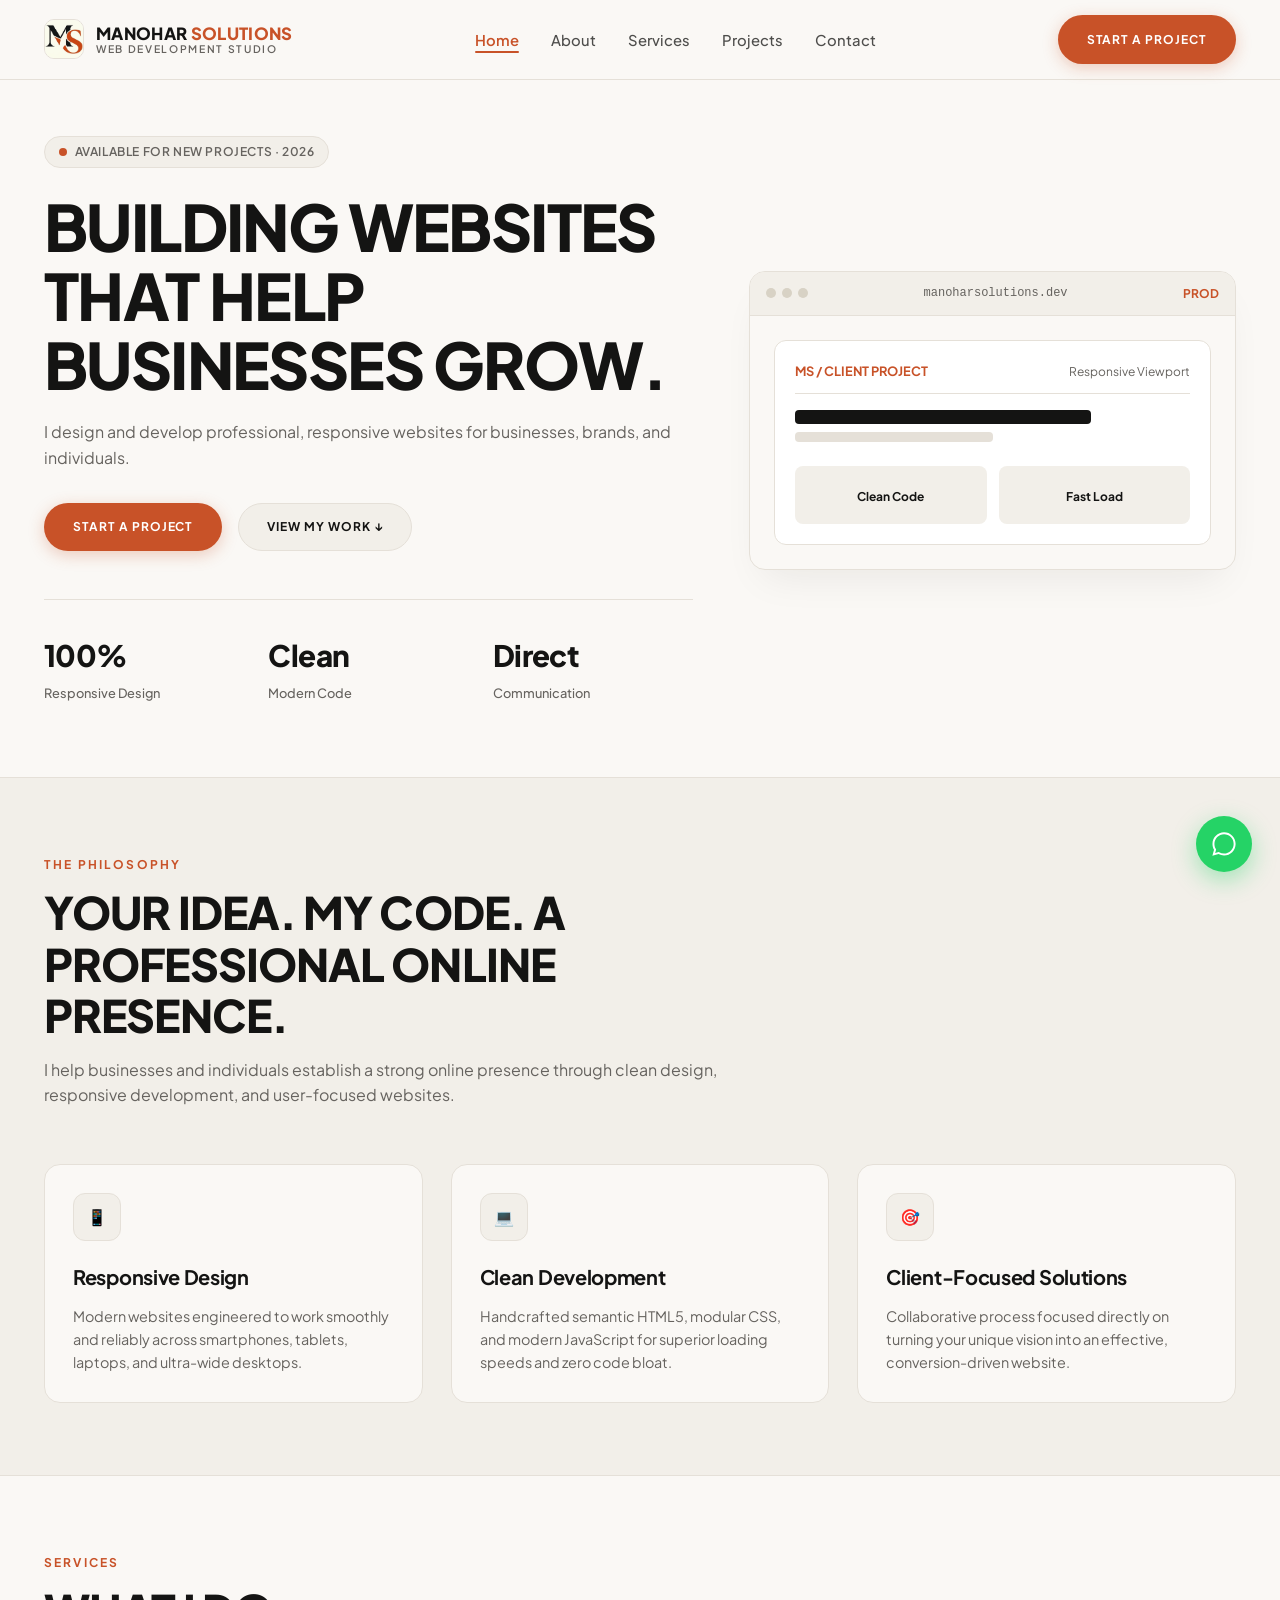
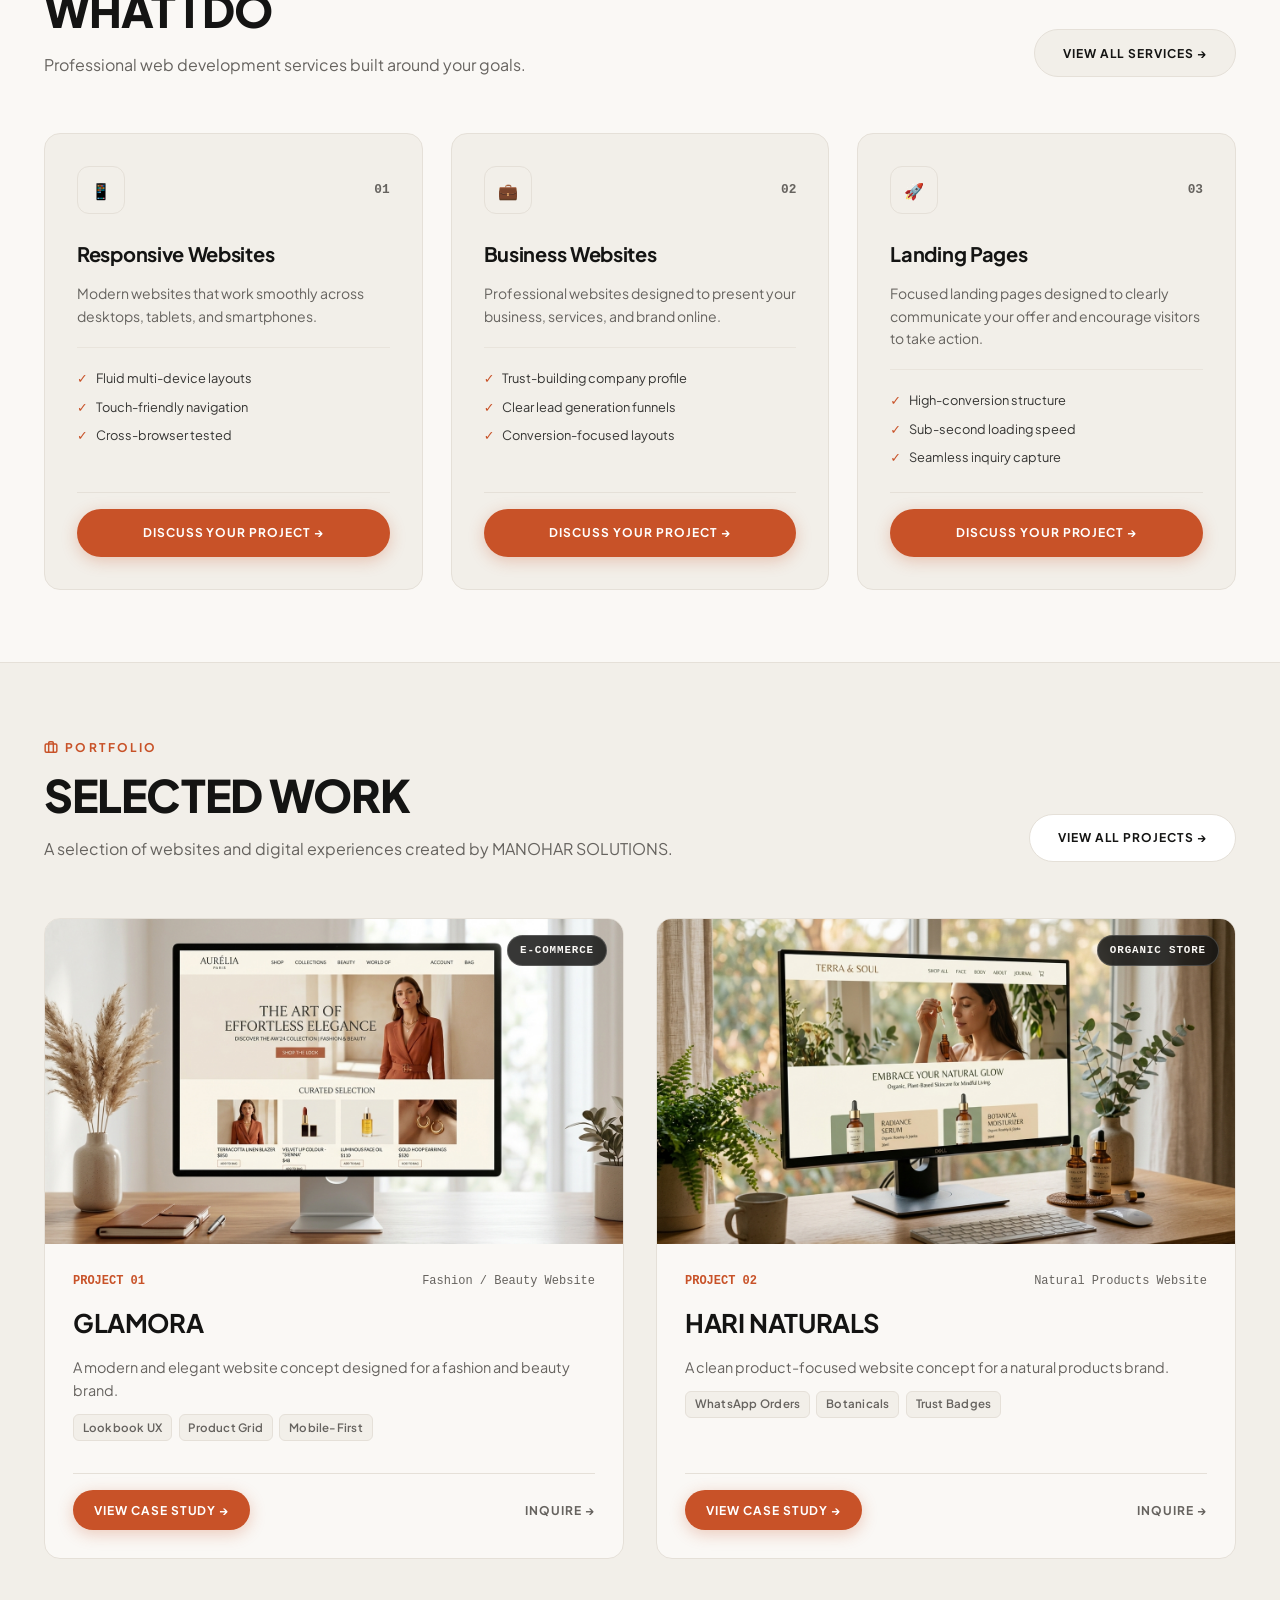
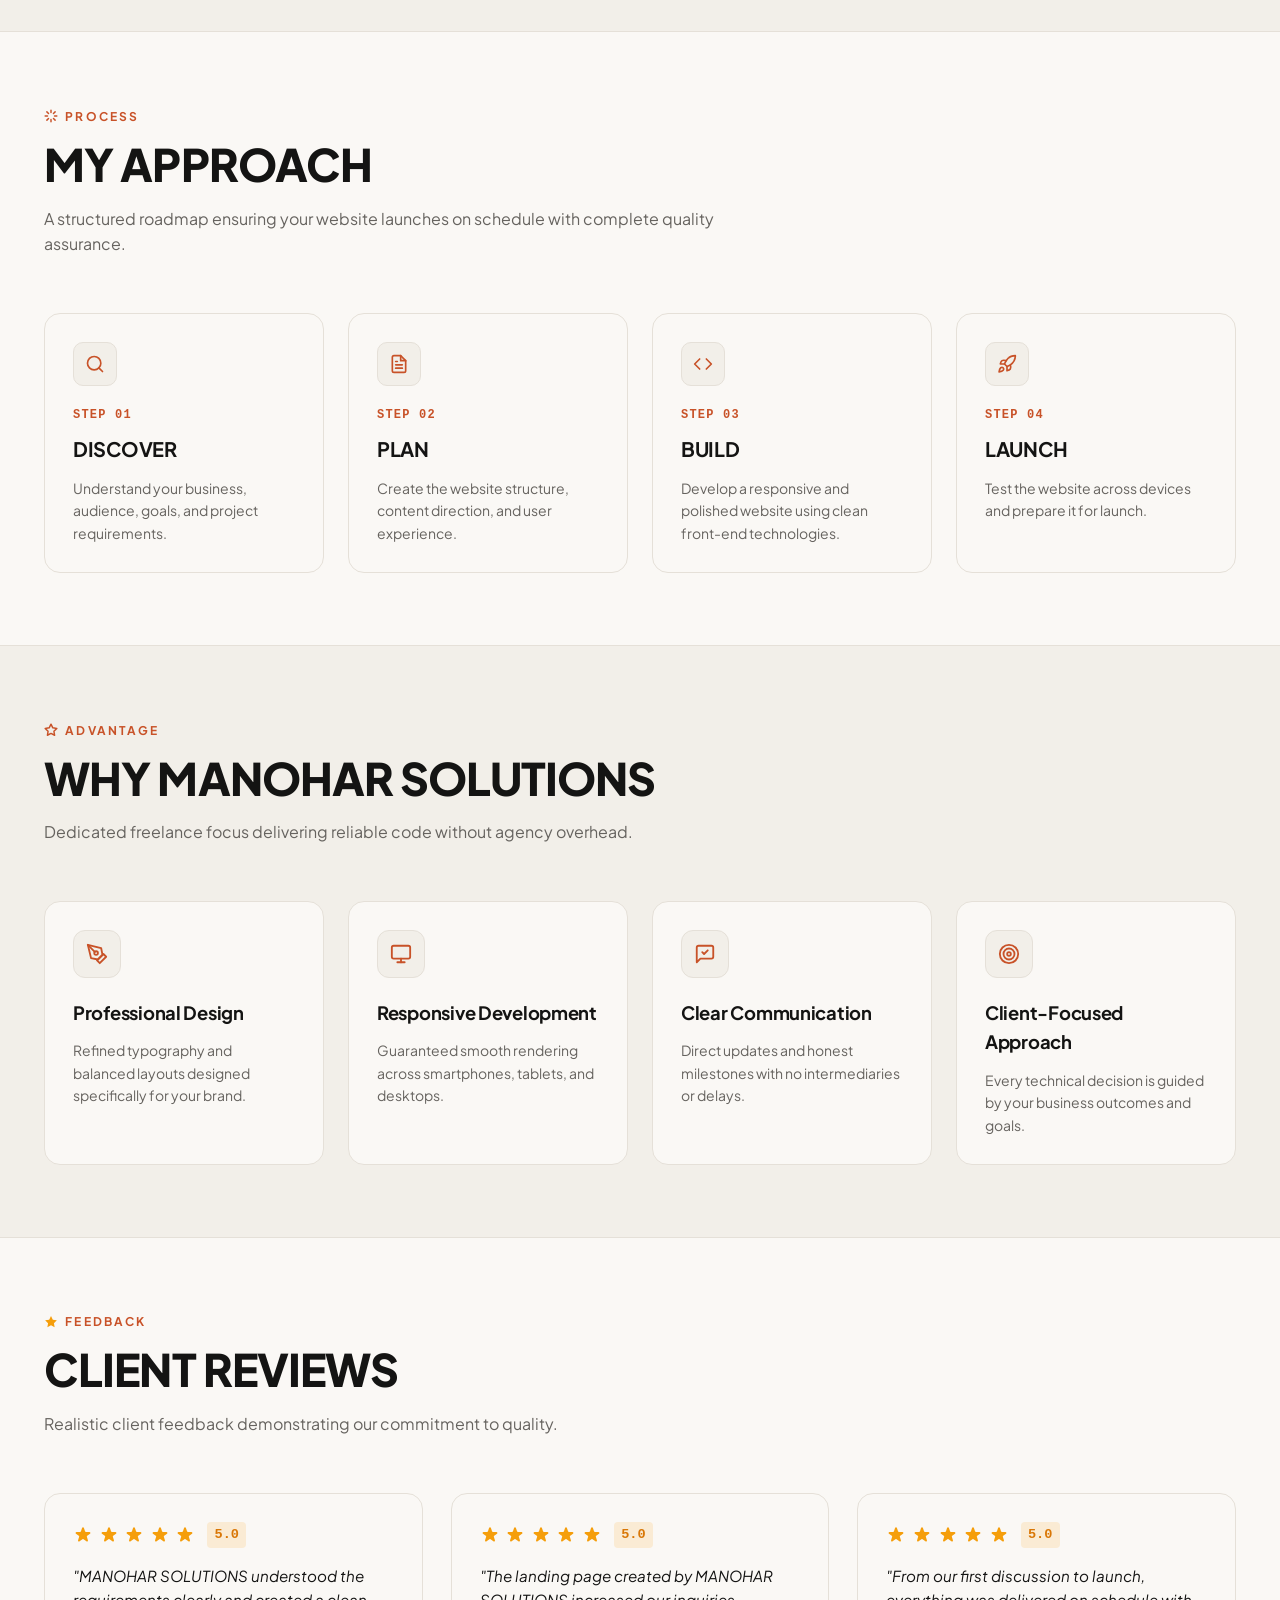
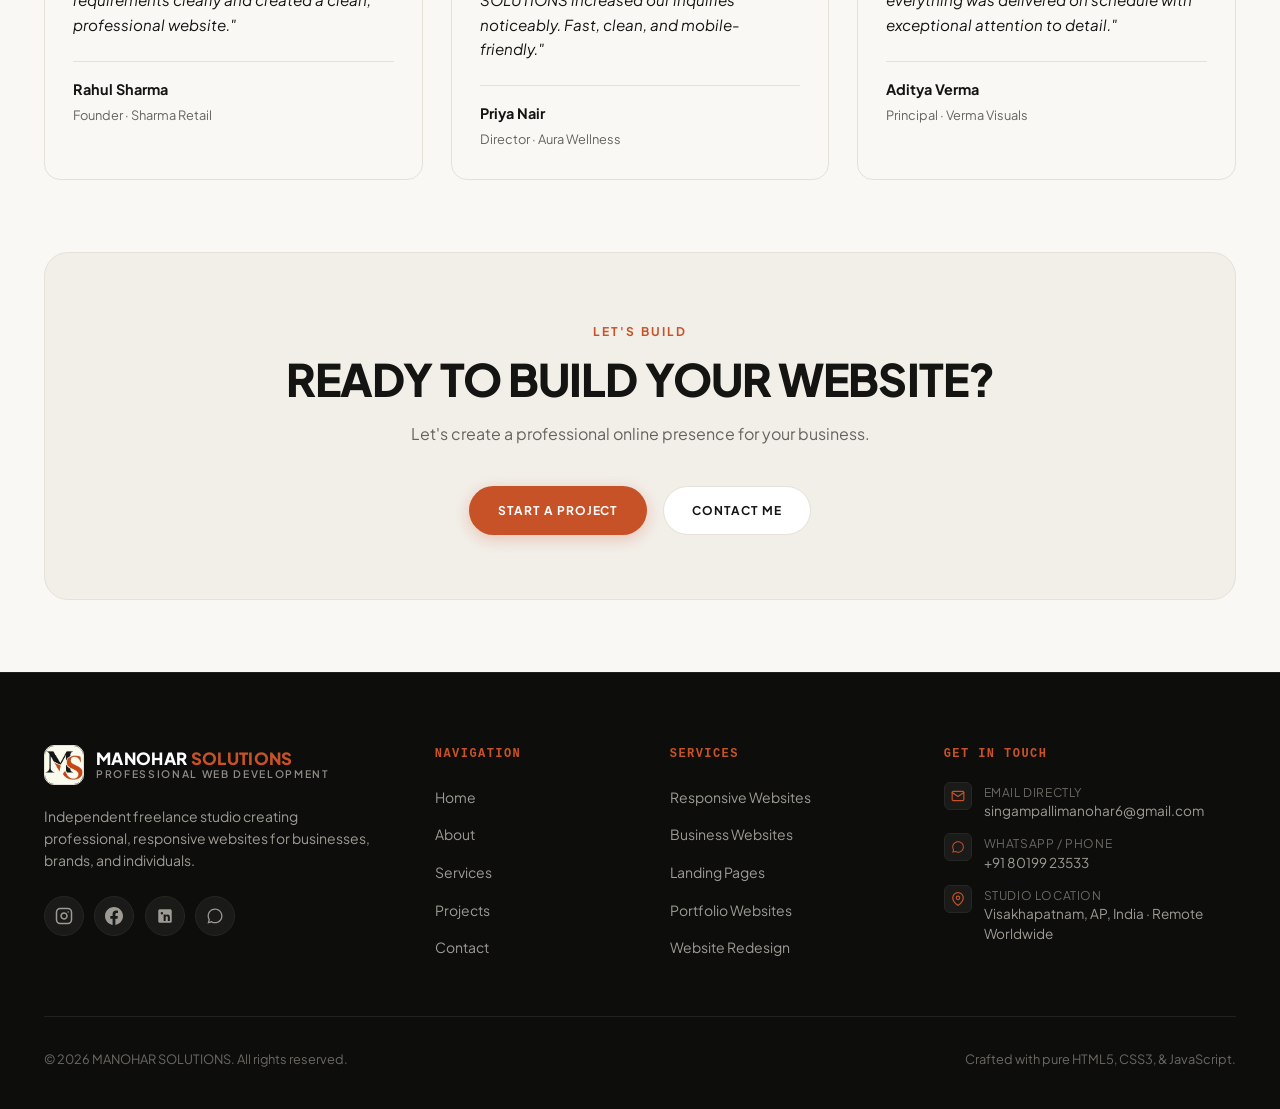
==== index.html @ b34df705 "Add files via upload" ====
<!doctype html>
<html lang="en">
  <head>
    <meta charset="UTF-8" />
    <meta name="viewport" content="width=device-width, initial-scale=1.0" />
    <title>MANOHAR SOLUTIONS | Professional Web Development</title>
    <meta name="description" content="MANOHAR SOLUTIONS creates professional, responsive websites, business websites, landing pages, and portfolio websites." />
    <meta name="keywords" content="freelance web developer, website design, responsive web development, business websites, landing pages, HTML CSS JavaScript" />
    <meta name="author" content="MANOHAR SOLUTIONS" />

    <!-- Google Fonts -->
    <link rel="preconnect" href="https://fonts.googleapis.com" />
    <link rel="preconnect" href="https://fonts.gstatic.com" crossorigin />
    <link href="https://fonts.googleapis.com/css2?family=Plus+Jakarta+Sans:wght@400;500;600;700;800&display=swap" rel="stylesheet" />

    <!-- Custom Pure CSS -->
    <link rel="stylesheet" href="css/style.css" />
  </head>
  <body>
    <!-- Sticky Navigation -->
    <header class="site-header">
      <div class="container nav-container">
        <a href="index.html" class="brand-link" aria-label="MANOHAR SOLUTIONS">
          <div class="brand-monogram">
              <img src="assets/images/logo.png" alt="MS Logo" style="width: 100%; height: 100%; object-fit: cover;">
          </div>
          <div class="brand-text">
            <span class="brand-name">MANOHAR <span>SOLUTIONS</span></span>
            <span class="brand-sub">Web Development Studio</span>
          </div>
        </a>

        <nav>
          <ul class="nav-links">
            <li class="nav-item active"><a href="index.html">Home</a></li>
            <li class="nav-item"><a href="about.html">About</a></li>
            <li class="nav-item"><a href="services.html">Services</a></li>
            <li class="nav-item"><a href="projects.html">Projects</a></li>
            <li class="nav-item"><a href="contact.html">Contact</a></li>
          </ul>
        </nav>

        <div class="nav-cta">
          <a href="contact.html" class="btn btn-primary">START A PROJECT</a>
        </div>

        <button type="button" class="hamburger-btn" aria-label="Open Navigation">
          <svg width="22" height="22" viewBox="0 0 24 24" fill="none" stroke="currentColor" stroke-width="2.2" stroke-linecap="round" stroke-linejoin="round">
            <line x1="3" y1="6" x2="21" y2="6"></line>
            <line x1="3" y1="12" x2="21" y2="12"></line>
            <line x1="3" y1="18" x2="21" y2="18"></line>
          </svg>
        </button>
      </div>
    </header>

    <!-- Mobile Drawer -->
    <div class="mobile-nav-drawer">
      <div class="mobile-nav-content">
        <div class="mobile-nav-header">
          <span class="brand-name">MANOHAR <span>SOLUTIONS</span></span>
          <button type="button" class="close-drawer-btn" aria-label="Close Navigation" style="background:none; border:none; display:flex; align-items:center; justify-content:center; cursor:pointer; color:var(--text-charcoal); padding:0.25rem;">
            <svg width="22" height="22" viewBox="0 0 24 24" fill="none" stroke="currentColor" stroke-width="2.2" stroke-linecap="round" stroke-linejoin="round">
              <line x1="18" y1="6" x2="6" y2="18"></line>
              <line x1="6" y1="6" x2="18" y2="18"></line>
            </svg>
          </button>
        </div>
        <ul class="mobile-nav-links">
          <li class="active"><a href="index.html">Home <span>→</span></a></li>
          <li><a href="about.html">About <span>→</span></a></li>
          <li><a href="services.html">Services <span>→</span></a></li>
          <li><a href="projects.html">Projects <span>→</span></a></li>
          <li><a href="contact.html">Contact <span>→</span></a></li>
        </ul>
        <div style="margin-top:auto;">
          <a href="contact.html" class="btn btn-primary" style="width:100%;">START A PROJECT</a>
        </div>
      </div>
    </div>

    <main>
      <!-- Hero Section -->
      <section class="hero-section">
        <div class="container hero-grid">
          <div>
            <div class="badge-status">
              <span class="badge-pulse"></span>
              <span>Available for new projects · 2026</span>
            </div>
            <h1 class="headline-xl">BUILDING WEBSITES THAT HELP BUSINESSES GROW.</h1>
            <p class="subheadline" style="margin-bottom: 2rem;">
              I design and develop professional, responsive websites for businesses, brands, and individuals.
            </p>
            <div class="hero-actions">
              <a href="contact.html" class="btn btn-primary">START A PROJECT</a>
              <a href="projects.html" class="btn btn-secondary">VIEW MY WORK ↓</a>
            </div>
            <div class="hero-stats">
              <div class="stat-item">
                <span class="stat-num">100%</span>
                <span class="stat-label">Responsive Design</span>
              </div>
              <div class="stat-item">
                <span class="stat-num">Clean</span>
                <span class="stat-label">Modern Code</span>
              </div>
              <div class="stat-item">
                <span class="stat-num">Direct</span>
                <span class="stat-label">Communication</span>
              </div>
            </div>
          </div>

          <!-- Hero Browser Mockup -->
          <div>
            <div class="browser-mockup">
              <div class="browser-header">
                <div class="browser-dots">
                  <span class="browser-dot"></span>
                  <span class="browser-dot"></span>
                  <span class="browser-dot"></span>
                </div>
                <span class="browser-url">manoharsolutions.dev</span>
                <span style="font-size:0.75rem; color:var(--accent-terracotta); font-weight:700;">PROD</span>
              </div>
              <div class="browser-body">
                <div class="mockup-inner">
                  <div style="display:flex; justify-content:space-between; align-items:center; border-bottom:1px solid var(--border-stone); padding-bottom:0.75rem; margin-bottom:1rem;">
                    <strong style="font-size:0.8rem; color:#C85228;">MS / CLIENT PROJECT</strong>
                    <span style="font-size:0.75rem; color:var(--text-muted);">Responsive Viewport</span>
                  </div>
                  <div style="height:14px; background:#141413; border-radius:4px; width:75%; margin-bottom:0.5rem;"></div>
                  <div style="height:10px; background:#E5E0D8; border-radius:4px; width:50%; margin-bottom:1.5rem;"></div>
                  <div style="display:grid; grid-template-columns:1fr 1fr; gap:0.75rem;">
                    <div style="background:var(--bg-stone); border-radius:8px; padding:1rem; text-align:center;">
                      <span style="font-size:0.75rem; font-weight:700; color:var(--text-charcoal);">Clean Code</span>
                    </div>
                    <div style="background:var(--bg-stone); border-radius:8px; padding:1rem; text-align:center;">
                      <span style="font-size:0.75rem; font-weight:700; color:var(--text-charcoal);">Fast Load</span>
                    </div>
                  </div>
                </div>
              </div>
            </div>
          </div>
        </div>
      </section>

      <!-- Trust / Intro Section -->
      <section class="section section-stone">
        <div class="container">
          <div class="section-header" style="max-width: 760px;">
            <span class="eyebrow">THE PHILOSOPHY</span>
            <h2 class="headline-lg">YOUR IDEA. MY CODE. A PROFESSIONAL ONLINE PRESENCE.</h2>
            <p class="subheadline">
              I help businesses and individuals establish a strong online presence through clean design, responsive development, and user-focused websites.
            </p>
          </div>

          <div class="grid-3">
            <div class="feature-card">
              <div class="card-icon">📱</div>
              <h3 class="headline-md" style="font-size: 1.25rem;">Responsive Design</h3>
              <p style="color: var(--text-muted); font-size: 0.9rem;">
                Modern websites engineered to work smoothly and reliably across smartphones, tablets, laptops, and ultra-wide desktops.
              </p>
            </div>

            <div class="feature-card">
              <div class="card-icon">💻</div>
              <h3 class="headline-md" style="font-size: 1.25rem;">Clean Development</h3>
              <p style="color: var(--text-muted); font-size: 0.9rem;">
                Handcrafted semantic HTML5, modular CSS, and modern JavaScript for superior loading speeds and zero code bloat.
              </p>
            </div>

            <div class="feature-card">
              <div class="card-icon">🎯</div>
              <h3 class="headline-md" style="font-size: 1.25rem;">Client-Focused Solutions</h3>
              <p style="color: var(--text-muted); font-size: 0.9rem;">
                Collaborative process focused directly on turning your unique vision into an effective, conversion-driven website.
              </p>
            </div>
          </div>
        </div>
      </section>

      <!-- Services Preview Section -->
      <section class="section">
        <div class="container">
          <div class="section-header-row">
            <div>
              <span class="eyebrow">SERVICES</span>
              <h2 class="headline-lg">WHAT I DO</h2>
              <p class="subheadline">Professional web development services built around your goals.</p>
            </div>
            <a href="services.html" class="btn btn-secondary">VIEW ALL SERVICES →</a>
          </div>

          <div class="grid-3">
            <!-- 1. Responsive Websites -->
            <div class="service-card">
              <div>
                <div class="service-card-top">
                  <span class="card-icon" style="margin-bottom:0;">📱</span>
                  <span class="service-num">01</span>
                </div>
                <h3 class="headline-md" style="font-size:1.25rem;">Responsive Websites</h3>
                <p style="color:var(--text-muted); font-size:0.875rem;">Modern websites that work smoothly across desktops, tablets, and smartphones.</p>
                <ul class="service-features">
                  <li><span class="check-mark">✓</span> Fluid multi-device layouts</li>
                  <li><span class="check-mark">✓</span> Touch-friendly navigation</li>
                  <li><span class="check-mark">✓</span> Cross-browser tested</li>
                </ul>
              </div>
              <div style="margin-top:1.5rem; padding-top:1rem; border-top:1px solid var(--border-stone);">
                <a href="contact.html" class="btn btn-primary" style="width:100%;">DISCUSS YOUR PROJECT →</a>
              </div>
            </div>

            <!-- 2. Business Websites -->
            <div class="service-card">
              <div>
                <div class="service-card-top">
                  <span class="card-icon" style="margin-bottom:0;">💼</span>
                  <span class="service-num">02</span>
                </div>
                <h3 class="headline-md" style="font-size:1.25rem;">Business Websites</h3>
                <p style="color:var(--text-muted); font-size:0.875rem;">Professional websites designed to present your business, services, and brand online.</p>
                <ul class="service-features">
                  <li><span class="check-mark">✓</span> Trust-building company profile</li>
                  <li><span class="check-mark">✓</span> Clear lead generation funnels</li>
                  <li><span class="check-mark">✓</span> Conversion-focused layouts</li>
                </ul>
              </div>
              <div style="margin-top:1.5rem; padding-top:1rem; border-top:1px solid var(--border-stone);">
                <a href="contact.html" class="btn btn-primary" style="width:100%;">DISCUSS YOUR PROJECT →</a>
              </div>
            </div>

            <!-- 3. Landing Pages -->
            <div class="service-card">
              <div>
                <div class="service-card-top">
                  <span class="card-icon" style="margin-bottom:0;">🚀</span>
                  <span class="service-num">03</span>
                </div>
                <h3 class="headline-md" style="font-size:1.25rem;">Landing Pages</h3>
                <p style="color:var(--text-muted); font-size:0.875rem;">Focused landing pages designed to clearly communicate your offer and encourage visitors to take action.</p>
                <ul class="service-features">
                  <li><span class="check-mark">✓</span> High-conversion structure</li>
                  <li><span class="check-mark">✓</span> Sub-second loading speed</li>
                  <li><span class="check-mark">✓</span> Seamless inquiry capture</li>
                </ul>
              </div>
              <div style="margin-top:1.5rem; padding-top:1rem; border-top:1px solid var(--border-stone);">
                <a href="contact.html" class="btn btn-primary" style="width:100%;">DISCUSS YOUR PROJECT →</a>
              </div>
            </div>
          </div>
        </div>
      </section>

      <!-- Selected Work Section -->
      <section class="section section-stone">
        <div class="container">
          <div class="section-header-row">
            <div>
              <span class="eyebrow">
                <svg width="14" height="14" viewBox="0 0 24 24" fill="none" stroke="currentColor" stroke-width="2.5" stroke-linecap="round" stroke-linejoin="round"><rect x="2" y="7" width="20" height="14" rx="2" ry="2"></rect><path d="M16 21V5a2 2 0 0 0-2-2h-4a2 2 0 0 0-2 2v16"></path></svg>
                PORTFOLIO
              </span>
              <h2 class="headline-lg">SELECTED WORK</h2>
              <p class="subheadline">A selection of websites and digital experiences created by MANOHAR SOLUTIONS.</p>
            </div>
            <a href="projects.html" class="btn btn-white">VIEW ALL PROJECTS →</a>
          </div>

          <div class="grid-2">
            <!-- Project 01: GLAMORA -->
            <div class="project-card">
              <a href="casestudy.html?project=glamora" class="project-img-wrap" aria-label="View Glamora Case Study">
                <img src="assets/images/glamora_fashion_showcase_1790489146985.jpg" alt="GLAMORA Fashion Website"  />
                <span class="tag-badge">E-COMMERCE</span>
              </a>
              <div class="project-meta">
                <div>
                  <div class="project-meta-top">
                    <span class="p-num">PROJECT 01</span>
                    <span>Fashion / Beauty Website</span>
                  </div>
                  <h3 class="headline-md">
                    <a href="casestudy.html?project=glamora">GLAMORA</a>
                  </h3>
                  <p style="color:var(--text-muted); font-size:0.9rem; line-height:1.6;">A modern and elegant website concept designed for a fashion and beauty brand.</p>
                  <div class="project-tags">
                    <span class="project-tag">Lookbook UX</span>
                    <span class="project-tag">Product Grid</span>
                    <span class="project-tag">Mobile-First</span>
                  </div>
                </div>
                <div class="project-meta-bottom">
                  <a href="casestudy.html?project=glamora" class="btn btn-primary" style="padding: 0.6rem 1.25rem;">VIEW CASE STUDY →</a>
                  <a href="contact.html?project=glamora" class="btn-link" style="color:var(--text-muted); font-size:0.75rem;">INQUIRE →</a>
                </div>
              </div>
            </div>

            <!-- Project 02: HARI NATURALS -->
            <div class="project-card">
              <a href="casestudy.html?project=hari-naturals" class="project-img-wrap" aria-label="View Hari Naturals Case Study">
                <img src="assets/images/hari_naturals_showcase_1790489158642.jpg" alt="HARI NATURALS Product Website"  />
                <span class="tag-badge">ORGANIC STORE</span>
              </a>
              <div class="project-meta">
                <div>
                  <div class="project-meta-top">
                    <span class="p-num">PROJECT 02</span>
                    <span>Natural Products Website</span>
                  </div>
                  <h3 class="headline-md">
                    <a href="casestudy.html?project=hari-naturals">HARI NATURALS</a>
                  </h3>
                  <p style="color:var(--text-muted); font-size:0.9rem; line-height:1.6;">A clean product-focused website concept for a natural products brand.</p>
                  <div class="project-tags">
                    <span class="project-tag">WhatsApp Orders</span>
                    <span class="project-tag">Botanicals</span>
                    <span class="project-tag">Trust Badges</span>
                  </div>
                </div>
                <div class="project-meta-bottom">
                  <a href="casestudy.html?project=hari-naturals" class="btn btn-primary" style="padding: 0.6rem 1.25rem;">VIEW CASE STUDY →</a>
                  <a href="contact.html?project=hari-naturals" class="btn-link" style="color:var(--text-muted); font-size:0.75rem;">INQUIRE →</a>
                </div>
              </div>
            </div>
          </div>
        </div>
      </section>

      <!-- My Approach Section -->
      <section class="section">
        <div class="container">
          <div class="section-header">
            <span class="eyebrow">
              <svg width="14" height="14" viewBox="0 0 24 24" fill="none" stroke="currentColor" stroke-width="2.5" stroke-linecap="round" stroke-linejoin="round"><path d="M12 2v4M12 18v4M4.93 4.93l2.83 2.83M16.24 16.24l2.83 2.83M2 12h4M18 12h4M4.93 19.07l2.83-2.83M16.24 7.76l2.83-2.83"/></svg>
              PROCESS
            </span>
            <h2 class="headline-lg">MY APPROACH</h2>
            <p class="subheadline">A structured roadmap ensuring your website launches on schedule with complete quality assurance.</p>
          </div>

          <div class="grid-4">
            <div class="process-step">
              <div class="process-icon">
                <svg viewBox="0 0 24 24" fill="none" stroke="currentColor" stroke-width="2" stroke-linecap="round" stroke-linejoin="round">
                  <circle cx="11" cy="11" r="8"></circle>
                  <line x1="21" y1="21" x2="16.65" y2="16.65"></line>
                </svg>
              </div>
              <span class="step-badge">STEP 01</span>
              <h3 class="headline-md" style="font-size:1.25rem;">DISCOVER</h3>
              <p style="color:var(--text-muted); font-size:0.875rem;">Understand your business, audience, goals, and project requirements.</p>
            </div>

            <div class="process-step">
              <div class="process-icon">
                <svg viewBox="0 0 24 24" fill="none" stroke="currentColor" stroke-width="2" stroke-linecap="round" stroke-linejoin="round">
                  <path d="M14 2H6a2 2 0 0 0-2 2v16a2 2 0 0 0 2 2h12a2 2 0 0 0 2-2V8z"></path>
                  <polyline points="14 2 14 8 20 8"></polyline>
                  <line x1="16" y1="13" x2="8" y2="13"></line>
                  <line x1="16" y1="17" x2="8" y2="17"></line>
                  <polyline points="10 9 9 9 8 9"></polyline>
                </svg>
              </div>
              <span class="step-badge">STEP 02</span>
              <h3 class="headline-md" style="font-size:1.25rem;">PLAN</h3>
              <p style="color:var(--text-muted); font-size:0.875rem;">Create the website structure, content direction, and user experience.</p>
            </div>

            <div class="process-step">
              <div class="process-icon">
                <svg viewBox="0 0 24 24" fill="none" stroke="currentColor" stroke-width="2" stroke-linecap="round" stroke-linejoin="round">
                  <polyline points="16 18 22 12 16 6"></polyline>
                  <polyline points="8 6 2 12 8 18"></polyline>
                </svg>
              </div>
              <span class="step-badge">STEP 03</span>
              <h3 class="headline-md" style="font-size:1.25rem;">BUILD</h3>
              <p style="color:var(--text-muted); font-size:0.875rem;">Develop a responsive and polished website using clean front-end technologies.</p>
            </div>

            <div class="process-step">
              <div class="process-icon">
                <svg viewBox="0 0 24 24" fill="none" stroke="currentColor" stroke-width="2" stroke-linecap="round" stroke-linejoin="round">
                  <path d="M4.5 16.5c-1.5 1.26-2 5-2 5s3.74-.5 5-2c.71-.84.7-2.13-.09-2.91a2.18 2.18 0 0 0-2.91-.09z"></path>
                  <path d="M12 15l-3-3a22 22 0 0 1 2-3.95A12.88 12.88 0 0 1 22 2c0 2.72-.78 7.5-6 11a22.35 22.35 0 0 1-4 2z"></path>
                  <path d="M9 12H4s.55-3.03 2-4c1.62-1.08 5 0 5 0"></path>
                  <path d="M12 15v5s3.03-.55 4-2c1.08-1.62 0-5 0-5"></path>
                </svg>
              </div>
              <span class="step-badge">STEP 04</span>
              <h3 class="headline-md" style="font-size:1.25rem;">LAUNCH</h3>
              <p style="color:var(--text-muted); font-size:0.875rem;">Test the website across devices and prepare it for launch.</p>
            </div>
          </div>
        </div>
      </section>

      <!-- Why MANOHAR SOLUTIONS -->
      <section class="section section-stone">
        <div class="container">
          <div class="section-header">
            <span class="eyebrow">
              <svg width="14" height="14" viewBox="0 0 24 24" fill="none" stroke="currentColor" stroke-width="2.5" stroke-linecap="round" stroke-linejoin="round"><polygon points="12 2 15.09 8.26 22 9.27 17 14.14 18.18 21.02 12 17.77 5.82 21.02 7 14.14 2 9.27 8.91 8.26 12 2"></polygon></svg>
              ADVANTAGE
            </span>
            <h2 class="headline-lg">WHY MANOHAR SOLUTIONS</h2>
            <p class="subheadline">Dedicated freelance focus delivering reliable code without agency overhead.</p>
          </div>

          <div class="grid-4">
            <div class="feature-card">
              <div class="card-icon">
                <svg viewBox="0 0 24 24" width="22" height="22" fill="none" stroke="currentColor" stroke-width="2" stroke-linecap="round" stroke-linejoin="round">
                  <path d="M12 19l7-7 3 3-7 7-3-3z"></path>
                  <path d="M18 13l-1.5-7.5L2 2l3.5 14.5L13 18l5-5z"></path>
                  <path d="M2 2l7.586 7.586"></path>
                  <circle cx="11" cy="11" r="2"></circle>
                </svg>
              </div>
              <h3 class="headline-md" style="font-size:1.15rem;">Professional Design</h3>
              <p style="color:var(--text-muted); font-size:0.875rem;">Refined typography and balanced layouts designed specifically for your brand.</p>
            </div>
            <div class="feature-card">
              <div class="card-icon">
                <svg viewBox="0 0 24 24" width="22" height="22" fill="none" stroke="currentColor" stroke-width="2" stroke-linecap="round" stroke-linejoin="round">
                  <rect x="2" y="3" width="20" height="14" rx="2" ry="2"></rect>
                  <line x1="8" y1="21" x2="16" y2="21"></line>
                  <line x1="12" y1="17" x2="12" y2="21"></line>
                </svg>
              </div>
              <h3 class="headline-md" style="font-size:1.15rem;">Responsive Development</h3>
              <p style="color:var(--text-muted); font-size:0.875rem;">Guaranteed smooth rendering across smartphones, tablets, and desktops.</p>
            </div>
            <div class="feature-card">
              <div class="card-icon">
                <svg viewBox="0 0 24 24" width="22" height="22" fill="none" stroke="currentColor" stroke-width="2" stroke-linecap="round" stroke-linejoin="round">
                  <path d="M21 15a2 2 0 0 1-2 2H7l-4 4V5a2 2 0 0 1 2-2h14a2 2 0 0 1 2 2z"></path>
                  <polyline points="9 10 11 12 15 8"></polyline>
                </svg>
              </div>
              <h3 class="headline-md" style="font-size:1.15rem;">Clear Communication</h3>
              <p style="color:var(--text-muted); font-size:0.875rem;">Direct updates and honest milestones with no intermediaries or delays.</p>
            </div>
            <div class="feature-card">
              <div class="card-icon">
                <svg viewBox="0 0 24 24" width="22" height="22" fill="none" stroke="currentColor" stroke-width="2" stroke-linecap="round" stroke-linejoin="round">
                  <circle cx="12" cy="12" r="10"></circle>
                  <circle cx="12" cy="12" r="6"></circle>
                  <circle cx="12" cy="12" r="2"></circle>
                </svg>
              </div>
              <h3 class="headline-md" style="font-size:1.15rem;">Client-Focused Approach</h3>
              <p style="color:var(--text-muted); font-size:0.875rem;">Every technical decision is guided by your business outcomes and goals.</p>
            </div>
          </div>
        </div>
      </section>

      <!-- Client Reviews Section -->
      <section class="section">
        <div class="container">
          <div class="section-header">
            <span class="eyebrow">
              <svg width="14" height="14" viewBox="0 0 20 20" fill="#F59E0B"><polygon points="10 1.5 12.59 6.75 18.38 7.59 14.19 11.67 15.18 17.43 10 14.71 4.82 17.43 5.81 11.67 1.62 7.59 7.41 6.75 10 1.5"></polygon></svg>
              FEEDBACK
            </span>
            <h2 class="headline-lg">CLIENT REVIEWS</h2>
            <p class="subheadline">Realistic client feedback demonstrating our commitment to quality.</p>
          </div>

          <div class="grid-3">
            <div class="feature-card">
              <div class="review-stars" aria-label="5 out of 5 stars">
                <svg width="20" height="20" viewBox="0 0 20 20" fill="#F59E0B"><path d="M9.049 2.927c.3-.921 1.603-.921 1.902 0l1.07 3.292a1 1 0 00.95.69h3.462c.969 0 1.371 1.24.588 1.81l-2.8 2.034a1 1 0 00-.364 1.118l1.07 3.292c.3.921-.755 1.688-1.54 1.118l-2.8-2.034a1 1 0 00-1.175 0l-2.8 2.034c-.784.57-1.838-.197-1.539-1.118l1.07-3.292a1 1 0 00-.364-1.118L2.98 8.72c-.783-.57-.38-1.81.588-1.81h3.461a1 1 0 00.951-.69l1.07-3.292z"/></svg>
                <svg width="20" height="20" viewBox="0 0 20 20" fill="#F59E0B"><path d="M9.049 2.927c.3-.921 1.603-.921 1.902 0l1.07 3.292a1 1 0 00.95.69h3.462c.969 0 1.371 1.24.588 1.81l-2.8 2.034a1 1 0 00-.364 1.118l1.07 3.292c.3.921-.755 1.688-1.54 1.118l-2.8-2.034a1 1 0 00-1.175 0l-2.8 2.034c-.784.57-1.838-.197-1.539-1.118l1.07-3.292a1 1 0 00-.364-1.118L2.98 8.72c-.783-.57-.38-1.81.588-1.81h3.461a1 1 0 00.951-.69l1.07-3.292z"/></svg>
                <svg width="20" height="20" viewBox="0 0 20 20" fill="#F59E0B"><path d="M9.049 2.927c.3-.921 1.603-.921 1.902 0l1.07 3.292a1 1 0 00.95.69h3.462c.969 0 1.371 1.24.588 1.81l-2.8 2.034a1 1 0 00-.364 1.118l1.07 3.292c.3.921-.755 1.688-1.54 1.118l-2.8-2.034a1 1 0 00-1.175 0l-2.8 2.034c-.784.57-1.838-.197-1.539-1.118l1.07-3.292a1 1 0 00-.364-1.118L2.98 8.72c-.783-.57-.38-1.81.588-1.81h3.461a1 1 0 00.951-.69l1.07-3.292z"/></svg>
                <svg width="20" height="20" viewBox="0 0 20 20" fill="#F59E0B"><path d="M9.049 2.927c.3-.921 1.603-.921 1.902 0l1.07 3.292a1 1 0 00.95.69h3.462c.969 0 1.371 1.24.588 1.81l-2.8 2.034a1 1 0 00-.364 1.118l1.07 3.292c.3.921-.755 1.688-1.54 1.118l-2.8-2.034a1 1 0 00-1.175 0l-2.8 2.034c-.784.57-1.838-.197-1.539-1.118l1.07-3.292a1 1 0 00-.364-1.118L2.98 8.72c-.783-.57-.38-1.81.588-1.81h3.461a1 1 0 00.951-.69l1.07-3.292z"/></svg>
                <svg width="20" height="20" viewBox="0 0 20 20" fill="#F59E0B"><path d="M9.049 2.927c.3-.921 1.603-.921 1.902 0l1.07 3.292a1 1 0 00.95.69h3.462c.969 0 1.371 1.24.588 1.81l-2.8 2.034a1 1 0 00-.364 1.118l1.07 3.292c.3.921-.755 1.688-1.54 1.118l-2.8-2.034a1 1 0 00-1.175 0l-2.8 2.034c-.784.57-1.838-.197-1.539-1.118l1.07-3.292a1 1 0 00-.364-1.118L2.98 8.72c-.783-.57-.38-1.81.588-1.81h3.461a1 1 0 00.951-.69l1.07-3.292z"/></svg>
                <span class="review-rating-score">5.0</span>
              </div>
              <p style="font-style:italic; color:var(--text-charcoal); margin-bottom:1.5rem; font-size:0.95rem;">
                "MANOHAR SOLUTIONS understood the requirements clearly and created a clean, professional website."
              </p>
              <div style="border-top:1px solid var(--border-stone); padding-top:1rem;">
                <strong style="display:block; font-size:0.9rem;">Rahul Sharma</strong>
                <span style="font-size:0.8rem; color:var(--text-muted);">Founder · Sharma Retail</span>
              </div>
            </div>

            <div class="feature-card">
              <div class="review-stars" aria-label="5 out of 5 stars">
                <svg width="20" height="20" viewBox="0 0 20 20" fill="#F59E0B"><path d="M9.049 2.927c.3-.921 1.603-.921 1.902 0l1.07 3.292a1 1 0 00.95.69h3.462c.969 0 1.371 1.24.588 1.81l-2.8 2.034a1 1 0 00-.364 1.118l1.07 3.292c.3.921-.755 1.688-1.54 1.118l-2.8-2.034a1 1 0 00-1.175 0l-2.8 2.034c-.784.57-1.838-.197-1.539-1.118l1.07-3.292a1 1 0 00-.364-1.118L2.98 8.72c-.783-.57-.38-1.81.588-1.81h3.461a1 1 0 00.951-.69l1.07-3.292z"/></svg>
                <svg width="20" height="20" viewBox="0 0 20 20" fill="#F59E0B"><path d="M9.049 2.927c.3-.921 1.603-.921 1.902 0l1.07 3.292a1 1 0 00.95.69h3.462c.969 0 1.371 1.24.588 1.81l-2.8 2.034a1 1 0 00-.364 1.118l1.07 3.292c.3.921-.755 1.688-1.54 1.118l-2.8-2.034a1 1 0 00-1.175 0l-2.8 2.034c-.784.57-1.838-.197-1.539-1.118l1.07-3.292a1 1 0 00-.364-1.118L2.98 8.72c-.783-.57-.38-1.81.588-1.81h3.461a1 1 0 00.951-.69l1.07-3.292z"/></svg>
                <svg width="20" height="20" viewBox="0 0 20 20" fill="#F59E0B"><path d="M9.049 2.927c.3-.921 1.603-.921 1.902 0l1.07 3.292a1 1 0 00.95.69h3.462c.969 0 1.371 1.24.588 1.81l-2.8 2.034a1 1 0 00-.364 1.118l1.07 3.292c.3.921-.755 1.688-1.54 1.118l-2.8-2.034a1 1 0 00-1.175 0l-2.8 2.034c-.784.57-1.838-.197-1.539-1.118l1.07-3.292a1 1 0 00-.364-1.118L2.98 8.72c-.783-.57-.38-1.81.588-1.81h3.461a1 1 0 00.951-.69l1.07-3.292z"/></svg>
                <svg width="20" height="20" viewBox="0 0 20 20" fill="#F59E0B"><path d="M9.049 2.927c.3-.921 1.603-.921 1.902 0l1.07 3.292a1 1 0 00.95.69h3.462c.969 0 1.371 1.24.588 1.81l-2.8 2.034a1 1 0 00-.364 1.118l1.07 3.292c.3.921-.755 1.688-1.54 1.118l-2.8-2.034a1 1 0 00-1.175 0l-2.8 2.034c-.784.57-1.838-.197-1.539-1.118l1.07-3.292a1 1 0 00-.364-1.118L2.98 8.72c-.783-.57-.38-1.81.588-1.81h3.461a1 1 0 00.951-.69l1.07-3.292z"/></svg>
                <svg width="20" height="20" viewBox="0 0 20 20" fill="#F59E0B"><path d="M9.049 2.927c.3-.921 1.603-.921 1.902 0l1.07 3.292a1 1 0 00.95.69h3.462c.969 0 1.371 1.24.588 1.81l-2.8 2.034a1 1 0 00-.364 1.118l1.07 3.292c.3.921-.755 1.688-1.54 1.118l-2.8-2.034a1 1 0 00-1.175 0l-2.8 2.034c-.784.57-1.838-.197-1.539-1.118l1.07-3.292a1 1 0 00-.364-1.118L2.98 8.72c-.783-.57-.38-1.81.588-1.81h3.461a1 1 0 00.951-.69l1.07-3.292z"/></svg>
                <span class="review-rating-score">5.0</span>
              </div>
              <p style="font-style:italic; color:var(--text-charcoal); margin-bottom:1.5rem; font-size:0.95rem;">
                "The landing page created by MANOHAR SOLUTIONS increased our inquiries noticeably. Fast, clean, and mobile-friendly."
              </p>
              <div style="border-top:1px solid var(--border-stone); padding-top:1rem;">
                <strong style="display:block; font-size:0.9rem;">Priya Nair</strong>
                <span style="font-size:0.8rem; color:var(--text-muted);">Director · Aura Wellness</span>
              </div>
            </div>

            <div class="feature-card">
              <div class="review-stars" aria-label="5 out of 5 stars">
                <svg width="20" height="20" viewBox="0 0 20 20" fill="#F59E0B"><path d="M9.049 2.927c.3-.921 1.603-.921 1.902 0l1.07 3.292a1 1 0 00.95.69h3.462c.969 0 1.371 1.24.588 1.81l-2.8 2.034a1 1 0 00-.364 1.118l1.07 3.292c.3.921-.755 1.688-1.54 1.118l-2.8-2.034a1 1 0 00-1.175 0l-2.8 2.034c-.784.57-1.838-.197-1.539-1.118l1.07-3.292a1 1 0 00-.364-1.118L2.98 8.72c-.783-.57-.38-1.81.588-1.81h3.461a1 1 0 00.951-.69l1.07-3.292z"/></svg>
                <svg width="20" height="20" viewBox="0 0 20 20" fill="#F59E0B"><path d="M9.049 2.927c.3-.921 1.603-.921 1.902 0l1.07 3.292a1 1 0 00.95.69h3.462c.969 0 1.371 1.24.588 1.81l-2.8 2.034a1 1 0 00-.364 1.118l1.07 3.292c.3.921-.755 1.688-1.54 1.118l-2.8-2.034a1 1 0 00-1.175 0l-2.8 2.034c-.784.57-1.838-.197-1.539-1.118l1.07-3.292a1 1 0 00-.364-1.118L2.98 8.72c-.783-.57-.38-1.81.588-1.81h3.461a1 1 0 00.951-.69l1.07-3.292z"/></svg>
                <svg width="20" height="20" viewBox="0 0 20 20" fill="#F59E0B"><path d="M9.049 2.927c.3-.921 1.603-.921 1.902 0l1.07 3.292a1 1 0 00.95.69h3.462c.969 0 1.371 1.24.588 1.81l-2.8 2.034a1 1 0 00-.364 1.118l1.07 3.292c.3.921-.755 1.688-1.54 1.118l-2.8-2.034a1 1 0 00-1.175 0l-2.8 2.034c-.784.57-1.838-.197-1.539-1.118l1.07-3.292a1 1 0 00-.364-1.118L2.98 8.72c-.783-.57-.38-1.81.588-1.81h3.461a1 1 0 00.951-.69l1.07-3.292z"/></svg>
                <svg width="20" height="20" viewBox="0 0 20 20" fill="#F59E0B"><path d="M9.049 2.927c.3-.921 1.603-.921 1.902 0l1.07 3.292a1 1 0 00.95.69h3.462c.969 0 1.371 1.24.588 1.81l-2.8 2.034a1 1 0 00-.364 1.118l1.07 3.292c.3.921-.755 1.688-1.54 1.118l-2.8-2.034a1 1 0 00-1.175 0l-2.8 2.034c-.784.57-1.838-.197-1.539-1.118l1.07-3.292a1 1 0 00-.364-1.118L2.98 8.72c-.783-.57-.38-1.81.588-1.81h3.461a1 1 0 00.951-.69l1.07-3.292z"/></svg>
                <svg width="20" height="20" viewBox="0 0 20 20" fill="#F59E0B"><path d="M9.049 2.927c.3-.921 1.603-.921 1.902 0l1.07 3.292a1 1 0 00.95.69h3.462c.969 0 1.371 1.24.588 1.81l-2.8 2.034a1 1 0 00-.364 1.118l1.07 3.292c.3.921-.755 1.688-1.54 1.118l-2.8-2.034a1 1 0 00-1.175 0l-2.8 2.034c-.784.57-1.838-.197-1.539-1.118l1.07-3.292a1 1 0 00-.364-1.118L2.98 8.72c-.783-.57-.38-1.81.588-1.81h3.461a1 1 0 00.951-.69l1.07-3.292z"/></svg>
                <span class="review-rating-score">5.0</span>
              </div>
              <p style="font-style:italic; color:var(--text-charcoal); margin-bottom:1.5rem; font-size:0.95rem;">
                "From our first discussion to launch, everything was delivered on schedule with exceptional attention to detail."
              </p>
              <div style="border-top:1px solid var(--border-stone); padding-top:1rem;">
                <strong style="display:block; font-size:0.9rem;">Aditya Verma</strong>
                <span style="font-size:0.8rem; color:var(--text-muted);">Principal · Verma Visuals</span>
              </div>
            </div>
          </div>
        </div>
      </section>

      <!-- Final CTA -->
      <section class="section" style="padding-top: 0;">
        <div class="container">
          <div class="cta-banner">
            <span class="eyebrow">LET'S BUILD</span>
            <h2 class="headline-lg" style="margin-bottom: 1rem;">READY TO BUILD YOUR WEBSITE?</h2>
            <p class="subheadline" style="margin: 0 auto 2.5rem; max-width: 540px;">
              Let's create a professional online presence for your business.
            </p>
            <div style="display: flex; justify-content: center; gap: 1rem; flex-wrap: wrap;">
              <a href="contact.html" class="btn btn-primary">START A PROJECT</a>
              <a href="contact.html" class="btn btn-white">CONTACT ME</a>
            </div>
          </div>
        </div>
      </section>
    </main>

    <!-- Global Black Footer -->
    <footer class="site-footer">
      <div class="container">
        <div class="footer-grid">
          <!-- Col 1: Brand & Social Icons -->
          <div class="footer-col">
            <div class="brand-link" style="margin-bottom: 1.25rem;">
              <div class="brand-monogram" style="background:#1F1F1D;">
              <img src="assets/images/logo.png" alt="MS Logo" style="width: 100%; height: 100%; object-fit: cover;">
              </div>
              <div class="brand-text">
                <span class="brand-name" style="color:#FFF;">MANOHAR <span>SOLUTIONS</span></span>
                <span class="brand-sub" style="color:#8E8A83;">Professional Web Development</span>
              </div>
            </div>
            <p style="color:#9E9B94; font-size:0.875rem; max-width:340px; line-height:1.6; margin-bottom: 1.25rem;">
              Independent freelance studio creating professional, responsive websites for businesses, brands, and individuals.
            </p>
            <div class="footer-socials">
              <a href="https://www.instagram.com/manohar_solutions/" target="_blank" rel="noopener noreferrer" class="social-circle" aria-label="Instagram">
                <svg viewBox="0 0 24 24" fill="none" stroke="currentColor" stroke-width="2" stroke-linecap="round" stroke-linejoin="round">
                  <rect x="2" y="2" width="20" height="20" rx="5" ry="5"></rect>
                  <path d="M16 11.37A4 4 0 1 1 12.63 8 4 4 0 0 1 16 11.37z"></path>
                  <line x1="17.5" y1="6.5" x2="17.51" y2="6.5"></line>
                </svg>
              </a>
              <a href="https://www.facebook.com/manoharsolutions" target="_blank" rel="noopener noreferrer" class="social-circle" aria-label="Facebook">
                <svg viewBox="0 0 24 24" fill="currentColor">
                  <path d="M24 12.073c0-6.627-5.373-12-12-12s-12 5.373-12 12c0 5.99 4.388 10.954 10.125 11.854v-8.385H7.078v-3.47h3.047V9.43c0-3.007 1.792-4.669 4.533-4.669 1.312 0 2.686.235 2.686.235v2.953H15.83c-1.491 0-1.956.925-1.956 1.874v2.25h3.328l-.532 3.47h-2.796v8.385C19.612 23.027 24 18.062 24 12.073z"/>
                </svg>
              </a>
              <a href="https://linkedin.com" target="_blank" rel="noopener noreferrer" class="social-circle" aria-label="LinkedIn">
                <svg viewBox="0 0 24 24" fill="currentColor">
                  <path d="M19 3a2 2 0 0 1 2 2v14a2 2 0 0 1-2 2H5a2 2 0 0 1-2-2V5a2 2 0 0 1 2-2h14m-.5 15.5v-5.3a3.26 3.26 0 0 0-3.26-3.26c-.85 0-1.84.52-2.28 1.3v-1.11h-2.79v8.37h2.79v-4.93c0-.77.62-1.4 1.39-1.4a1.4 1.4 0 0 1 1.4 1.4v4.93h2.75M6.46 10.9h2.79v8.37H6.46v-8.37M7.86 6.72a1.62 1.62 0 1 0 0 3.24 1.62 1.62 0 0 0 0-3.24z"/>
                </svg>
              </a>
              <a href="https://wa.me/918019923533" target="_blank" rel="noopener noreferrer" class="social-circle" aria-label="WhatsApp">
                <svg viewBox="0 0 24 24" fill="currentColor">
                  <path d="M12.04 2C6.58 2 2.13 6.45 2.13 11.91C2.13 13.66 2.59 15.36 3.45 16.86L2.05 22L7.3 20.62C8.75 21.41 10.38 21.83 12.04 21.83C17.5 21.83 21.95 17.38 21.95 11.92C21.95 9.27 20.92 6.78 19.05 4.91C17.18 3.03 14.69 2 12.04 2M12.05 3.67C14.25 3.67 16.31 4.53 17.87 6.09C19.42 7.65 20.28 9.72 20.28 11.92C20.28 16.46 16.58 20.15 12.04 20.15C10.56 20.15 9.11 19.76 7.85 19L7.55 18.83L4.43 19.65L5.26 16.61L5.06 16.29C4.24 14.99 3.8 13.47 3.8 11.91C3.81 7.37 7.5 3.67 12.05 3.67Z"/>
                </svg>
              </a>
            </div>
          </div>

          <!-- Col 2: Navigation Links -->
          <div class="footer-col">
            <h4>NAVIGATION</h4>
            <ul class="footer-links">
              <li><a href="index.html">Home</a></li>
              <li><a href="about.html">About</a></li>
              <li><a href="services.html">Services</a></li>
              <li><a href="projects.html">Projects</a></li>
              <li><a href="contact.html">Contact</a></li>
            </ul>
          </div>

          <!-- Col 3: Services -->
          <div class="footer-col">
            <h4>SERVICES</h4>
            <ul class="footer-links">
              <li><a href="services.html">Responsive Websites</a></li>
              <li><a href="services.html">Business Websites</a></li>
              <li><a href="services.html">Landing Pages</a></li>
              <li><a href="services.html">Portfolio Websites</a></li>
              <li><a href="services.html">Website Redesign</a></li>
            </ul>
          </div>

          <!-- Col 4: Contact Details with Icons -->
          <div class="footer-col">
            <h4>GET IN TOUCH</h4>
            <ul class="footer-contact-list">
              <li class="footer-contact-item">
                <span class="footer-contact-icon">
                  <svg viewBox="0 0 24 24" fill="none" stroke="currentColor" stroke-width="2" stroke-linecap="round" stroke-linejoin="round">
                    <path d="M4 4h16c1.1 0 2 .9 2 2v12c0 1.1-.9 2-2 2H4c-1.1 0-2-.9-2-2V6c0-1.1.9-2 2-2z"></path>
                    <polyline points="22,6 12,13 2,6"></polyline>
                  </svg>
                </span>
                <div>
                  <span style="font-size:0.75rem; color:#6C6963; text-transform:uppercase; letter-spacing:0.05em; display:block;">Email Directly</span>
                  <a href="mailto:singampallimanohar6@gmail.com">singampallimanohar6@gmail.com</a>
                </div>
              </li>
              <li class="footer-contact-item">
                <span class="footer-contact-icon">
                  <svg viewBox="0 0 24 24" fill="currentColor">
                    <path d="M12.04 2C6.58 2 2.13 6.45 2.13 11.91C2.13 13.66 2.59 15.36 3.45 16.86L2.05 22L7.3 20.62C8.75 21.41 10.38 21.83 12.04 21.83C17.5 21.83 21.95 17.38 21.95 11.92C21.95 9.27 20.92 6.78 19.05 4.91C17.18 3.03 14.69 2 12.04 2M12.05 3.67C14.25 3.67 16.31 4.53 17.87 6.09C19.42 7.65 20.28 9.72 20.28 11.92C20.28 16.46 16.58 20.15 12.04 20.15C10.56 20.15 9.11 19.76 7.85 19L7.55 18.83L4.43 19.65L5.26 16.61L5.06 16.29C4.24 14.99 3.8 13.47 3.8 11.91C3.81 7.37 7.5 3.67 12.05 3.67Z"/>
                  </svg>
                </span>
                <div>
                  <span style="font-size:0.75rem; color:#6C6963; text-transform:uppercase; letter-spacing:0.05em; display:block;">WhatsApp / Phone</span>
                  <a href="https://wa.me/918019923533" target="_blank" rel="noopener noreferrer">+91 80199 23533</a>
                </div>
              </li>
              <li class="footer-contact-item">
                <span class="footer-contact-icon">
                  <svg viewBox="0 0 24 24" fill="none" stroke="currentColor" stroke-width="2" stroke-linecap="round" stroke-linejoin="round">
                    <path d="M21 10c0 7-9 13-9 13s-9-6-9-13a9 9 0 0 1 18 0z"></path>
                    <circle cx="12" cy="10" r="3"></circle>
                  </svg>
                </span>
                <div>
                  <span style="font-size:0.75rem; color:#6C6963; text-transform:uppercase; letter-spacing:0.05em; display:block;">Studio Location</span>
                  <span>Visakhapatnam, AP, India · Remote Worldwide</span>
                </div>
              </li>
            </ul>
          </div>
        </div>

        <div class="footer-bottom">
          <span>© 2026 MANOHAR SOLUTIONS. All rights reserved.</span>
          <span>Crafted with pure HTML5, CSS3, & JavaScript.</span>
        </div>
      </div>
    </footer>

    <!-- Floating WhatsApp CTA Button -->
    <a href="https://wa.me/918019923533?text=Hello%20MANOHAR%20STUDIO%2C%20I%20would%20like%20to%20discuss%20a%20website%20project." class="whatsapp-floating" target="_blank" rel="noopener noreferrer" aria-label="Chat on WhatsApp">
      <svg viewBox="0 0 24 24" width="28" height="28" fill="currentColor">
        <path d="M12.04 2C6.58 2 2.13 6.45 2.13 11.91C2.13 13.66 2.59 15.36 3.45 16.86L2.05 22L7.3 20.62C8.75 21.41 10.38 21.83 12.04 21.83C17.5 21.83 21.95 17.38 21.95 11.92C21.95 9.27 20.92 6.78 19.05 4.91C17.18 3.03 14.69 2 12.04 2M12.05 3.67C14.25 3.67 16.31 4.53 17.87 6.09C19.42 7.65 20.28 9.72 20.28 11.92C20.28 16.46 16.58 20.15 12.04 20.15C10.56 20.15 9.11 19.76 7.85 19L7.55 18.83L4.43 19.65L5.26 16.61L5.06 16.29C4.24 14.99 3.8 13.47 3.8 11.91C3.81 7.37 7.5 3.67 12.05 3.67Z"/>
      </svg>
    </a>

    <!-- Core Script -->
    <script  src="js/script.js"></script>
  </body>
</html>
---- css/style.css ----
/* ==========================================================================
   MANOHAR SOLUTIONS / MANOHAR STUDIO
   Pure Modern Vanilla CSS Design System
   Palette: Warm Ivory, Charcoal, Soft Stone, Terracotta, Pure Black
   ========================================================================== */

:root {
  --bg-ivory: #FAF8F5;
  --bg-stone: #F2EFE9;
  --bg-stone-subtle: #FAF6EF;
  --border-stone: #E5E0D8;
  --border-stone-hover: #C85228;
  --text-charcoal: #141413;
  --text-muted: #66635F;
  --accent-terracotta: #C85228;
  --accent-terracotta-hover: #B0421C;
  --accent-terracotta-soft: rgba(200, 82, 40, 0.08);
  --bg-footer: #0D0D0C;
  --whatsapp-green: #25D366;
  --whatsapp-green-hover: #20BA5A;
  --font-sans: 'Plus Jakarta Sans', system-ui, -apple-system, BlinkMacSystemFont, 'Segoe UI', Roboto, sans-serif;
  --transition: all 0.25s cubic-bezier(0.16, 1, 0.3, 1);
}

*, *::before, *::after {
  box-sizing: border-box;
  margin: 0;
  padding: 0;
}

html {
  scroll-behavior: smooth;
  font-family: var(--font-sans);
  background-color: var(--bg-ivory);
  color: var(--text-charcoal);
  -webkit-font-smoothing: antialiased;
  text-rendering: optimizeLegibility;
}

body {
  min-height: 100vh;
  display: flex;
  flex-direction: column;
  overflow-x: hidden;
  line-height: 1.6;
}

main {
  flex: 1;
}

::selection {
  background-color: var(--accent-terracotta);
  color: #FFFFFF;
}

a {
  color: inherit;
  text-decoration: none;
}

button, input, select, textarea {
  font-family: inherit;
}

/* Custom Scrollbar */
::-webkit-scrollbar {
  width: 8px;
}
::-webkit-scrollbar-track {
  background: var(--bg-ivory);
}
::-webkit-scrollbar-thumb {
  background: #D8D2C5;
  border-radius: 4px;
}
::-webkit-scrollbar-thumb:hover {
  background: var(--accent-terracotta);
}

@keyframes spin {
  to { transform: rotate(360deg); }
}

/* Container */
.container {
  width: 100%;
  max-width: 1240px;
  margin: 0 auto;
  padding: 0 1.5rem;
}

.container-narrow {
  width: 100%;
  max-width: 980px;
  margin: 0 auto;
  padding: 0 1.5rem;
}

/* Typography Helpers */
.eyebrow {
  display: inline-flex;
  align-items: center;
  gap: 0.45rem;
  font-size: 0.75rem;
  font-weight: 700;
  text-transform: uppercase;
  letter-spacing: 0.18em;
  color: var(--accent-terracotta);
  margin-bottom: 0.75rem;
}

.eyebrow svg {
  width: 14px;
  height: 14px;
  flex-shrink: 0;
}

.headline-xl {
  font-size: clamp(2.25rem, 5vw, 4.25rem);
  font-weight: 800;
  line-height: 1.08;
  letter-spacing: -0.025em;
  color: var(--text-charcoal);
  margin-bottom: 1.25rem;
}

.headline-lg {
  font-size: clamp(1.85rem, 3.5vw, 3rem);
  font-weight: 800;
  line-height: 1.15;
  letter-spacing: -0.02em;
  color: var(--text-charcoal);
  margin-bottom: 1rem;
}

.headline-md {
  font-size: clamp(1.35rem, 2vw, 1.85rem);
  font-weight: 700;
  letter-spacing: -0.015em;
  color: var(--text-charcoal);
  margin-bottom: 0.75rem;
}

.subheadline {
  font-size: clamp(1rem, 1.25vw, 1.25rem);
  color: var(--text-muted);
  line-height: 1.6;
  max-width: 680px;
}

/* Buttons */
.btn {
  display: inline-flex;
  align-items: center;
  justify-content: center;
  gap: 0.5rem;
  padding: 0.85rem 1.75rem;
  border-radius: 9999px;
  font-size: 0.75rem;
  font-weight: 700;
  text-transform: uppercase;
  letter-spacing: 0.08em;
  cursor: pointer;
  transition: var(--transition);
  border: 1px solid transparent;
  white-space: nowrap;
}

.btn:active {
  transform: scale(0.98);
}

.btn-primary {
  background-color: var(--accent-terracotta);
  color: #FFFFFF;
  box-shadow: 0 4px 16px rgba(200, 82, 40, 0.28);
}

.btn-primary:hover {
  background-color: var(--accent-terracotta-hover);
  box-shadow: 0 6px 20px rgba(200, 82, 40, 0.35);
}

.btn-secondary {
  background-color: var(--bg-stone);
  color: var(--text-charcoal);
  border-color: var(--border-stone);
}

.btn-secondary:hover {
  background-color: #E8E2D8;
}

.btn-white {
  background-color: #FFFFFF;
  color: var(--text-charcoal);
  border-color: var(--border-stone);
}

.btn-white:hover {
  background-color: var(--bg-stone);
}

.btn-whatsapp {
  background-color: var(--whatsapp-green);
  color: #FFFFFF;
}

.btn-whatsapp:hover {
  background-color: var(--whatsapp-green-hover);
}

/* Badges */
.badge-status {
  display: inline-flex;
  align-items: center;
  gap: 0.5rem;
  padding: 0.35rem 0.85rem;
  background-color: var(--bg-stone);
  border: 1px solid var(--border-stone);
  border-radius: 9999px;
  font-size: 0.75rem;
  font-weight: 600;
  text-transform: uppercase;
  letter-spacing: 0.05em;
  color: var(--text-muted);
  margin-bottom: 1.5rem;
}

.badge-pulse {
  width: 8px;
  height: 8px;
  border-radius: 50%;
  background-color: var(--accent-terracotta);
  animation: pulseDot 2s infinite ease-in-out;
}

@keyframes pulseDot {
  0% { transform: scale(0.95); box-shadow: 0 0 0 0 rgba(200, 82, 40, 0.7); }
  70% { transform: scale(1); box-shadow: 0 0 0 6px rgba(200, 82, 40, 0); }
  100% { transform: scale(0.95); box-shadow: 0 0 0 0 rgba(200, 82, 40, 0); }
}

/* ==========================================================================
   NAVIGATION
   ========================================================================== */
.site-header {
  position: sticky;
  top: 0;
  left: 0;
  right: 0;
  z-index: 100;
  background-color: rgba(250, 248, 245, 0.96);
  backdrop-filter: blur(14px);
  -webkit-backdrop-filter: blur(14px);
  border-bottom: 1px solid var(--border-stone);
  padding: 0.95rem 0;
  transition: var(--transition);
}

.site-header.scrolled {
  padding: 0.7rem 0;
  box-shadow: 0 4px 20px -4px rgba(20, 20, 19, 0.06);
}

.nav-container {
  display: flex;
  align-items: center;
  justify-content: space-between;
}

.brand-link {
  display: flex;
  align-items: center;
  gap: 0.75rem;
}

.brand-monogram {
  width: 40px;
  height: 40px;
  background-color: var(--bg-stone);
  border-radius: 10px;
  display: flex;
  align-items: center;
  justify-content: center;
  overflow: hidden;
  border: 1px solid var(--border-stone);
}

.brand-text {
  display: flex;
  flex-direction: column;
  line-height: 1.15;
}

.brand-name {
  font-size: 1.05rem;
  font-weight: 800;
  letter-spacing: 0.02em;
  color: var(--text-charcoal);
}

.brand-name span {
  color: var(--accent-terracotta);
}

.brand-sub {
  font-size: 0.65rem;
  font-weight: 600;
  letter-spacing: 0.16em;
  text-transform: uppercase;
  color: var(--text-muted);
}

.nav-links {
  display: flex;
  align-items: center;
  gap: 2rem;
  list-style: none;
}

.nav-item a {
  font-size: 0.925rem;
  font-weight: 500;
  color: rgba(20, 20, 19, 0.75);
  transition: var(--transition);
  position: relative;
  padding: 0.25rem 0;
}

.nav-item a:hover, .nav-item.active a {
  color: var(--accent-terracotta);
  font-weight: 600;
}

.nav-item.active a::after {
  content: '';
  position: absolute;
  bottom: 0;
  left: 0;
  width: 100%;
  height: 2px;
  background-color: var(--accent-terracotta);
  border-radius: 2px;
}

.hamburger-btn {
  display: none;
  background: var(--bg-stone);
  border: 1px solid var(--border-stone);
  padding: 0.5rem;
  border-radius: 8px;
  cursor: pointer;
  color: var(--text-charcoal);
  align-items: center;
  justify-content: center;
  transition: var(--transition);
}

.hamburger-btn:hover {
  background-color: #E8E2D8;
  border-color: var(--accent-terracotta);
  color: var(--accent-terracotta);
}

.hamburger-btn svg {
  display: block;
  width: 22px;
  height: 22px;
}

/* Mobile Drawer */
.mobile-nav-drawer {
  display: none;
  position: fixed;
  inset: 0;
  z-index: 120;
  background-color: rgba(20, 20, 19, 0.5);
  backdrop-filter: blur(6px);
  -webkit-backdrop-filter: blur(6px);
}

.mobile-nav-drawer.open {
  display: block;
}

.mobile-nav-content {
  position: absolute;
  top: 0;
  right: 0;
  bottom: 0;
  width: 100%;
  max-width: 320px;
  background-color: var(--bg-ivory);
  border-left: 1px solid var(--border-stone);
  padding: 1.5rem;
  display: flex;
  flex-direction: column;
  box-shadow: -10px 0 30px rgba(0, 0, 0, 0.12);
  transform: translateX(100%);
  transition: transform 0.28s cubic-bezier(0.16, 1, 0.3, 1);
}

.mobile-nav-drawer.open .mobile-nav-content {
  transform: translateX(0);
}

.mobile-nav-header {
  display: flex;
  justify-content: space-between;
  align-items: center;
  padding-bottom: 1.25rem;
  border-bottom: 1px solid var(--border-stone);
}

.mobile-nav-links {
  list-style: none;
  padding: 1.5rem 0;
  display: flex;
  flex-direction: column;
  gap: 0.75rem;
}

.mobile-nav-links a {
  display: flex;
  justify-content: space-between;
  align-items: center;
  padding: 0.85rem 1rem;
  border-radius: 10px;
  font-size: 1rem;
  font-weight: 600;
  color: var(--text-charcoal);
  transition: var(--transition);
}

.mobile-nav-links a:hover, .mobile-nav-links .active a {
  background-color: var(--bg-stone);
  color: var(--accent-terracotta);
}

/* Page Hero for Subpages */
.page-hero {
  padding: 3.5rem 0 2rem;
}

/* Sections */
.section {
  padding: 4.5rem 0;
}

.section-stone {
  background-color: var(--bg-stone);
  border-top: 1px solid var(--border-stone);
  border-bottom: 1px solid var(--border-stone);
}

.section-header {
  margin-bottom: 3.5rem;
}

.section-header-row {
  display: flex;
  justify-content: space-between;
  align-items: flex-end;
  gap: 1.5rem;
  flex-wrap: wrap;
  margin-bottom: 3.5rem;
}

/* ==========================================================================
   HERO SECTION
   ========================================================================== */
.hero-section {
  padding-top: 3.5rem;
  padding-bottom: 4.5rem;
  position: relative;
}

.hero-grid {
  display: grid;
  grid-template-columns: 1.2fr 0.9fr;
  gap: 3.5rem;
  align-items: center;
}

.hero-actions {
  display: flex;
  flex-wrap: wrap;
  gap: 1rem;
  margin-bottom: 3rem;
}

.hero-stats {
  display: grid;
  grid-template-columns: repeat(3, 1fr);
  gap: 1.5rem;
  padding-top: 2rem;
  border-top: 1px solid var(--border-stone);
}

.stat-item .stat-num {
  display: block;
  font-size: 1.85rem;
  font-weight: 800;
  color: var(--text-charcoal);
  letter-spacing: -0.02em;
}

.stat-item .stat-label {
  font-size: 0.8rem;
  font-weight: 500;
  color: var(--text-muted);
}

/* Code Preview Frame in Hero */
.browser-mockup {
  background-color: var(--bg-ivory);
  border: 1px solid var(--border-stone);
  border-radius: 16px;
  overflow: hidden;
  box-shadow: 0 20px 40px -15px rgba(20, 20, 19, 0.08);
}

.browser-header {
  background-color: var(--bg-stone);
  border-bottom: 1px solid var(--border-stone);
  padding: 0.75rem 1rem;
  display: flex;
  align-items: center;
  justify-content: space-between;
}

.browser-dots {
  display: flex;
  gap: 6px;
}

.browser-dot {
  width: 10px;
  height: 10px;
  border-radius: 50%;
  background-color: #D8D2C5;
}

.browser-url {
  font-family: monospace;
  font-size: 0.75rem;
  color: var(--text-muted);
}

.browser-body {
  padding: 1.5rem;
}

.mockup-inner {
  background-color: #FFFFFF;
  border: 1px solid var(--border-stone);
  border-radius: 12px;
  padding: 1.25rem;
}

/* ==========================================================================
   CARDS & GRIDS
   ========================================================================== */
.grid-3 {
  display: grid;
  grid-template-columns: repeat(3, 1fr);
  gap: 1.75rem;
}

.grid-2 {
  display: grid;
  grid-template-columns: repeat(2, 1fr);
  gap: 2rem;
}

.grid-4 {
  display: grid;
  grid-template-columns: repeat(4, 1fr);
  gap: 1.5rem;
}

/* Trust / Feature Cards */
.feature-card {
  background-color: var(--bg-ivory);
  border: 1px solid var(--border-stone);
  border-radius: 16px;
  padding: 1.75rem;
  transition: var(--transition);
}

.feature-card:hover {
  border-color: var(--border-stone-hover);
  transform: translateY(-2px);
}

.card-icon {
  width: 48px;
  height: 48px;
  border-radius: 12px;
  background-color: var(--bg-stone);
  border: 1px solid var(--border-stone);
  display: flex;
  align-items: center;
  justify-content: center;
  color: var(--accent-terracotta);
  margin-bottom: 1.25rem;
}

/* Service Card */
.service-card {
  background-color: var(--bg-stone);
  border: 1px solid var(--border-stone);
  border-radius: 16px;
  padding: 2rem;
  display: flex;
  flex-direction: column;
  justify-content: space-between;
  transition: var(--transition);
}

.service-card:hover {
  background-color: #FFFFFF;
  border-color: var(--accent-terracotta);
  box-shadow: 0 12px 32px -8px rgba(20, 20, 19, 0.08);
  transform: translateY(-4px);
}

.service-card-top {
  display: flex;
  justify-content: space-between;
  align-items: center;
  margin-bottom: 1.5rem;
}

.service-num {
  font-family: monospace;
  font-size: 0.8rem;
  font-weight: 700;
  color: var(--text-muted);
}

.service-features {
  list-style: none;
  padding-top: 1.25rem;
  margin-top: 1.25rem;
  border-top: 1px solid rgba(229, 224, 216, 0.7);
  display: flex;
  flex-direction: column;
  gap: 0.5rem;
}

.service-features li {
  font-size: 0.8rem;
  display: flex;
  align-items: center;
  gap: 0.5rem;
  color: rgba(20, 20, 19, 0.85);
}

.check-mark {
  color: var(--accent-terracotta);
  font-weight: bold;
}

/* Project Card */
.project-card {
  background-color: var(--bg-ivory);
  border: 1px solid var(--border-stone);
  border-radius: 16px;
  overflow: hidden;
  display: flex;
  flex-direction: column;
  transition: var(--transition);
}

@media (hover: hover) {
  @media (hover: hover) {
  @media (hover: hover) {
  .project-card:hover {
        border-color: var(--accent-terracotta);
        box-shadow: 0 16px 40px -12px rgba(20, 20, 19, 0.1);
      }
}
}
}

.project-img-wrap {
  aspect-ratio: 16 / 9;
  width: 100%;
  overflow: hidden;
  background-color: #E8E2D8;
  position: relative;
}

.project-img-wrap img {
  width: 100%;
  height: 100%;
  object-fit: cover;
  object-position: top;
  transition: transform 0.5s ease-out;
}

@media (hover: hover) {
  @media (hover: hover) {
  @media (hover: hover) {
  .project-card:hover .project-img-wrap img {
        transform: scale(1.04);
      }
}
}
}

.project-meta {
  padding: 1.75rem;
  display: flex;
  flex-direction: column;
  flex: 1;
  justify-content: space-between;
}

.project-meta-top {
  display: flex;
  justify-content: space-between;
  font-family: monospace;
  font-size: 0.75rem;
  color: var(--text-muted);
  margin-bottom: 0.75rem;
}

.project-meta-top .p-num {
  font-weight: 700;
  color: var(--accent-terracotta);
}

.project-meta-bottom {
  display: flex;
  justify-content: space-between;
  align-items: center;
  padding-top: 1rem;
  margin-top: 1rem;
  border-top: 1px solid var(--border-stone);
}

.btn-link {
  font-size: 0.75rem;
  font-weight: 700;
  text-transform: uppercase;
  letter-spacing: 0.08em;
  color: var(--text-charcoal);
  display: inline-flex;
  align-items: center;
  gap: 0.35rem;
}

.btn-link:hover {
  color: var(--accent-terracotta);
}

/* Process & Approach Steps */
.process-step {
  background-color: var(--bg-ivory);
  border: 1px solid var(--border-stone);
  border-radius: 16px;
  padding: 1.75rem;
  transition: var(--transition);
}

.process-step:hover {
  border-color: var(--border-stone-hover);
  transform: translateY(-2px);
}

.process-icon {
  width: 44px;
  height: 44px;
  border-radius: 10px;
  background-color: var(--bg-stone);
  border: 1px solid var(--border-stone);
  display: flex;
  align-items: center;
  justify-content: center;
  color: var(--accent-terracotta);
  margin-bottom: 1.25rem;
}

.process-icon svg {
  width: 20px;
  height: 20px;
}

.step-badge {
  font-family: monospace;
  font-size: 0.75rem;
  font-weight: 700;
  color: var(--accent-terracotta);
  letter-spacing: 0.1em;
  margin-bottom: 0.5rem;
  display: block;
}

/* Star Ratings in Feedback */
.review-stars {
  display: flex;
  align-items: center;
  gap: 0.35rem;
  color: #F59E0B;
  margin-bottom: 1rem;
}

.review-stars svg {
  width: 20px;
  height: 20px;
  fill: #F59E0B;
  display: inline-block;
  flex-shrink: 0;
}

.review-rating-score {
  font-family: monospace;
  font-size: 0.85rem;
  font-weight: 700;
  color: #D97706;
  margin-left: 0.4rem;
  background: rgba(245, 158, 11, 0.14);
  padding: 0.15rem 0.45rem;
  border-radius: 4px;
}

/* Filter Tabs */
.filter-tabs {
  display: flex;
  flex-wrap: wrap;
  gap: 0.5rem;
  margin-bottom: 2.5rem;
  padding-bottom: 1rem;
  border-bottom: 1px solid var(--border-stone);
}

.filter-btn {
  padding: 0.5rem 1rem;
  border-radius: 10px;
  border: 1px solid var(--border-stone);
  background-color: var(--bg-stone);
  color: var(--text-muted);
  font-size: 0.75rem;
  font-weight: 700;
  text-transform: uppercase;
  letter-spacing: 0.06em;
  cursor: pointer;
  transition: var(--transition);
}

.filter-btn:hover {
  background-color: #E8E2D8;
  color: var(--text-charcoal);
}

.filter-btn.active {
  background-color: var(--text-charcoal);
  color: #FFFFFF;
  border-color: var(--text-charcoal);
}

/* Accordion FAQ */
.faq-list {
  display: flex;
  flex-direction: column;
  gap: 1rem;
}

.faq-item {
  background-color: var(--bg-stone);
  border: 1px solid var(--border-stone);
  border-radius: 14px;
  overflow: hidden;
}

.faq-question {
  width: 100%;
  padding: 1.25rem 1.5rem;
  text-align: left;
  background: none;
  border: none;
  font-size: 1rem;
  font-weight: 700;
  color: var(--text-charcoal);
  display: flex;
  justify-content: space-between;
  align-items: center;
  gap: 1rem;
  cursor: pointer;
}

.faq-question:hover {
  color: var(--accent-terracotta);
}

.faq-answer {
  display: none;
  padding: 0 1.5rem 1.25rem 1.5rem;
  color: var(--text-muted);
  font-size: 0.95rem;
  line-height: 1.6;
}

.faq-item.active .faq-answer {
  display: block;
}

.faq-item.active .faq-chevron {
  transform: rotate(180deg);
  color: var(--accent-terracotta);
}

.faq-chevron {
  transition: transform 0.2s ease;
  font-size: 0.85rem;
}

/* Forms */
.form-card {
  background-color: var(--bg-stone);
  border: 1px solid var(--border-stone);
  border-radius: 20px;
  padding: 2.25rem;
}

.form-group {
  margin-bottom: 1.25rem;
}

.form-label {
  display: block;
  font-size: 0.75rem;
  font-weight: 700;
  text-transform: uppercase;
  letter-spacing: 0.06em;
  color: var(--text-charcoal);
  margin-bottom: 0.5rem;
}

.form-control {
  width: 100%;
  padding: 0.85rem 1.15rem;
  border-radius: 10px;
  border: 1px solid var(--border-stone);
  background-color: #FFFFFF;
  color: var(--text-charcoal);
  font-size: 0.9rem;
  outline: none;
  transition: var(--transition);
}

.form-control:focus {
  border-color: var(--accent-terracotta);
  box-shadow: 0 0 0 3px var(--accent-terracotta-soft);
}

/* Call to Action Banner */
.cta-banner {
  background-color: var(--bg-stone);
  border: 1px solid var(--border-stone);
  border-radius: 24px;
  padding: 4rem 2rem;
  text-align: center;
}

/* Footer */
.site-footer {
  background-color: var(--bg-footer);
  color: #FFFFFF;
  padding-top: 4.5rem;
  padding-bottom: 2.5rem;
  border-top: 1px solid #1F1F1D;
}

.footer-grid {
  display: grid;
  grid-template-columns: 1.8fr 1fr 1.2fr 1.5fr;
  gap: 2.5rem;
  padding-bottom: 3.5rem;
  border-bottom: 1px solid #222220;
}

.footer-col h4 {
  font-family: monospace;
  font-size: 0.75rem;
  font-weight: 700;
  text-transform: uppercase;
  letter-spacing: 0.12em;
  color: var(--accent-terracotta);
  margin-bottom: 1.25rem;
}

.footer-links {
  list-style: none;
  display: flex;
  flex-direction: column;
  gap: 0.75rem;
}

.footer-links a {
  font-size: 0.875rem;
  color: #9E9B94;
  transition: var(--transition);
  display: inline-flex;
  align-items: center;
}

.footer-links a:hover {
  color: #FFFFFF;
  transform: translateX(3px);
}

.footer-socials {
  display: flex;
  gap: 0.65rem;
  margin-top: 1.5rem;
  flex-wrap: wrap;
}

.social-circle {
  width: 40px;
  height: 40px;
  border-radius: 50%;
  background-color: #1A1A18;
  border: 1px solid #262624;
  display: flex;
  align-items: center;
  justify-content: center;
  color: #9E9B94;
  transition: var(--transition);
}

.social-circle svg {
  width: 18px;
  height: 18px;
  display: block;
}

.social-circle:hover {
  color: #FFFFFF;
  border-color: var(--accent-terracotta);
  background-color: var(--accent-terracotta);
  transform: translateY(-2px);
}

.footer-contact-list {
  list-style: none;
  display: flex;
  flex-direction: column;
  gap: 0.9rem;
}

.footer-contact-item {
  display: flex;
  align-items: flex-start;
  gap: 0.75rem;
  font-size: 0.85rem;
  color: #9E9B94;
  line-height: 1.45;
}

.footer-contact-item a {
  color: #9E9B94;
  transition: var(--transition);
}

.footer-contact-item a:hover {
  color: #FFFFFF;
}

.footer-contact-icon {
  width: 28px;
  height: 28px;
  border-radius: 6px;
  background-color: #1A1A18;
  border: 1px solid #262624;
  display: inline-flex;
  align-items: center;
  justify-content: center;
  color: var(--accent-terracotta);
  flex-shrink: 0;
  margin-top: -2px;
}

.footer-contact-icon svg {
  width: 14px;
  height: 14px;
  display: block;
}

.footer-bottom {
  display: flex;
  justify-content: space-between;
  align-items: center;
  padding-top: 2rem;
  font-size: 0.8rem;
  color: #6C6963;
  flex-wrap: wrap;
  gap: 1rem;
}

/* Floating WhatsApp Button */
.whatsapp-floating {
  position: fixed;
  bottom: 1.75rem;
  right: 1.75rem;
  z-index: 99;
  width: 56px;
  height: 56px;
  border-radius: 50%;
  background-color: var(--whatsapp-green);
  color: #FFFFFF;
  display: flex;
  align-items: center;
  justify-content: center;
  box-shadow: 0 8px 24px rgba(37, 211, 102, 0.4);
  transition: var(--transition);
}

.whatsapp-floating:hover {
  background-color: var(--whatsapp-green-hover);
  transform: scale(1.08);
}

/* ==========================================================================
   PORTFOLIO & CASE STUDY ENHANCEMENTS
   ========================================================================== */
.projects-grid {
  display: grid;
  grid-template-columns: repeat(auto-fill, minmax(350px, 1fr));
  gap: 2rem;
}

.tag-badge {
  position: absolute;
  top: 1rem;
  right: 1rem;
  background: rgba(20, 20, 19, 0.85);
  backdrop-filter: blur(8px);
  color: #FAF8F5;
  font-family: monospace;
  font-size: 0.68rem;
  font-weight: 700;
  letter-spacing: 0.08em;
  padding: 0.35rem 0.75rem;
  border-radius: 999px;
  border: 1px solid rgba(255, 255, 255, 0.18);
  z-index: 2;
  transition: var(--transition);
  text-transform: uppercase;
}

@media (hover: hover) {
  @media (hover: hover) {
  @media (hover: hover) {
  .project-card:hover .tag-badge {
        background: var(--accent-terracotta);
        border-color: var(--accent-terracotta);
        color: #FFFFFF;
      }
}
}
}

.project-card h3 a {
  color: var(--text-charcoal);
  transition: var(--transition);
}

@media (hover: hover) {
  @media (hover: hover) {
  @media (hover: hover) {
  .project-card h3 a:hover {
        color: var(--accent-terracotta);
      }
}
}
}

.project-tags {
  display: flex;
  flex-wrap: wrap;
  gap: 0.4rem;
  margin: 0.75rem 0 1rem;
}

.project-tag {
  font-size: 0.72rem;
  font-weight: 600;
  color: var(--text-muted);
  background: var(--bg-stone);
  border: 1px solid var(--border-stone);
  padding: 0.2rem 0.55rem;
  border-radius: 6px;
  letter-spacing: 0.02em;
}

/* Case Study Quick Switcher */
.case-study-switcher-bar {
  display: flex;
  align-items: center;
  gap: 0.5rem;
  overflow-x: auto;
  padding: 0.75rem 0;
  margin-bottom: 2rem;
  border-bottom: 1px solid var(--border-stone);
  scrollbar-width: thin;
}

.case-study-switcher-pill {
  display: inline-flex;
  align-items: center;
  gap: 0.4rem;
  padding: 0.5rem 0.95rem;
  border-radius: 999px;
  font-size: 0.75rem;
  font-weight: 700;
  font-family: monospace;
  letter-spacing: 0.04em;
  color: var(--text-muted);
  background: var(--bg-stone);
  border: 1px solid var(--border-stone);
  white-space: nowrap;
  transition: var(--transition);
  cursor: pointer;
}

.case-study-switcher-pill:hover {
  background: #E8E2D8;
  color: var(--text-charcoal);
  border-color: #D8D2C5;
}

.case-study-switcher-pill.active {
  background: var(--text-charcoal);
  color: #FFFFFF;
  border-color: var(--text-charcoal);
}

.case-study-switcher-pill.active .pill-num {
  color: var(--accent-terracotta);
}

/* Case Study Grid Rows */
.cs-section-grid {
  display: grid;
  grid-template-columns: 240px 1fr;
  gap: 2.5rem;
  border-top: 1px solid var(--border-stone);
  padding-top: 2.5rem;
}

.cs-side-thumb {
  margin-top: 1.25rem;
  border-radius: 12px;
  overflow: hidden;
  border: 1px solid var(--border-stone);
  background: var(--bg-stone);
  box-shadow: 0 4px 16px rgba(20, 20, 19, 0.04);
  transition: transform 0.25s ease, box-shadow 0.25s ease;
}

.cs-side-thumb:hover {
  transform: translateY(-2px);
  box-shadow: 0 8px 24px rgba(20, 20, 19, 0.08);
}

.cs-side-thumb img {
  width: 100%;
  aspect-ratio: 4 / 3;
  object-fit: cover;
  display: block;
}

@media (max-width: 860px) {
  .cs-section-grid {
    grid-template-columns: 1fr;
    gap: 1.25rem;
  }
  .cs-side-thumb {
    max-width: 100%;
    margin-top: 0.75rem;
    margin-bottom: 0.75rem;
  }
}

.cs-quote-card {
  padding: 2rem;
  background: linear-gradient(135deg, var(--bg-stone) 0%, #FAF6EF 100%);
  border: 1px solid var(--border-stone);
  border-radius: 16px;
  position: relative;
}

.cs-quote-text {
  font-size: 1.1rem;
  font-style: italic;
  line-height: 1.65;
  color: var(--text-charcoal);
  margin-bottom: 1.25rem;
}

/* Next / Prev Project Navigation */
.cs-nav-grid {
  display: grid;
  grid-template-columns: 1fr 1fr;
  gap: 1.5rem;
  margin-top: 3.5rem;
  padding-top: 2.5rem;
  border-top: 1px solid var(--border-stone);
}

.cs-nav-card {
  display: flex;
  align-items: center;
  gap: 1rem;
  padding: 1.25rem;
  background: var(--bg-stone);
  border: 1px solid var(--border-stone);
  border-radius: 14px;
  transition: var(--transition);
}

.cs-nav-card:hover {
  border-color: var(--accent-terracotta);
  background: #FFFFFF;
  box-shadow: 0 8px 24px -6px rgba(20, 20, 19, 0.08);
  transform: translateY(-2px);
}

.cs-nav-card.prev-card {
  text-align: left;
}

.cs-nav-card.next-card {
  text-align: right;
  flex-direction: row-reverse;
}

.cs-nav-thumb {
  width: 64px;
  height: 64px;
  border-radius: 10px;
  overflow: hidden;
  flex-shrink: 0;
  border: 1px solid var(--border-stone);
  background: #E8E2D8;
}

.cs-nav-thumb img {
  width: 100%;
  height: 100%;
  object-fit: cover;
}

@media (max-width: 640px) {
  .cs-nav-grid {
    grid-template-columns: 1fr;
  }
}

/* Responsive adjustments */
@media (max-width: 992px) {
  .hero-grid {
    grid-template-columns: 1fr;
    gap: 2.5rem;
  }
  .grid-3, .grid-4 {
    grid-template-columns: repeat(2, 1fr);
  }
  .footer-grid {
    grid-template-columns: 1fr 1fr;
  }
}

@media (max-width: 768px) {
  .nav-links, .nav-cta {
    display: none;
  }
  .hamburger-btn {
    display: block;
  }
  .mobile-nav-drawer.open {
    display: block;
  }
  .grid-2, .grid-3, .grid-4 {
    grid-template-columns: 1fr;
  }
  .hero-stats {
    grid-template-columns: 1fr;
    gap: 1rem;
  }
  .footer-grid {
    grid-template-columns: 1fr;
    gap: 2.5rem;
  }
}
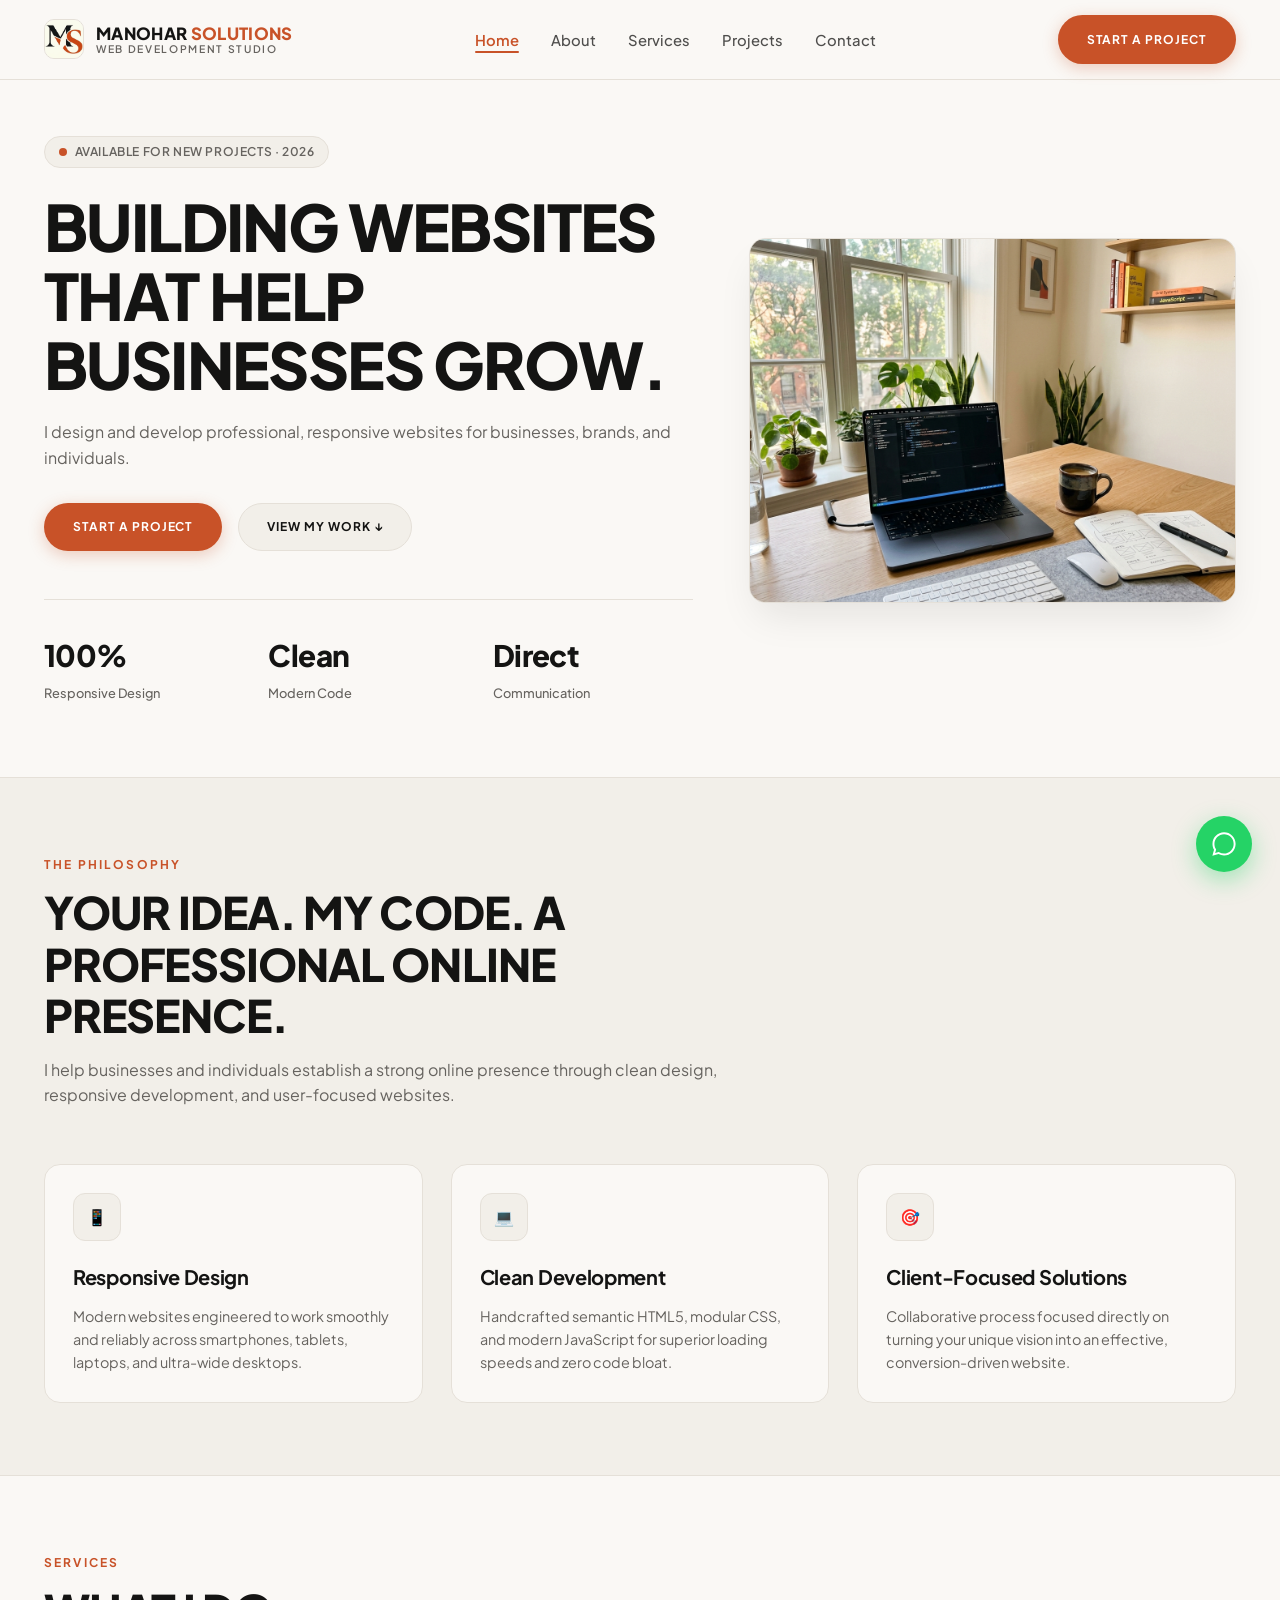
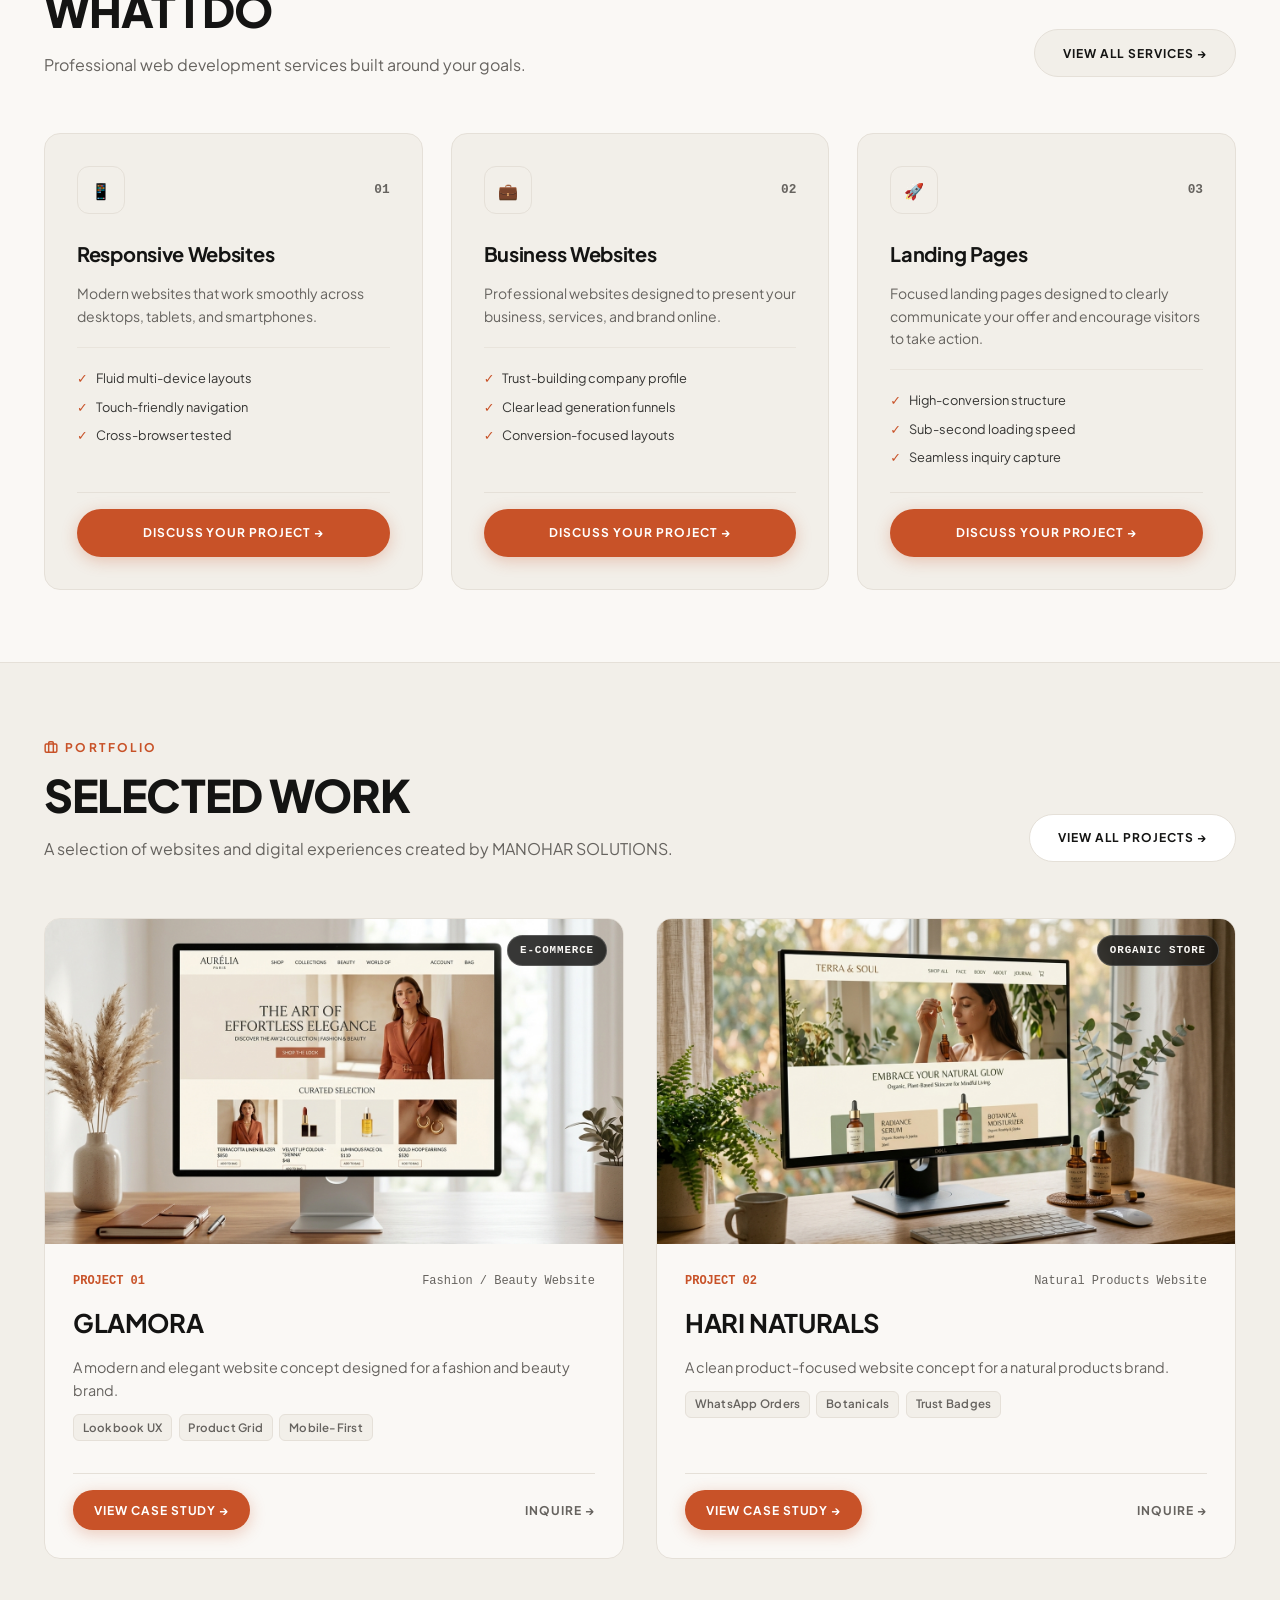
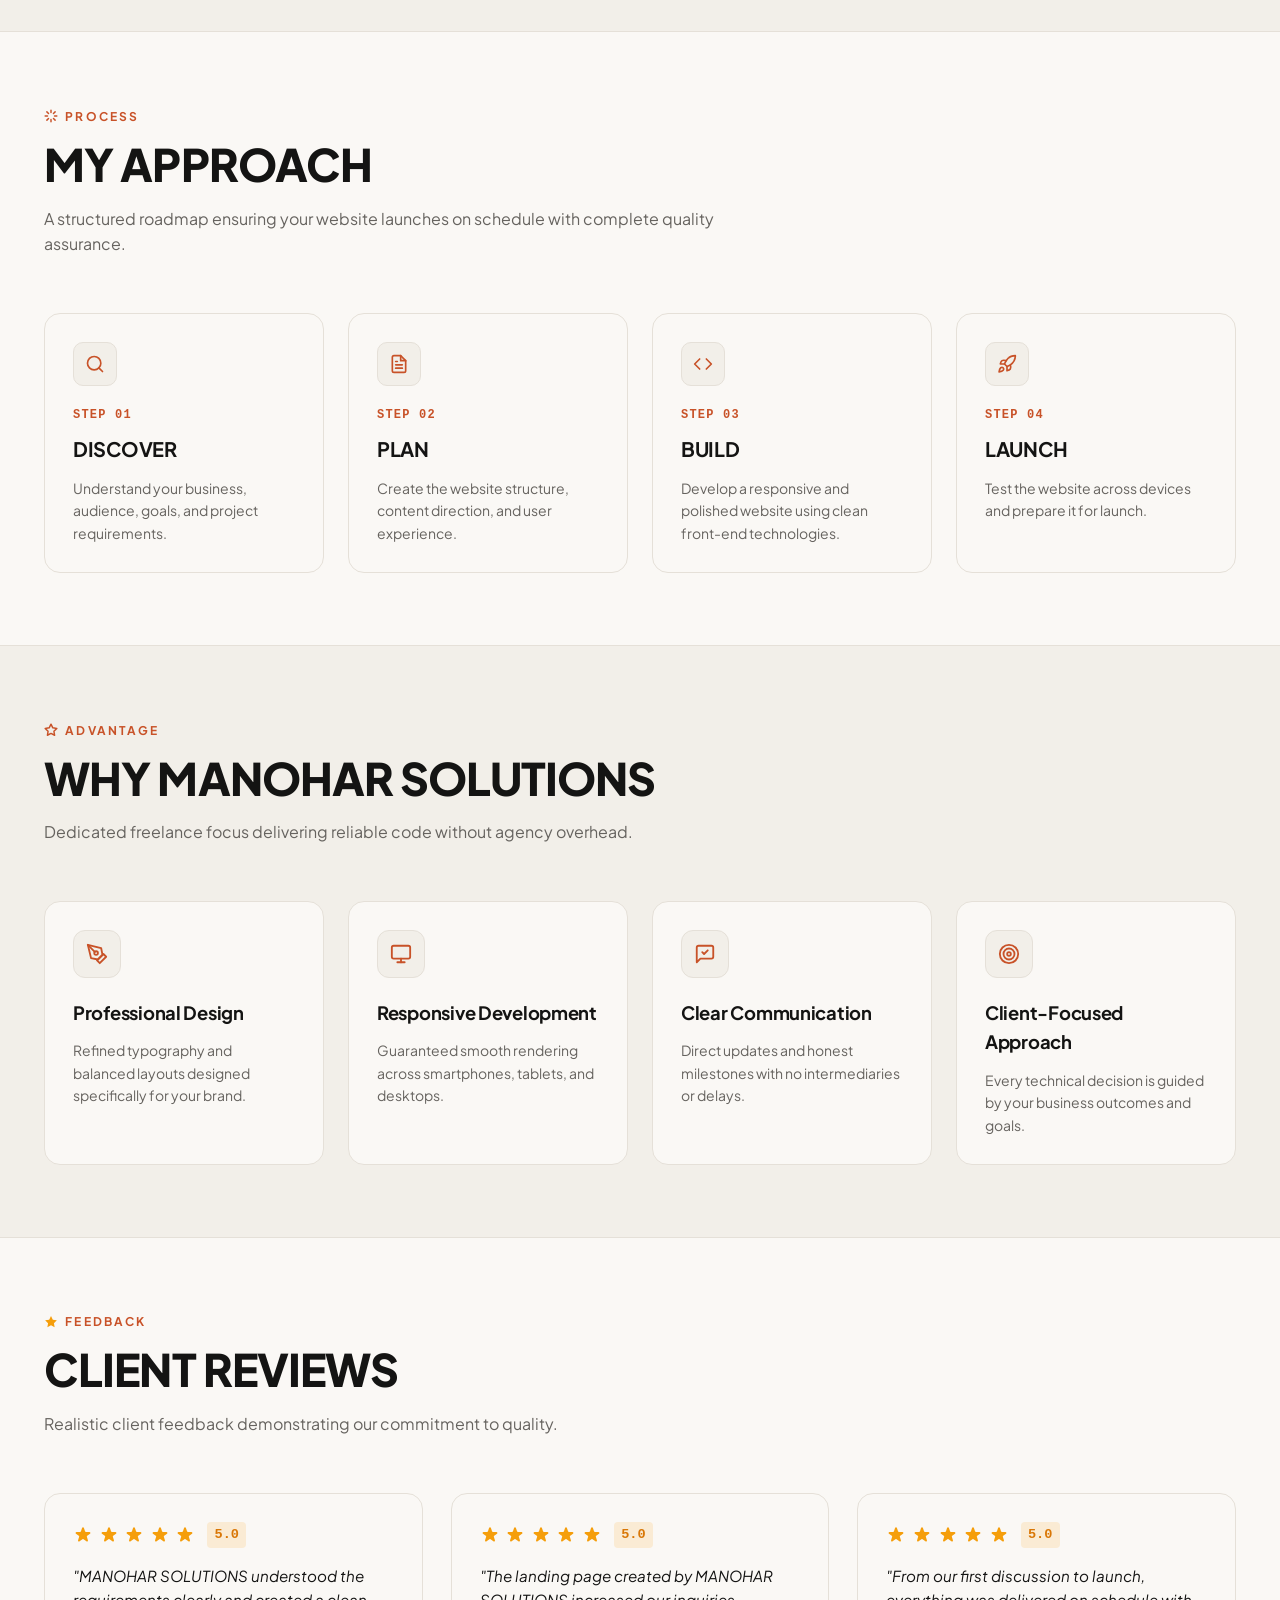
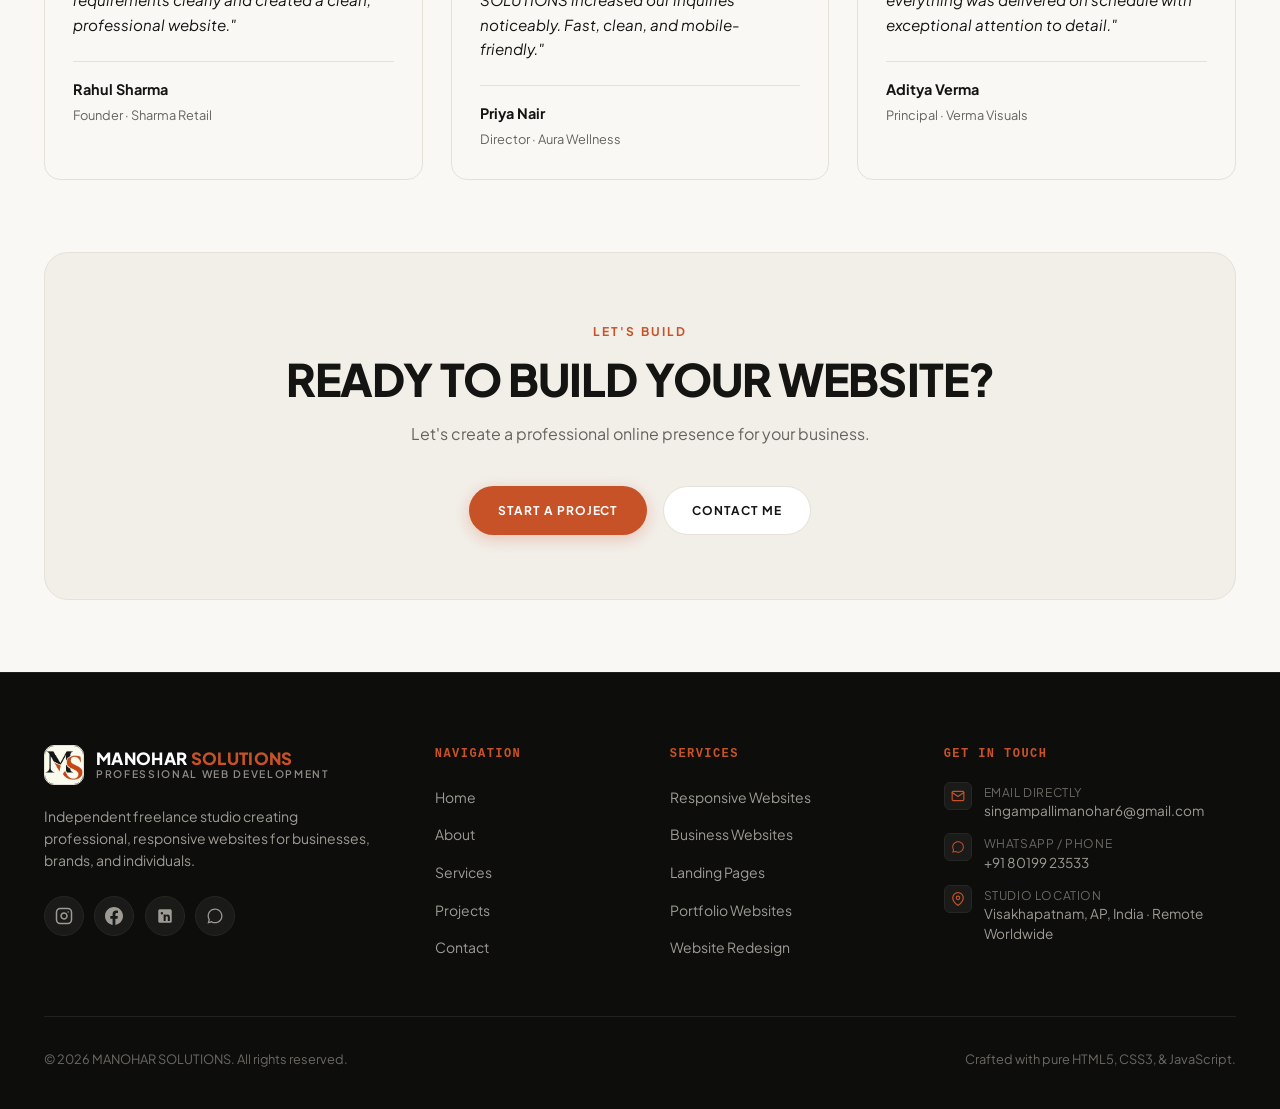
==== commit 75b47075: "Backup workspace state before audit and upgrades" ====
--- a/index.html
+++ b/index.html
@@ -1,688 +1,626 @@
-<!doctype html>
+<!DOCTYPE html>
+
 <html lang="en">
-  <head>
-    <meta charset="UTF-8" />
-    <meta name="viewport" content="width=device-width, initial-scale=1.0" />
-    <title>MANOHAR SOLUTIONS | Professional Web Development</title>
-    <meta name="description" content="MANOHAR SOLUTIONS creates professional, responsive websites, business websites, landing pages, and portfolio websites." />
-    <meta name="keywords" content="freelance web developer, website design, responsive web development, business websites, landing pages, HTML CSS JavaScript" />
-    <meta name="author" content="MANOHAR SOLUTIONS" />
-
-    <!-- Google Fonts -->
-    <link rel="preconnect" href="https://fonts.googleapis.com" />
-    <link rel="preconnect" href="https://fonts.gstatic.com" crossorigin />
-    <link href="https://fonts.googleapis.com/css2?family=Plus+Jakarta+Sans:wght@400;500;600;700;800&display=swap" rel="stylesheet" />
-
-    <!-- Custom Pure CSS -->
-    <link rel="stylesheet" href="css/style.css" />
-  </head>
-  <body>
-    <!-- Sticky Navigation -->
-    <header class="site-header">
-      <div class="container nav-container">
-        <a href="index.html" class="brand-link" aria-label="MANOHAR SOLUTIONS">
-          <div class="brand-monogram">
-              <img src="assets/images/logo.png" alt="MS Logo" style="width: 100%; height: 100%; object-fit: cover;">
-          </div>
-          <div class="brand-text">
-            <span class="brand-name">MANOHAR <span>SOLUTIONS</span></span>
-            <span class="brand-sub">Web Development Studio</span>
-          </div>
-        </a>
-
-        <nav>
-          <ul class="nav-links">
-            <li class="nav-item active"><a href="index.html">Home</a></li>
-            <li class="nav-item"><a href="about.html">About</a></li>
-            <li class="nav-item"><a href="services.html">Services</a></li>
-            <li class="nav-item"><a href="projects.html">Projects</a></li>
-            <li class="nav-item"><a href="contact.html">Contact</a></li>
-          </ul>
-        </nav>
-
-        <div class="nav-cta">
-          <a href="contact.html" class="btn btn-primary">START A PROJECT</a>
-        </div>
-
-        <button type="button" class="hamburger-btn" aria-label="Open Navigation">
-          <svg width="22" height="22" viewBox="0 0 24 24" fill="none" stroke="currentColor" stroke-width="2.2" stroke-linecap="round" stroke-linejoin="round">
-            <line x1="3" y1="6" x2="21" y2="6"></line>
-            <line x1="3" y1="12" x2="21" y2="12"></line>
-            <line x1="3" y1="18" x2="21" y2="18"></line>
-          </svg>
-        </button>
-      </div>
-    </header>
-
-    <!-- Mobile Drawer -->
-    <div class="mobile-nav-drawer">
-      <div class="mobile-nav-content">
-        <div class="mobile-nav-header">
-          <span class="brand-name">MANOHAR <span>SOLUTIONS</span></span>
-          <button type="button" class="close-drawer-btn" aria-label="Close Navigation" style="background:none; border:none; display:flex; align-items:center; justify-content:center; cursor:pointer; color:var(--text-charcoal); padding:0.25rem;">
-            <svg width="22" height="22" viewBox="0 0 24 24" fill="none" stroke="currentColor" stroke-width="2.2" stroke-linecap="round" stroke-linejoin="round">
-              <line x1="18" y1="6" x2="6" y2="18"></line>
-              <line x1="6" y1="6" x2="18" y2="18"></line>
-            </svg>
-          </button>
-        </div>
-        <ul class="mobile-nav-links">
-          <li class="active"><a href="index.html">Home <span>→</span></a></li>
-          <li><a href="about.html">About <span>→</span></a></li>
-          <li><a href="services.html">Services <span>→</span></a></li>
-          <li><a href="projects.html">Projects <span>→</span></a></li>
-          <li><a href="contact.html">Contact <span>→</span></a></li>
-        </ul>
-        <div style="margin-top:auto;">
-          <a href="contact.html" class="btn btn-primary" style="width:100%;">START A PROJECT</a>
-        </div>
-      </div>
-    </div>
-
-    <main>
-      <!-- Hero Section -->
-      <section class="hero-section">
-        <div class="container hero-grid">
-          <div>
-            <div class="badge-status">
-              <span class="badge-pulse"></span>
-              <span>Available for new projects · 2026</span>
-            </div>
-            <h1 class="headline-xl">BUILDING WEBSITES THAT HELP BUSINESSES GROW.</h1>
-            <p class="subheadline" style="margin-bottom: 2rem;">
+<head>
+<meta charset="utf-8"/>
+<meta content="width=device-width, initial-scale=1.0" name="viewport"/>
+<title>MANOHAR SOLUTIONS | Professional Web Development</title>
+<meta content="MANOHAR SOLUTIONS creates professional, responsive websites, business websites, landing pages, and portfolio websites." name="description"/>
+<meta content="freelance web developer, website design, responsive web development, business websites, landing pages, HTML CSS JavaScript" name="keywords"/>
+<meta content="MANOHAR SOLUTIONS" name="author"/>
+<!-- Google Fonts -->
+<link href="https://fonts.googleapis.com" rel="preconnect"/>
+<link crossorigin="" href="https://fonts.gstatic.com" rel="preconnect"/>
+<link href="https://fonts.googleapis.com/css2?family=Plus+Jakarta+Sans:wght@400;500;600;700;800&amp;display=swap" rel="stylesheet"/>
+<!-- Custom Pure CSS -->
+<link href="css/style.css" rel="stylesheet"/>
+<link href="assets/images/favicon.png" rel="icon" type="image/png"/><link href="https://manoharsolutions.dev/index.html" rel="canonical"/><meta content="website" property="og:type"/><meta content="MANOHAR SOLUTIONS | Professional Web Development" property="og:title"/><meta content="MANOHAR SOLUTIONS creates professional, responsive websites, business websites, landing pages, and portfolio websites." property="og:description"/><meta content="assets/images/logo.png" property="og:image"/><meta content="summary_large_image" name="twitter:card"/><meta content="MANOHAR SOLUTIONS | Professional Web Development" name="twitter:title"/><meta content="MANOHAR SOLUTIONS creates professional, responsive websites, business websites, landing pages, and portfolio websites." name="twitter:description"/><meta content="assets/images/logo.png" name="twitter:image"/></head>
+<body>
+<!-- Sticky Navigation -->
+<header class="site-header">
+<div class="container nav-container">
+<a aria-label="MANOHAR SOLUTIONS" class="brand-link" href="index.html">
+<div class="brand-monogram">
+<img alt="MS Logo" src="assets/images/logo.png" style="width: 100%; height: 100%; object-fit: cover;"/>
+</div>
+<div class="brand-text">
+<span class="brand-name">MANOHAR <span>SOLUTIONS</span></span>
+<span class="brand-sub">Web Development Studio</span>
+</div>
+</a>
+<nav>
+<ul class="nav-links">
+<li class="nav-item active"><a href="index.html">Home</a></li>
+<li class="nav-item"><a href="about.html">About</a></li>
+<li class="nav-item"><a href="services.html">Services</a></li>
+<li class="nav-item"><a href="projects.html">Projects</a></li>
+<li class="nav-item"><a href="contact.html">Contact</a></li>
+</ul>
+</nav>
+<div class="nav-cta">
+<a class="btn btn-primary" href="contact.html">START A PROJECT</a>
+</div>
+<button aria-label="Open Navigation" class="hamburger-btn" type="button">
+<svg fill="none" height="22" stroke="currentColor" stroke-linecap="round" stroke-linejoin="round" stroke-width="2.2" viewbox="0 0 24 24" width="22">
+<line x1="3" x2="21" y1="6" y2="6"></line>
+<line x1="3" x2="21" y1="12" y2="12"></line>
+<line x1="3" x2="21" y1="18" y2="18"></line>
+</svg>
+</button>
+</div>
+</header>
+<!-- Mobile Drawer -->
+<div class="mobile-nav-drawer">
+<div class="mobile-nav-content">
+<div class="mobile-nav-header">
+<span class="brand-name">MANOHAR <span>SOLUTIONS</span></span>
+<button aria-label="Close Navigation" class="close-drawer-btn" style="background:none; border:none; display:flex; align-items:center; justify-content:center; cursor:pointer; color:var(--text-charcoal); padding:0.25rem;" type="button">
+<svg fill="none" height="22" stroke="currentColor" stroke-linecap="round" stroke-linejoin="round" stroke-width="2.2" viewbox="0 0 24 24" width="22">
+<line x1="18" x2="6" y1="6" y2="18"></line>
+<line x1="6" x2="18" y1="6" y2="18"></line>
+</svg>
+</button>
+</div>
+<ul class="mobile-nav-links">
+<li class="active"><a href="index.html">Home <span>→</span></a></li>
+<li><a href="about.html">About <span>→</span></a></li>
+<li><a href="services.html">Services <span>→</span></a></li>
+<li><a href="projects.html">Projects <span>→</span></a></li>
+<li><a href="contact.html">Contact <span>→</span></a></li>
+</ul>
+<div style="margin-top:auto;">
+<a class="btn btn-primary" href="contact.html" style="width:100%;">START A PROJECT</a>
+</div>
+</div>
+</div>
+<main>
+<!-- Hero Section -->
+<section class="hero-section">
+<div class="container hero-grid">
+<div>
+<div class="badge-status">
+<span class="badge-pulse"></span>
+<span>Available for new projects · 2026</span>
+</div>
+<h1 class="headline-xl">BUILDING WEBSITES THAT HELP BUSINESSES GROW.</h1>
+<p class="subheadline" style="margin-bottom: 2rem;">
               I design and develop professional, responsive websites for businesses, brands, and individuals.
             </p>
-            <div class="hero-actions">
-              <a href="contact.html" class="btn btn-primary">START A PROJECT</a>
-              <a href="projects.html" class="btn btn-secondary">VIEW MY WORK ↓</a>
-            </div>
-            <div class="hero-stats">
-              <div class="stat-item">
-                <span class="stat-num">100%</span>
-                <span class="stat-label">Responsive Design</span>
-              </div>
-              <div class="stat-item">
-                <span class="stat-num">Clean</span>
-                <span class="stat-label">Modern Code</span>
-              </div>
-              <div class="stat-item">
-                <span class="stat-num">Direct</span>
-                <span class="stat-label">Communication</span>
-              </div>
-            </div>
-          </div>
-
-          <!-- Hero Browser Mockup -->
-          <div>
-            <div class="browser-mockup">
-              <div class="browser-header">
-                <div class="browser-dots">
-                  <span class="browser-dot"></span>
-                  <span class="browser-dot"></span>
-                  <span class="browser-dot"></span>
-                </div>
-                <span class="browser-url">manoharsolutions.dev</span>
-                <span style="font-size:0.75rem; color:var(--accent-terracotta); font-weight:700;">PROD</span>
-              </div>
-              <div class="browser-body">
-                <div class="mockup-inner">
-                  <div style="display:flex; justify-content:space-between; align-items:center; border-bottom:1px solid var(--border-stone); padding-bottom:0.75rem; margin-bottom:1rem;">
-                    <strong style="font-size:0.8rem; color:#C85228;">MS / CLIENT PROJECT</strong>
-                    <span style="font-size:0.75rem; color:var(--text-muted);">Responsive Viewport</span>
-                  </div>
-                  <div style="height:14px; background:#141413; border-radius:4px; width:75%; margin-bottom:0.5rem;"></div>
-                  <div style="height:10px; background:#E5E0D8; border-radius:4px; width:50%; margin-bottom:1.5rem;"></div>
-                  <div style="display:grid; grid-template-columns:1fr 1fr; gap:0.75rem;">
-                    <div style="background:var(--bg-stone); border-radius:8px; padding:1rem; text-align:center;">
-                      <span style="font-size:0.75rem; font-weight:700; color:var(--text-charcoal);">Clean Code</span>
-                    </div>
-                    <div style="background:var(--bg-stone); border-radius:8px; padding:1rem; text-align:center;">
-                      <span style="font-size:0.75rem; font-weight:700; color:var(--text-charcoal);">Fast Load</span>
-                    </div>
-                  </div>
-                </div>
-              </div>
-            </div>
-          </div>
-        </div>
-      </section>
-
-      <!-- Trust / Intro Section -->
-      <section class="section section-stone">
-        <div class="container">
-          <div class="section-header" style="max-width: 760px;">
-            <span class="eyebrow">THE PHILOSOPHY</span>
-            <h2 class="headline-lg">YOUR IDEA. MY CODE. A PROFESSIONAL ONLINE PRESENCE.</h2>
-            <p class="subheadline">
+<div class="hero-actions">
+<a class="btn btn-primary" href="contact.html">START A PROJECT</a>
+<a class="btn btn-secondary" href="projects.html">VIEW MY WORK ↓</a>
+</div>
+<div class="hero-stats">
+<div class="stat-item">
+<span class="stat-num">100%</span>
+<span class="stat-label">Responsive Design</span>
+</div>
+<div class="stat-item">
+<span class="stat-num">Clean</span>
+<span class="stat-label">Modern Code</span>
+</div>
+<div class="stat-item">
+<span class="stat-num">Direct</span>
+<span class="stat-label">Communication</span>
+</div>
+</div>
+</div>
+<!-- Hero Image -->
+<div>
+  <div style="border-radius: 16px; overflow: hidden; box-shadow: 0 20px 40px -10px rgba(20,20,19,0.1); border: 1px solid var(--border-stone); background: var(--bg-stone);">
+    <img src="assets/images/manohar_studio_workspace_1790489209515.jpg" alt="Manohar Web Development Studio Workspace" style="width: 100%; height: auto; display: block; object-fit: cover; aspect-ratio: 4/3;" />
+  </div>
+</div>
+</div>
+</section>
+<!-- Trust / Intro Section -->
+<section class="section section-stone">
+<div class="container">
+<div class="section-header" style="max-width: 760px;">
+<span class="eyebrow">THE PHILOSOPHY</span>
+<h2 class="headline-lg">YOUR IDEA. MY CODE. A PROFESSIONAL ONLINE PRESENCE.</h2>
+<p class="subheadline">
               I help businesses and individuals establish a strong online presence through clean design, responsive development, and user-focused websites.
             </p>
-          </div>
-
-          <div class="grid-3">
-            <div class="feature-card">
-              <div class="card-icon">📱</div>
-              <h3 class="headline-md" style="font-size: 1.25rem;">Responsive Design</h3>
-              <p style="color: var(--text-muted); font-size: 0.9rem;">
+</div>
+<div class="grid-3">
+<div class="feature-card">
+<div class="card-icon">📱</div>
+<h3 class="headline-md" style="font-size: 1.25rem;">Responsive Design</h3>
+<p style="color: var(--text-muted); font-size: 0.9rem;">
                 Modern websites engineered to work smoothly and reliably across smartphones, tablets, laptops, and ultra-wide desktops.
               </p>
-            </div>
-
-            <div class="feature-card">
-              <div class="card-icon">💻</div>
-              <h3 class="headline-md" style="font-size: 1.25rem;">Clean Development</h3>
-              <p style="color: var(--text-muted); font-size: 0.9rem;">
+</div>
+<div class="feature-card">
+<div class="card-icon">💻</div>
+<h3 class="headline-md" style="font-size: 1.25rem;">Clean Development</h3>
+<p style="color: var(--text-muted); font-size: 0.9rem;">
                 Handcrafted semantic HTML5, modular CSS, and modern JavaScript for superior loading speeds and zero code bloat.
               </p>
-            </div>
-
-            <div class="feature-card">
-              <div class="card-icon">🎯</div>
-              <h3 class="headline-md" style="font-size: 1.25rem;">Client-Focused Solutions</h3>
-              <p style="color: var(--text-muted); font-size: 0.9rem;">
+</div>
+<div class="feature-card">
+<div class="card-icon">🎯</div>
+<h3 class="headline-md" style="font-size: 1.25rem;">Client-Focused Solutions</h3>
+<p style="color: var(--text-muted); font-size: 0.9rem;">
                 Collaborative process focused directly on turning your unique vision into an effective, conversion-driven website.
               </p>
-            </div>
-          </div>
-        </div>
-      </section>
-
-      <!-- Services Preview Section -->
-      <section class="section">
-        <div class="container">
-          <div class="section-header-row">
-            <div>
-              <span class="eyebrow">SERVICES</span>
-              <h2 class="headline-lg">WHAT I DO</h2>
-              <p class="subheadline">Professional web development services built around your goals.</p>
-            </div>
-            <a href="services.html" class="btn btn-secondary">VIEW ALL SERVICES →</a>
-          </div>
-
-          <div class="grid-3">
-            <!-- 1. Responsive Websites -->
-            <div class="service-card">
-              <div>
-                <div class="service-card-top">
-                  <span class="card-icon" style="margin-bottom:0;">📱</span>
-                  <span class="service-num">01</span>
-                </div>
-                <h3 class="headline-md" style="font-size:1.25rem;">Responsive Websites</h3>
-                <p style="color:var(--text-muted); font-size:0.875rem;">Modern websites that work smoothly across desktops, tablets, and smartphones.</p>
-                <ul class="service-features">
-                  <li><span class="check-mark">✓</span> Fluid multi-device layouts</li>
-                  <li><span class="check-mark">✓</span> Touch-friendly navigation</li>
-                  <li><span class="check-mark">✓</span> Cross-browser tested</li>
-                </ul>
-              </div>
-              <div style="margin-top:1.5rem; padding-top:1rem; border-top:1px solid var(--border-stone);">
-                <a href="contact.html" class="btn btn-primary" style="width:100%;">DISCUSS YOUR PROJECT →</a>
-              </div>
-            </div>
-
-            <!-- 2. Business Websites -->
-            <div class="service-card">
-              <div>
-                <div class="service-card-top">
-                  <span class="card-icon" style="margin-bottom:0;">💼</span>
-                  <span class="service-num">02</span>
-                </div>
-                <h3 class="headline-md" style="font-size:1.25rem;">Business Websites</h3>
-                <p style="color:var(--text-muted); font-size:0.875rem;">Professional websites designed to present your business, services, and brand online.</p>
-                <ul class="service-features">
-                  <li><span class="check-mark">✓</span> Trust-building company profile</li>
-                  <li><span class="check-mark">✓</span> Clear lead generation funnels</li>
-                  <li><span class="check-mark">✓</span> Conversion-focused layouts</li>
-                </ul>
-              </div>
-              <div style="margin-top:1.5rem; padding-top:1rem; border-top:1px solid var(--border-stone);">
-                <a href="contact.html" class="btn btn-primary" style="width:100%;">DISCUSS YOUR PROJECT →</a>
-              </div>
-            </div>
-
-            <!-- 3. Landing Pages -->
-            <div class="service-card">
-              <div>
-                <div class="service-card-top">
-                  <span class="card-icon" style="margin-bottom:0;">🚀</span>
-                  <span class="service-num">03</span>
-                </div>
-                <h3 class="headline-md" style="font-size:1.25rem;">Landing Pages</h3>
-                <p style="color:var(--text-muted); font-size:0.875rem;">Focused landing pages designed to clearly communicate your offer and encourage visitors to take action.</p>
-                <ul class="service-features">
-                  <li><span class="check-mark">✓</span> High-conversion structure</li>
-                  <li><span class="check-mark">✓</span> Sub-second loading speed</li>
-                  <li><span class="check-mark">✓</span> Seamless inquiry capture</li>
-                </ul>
-              </div>
-              <div style="margin-top:1.5rem; padding-top:1rem; border-top:1px solid var(--border-stone);">
-                <a href="contact.html" class="btn btn-primary" style="width:100%;">DISCUSS YOUR PROJECT →</a>
-              </div>
-            </div>
-          </div>
-        </div>
-      </section>
-
-      <!-- Selected Work Section -->
-      <section class="section section-stone">
-        <div class="container">
-          <div class="section-header-row">
-            <div>
-              <span class="eyebrow">
-                <svg width="14" height="14" viewBox="0 0 24 24" fill="none" stroke="currentColor" stroke-width="2.5" stroke-linecap="round" stroke-linejoin="round"><rect x="2" y="7" width="20" height="14" rx="2" ry="2"></rect><path d="M16 21V5a2 2 0 0 0-2-2h-4a2 2 0 0 0-2 2v16"></path></svg>
+</div>
+</div>
+</div>
+</section>
+<!-- Services Preview Section -->
+<section class="section">
+<div class="container">
+<div class="section-header-row">
+<div>
+<span class="eyebrow">SERVICES</span>
+<h2 class="headline-lg">WHAT I DO</h2>
+<p class="subheadline">Professional web development services built around your goals.</p>
+</div>
+<a class="btn btn-secondary" href="services.html">VIEW ALL SERVICES →</a>
+</div>
+<div class="grid-3">
+<!-- 1. Responsive Websites -->
+<div class="service-card">
+<div>
+<div class="service-card-top">
+<span class="card-icon" style="margin-bottom:0;">📱</span>
+<span class="service-num">01</span>
+</div>
+<h3 class="headline-md" style="font-size:1.25rem;">Responsive Websites</h3>
+<p style="color:var(--text-muted); font-size:0.875rem;">Modern websites that work smoothly across desktops, tablets, and smartphones.</p>
+<ul class="service-features">
+<li><span class="check-mark">✓</span> Fluid multi-device layouts</li>
+<li><span class="check-mark">✓</span> Touch-friendly navigation</li>
+<li><span class="check-mark">✓</span> Cross-browser tested</li>
+</ul>
+</div>
+<div style="margin-top:1.5rem; padding-top:1rem; border-top:1px solid var(--border-stone);">
+<a class="btn btn-primary" href="contact.html" style="width:100%;">DISCUSS YOUR PROJECT →</a>
+</div>
+</div>
+<!-- 2. Business Websites -->
+<div class="service-card">
+<div>
+<div class="service-card-top">
+<span class="card-icon" style="margin-bottom:0;">💼</span>
+<span class="service-num">02</span>
+</div>
+<h3 class="headline-md" style="font-size:1.25rem;">Business Websites</h3>
+<p style="color:var(--text-muted); font-size:0.875rem;">Professional websites designed to present your business, services, and brand online.</p>
+<ul class="service-features">
+<li><span class="check-mark">✓</span> Trust-building company profile</li>
+<li><span class="check-mark">✓</span> Clear lead generation funnels</li>
+<li><span class="check-mark">✓</span> Conversion-focused layouts</li>
+</ul>
+</div>
+<div style="margin-top:1.5rem; padding-top:1rem; border-top:1px solid var(--border-stone);">
+<a class="btn btn-primary" href="contact.html" style="width:100%;">DISCUSS YOUR PROJECT →</a>
+</div>
+</div>
+<!-- 3. Landing Pages -->
+<div class="service-card">
+<div>
+<div class="service-card-top">
+<span class="card-icon" style="margin-bottom:0;">🚀</span>
+<span class="service-num">03</span>
+</div>
+<h3 class="headline-md" style="font-size:1.25rem;">Landing Pages</h3>
+<p style="color:var(--text-muted); font-size:0.875rem;">Focused landing pages designed to clearly communicate your offer and encourage visitors to take action.</p>
+<ul class="service-features">
+<li><span class="check-mark">✓</span> High-conversion structure</li>
+<li><span class="check-mark">✓</span> Sub-second loading speed</li>
+<li><span class="check-mark">✓</span> Seamless inquiry capture</li>
+</ul>
+</div>
+<div style="margin-top:1.5rem; padding-top:1rem; border-top:1px solid var(--border-stone);">
+<a class="btn btn-primary" href="contact.html" style="width:100%;">DISCUSS YOUR PROJECT →</a>
+</div>
+</div>
+</div>
+</div>
+</section>
+<!-- Selected Work Section -->
+<section class="section section-stone">
+<div class="container">
+<div class="section-header-row">
+<div>
+<span class="eyebrow">
+<svg fill="none" height="14" stroke="currentColor" stroke-linecap="round" stroke-linejoin="round" stroke-width="2.5" viewbox="0 0 24 24" width="14"><rect height="14" rx="2" ry="2" width="20" x="2" y="7"></rect><path d="M16 21V5a2 2 0 0 0-2-2h-4a2 2 0 0 0-2 2v16"></path></svg>
                 PORTFOLIO
               </span>
-              <h2 class="headline-lg">SELECTED WORK</h2>
-              <p class="subheadline">A selection of websites and digital experiences created by MANOHAR SOLUTIONS.</p>
-            </div>
-            <a href="projects.html" class="btn btn-white">VIEW ALL PROJECTS →</a>
-          </div>
-
-          <div class="grid-2">
-            <!-- Project 01: GLAMORA -->
-            <div class="project-card">
-              <a href="casestudy.html?project=glamora" class="project-img-wrap" aria-label="View Glamora Case Study">
-                <img src="assets/images/glamora_fashion_showcase_1790489146985.jpg" alt="GLAMORA Fashion Website"  />
-                <span class="tag-badge">E-COMMERCE</span>
-              </a>
-              <div class="project-meta">
-                <div>
-                  <div class="project-meta-top">
-                    <span class="p-num">PROJECT 01</span>
-                    <span>Fashion / Beauty Website</span>
-                  </div>
-                  <h3 class="headline-md">
-                    <a href="casestudy.html?project=glamora">GLAMORA</a>
-                  </h3>
-                  <p style="color:var(--text-muted); font-size:0.9rem; line-height:1.6;">A modern and elegant website concept designed for a fashion and beauty brand.</p>
-                  <div class="project-tags">
-                    <span class="project-tag">Lookbook UX</span>
-                    <span class="project-tag">Product Grid</span>
-                    <span class="project-tag">Mobile-First</span>
-                  </div>
-                </div>
-                <div class="project-meta-bottom">
-                  <a href="casestudy.html?project=glamora" class="btn btn-primary" style="padding: 0.6rem 1.25rem;">VIEW CASE STUDY →</a>
-                  <a href="contact.html?project=glamora" class="btn-link" style="color:var(--text-muted); font-size:0.75rem;">INQUIRE →</a>
-                </div>
-              </div>
-            </div>
-
-            <!-- Project 02: HARI NATURALS -->
-            <div class="project-card">
-              <a href="casestudy.html?project=hari-naturals" class="project-img-wrap" aria-label="View Hari Naturals Case Study">
-                <img src="assets/images/hari_naturals_showcase_1790489158642.jpg" alt="HARI NATURALS Product Website"  />
-                <span class="tag-badge">ORGANIC STORE</span>
-              </a>
-              <div class="project-meta">
-                <div>
-                  <div class="project-meta-top">
-                    <span class="p-num">PROJECT 02</span>
-                    <span>Natural Products Website</span>
-                  </div>
-                  <h3 class="headline-md">
-                    <a href="casestudy.html?project=hari-naturals">HARI NATURALS</a>
-                  </h3>
-                  <p style="color:var(--text-muted); font-size:0.9rem; line-height:1.6;">A clean product-focused website concept for a natural products brand.</p>
-                  <div class="project-tags">
-                    <span class="project-tag">WhatsApp Orders</span>
-                    <span class="project-tag">Botanicals</span>
-                    <span class="project-tag">Trust Badges</span>
-                  </div>
-                </div>
-                <div class="project-meta-bottom">
-                  <a href="casestudy.html?project=hari-naturals" class="btn btn-primary" style="padding: 0.6rem 1.25rem;">VIEW CASE STUDY →</a>
-                  <a href="contact.html?project=hari-naturals" class="btn-link" style="color:var(--text-muted); font-size:0.75rem;">INQUIRE →</a>
-                </div>
-              </div>
-            </div>
-          </div>
-        </div>
-      </section>
-
-      <!-- My Approach Section -->
-      <section class="section">
-        <div class="container">
-          <div class="section-header">
-            <span class="eyebrow">
-              <svg width="14" height="14" viewBox="0 0 24 24" fill="none" stroke="currentColor" stroke-width="2.5" stroke-linecap="round" stroke-linejoin="round"><path d="M12 2v4M12 18v4M4.93 4.93l2.83 2.83M16.24 16.24l2.83 2.83M2 12h4M18 12h4M4.93 19.07l2.83-2.83M16.24 7.76l2.83-2.83"/></svg>
+<h2 class="headline-lg">SELECTED WORK</h2>
+<p class="subheadline">A selection of websites and digital experiences created by MANOHAR SOLUTIONS.</p>
+</div>
+<a class="btn btn-white" href="projects.html">VIEW ALL PROJECTS →</a>
+</div>
+<div class="grid-2">
+<!-- Project 01: GLAMORA -->
+<div class="project-card">
+<a aria-label="View Glamora Case Study" class="project-img-wrap" href="casestudy.html?project=glamora">
+<img alt="GLAMORA Fashion Website" src="assets/images/glamora_fashion_showcase_1790489146985.jpg">
+<span class="tag-badge">E-COMMERCE</span>
+</img></a>
+<div class="project-meta">
+<div>
+<div class="project-meta-top">
+<span class="p-num">PROJECT 01</span>
+<span>Fashion / Beauty Website</span>
+</div>
+<h3 class="headline-md">
+<a href="casestudy.html?project=glamora">GLAMORA</a>
+</h3>
+<p style="color:var(--text-muted); font-size:0.9rem; line-height:1.6;">A modern and elegant website concept designed for a fashion and beauty brand.</p>
+<div class="project-tags">
+<span class="project-tag">Lookbook UX</span>
+<span class="project-tag">Product Grid</span>
+<span class="project-tag">Mobile-First</span>
+</div>
+</div>
+<div class="project-meta-bottom">
+<a class="btn btn-primary" href="casestudy.html?project=glamora" style="padding: 0.6rem 1.25rem;">VIEW CASE STUDY →</a>
+<a class="btn-link" href="contact.html?project=glamora" style="color:var(--text-muted); font-size:0.75rem;">INQUIRE →</a>
+</div>
+</div>
+</div>
+<!-- Project 02: HARI NATURALS -->
+<div class="project-card">
+<a aria-label="View Hari Naturals Case Study" class="project-img-wrap" href="casestudy.html?project=hari-naturals">
+<img alt="HARI NATURALS Product Website" src="assets/images/hari_naturals_showcase_1790489158642.jpg"/>
+<span class="tag-badge">ORGANIC STORE</span>
+</a>
+<div class="project-meta">
+<div>
+<div class="project-meta-top">
+<span class="p-num">PROJECT 02</span>
+<span>Natural Products Website</span>
+</div>
+<h3 class="headline-md">
+<a href="casestudy.html?project=hari-naturals">HARI NATURALS</a>
+</h3>
+<p style="color:var(--text-muted); font-size:0.9rem; line-height:1.6;">A clean product-focused website concept for a natural products brand.</p>
+<div class="project-tags">
+<span class="project-tag">WhatsApp Orders</span>
+<span class="project-tag">Botanicals</span>
+<span class="project-tag">Trust Badges</span>
+</div>
+</div>
+<div class="project-meta-bottom">
+<a class="btn btn-primary" href="casestudy.html?project=hari-naturals" style="padding: 0.6rem 1.25rem;">VIEW CASE STUDY →</a>
+<a class="btn-link" href="contact.html?project=hari-naturals" style="color:var(--text-muted); font-size:0.75rem;">INQUIRE →</a>
+</div>
+</div>
+</div>
+</div>
+</div>
+</section>
+<!-- My Approach Section -->
+<section class="section">
+<div class="container">
+<div class="section-header">
+<span class="eyebrow">
+<svg fill="none" height="14" stroke="currentColor" stroke-linecap="round" stroke-linejoin="round" stroke-width="2.5" viewbox="0 0 24 24" width="14"><path d="M12 2v4M12 18v4M4.93 4.93l2.83 2.83M16.24 16.24l2.83 2.83M2 12h4M18 12h4M4.93 19.07l2.83-2.83M16.24 7.76l2.83-2.83"></path></svg>
               PROCESS
             </span>
-            <h2 class="headline-lg">MY APPROACH</h2>
-            <p class="subheadline">A structured roadmap ensuring your website launches on schedule with complete quality assurance.</p>
-          </div>
-
-          <div class="grid-4">
-            <div class="process-step">
-              <div class="process-icon">
-                <svg viewBox="0 0 24 24" fill="none" stroke="currentColor" stroke-width="2" stroke-linecap="round" stroke-linejoin="round">
-                  <circle cx="11" cy="11" r="8"></circle>
-                  <line x1="21" y1="21" x2="16.65" y2="16.65"></line>
-                </svg>
-              </div>
-              <span class="step-badge">STEP 01</span>
-              <h3 class="headline-md" style="font-size:1.25rem;">DISCOVER</h3>
-              <p style="color:var(--text-muted); font-size:0.875rem;">Understand your business, audience, goals, and project requirements.</p>
-            </div>
-
-            <div class="process-step">
-              <div class="process-icon">
-                <svg viewBox="0 0 24 24" fill="none" stroke="currentColor" stroke-width="2" stroke-linecap="round" stroke-linejoin="round">
-                  <path d="M14 2H6a2 2 0 0 0-2 2v16a2 2 0 0 0 2 2h12a2 2 0 0 0 2-2V8z"></path>
-                  <polyline points="14 2 14 8 20 8"></polyline>
-                  <line x1="16" y1="13" x2="8" y2="13"></line>
-                  <line x1="16" y1="17" x2="8" y2="17"></line>
-                  <polyline points="10 9 9 9 8 9"></polyline>
-                </svg>
-              </div>
-              <span class="step-badge">STEP 02</span>
-              <h3 class="headline-md" style="font-size:1.25rem;">PLAN</h3>
-              <p style="color:var(--text-muted); font-size:0.875rem;">Create the website structure, content direction, and user experience.</p>
-            </div>
-
-            <div class="process-step">
-              <div class="process-icon">
-                <svg viewBox="0 0 24 24" fill="none" stroke="currentColor" stroke-width="2" stroke-linecap="round" stroke-linejoin="round">
-                  <polyline points="16 18 22 12 16 6"></polyline>
-                  <polyline points="8 6 2 12 8 18"></polyline>
-                </svg>
-              </div>
-              <span class="step-badge">STEP 03</span>
-              <h3 class="headline-md" style="font-size:1.25rem;">BUILD</h3>
-              <p style="color:var(--text-muted); font-size:0.875rem;">Develop a responsive and polished website using clean front-end technologies.</p>
-            </div>
-
-            <div class="process-step">
-              <div class="process-icon">
-                <svg viewBox="0 0 24 24" fill="none" stroke="currentColor" stroke-width="2" stroke-linecap="round" stroke-linejoin="round">
-                  <path d="M4.5 16.5c-1.5 1.26-2 5-2 5s3.74-.5 5-2c.71-.84.7-2.13-.09-2.91a2.18 2.18 0 0 0-2.91-.09z"></path>
-                  <path d="M12 15l-3-3a22 22 0 0 1 2-3.95A12.88 12.88 0 0 1 22 2c0 2.72-.78 7.5-6 11a22.35 22.35 0 0 1-4 2z"></path>
-                  <path d="M9 12H4s.55-3.03 2-4c1.62-1.08 5 0 5 0"></path>
-                  <path d="M12 15v5s3.03-.55 4-2c1.08-1.62 0-5 0-5"></path>
-                </svg>
-              </div>
-              <span class="step-badge">STEP 04</span>
-              <h3 class="headline-md" style="font-size:1.25rem;">LAUNCH</h3>
-              <p style="color:var(--text-muted); font-size:0.875rem;">Test the website across devices and prepare it for launch.</p>
-            </div>
-          </div>
-        </div>
-      </section>
-
-      <!-- Why MANOHAR SOLUTIONS -->
-      <section class="section section-stone">
-        <div class="container">
-          <div class="section-header">
-            <span class="eyebrow">
-              <svg width="14" height="14" viewBox="0 0 24 24" fill="none" stroke="currentColor" stroke-width="2.5" stroke-linecap="round" stroke-linejoin="round"><polygon points="12 2 15.09 8.26 22 9.27 17 14.14 18.18 21.02 12 17.77 5.82 21.02 7 14.14 2 9.27 8.91 8.26 12 2"></polygon></svg>
+<h2 class="headline-lg">MY APPROACH</h2>
+<p class="subheadline">A structured roadmap ensuring your website launches on schedule with complete quality assurance.</p>
+</div>
+<div class="grid-4">
+<div class="process-step">
+<div class="process-icon">
+<svg fill="none" stroke="currentColor" stroke-linecap="round" stroke-linejoin="round" stroke-width="2" viewbox="0 0 24 24">
+<circle cx="11" cy="11" r="8"></circle>
+<line x1="21" x2="16.65" y1="21" y2="16.65"></line>
+</svg>
+</div>
+<span class="step-badge">STEP 01</span>
+<h3 class="headline-md" style="font-size:1.25rem;">DISCOVER</h3>
+<p style="color:var(--text-muted); font-size:0.875rem;">Understand your business, audience, goals, and project requirements.</p>
+</div>
+<div class="process-step">
+<div class="process-icon">
+<svg fill="none" stroke="currentColor" stroke-linecap="round" stroke-linejoin="round" stroke-width="2" viewbox="0 0 24 24">
+<path d="M14 2H6a2 2 0 0 0-2 2v16a2 2 0 0 0 2 2h12a2 2 0 0 0 2-2V8z"></path>
+<polyline points="14 2 14 8 20 8"></polyline>
+<line x1="16" x2="8" y1="13" y2="13"></line>
+<line x1="16" x2="8" y1="17" y2="17"></line>
+<polyline points="10 9 9 9 8 9"></polyline>
+</svg>
+</div>
+<span class="step-badge">STEP 02</span>
+<h3 class="headline-md" style="font-size:1.25rem;">PLAN</h3>
+<p style="color:var(--text-muted); font-size:0.875rem;">Create the website structure, content direction, and user experience.</p>
+</div>
+<div class="process-step">
+<div class="process-icon">
+<svg fill="none" stroke="currentColor" stroke-linecap="round" stroke-linejoin="round" stroke-width="2" viewbox="0 0 24 24">
+<polyline points="16 18 22 12 16 6"></polyline>
+<polyline points="8 6 2 12 8 18"></polyline>
+</svg>
+</div>
+<span class="step-badge">STEP 03</span>
+<h3 class="headline-md" style="font-size:1.25rem;">BUILD</h3>
+<p style="color:var(--text-muted); font-size:0.875rem;">Develop a responsive and polished website using clean front-end technologies.</p>
+</div>
+<div class="process-step">
+<div class="process-icon">
+<svg fill="none" stroke="currentColor" stroke-linecap="round" stroke-linejoin="round" stroke-width="2" viewbox="0 0 24 24">
+<path d="M4.5 16.5c-1.5 1.26-2 5-2 5s3.74-.5 5-2c.71-.84.7-2.13-.09-2.91a2.18 2.18 0 0 0-2.91-.09z"></path>
+<path d="M12 15l-3-3a22 22 0 0 1 2-3.95A12.88 12.88 0 0 1 22 2c0 2.72-.78 7.5-6 11a22.35 22.35 0 0 1-4 2z"></path>
+<path d="M9 12H4s.55-3.03 2-4c1.62-1.08 5 0 5 0"></path>
+<path d="M12 15v5s3.03-.55 4-2c1.08-1.62 0-5 0-5"></path>
+</svg>
+</div>
+<span class="step-badge">STEP 04</span>
+<h3 class="headline-md" style="font-size:1.25rem;">LAUNCH</h3>
+<p style="color:var(--text-muted); font-size:0.875rem;">Test the website across devices and prepare it for launch.</p>
+</div>
+</div>
+</div>
+</section>
+<!-- Why MANOHAR SOLUTIONS -->
+<section class="section section-stone">
+<div class="container">
+<div class="section-header">
+<span class="eyebrow">
+<svg fill="none" height="14" stroke="currentColor" stroke-linecap="round" stroke-linejoin="round" stroke-width="2.5" viewbox="0 0 24 24" width="14"><polygon points="12 2 15.09 8.26 22 9.27 17 14.14 18.18 21.02 12 17.77 5.82 21.02 7 14.14 2 9.27 8.91 8.26 12 2"></polygon></svg>
               ADVANTAGE
             </span>
-            <h2 class="headline-lg">WHY MANOHAR SOLUTIONS</h2>
-            <p class="subheadline">Dedicated freelance focus delivering reliable code without agency overhead.</p>
-          </div>
-
-          <div class="grid-4">
-            <div class="feature-card">
-              <div class="card-icon">
-                <svg viewBox="0 0 24 24" width="22" height="22" fill="none" stroke="currentColor" stroke-width="2" stroke-linecap="round" stroke-linejoin="round">
-                  <path d="M12 19l7-7 3 3-7 7-3-3z"></path>
-                  <path d="M18 13l-1.5-7.5L2 2l3.5 14.5L13 18l5-5z"></path>
-                  <path d="M2 2l7.586 7.586"></path>
-                  <circle cx="11" cy="11" r="2"></circle>
-                </svg>
-              </div>
-              <h3 class="headline-md" style="font-size:1.15rem;">Professional Design</h3>
-              <p style="color:var(--text-muted); font-size:0.875rem;">Refined typography and balanced layouts designed specifically for your brand.</p>
-            </div>
-            <div class="feature-card">
-              <div class="card-icon">
-                <svg viewBox="0 0 24 24" width="22" height="22" fill="none" stroke="currentColor" stroke-width="2" stroke-linecap="round" stroke-linejoin="round">
-                  <rect x="2" y="3" width="20" height="14" rx="2" ry="2"></rect>
-                  <line x1="8" y1="21" x2="16" y2="21"></line>
-                  <line x1="12" y1="17" x2="12" y2="21"></line>
-                </svg>
-              </div>
-              <h3 class="headline-md" style="font-size:1.15rem;">Responsive Development</h3>
-              <p style="color:var(--text-muted); font-size:0.875rem;">Guaranteed smooth rendering across smartphones, tablets, and desktops.</p>
-            </div>
-            <div class="feature-card">
-              <div class="card-icon">
-                <svg viewBox="0 0 24 24" width="22" height="22" fill="none" stroke="currentColor" stroke-width="2" stroke-linecap="round" stroke-linejoin="round">
-                  <path d="M21 15a2 2 0 0 1-2 2H7l-4 4V5a2 2 0 0 1 2-2h14a2 2 0 0 1 2 2z"></path>
-                  <polyline points="9 10 11 12 15 8"></polyline>
-                </svg>
-              </div>
-              <h3 class="headline-md" style="font-size:1.15rem;">Clear Communication</h3>
-              <p style="color:var(--text-muted); font-size:0.875rem;">Direct updates and honest milestones with no intermediaries or delays.</p>
-            </div>
-            <div class="feature-card">
-              <div class="card-icon">
-                <svg viewBox="0 0 24 24" width="22" height="22" fill="none" stroke="currentColor" stroke-width="2" stroke-linecap="round" stroke-linejoin="round">
-                  <circle cx="12" cy="12" r="10"></circle>
-                  <circle cx="12" cy="12" r="6"></circle>
-                  <circle cx="12" cy="12" r="2"></circle>
-                </svg>
-              </div>
-              <h3 class="headline-md" style="font-size:1.15rem;">Client-Focused Approach</h3>
-              <p style="color:var(--text-muted); font-size:0.875rem;">Every technical decision is guided by your business outcomes and goals.</p>
-            </div>
-          </div>
-        </div>
-      </section>
-
-      <!-- Client Reviews Section -->
-      <section class="section">
-        <div class="container">
-          <div class="section-header">
-            <span class="eyebrow">
-              <svg width="14" height="14" viewBox="0 0 20 20" fill="#F59E0B"><polygon points="10 1.5 12.59 6.75 18.38 7.59 14.19 11.67 15.18 17.43 10 14.71 4.82 17.43 5.81 11.67 1.62 7.59 7.41 6.75 10 1.5"></polygon></svg>
+<h2 class="headline-lg">WHY MANOHAR SOLUTIONS</h2>
+<p class="subheadline">Dedicated freelance focus delivering reliable code without agency overhead.</p>
+</div>
+<div class="grid-4">
+<div class="feature-card">
+<div class="card-icon">
+<svg fill="none" height="22" stroke="currentColor" stroke-linecap="round" stroke-linejoin="round" stroke-width="2" viewbox="0 0 24 24" width="22">
+<path d="M12 19l7-7 3 3-7 7-3-3z"></path>
+<path d="M18 13l-1.5-7.5L2 2l3.5 14.5L13 18l5-5z"></path>
+<path d="M2 2l7.586 7.586"></path>
+<circle cx="11" cy="11" r="2"></circle>
+</svg>
+</div>
+<h3 class="headline-md" style="font-size:1.15rem;">Professional Design</h3>
+<p style="color:var(--text-muted); font-size:0.875rem;">Refined typography and balanced layouts designed specifically for your brand.</p>
+</div>
+<div class="feature-card">
+<div class="card-icon">
+<svg fill="none" height="22" stroke="currentColor" stroke-linecap="round" stroke-linejoin="round" stroke-width="2" viewbox="0 0 24 24" width="22">
+<rect height="14" rx="2" ry="2" width="20" x="2" y="3"></rect>
+<line x1="8" x2="16" y1="21" y2="21"></line>
+<line x1="12" x2="12" y1="17" y2="21"></line>
+</svg>
+</div>
+<h3 class="headline-md" style="font-size:1.15rem;">Responsive Development</h3>
+<p style="color:var(--text-muted); font-size:0.875rem;">Guaranteed smooth rendering across smartphones, tablets, and desktops.</p>
+</div>
+<div class="feature-card">
+<div class="card-icon">
+<svg fill="none" height="22" stroke="currentColor" stroke-linecap="round" stroke-linejoin="round" stroke-width="2" viewbox="0 0 24 24" width="22">
+<path d="M21 15a2 2 0 0 1-2 2H7l-4 4V5a2 2 0 0 1 2-2h14a2 2 0 0 1 2 2z"></path>
+<polyline points="9 10 11 12 15 8"></polyline>
+</svg>
+</div>
+<h3 class="headline-md" style="font-size:1.15rem;">Clear Communication</h3>
+<p style="color:var(--text-muted); font-size:0.875rem;">Direct updates and honest milestones with no intermediaries or delays.</p>
+</div>
+<div class="feature-card">
+<div class="card-icon">
+<svg fill="none" height="22" stroke="currentColor" stroke-linecap="round" stroke-linejoin="round" stroke-width="2" viewbox="0 0 24 24" width="22">
+<circle cx="12" cy="12" r="10"></circle>
+<circle cx="12" cy="12" r="6"></circle>
+<circle cx="12" cy="12" r="2"></circle>
+</svg>
+</div>
+<h3 class="headline-md" style="font-size:1.15rem;">Client-Focused Approach</h3>
+<p style="color:var(--text-muted); font-size:0.875rem;">Every technical decision is guided by your business outcomes and goals.</p>
+</div>
+</div>
+</div>
+</section>
+<!-- Client Reviews Section -->
+<section class="section">
+<div class="container">
+<div class="section-header">
+<span class="eyebrow">
+<svg fill="#F59E0B" height="14" viewbox="0 0 20 20" width="14"><polygon points="10 1.5 12.59 6.75 18.38 7.59 14.19 11.67 15.18 17.43 10 14.71 4.82 17.43 5.81 11.67 1.62 7.59 7.41 6.75 10 1.5"></polygon></svg>
               FEEDBACK
             </span>
-            <h2 class="headline-lg">CLIENT REVIEWS</h2>
-            <p class="subheadline">Realistic client feedback demonstrating our commitment to quality.</p>
-          </div>
-
-          <div class="grid-3">
-            <div class="feature-card">
-              <div class="review-stars" aria-label="5 out of 5 stars">
-                <svg width="20" height="20" viewBox="0 0 20 20" fill="#F59E0B"><path d="M9.049 2.927c.3-.921 1.603-.921 1.902 0l1.07 3.292a1 1 0 00.95.69h3.462c.969 0 1.371 1.24.588 1.81l-2.8 2.034a1 1 0 00-.364 1.118l1.07 3.292c.3.921-.755 1.688-1.54 1.118l-2.8-2.034a1 1 0 00-1.175 0l-2.8 2.034c-.784.57-1.838-.197-1.539-1.118l1.07-3.292a1 1 0 00-.364-1.118L2.98 8.72c-.783-.57-.38-1.81.588-1.81h3.461a1 1 0 00.951-.69l1.07-3.292z"/></svg>
-                <svg width="20" height="20" viewBox="0 0 20 20" fill="#F59E0B"><path d="M9.049 2.927c.3-.921 1.603-.921 1.902 0l1.07 3.292a1 1 0 00.95.69h3.462c.969 0 1.371 1.24.588 1.81l-2.8 2.034a1 1 0 00-.364 1.118l1.07 3.292c.3.921-.755 1.688-1.54 1.118l-2.8-2.034a1 1 0 00-1.175 0l-2.8 2.034c-.784.57-1.838-.197-1.539-1.118l1.07-3.292a1 1 0 00-.364-1.118L2.98 8.72c-.783-.57-.38-1.81.588-1.81h3.461a1 1 0 00.951-.69l1.07-3.292z"/></svg>
-                <svg width="20" height="20" viewBox="0 0 20 20" fill="#F59E0B"><path d="M9.049 2.927c.3-.921 1.603-.921 1.902 0l1.07 3.292a1 1 0 00.95.69h3.462c.969 0 1.371 1.24.588 1.81l-2.8 2.034a1 1 0 00-.364 1.118l1.07 3.292c.3.921-.755 1.688-1.54 1.118l-2.8-2.034a1 1 0 00-1.175 0l-2.8 2.034c-.784.57-1.838-.197-1.539-1.118l1.07-3.292a1 1 0 00-.364-1.118L2.98 8.72c-.783-.57-.38-1.81.588-1.81h3.461a1 1 0 00.951-.69l1.07-3.292z"/></svg>
-                <svg width="20" height="20" viewBox="0 0 20 20" fill="#F59E0B"><path d="M9.049 2.927c.3-.921 1.603-.921 1.902 0l1.07 3.292a1 1 0 00.95.69h3.462c.969 0 1.371 1.24.588 1.81l-2.8 2.034a1 1 0 00-.364 1.118l1.07 3.292c.3.921-.755 1.688-1.54 1.118l-2.8-2.034a1 1 0 00-1.175 0l-2.8 2.034c-.784.57-1.838-.197-1.539-1.118l1.07-3.292a1 1 0 00-.364-1.118L2.98 8.72c-.783-.57-.38-1.81.588-1.81h3.461a1 1 0 00.951-.69l1.07-3.292z"/></svg>
-                <svg width="20" height="20" viewBox="0 0 20 20" fill="#F59E0B"><path d="M9.049 2.927c.3-.921 1.603-.921 1.902 0l1.07 3.292a1 1 0 00.95.69h3.462c.969 0 1.371 1.24.588 1.81l-2.8 2.034a1 1 0 00-.364 1.118l1.07 3.292c.3.921-.755 1.688-1.54 1.118l-2.8-2.034a1 1 0 00-1.175 0l-2.8 2.034c-.784.57-1.838-.197-1.539-1.118l1.07-3.292a1 1 0 00-.364-1.118L2.98 8.72c-.783-.57-.38-1.81.588-1.81h3.461a1 1 0 00.951-.69l1.07-3.292z"/></svg>
-                <span class="review-rating-score">5.0</span>
-              </div>
-              <p style="font-style:italic; color:var(--text-charcoal); margin-bottom:1.5rem; font-size:0.95rem;">
+<h2 class="headline-lg">CLIENT REVIEWS</h2>
+<p class="subheadline">Realistic client feedback demonstrating our commitment to quality.</p>
+</div>
+<div class="grid-3">
+<div class="feature-card">
+<div aria-label="5 out of 5 stars" class="review-stars">
+<svg fill="#F59E0B" height="20" viewbox="0 0 20 20" width="20"><path d="M9.049 2.927c.3-.921 1.603-.921 1.902 0l1.07 3.292a1 1 0 00.95.69h3.462c.969 0 1.371 1.24.588 1.81l-2.8 2.034a1 1 0 00-.364 1.118l1.07 3.292c.3.921-.755 1.688-1.54 1.118l-2.8-2.034a1 1 0 00-1.175 0l-2.8 2.034c-.784.57-1.838-.197-1.539-1.118l1.07-3.292a1 1 0 00-.364-1.118L2.98 8.72c-.783-.57-.38-1.81.588-1.81h3.461a1 1 0 00.951-.69l1.07-3.292z"></path></svg>
+<svg fill="#F59E0B" height="20" viewbox="0 0 20 20" width="20"><path d="M9.049 2.927c.3-.921 1.603-.921 1.902 0l1.07 3.292a1 1 0 00.95.69h3.462c.969 0 1.371 1.24.588 1.81l-2.8 2.034a1 1 0 00-.364 1.118l1.07 3.292c.3.921-.755 1.688-1.54 1.118l-2.8-2.034a1 1 0 00-1.175 0l-2.8 2.034c-.784.57-1.838-.197-1.539-1.118l1.07-3.292a1 1 0 00-.364-1.118L2.98 8.72c-.783-.57-.38-1.81.588-1.81h3.461a1 1 0 00.951-.69l1.07-3.292z"></path></svg>
+<svg fill="#F59E0B" height="20" viewbox="0 0 20 20" width="20"><path d="M9.049 2.927c.3-.921 1.603-.921 1.902 0l1.07 3.292a1 1 0 00.95.69h3.462c.969 0 1.371 1.24.588 1.81l-2.8 2.034a1 1 0 00-.364 1.118l1.07 3.292c.3.921-.755 1.688-1.54 1.118l-2.8-2.034a1 1 0 00-1.175 0l-2.8 2.034c-.784.57-1.838-.197-1.539-1.118l1.07-3.292a1 1 0 00-.364-1.118L2.98 8.72c-.783-.57-.38-1.81.588-1.81h3.461a1 1 0 00.951-.69l1.07-3.292z"></path></svg>
+<svg fill="#F59E0B" height="20" viewbox="0 0 20 20" width="20"><path d="M9.049 2.927c.3-.921 1.603-.921 1.902 0l1.07 3.292a1 1 0 00.95.69h3.462c.969 0 1.371 1.24.588 1.81l-2.8 2.034a1 1 0 00-.364 1.118l1.07 3.292c.3.921-.755 1.688-1.54 1.118l-2.8-2.034a1 1 0 00-1.175 0l-2.8 2.034c-.784.57-1.838-.197-1.539-1.118l1.07-3.292a1 1 0 00-.364-1.118L2.98 8.72c-.783-.57-.38-1.81.588-1.81h3.461a1 1 0 00.951-.69l1.07-3.292z"></path></svg>
+<svg fill="#F59E0B" height="20" viewbox="0 0 20 20" width="20"><path d="M9.049 2.927c.3-.921 1.603-.921 1.902 0l1.07 3.292a1 1 0 00.95.69h3.462c.969 0 1.371 1.24.588 1.81l-2.8 2.034a1 1 0 00-.364 1.118l1.07 3.292c.3.921-.755 1.688-1.54 1.118l-2.8-2.034a1 1 0 00-1.175 0l-2.8 2.034c-.784.57-1.838-.197-1.539-1.118l1.07-3.292a1 1 0 00-.364-1.118L2.98 8.72c-.783-.57-.38-1.81.588-1.81h3.461a1 1 0 00.951-.69l1.07-3.292z"></path></svg>
+<span class="review-rating-score">5.0</span>
+</div>
+<p style="font-style:italic; color:var(--text-charcoal); margin-bottom:1.5rem; font-size:0.95rem;">
                 "MANOHAR SOLUTIONS understood the requirements clearly and created a clean, professional website."
               </p>
-              <div style="border-top:1px solid var(--border-stone); padding-top:1rem;">
-                <strong style="display:block; font-size:0.9rem;">Rahul Sharma</strong>
-                <span style="font-size:0.8rem; color:var(--text-muted);">Founder · Sharma Retail</span>
-              </div>
-            </div>
-
-            <div class="feature-card">
-              <div class="review-stars" aria-label="5 out of 5 stars">
-                <svg width="20" height="20" viewBox="0 0 20 20" fill="#F59E0B"><path d="M9.049 2.927c.3-.921 1.603-.921 1.902 0l1.07 3.292a1 1 0 00.95.69h3.462c.969 0 1.371 1.24.588 1.81l-2.8 2.034a1 1 0 00-.364 1.118l1.07 3.292c.3.921-.755 1.688-1.54 1.118l-2.8-2.034a1 1 0 00-1.175 0l-2.8 2.034c-.784.57-1.838-.197-1.539-1.118l1.07-3.292a1 1 0 00-.364-1.118L2.98 8.72c-.783-.57-.38-1.81.588-1.81h3.461a1 1 0 00.951-.69l1.07-3.292z"/></svg>
-                <svg width="20" height="20" viewBox="0 0 20 20" fill="#F59E0B"><path d="M9.049 2.927c.3-.921 1.603-.921 1.902 0l1.07 3.292a1 1 0 00.95.69h3.462c.969 0 1.371 1.24.588 1.81l-2.8 2.034a1 1 0 00-.364 1.118l1.07 3.292c.3.921-.755 1.688-1.54 1.118l-2.8-2.034a1 1 0 00-1.175 0l-2.8 2.034c-.784.57-1.838-.197-1.539-1.118l1.07-3.292a1 1 0 00-.364-1.118L2.98 8.72c-.783-.57-.38-1.81.588-1.81h3.461a1 1 0 00.951-.69l1.07-3.292z"/></svg>
-                <svg width="20" height="20" viewBox="0 0 20 20" fill="#F59E0B"><path d="M9.049 2.927c.3-.921 1.603-.921 1.902 0l1.07 3.292a1 1 0 00.95.69h3.462c.969 0 1.371 1.24.588 1.81l-2.8 2.034a1 1 0 00-.364 1.118l1.07 3.292c.3.921-.755 1.688-1.54 1.118l-2.8-2.034a1 1 0 00-1.175 0l-2.8 2.034c-.784.57-1.838-.197-1.539-1.118l1.07-3.292a1 1 0 00-.364-1.118L2.98 8.72c-.783-.57-.38-1.81.588-1.81h3.461a1 1 0 00.951-.69l1.07-3.292z"/></svg>
-                <svg width="20" height="20" viewBox="0 0 20 20" fill="#F59E0B"><path d="M9.049 2.927c.3-.921 1.603-.921 1.902 0l1.07 3.292a1 1 0 00.95.69h3.462c.969 0 1.371 1.24.588 1.81l-2.8 2.034a1 1 0 00-.364 1.118l1.07 3.292c.3.921-.755 1.688-1.54 1.118l-2.8-2.034a1 1 0 00-1.175 0l-2.8 2.034c-.784.57-1.838-.197-1.539-1.118l1.07-3.292a1 1 0 00-.364-1.118L2.98 8.72c-.783-.57-.38-1.81.588-1.81h3.461a1 1 0 00.951-.69l1.07-3.292z"/></svg>
-                <svg width="20" height="20" viewBox="0 0 20 20" fill="#F59E0B"><path d="M9.049 2.927c.3-.921 1.603-.921 1.902 0l1.07 3.292a1 1 0 00.95.69h3.462c.969 0 1.371 1.24.588 1.81l-2.8 2.034a1 1 0 00-.364 1.118l1.07 3.292c.3.921-.755 1.688-1.54 1.118l-2.8-2.034a1 1 0 00-1.175 0l-2.8 2.034c-.784.57-1.838-.197-1.539-1.118l1.07-3.292a1 1 0 00-.364-1.118L2.98 8.72c-.783-.57-.38-1.81.588-1.81h3.461a1 1 0 00.951-.69l1.07-3.292z"/></svg>
-                <span class="review-rating-score">5.0</span>
-              </div>
-              <p style="font-style:italic; color:var(--text-charcoal); margin-bottom:1.5rem; font-size:0.95rem;">
+<div style="border-top:1px solid var(--border-stone); padding-top:1rem;">
+<strong style="display:block; font-size:0.9rem;">Rahul Sharma</strong>
+<span style="font-size:0.8rem; color:var(--text-muted);">Founder · Sharma Retail</span>
+</div>
+</div>
+<div class="feature-card">
+<div aria-label="5 out of 5 stars" class="review-stars">
+<svg fill="#F59E0B" height="20" viewbox="0 0 20 20" width="20"><path d="M9.049 2.927c.3-.921 1.603-.921 1.902 0l1.07 3.292a1 1 0 00.95.69h3.462c.969 0 1.371 1.24.588 1.81l-2.8 2.034a1 1 0 00-.364 1.118l1.07 3.292c.3.921-.755 1.688-1.54 1.118l-2.8-2.034a1 1 0 00-1.175 0l-2.8 2.034c-.784.57-1.838-.197-1.539-1.118l1.07-3.292a1 1 0 00-.364-1.118L2.98 8.72c-.783-.57-.38-1.81.588-1.81h3.461a1 1 0 00.951-.69l1.07-3.292z"></path></svg>
+<svg fill="#F59E0B" height="20" viewbox="0 0 20 20" width="20"><path d="M9.049 2.927c.3-.921 1.603-.921 1.902 0l1.07 3.292a1 1 0 00.95.69h3.462c.969 0 1.371 1.24.588 1.81l-2.8 2.034a1 1 0 00-.364 1.118l1.07 3.292c.3.921-.755 1.688-1.54 1.118l-2.8-2.034a1 1 0 00-1.175 0l-2.8 2.034c-.784.57-1.838-.197-1.539-1.118l1.07-3.292a1 1 0 00-.364-1.118L2.98 8.72c-.783-.57-.38-1.81.588-1.81h3.461a1 1 0 00.951-.69l1.07-3.292z"></path></svg>
+<svg fill="#F59E0B" height="20" viewbox="0 0 20 20" width="20"><path d="M9.049 2.927c.3-.921 1.603-.921 1.902 0l1.07 3.292a1 1 0 00.95.69h3.462c.969 0 1.371 1.24.588 1.81l-2.8 2.034a1 1 0 00-.364 1.118l1.07 3.292c.3.921-.755 1.688-1.54 1.118l-2.8-2.034a1 1 0 00-1.175 0l-2.8 2.034c-.784.57-1.838-.197-1.539-1.118l1.07-3.292a1 1 0 00-.364-1.118L2.98 8.72c-.783-.57-.38-1.81.588-1.81h3.461a1 1 0 00.951-.69l1.07-3.292z"></path></svg>
+<svg fill="#F59E0B" height="20" viewbox="0 0 20 20" width="20"><path d="M9.049 2.927c.3-.921 1.603-.921 1.902 0l1.07 3.292a1 1 0 00.95.69h3.462c.969 0 1.371 1.24.588 1.81l-2.8 2.034a1 1 0 00-.364 1.118l1.07 3.292c.3.921-.755 1.688-1.54 1.118l-2.8-2.034a1 1 0 00-1.175 0l-2.8 2.034c-.784.57-1.838-.197-1.539-1.118l1.07-3.292a1 1 0 00-.364-1.118L2.98 8.72c-.783-.57-.38-1.81.588-1.81h3.461a1 1 0 00.951-.69l1.07-3.292z"></path></svg>
+<svg fill="#F59E0B" height="20" viewbox="0 0 20 20" width="20"><path d="M9.049 2.927c.3-.921 1.603-.921 1.902 0l1.07 3.292a1 1 0 00.95.69h3.462c.969 0 1.371 1.24.588 1.81l-2.8 2.034a1 1 0 00-.364 1.118l1.07 3.292c.3.921-.755 1.688-1.54 1.118l-2.8-2.034a1 1 0 00-1.175 0l-2.8 2.034c-.784.57-1.838-.197-1.539-1.118l1.07-3.292a1 1 0 00-.364-1.118L2.98 8.72c-.783-.57-.38-1.81.588-1.81h3.461a1 1 0 00.951-.69l1.07-3.292z"></path></svg>
+<span class="review-rating-score">5.0</span>
+</div>
+<p style="font-style:italic; color:var(--text-charcoal); margin-bottom:1.5rem; font-size:0.95rem;">
                 "The landing page created by MANOHAR SOLUTIONS increased our inquiries noticeably. Fast, clean, and mobile-friendly."
               </p>
-              <div style="border-top:1px solid var(--border-stone); padding-top:1rem;">
-                <strong style="display:block; font-size:0.9rem;">Priya Nair</strong>
-                <span style="font-size:0.8rem; color:var(--text-muted);">Director · Aura Wellness</span>
-              </div>
-            </div>
-
-            <div class="feature-card">
-              <div class="review-stars" aria-label="5 out of 5 stars">
-                <svg width="20" height="20" viewBox="0 0 20 20" fill="#F59E0B"><path d="M9.049 2.927c.3-.921 1.603-.921 1.902 0l1.07 3.292a1 1 0 00.95.69h3.462c.969 0 1.371 1.24.588 1.81l-2.8 2.034a1 1 0 00-.364 1.118l1.07 3.292c.3.921-.755 1.688-1.54 1.118l-2.8-2.034a1 1 0 00-1.175 0l-2.8 2.034c-.784.57-1.838-.197-1.539-1.118l1.07-3.292a1 1 0 00-.364-1.118L2.98 8.72c-.783-.57-.38-1.81.588-1.81h3.461a1 1 0 00.951-.69l1.07-3.292z"/></svg>
-                <svg width="20" height="20" viewBox="0 0 20 20" fill="#F59E0B"><path d="M9.049 2.927c.3-.921 1.603-.921 1.902 0l1.07 3.292a1 1 0 00.95.69h3.462c.969 0 1.371 1.24.588 1.81l-2.8 2.034a1 1 0 00-.364 1.118l1.07 3.292c.3.921-.755 1.688-1.54 1.118l-2.8-2.034a1 1 0 00-1.175 0l-2.8 2.034c-.784.57-1.838-.197-1.539-1.118l1.07-3.292a1 1 0 00-.364-1.118L2.98 8.72c-.783-.57-.38-1.81.588-1.81h3.461a1 1 0 00.951-.69l1.07-3.292z"/></svg>
-                <svg width="20" height="20" viewBox="0 0 20 20" fill="#F59E0B"><path d="M9.049 2.927c.3-.921 1.603-.921 1.902 0l1.07 3.292a1 1 0 00.95.69h3.462c.969 0 1.371 1.24.588 1.81l-2.8 2.034a1 1 0 00-.364 1.118l1.07 3.292c.3.921-.755 1.688-1.54 1.118l-2.8-2.034a1 1 0 00-1.175 0l-2.8 2.034c-.784.57-1.838-.197-1.539-1.118l1.07-3.292a1 1 0 00-.364-1.118L2.98 8.72c-.783-.57-.38-1.81.588-1.81h3.461a1 1 0 00.951-.69l1.07-3.292z"/></svg>
-                <svg width="20" height="20" viewBox="0 0 20 20" fill="#F59E0B"><path d="M9.049 2.927c.3-.921 1.603-.921 1.902 0l1.07 3.292a1 1 0 00.95.69h3.462c.969 0 1.371 1.24.588 1.81l-2.8 2.034a1 1 0 00-.364 1.118l1.07 3.292c.3.921-.755 1.688-1.54 1.118l-2.8-2.034a1 1 0 00-1.175 0l-2.8 2.034c-.784.57-1.838-.197-1.539-1.118l1.07-3.292a1 1 0 00-.364-1.118L2.98 8.72c-.783-.57-.38-1.81.588-1.81h3.461a1 1 0 00.951-.69l1.07-3.292z"/></svg>
-                <svg width="20" height="20" viewBox="0 0 20 20" fill="#F59E0B"><path d="M9.049 2.927c.3-.921 1.603-.921 1.902 0l1.07 3.292a1 1 0 00.95.69h3.462c.969 0 1.371 1.24.588 1.81l-2.8 2.034a1 1 0 00-.364 1.118l1.07 3.292c.3.921-.755 1.688-1.54 1.118l-2.8-2.034a1 1 0 00-1.175 0l-2.8 2.034c-.784.57-1.838-.197-1.539-1.118l1.07-3.292a1 1 0 00-.364-1.118L2.98 8.72c-.783-.57-.38-1.81.588-1.81h3.461a1 1 0 00.951-.69l1.07-3.292z"/></svg>
-                <span class="review-rating-score">5.0</span>
-              </div>
-              <p style="font-style:italic; color:var(--text-charcoal); margin-bottom:1.5rem; font-size:0.95rem;">
+<div style="border-top:1px solid var(--border-stone); padding-top:1rem;">
+<strong style="display:block; font-size:0.9rem;">Priya Nair</strong>
+<span style="font-size:0.8rem; color:var(--text-muted);">Director · Aura Wellness</span>
+</div>
+</div>
+<div class="feature-card">
+<div aria-label="5 out of 5 stars" class="review-stars">
+<svg fill="#F59E0B" height="20" viewbox="0 0 20 20" width="20"><path d="M9.049 2.927c.3-.921 1.603-.921 1.902 0l1.07 3.292a1 1 0 00.95.69h3.462c.969 0 1.371 1.24.588 1.81l-2.8 2.034a1 1 0 00-.364 1.118l1.07 3.292c.3.921-.755 1.688-1.54 1.118l-2.8-2.034a1 1 0 00-1.175 0l-2.8 2.034c-.784.57-1.838-.197-1.539-1.118l1.07-3.292a1 1 0 00-.364-1.118L2.98 8.72c-.783-.57-.38-1.81.588-1.81h3.461a1 1 0 00.951-.69l1.07-3.292z"></path></svg>
+<svg fill="#F59E0B" height="20" viewbox="0 0 20 20" width="20"><path d="M9.049 2.927c.3-.921 1.603-.921 1.902 0l1.07 3.292a1 1 0 00.95.69h3.462c.969 0 1.371 1.24.588 1.81l-2.8 2.034a1 1 0 00-.364 1.118l1.07 3.292c.3.921-.755 1.688-1.54 1.118l-2.8-2.034a1 1 0 00-1.175 0l-2.8 2.034c-.784.57-1.838-.197-1.539-1.118l1.07-3.292a1 1 0 00-.364-1.118L2.98 8.72c-.783-.57-.38-1.81.588-1.81h3.461a1 1 0 00.951-.69l1.07-3.292z"></path></svg>
+<svg fill="#F59E0B" height="20" viewbox="0 0 20 20" width="20"><path d="M9.049 2.927c.3-.921 1.603-.921 1.902 0l1.07 3.292a1 1 0 00.95.69h3.462c.969 0 1.371 1.24.588 1.81l-2.8 2.034a1 1 0 00-.364 1.118l1.07 3.292c.3.921-.755 1.688-1.54 1.118l-2.8-2.034a1 1 0 00-1.175 0l-2.8 2.034c-.784.57-1.838-.197-1.539-1.118l1.07-3.292a1 1 0 00-.364-1.118L2.98 8.72c-.783-.57-.38-1.81.588-1.81h3.461a1 1 0 00.951-.69l1.07-3.292z"></path></svg>
+<svg fill="#F59E0B" height="20" viewbox="0 0 20 20" width="20"><path d="M9.049 2.927c.3-.921 1.603-.921 1.902 0l1.07 3.292a1 1 0 00.95.69h3.462c.969 0 1.371 1.24.588 1.81l-2.8 2.034a1 1 0 00-.364 1.118l1.07 3.292c.3.921-.755 1.688-1.54 1.118l-2.8-2.034a1 1 0 00-1.175 0l-2.8 2.034c-.784.57-1.838-.197-1.539-1.118l1.07-3.292a1 1 0 00-.364-1.118L2.98 8.72c-.783-.57-.38-1.81.588-1.81h3.461a1 1 0 00.951-.69l1.07-3.292z"></path></svg>
+<svg fill="#F59E0B" height="20" viewbox="0 0 20 20" width="20"><path d="M9.049 2.927c.3-.921 1.603-.921 1.902 0l1.07 3.292a1 1 0 00.95.69h3.462c.969 0 1.371 1.24.588 1.81l-2.8 2.034a1 1 0 00-.364 1.118l1.07 3.292c.3.921-.755 1.688-1.54 1.118l-2.8-2.034a1 1 0 00-1.175 0l-2.8 2.034c-.784.57-1.838-.197-1.539-1.118l1.07-3.292a1 1 0 00-.364-1.118L2.98 8.72c-.783-.57-.38-1.81.588-1.81h3.461a1 1 0 00.951-.69l1.07-3.292z"></path></svg>
+<span class="review-rating-score">5.0</span>
+</div>
+<p style="font-style:italic; color:var(--text-charcoal); margin-bottom:1.5rem; font-size:0.95rem;">
                 "From our first discussion to launch, everything was delivered on schedule with exceptional attention to detail."
               </p>
-              <div style="border-top:1px solid var(--border-stone); padding-top:1rem;">
-                <strong style="display:block; font-size:0.9rem;">Aditya Verma</strong>
-                <span style="font-size:0.8rem; color:var(--text-muted);">Principal · Verma Visuals</span>
-              </div>
-            </div>
-          </div>
-        </div>
-      </section>
-
-      <!-- Final CTA -->
-      <section class="section" style="padding-top: 0;">
-        <div class="container">
-          <div class="cta-banner">
-            <span class="eyebrow">LET'S BUILD</span>
-            <h2 class="headline-lg" style="margin-bottom: 1rem;">READY TO BUILD YOUR WEBSITE?</h2>
-            <p class="subheadline" style="margin: 0 auto 2.5rem; max-width: 540px;">
+<div style="border-top:1px solid var(--border-stone); padding-top:1rem;">
+<strong style="display:block; font-size:0.9rem;">Aditya Verma</strong>
+<span style="font-size:0.8rem; color:var(--text-muted);">Principal · Verma Visuals</span>
+</div>
+</div>
+</div>
+</div>
+</section>
+<!-- Final CTA -->
+<section class="section" style="padding-top: 0;">
+<div class="container">
+<div class="cta-banner">
+<span class="eyebrow">LET'S BUILD</span>
+<h2 class="headline-lg" style="margin-bottom: 1rem;">READY TO BUILD YOUR WEBSITE?</h2>
+<p class="subheadline" style="margin: 0 auto 2.5rem; max-width: 540px;">
               Let's create a professional online presence for your business.
             </p>
-            <div style="display: flex; justify-content: center; gap: 1rem; flex-wrap: wrap;">
-              <a href="contact.html" class="btn btn-primary">START A PROJECT</a>
-              <a href="contact.html" class="btn btn-white">CONTACT ME</a>
-            </div>
-          </div>
-        </div>
-      </section>
-    </main>
-
-    <!-- Global Black Footer -->
-    <footer class="site-footer">
-      <div class="container">
-        <div class="footer-grid">
-          <!-- Col 1: Brand & Social Icons -->
-          <div class="footer-col">
-            <div class="brand-link" style="margin-bottom: 1.25rem;">
-              <div class="brand-monogram" style="background:#1F1F1D;">
-              <img src="assets/images/logo.png" alt="MS Logo" style="width: 100%; height: 100%; object-fit: cover;">
-              </div>
-              <div class="brand-text">
-                <span class="brand-name" style="color:#FFF;">MANOHAR <span>SOLUTIONS</span></span>
-                <span class="brand-sub" style="color:#8E8A83;">Professional Web Development</span>
-              </div>
-            </div>
-            <p style="color:#9E9B94; font-size:0.875rem; max-width:340px; line-height:1.6; margin-bottom: 1.25rem;">
+<div style="display: flex; justify-content: center; gap: 1rem; flex-wrap: wrap;">
+<a class="btn btn-primary" href="contact.html">START A PROJECT</a>
+<a class="btn btn-white" href="contact.html">CONTACT ME</a>
+</div>
+</div>
+</div>
+</section>
+</main>
+<!-- Global Black Footer -->
+<footer class="site-footer">
+<div class="container">
+<div class="footer-grid">
+<!-- Col 1: Brand & Social Icons -->
+<div class="footer-col">
+<div class="brand-link" style="margin-bottom: 1.25rem;">
+<div class="brand-monogram" style="background:#1F1F1D;">
+<img alt="MS Logo" src="assets/images/logo.png" style="width: 100%; height: 100%; object-fit: cover;"/>
+</div>
+<div class="brand-text">
+<span class="brand-name" style="color:#FFF;">MANOHAR <span>SOLUTIONS</span></span>
+<span class="brand-sub" style="color:#8E8A83;">Professional Web Development</span>
+</div>
+</div>
+<p style="color:#9E9B94; font-size:0.875rem; max-width:340px; line-height:1.6; margin-bottom: 1.25rem;">
               Independent freelance studio creating professional, responsive websites for businesses, brands, and individuals.
             </p>
-            <div class="footer-socials">
-              <a href="https://www.instagram.com/manohar_solutions/" target="_blank" rel="noopener noreferrer" class="social-circle" aria-label="Instagram">
-                <svg viewBox="0 0 24 24" fill="none" stroke="currentColor" stroke-width="2" stroke-linecap="round" stroke-linejoin="round">
-                  <rect x="2" y="2" width="20" height="20" rx="5" ry="5"></rect>
-                  <path d="M16 11.37A4 4 0 1 1 12.63 8 4 4 0 0 1 16 11.37z"></path>
-                  <line x1="17.5" y1="6.5" x2="17.51" y2="6.5"></line>
-                </svg>
-              </a>
-              <a href="https://www.facebook.com/manoharsolutions" target="_blank" rel="noopener noreferrer" class="social-circle" aria-label="Facebook">
-                <svg viewBox="0 0 24 24" fill="currentColor">
-                  <path d="M24 12.073c0-6.627-5.373-12-12-12s-12 5.373-12 12c0 5.99 4.388 10.954 10.125 11.854v-8.385H7.078v-3.47h3.047V9.43c0-3.007 1.792-4.669 4.533-4.669 1.312 0 2.686.235 2.686.235v2.953H15.83c-1.491 0-1.956.925-1.956 1.874v2.25h3.328l-.532 3.47h-2.796v8.385C19.612 23.027 24 18.062 24 12.073z"/>
-                </svg>
-              </a>
-              <a href="https://linkedin.com" target="_blank" rel="noopener noreferrer" class="social-circle" aria-label="LinkedIn">
-                <svg viewBox="0 0 24 24" fill="currentColor">
-                  <path d="M19 3a2 2 0 0 1 2 2v14a2 2 0 0 1-2 2H5a2 2 0 0 1-2-2V5a2 2 0 0 1 2-2h14m-.5 15.5v-5.3a3.26 3.26 0 0 0-3.26-3.26c-.85 0-1.84.52-2.28 1.3v-1.11h-2.79v8.37h2.79v-4.93c0-.77.62-1.4 1.39-1.4a1.4 1.4 0 0 1 1.4 1.4v4.93h2.75M6.46 10.9h2.79v8.37H6.46v-8.37M7.86 6.72a1.62 1.62 0 1 0 0 3.24 1.62 1.62 0 0 0 0-3.24z"/>
-                </svg>
-              </a>
-              <a href="https://wa.me/918019923533" target="_blank" rel="noopener noreferrer" class="social-circle" aria-label="WhatsApp">
-                <svg viewBox="0 0 24 24" fill="currentColor">
-                  <path d="M12.04 2C6.58 2 2.13 6.45 2.13 11.91C2.13 13.66 2.59 15.36 3.45 16.86L2.05 22L7.3 20.62C8.75 21.41 10.38 21.83 12.04 21.83C17.5 21.83 21.95 17.38 21.95 11.92C21.95 9.27 20.92 6.78 19.05 4.91C17.18 3.03 14.69 2 12.04 2M12.05 3.67C14.25 3.67 16.31 4.53 17.87 6.09C19.42 7.65 20.28 9.72 20.28 11.92C20.28 16.46 16.58 20.15 12.04 20.15C10.56 20.15 9.11 19.76 7.85 19L7.55 18.83L4.43 19.65L5.26 16.61L5.06 16.29C4.24 14.99 3.8 13.47 3.8 11.91C3.81 7.37 7.5 3.67 12.05 3.67Z"/>
-                </svg>
-              </a>
-            </div>
-          </div>
+<div class="footer-socials">
+<a aria-label="Instagram" class="social-circle" href="https://www.instagram.com/manohar_solutions/" rel="noopener noreferrer" target="_blank">
+<svg fill="none" stroke="currentColor" stroke-linecap="round" stroke-linejoin="round" stroke-width="2" viewbox="0 0 24 24">
+<rect height="20" rx="5" ry="5" width="20" x="2" y="2"></rect>
+<path d="M16 11.37A4 4 0 1 1 12.63 8 4 4 0 0 1 16 11.37z"></path>
+<line x1="17.5" x2="17.51" y1="6.5" y2="6.5"></line>
+</svg>
+</a>
+<a aria-label="Facebook" class="social-circle" href="https://www.facebook.com/manoharsolutions" rel="noopener noreferrer" target="_blank">
+<svg fill="currentColor" viewbox="0 0 24 24">
+<path d="M24 12.073c0-6.627-5.373-12-12-12s-12 5.373-12 12c0 5.99 4.388 10.954 10.125 11.854v-8.385H7.078v-3.47h3.047V9.43c0-3.007 1.792-4.669 4.533-4.669 1.312 0 2.686.235 2.686.235v2.953H15.83c-1.491 0-1.956.925-1.956 1.874v2.25h3.328l-.532 3.47h-2.796v8.385C19.612 23.027 24 18.062 24 12.073z"></path>
+</svg>
+</a>
+<a aria-label="LinkedIn" class="social-circle" href="https://www.linkedin.com/in/singampallimanohar/" rel="noopener noreferrer" target="_blank">
+<svg fill="currentColor" viewbox="0 0 24 24">
+<path d="M19 3a2 2 0 0 1 2 2v14a2 2 0 0 1-2 2H5a2 2 0 0 1-2-2V5a2 2 0 0 1 2-2h14m-.5 15.5v-5.3a3.26 3.26 0 0 0-3.26-3.26c-.85 0-1.84.52-2.28 1.3v-1.11h-2.79v8.37h2.79v-4.93c0-.77.62-1.4 1.39-1.4a1.4 1.4 0 0 1 1.4 1.4v4.93h2.75M6.46 10.9h2.79v8.37H6.46v-8.37M7.86 6.72a1.62 1.62 0 1 0 0 3.24 1.62 1.62 0 0 0 0-3.24z"></path>
+</svg>
+</a>
+<a aria-label="WhatsApp" class="social-circle" href="https://wa.me/918019923533" rel="noopener noreferrer" target="_blank">
+<svg fill="currentColor" viewbox="0 0 24 24">
+<path d="M12.04 2C6.58 2 2.13 6.45 2.13 11.91C2.13 13.66 2.59 15.36 3.45 16.86L2.05 22L7.3 20.62C8.75 21.41 10.38 21.83 12.04 21.83C17.5 21.83 21.95 17.38 21.95 11.92C21.95 9.27 20.92 6.78 19.05 4.91C17.18 3.03 14.69 2 12.04 2M12.05 3.67C14.25 3.67 16.31 4.53 17.87 6.09C19.42 7.65 20.28 9.72 20.28 11.92C20.28 16.46 16.58 20.15 12.04 20.15C10.56 20.15 9.11 19.76 7.85 19L7.55 18.83L4.43 19.65L5.26 16.61L5.06 16.29C4.24 14.99 3.8 13.47 3.8 11.91C3.81 7.37 7.5 3.67 12.05 3.67Z"></path>
+</svg>
+</a>
+</div>
+</div>
+<!-- Col 2: Navigation Links -->
+<div class="footer-col">
+<h4>NAVIGATION</h4>
+<ul class="footer-links">
+<li><a href="index.html">Home</a></li>
+<li><a href="about.html">About</a></li>
+<li><a href="services.html">Services</a></li>
+<li><a href="projects.html">Projects</a></li>
+<li><a href="contact.html">Contact</a></li>
+</ul>
+</div>
+<!-- Col 3: Services -->
+<div class="footer-col">
+<h4>SERVICES</h4>
+<ul class="footer-links">
+<li><a href="services.html">Responsive Websites</a></li>
+<li><a href="services.html">Business Websites</a></li>
+<li><a href="services.html">Landing Pages</a></li>
+<li><a href="services.html">Portfolio Websites</a></li>
+<li><a href="services.html">Website Redesign</a></li>
+</ul>
+</div>
+<!-- Col 4: Contact Details with Icons -->
+<div class="footer-col">
+<h4>GET IN TOUCH</h4>
+<ul class="footer-contact-list">
+<li class="footer-contact-item">
+<span class="footer-contact-icon">
+<svg fill="none" stroke="currentColor" stroke-linecap="round" stroke-linejoin="round" stroke-width="2" viewbox="0 0 24 24">
+<path d="M4 4h16c1.1 0 2 .9 2 2v12c0 1.1-.9 2-2 2H4c-1.1 0-2-.9-2-2V6c0-1.1.9-2 2-2z"></path>
+<polyline points="22,6 12,13 2,6"></polyline>
+</svg>
+</span>
+<div>
+<span style="font-size:0.75rem; color:#6C6963; text-transform:uppercase; letter-spacing:0.05em; display:block;">Email Directly</span>
+<a href="mailto:singampallimanohar6@gmail.com">singampallimanohar6@gmail.com</a>
+</div>
+</li>
+<li class="footer-contact-item">
+<span class="footer-contact-icon">
+<svg fill="currentColor" viewbox="0 0 24 24">
+<path d="M12.04 2C6.58 2 2.13 6.45 2.13 11.91C2.13 13.66 2.59 15.36 3.45 16.86L2.05 22L7.3 20.62C8.75 21.41 10.38 21.83 12.04 21.83C17.5 21.83 21.95 17.38 21.95 11.92C21.95 9.27 20.92 6.78 19.05 4.91C17.18 3.03 14.69 2 12.04 2M12.05 3.67C14.25 3.67 16.31 4.53 17.87 6.09C19.42 7.65 20.28 9.72 20.28 11.92C20.28 16.46 16.58 20.15 12.04 20.15C10.56 20.15 9.11 19.76 7.85 19L7.55 18.83L4.43 19.65L5.26 16.61L5.06 16.29C4.24 14.99 3.8 13.47 3.8 11.91C3.81 7.37 7.5 3.67 12.05 3.67Z"></path>
+</svg>
+</span>
+<div>
+<span style="font-size:0.75rem; color:#6C6963; text-transform:uppercase; letter-spacing:0.05em; display:block;">WhatsApp / Phone</span>
+<a href="https://wa.me/918019923533" rel="noopener noreferrer" target="_blank">+91 80199 23533</a>
+</div>
+</li>
+<li class="footer-contact-item">
+<span class="footer-contact-icon">
+<svg fill="none" stroke="currentColor" stroke-linecap="round" stroke-linejoin="round" stroke-width="2" viewbox="0 0 24 24">
+<path d="M21 10c0 7-9 13-9 13s-9-6-9-13a9 9 0 0 1 18 0z"></path>
+<circle cx="12" cy="10" r="3"></circle>
+</svg>
+</span>
+<div>
+<span style="font-size:0.75rem; color:#6C6963; text-transform:uppercase; letter-spacing:0.05em; display:block;">Studio Location</span>
+<span>Visakhapatnam, AP, India · Remote Worldwide</span>
+</div>
+</li>
+</ul>
+</div>
+</div>
+<div class="footer-bottom">
+<span>© 2026 MANOHAR SOLUTIONS. All rights reserved.</span>
+<span>Crafted with pure HTML5, CSS3, &amp; JavaScript.</span>
+</div>
+</div>
+</footer>
+<!-- Floating WhatsApp CTA Button -->
+<a aria-label="Chat on WhatsApp" class="whatsapp-floating" href="https://wa.me/918019923533?text=Hello%20MANOHAR%20STUDIO%2C%20I%20would%20like%20to%20discuss%20a%20website%20project." rel="noopener noreferrer" target="_blank">
+<svg fill="currentColor" height="28" viewbox="0 0 24 24" width="28">
+<path d="M12.04 2C6.58 2 2.13 6.45 2.13 11.91C2.13 13.66 2.59 15.36 3.45 16.86L2.05 22L7.3 20.62C8.75 21.41 10.38 21.83 12.04 21.83C17.5 21.83 21.95 17.38 21.95 11.92C21.95 9.27 20.92 6.78 19.05 4.91C17.18 3.03 14.69 2 12.04 2M12.05 3.67C14.25 3.67 16.31 4.53 17.87 6.09C19.42 7.65 20.28 9.72 20.28 11.92C20.28 16.46 16.58 20.15 12.04 20.15C10.56 20.15 9.11 19.76 7.85 19L7.55 18.83L4.43 19.65L5.26 16.61L5.06 16.29C4.24 14.99 3.8 13.47 3.8 11.91C3.81 7.37 7.5 3.67 12.05 3.67Z"></path>
+</svg>
+</a>
+<!-- Core Script -->
+<script src="js/script.js"></script>
+</body>
+</html>
 
-          <!-- Col 2: Navigation Links -->
-          <div class="footer-col">
-            <h4>NAVIGATION</h4>
-            <ul class="footer-links">
-              <li><a href="index.html">Home</a></li>
-              <li><a href="about.html">About</a></li>
-              <li><a href="services.html">Services</a></li>
-              <li><a href="projects.html">Projects</a></li>
-              <li><a href="contact.html">Contact</a></li>
-            </ul>
-          </div>
-
-          <!-- Col 3: Services -->
-          <div class="footer-col">
-            <h4>SERVICES</h4>
-            <ul class="footer-links">
-              <li><a href="services.html">Responsive Websites</a></li>
-              <li><a href="services.html">Business Websites</a></li>
-              <li><a href="services.html">Landing Pages</a></li>
-              <li><a href="services.html">Portfolio Websites</a></li>
-              <li><a href="services.html">Website Redesign</a></li>
-            </ul>
-          </div>
-
-          <!-- Col 4: Contact Details with Icons -->
-          <div class="footer-col">
-            <h4>GET IN TOUCH</h4>
-            <ul class="footer-contact-list">
-              <li class="footer-contact-item">
-                <span class="footer-contact-icon">
-                  <svg viewBox="0 0 24 24" fill="none" stroke="currentColor" stroke-width="2" stroke-linecap="round" stroke-linejoin="round">
-                    <path d="M4 4h16c1.1 0 2 .9 2 2v12c0 1.1-.9 2-2 2H4c-1.1 0-2-.9-2-2V6c0-1.1.9-2 2-2z"></path>
-                    <polyline points="22,6 12,13 2,6"></polyline>
-                  </svg>
-                </span>
-                <div>
-                  <span style="font-size:0.75rem; color:#6C6963; text-transform:uppercase; letter-spacing:0.05em; display:block;">Email Directly</span>
-                  <a href="mailto:singampallimanohar6@gmail.com">singampallimanohar6@gmail.com</a>
-                </div>
-              </li>
-              <li class="footer-contact-item">
-                <span class="footer-contact-icon">
-                  <svg viewBox="0 0 24 24" fill="currentColor">
-                    <path d="M12.04 2C6.58 2 2.13 6.45 2.13 11.91C2.13 13.66 2.59 15.36 3.45 16.86L2.05 22L7.3 20.62C8.75 21.41 10.38 21.83 12.04 21.83C17.5 21.83 21.95 17.38 21.95 11.92C21.95 9.27 20.92 6.78 19.05 4.91C17.18 3.03 14.69 2 12.04 2M12.05 3.67C14.25 3.67 16.31 4.53 17.87 6.09C19.42 7.65 20.28 9.72 20.28 11.92C20.28 16.46 16.58 20.15 12.04 20.15C10.56 20.15 9.11 19.76 7.85 19L7.55 18.83L4.43 19.65L5.26 16.61L5.06 16.29C4.24 14.99 3.8 13.47 3.8 11.91C3.81 7.37 7.5 3.67 12.05 3.67Z"/>
-                  </svg>
-                </span>
-                <div>
-                  <span style="font-size:0.75rem; color:#6C6963; text-transform:uppercase; letter-spacing:0.05em; display:block;">WhatsApp / Phone</span>
-                  <a href="https://wa.me/918019923533" target="_blank" rel="noopener noreferrer">+91 80199 23533</a>
-                </div>
-              </li>
-              <li class="footer-contact-item">
-                <span class="footer-contact-icon">
-                  <svg viewBox="0 0 24 24" fill="none" stroke="currentColor" stroke-width="2" stroke-linecap="round" stroke-linejoin="round">
-                    <path d="M21 10c0 7-9 13-9 13s-9-6-9-13a9 9 0 0 1 18 0z"></path>
-                    <circle cx="12" cy="10" r="3"></circle>
-                  </svg>
-                </span>
-                <div>
-                  <span style="font-size:0.75rem; color:#6C6963; text-transform:uppercase; letter-spacing:0.05em; display:block;">Studio Location</span>
-                  <span>Visakhapatnam, AP, India · Remote Worldwide</span>
-                </div>
-              </li>
-            </ul>
-          </div>
-        </div>
-
-        <div class="footer-bottom">
-          <span>© 2026 MANOHAR SOLUTIONS. All rights reserved.</span>
-          <span>Crafted with pure HTML5, CSS3, & JavaScript.</span>
-        </div>
-      </div>
-    </footer>
-
-    <!-- Floating WhatsApp CTA Button -->
-    <a href="https://wa.me/918019923533?text=Hello%20MANOHAR%20STUDIO%2C%20I%20would%20like%20to%20discuss%20a%20website%20project." class="whatsapp-floating" target="_blank" rel="noopener noreferrer" aria-label="Chat on WhatsApp">
-      <svg viewBox="0 0 24 24" width="28" height="28" fill="currentColor">
-        <path d="M12.04 2C6.58 2 2.13 6.45 2.13 11.91C2.13 13.66 2.59 15.36 3.45 16.86L2.05 22L7.3 20.62C8.75 21.41 10.38 21.83 12.04 21.83C17.5 21.83 21.95 17.38 21.95 11.92C21.95 9.27 20.92 6.78 19.05 4.91C17.18 3.03 14.69 2 12.04 2M12.05 3.67C14.25 3.67 16.31 4.53 17.87 6.09C19.42 7.65 20.28 9.72 20.28 11.92C20.28 16.46 16.58 20.15 12.04 20.15C10.56 20.15 9.11 19.76 7.85 19L7.55 18.83L4.43 19.65L5.26 16.61L5.06 16.29C4.24 14.99 3.8 13.47 3.8 11.91C3.81 7.37 7.5 3.67 12.05 3.67Z"/>
-      </svg>
-    </a>
-
-    <!-- Core Script -->
-    <script  src="js/script.js"></script>
-  </body>
-</html>
--- a/css/style.css
+++ b/css/style.css
@@ -251,9 +251,7 @@
   left: 0;
   right: 0;
   z-index: 100;
-  background-color: rgba(250, 248, 245, 0.96);
-  backdrop-filter: blur(14px);
-  -webkit-backdrop-filter: blur(14px);
+  background-color: var(--bg-ivory);
   border-bottom: 1px solid var(--border-stone);
   padding: 0.95rem 0;
   transition: var(--transition);
@@ -676,14 +674,10 @@
 }
 
 @media (hover: hover) {
-  @media (hover: hover) {
-  @media (hover: hover) {
   .project-card:hover {
-        border-color: var(--accent-terracotta);
-        box-shadow: 0 16px 40px -12px rgba(20, 20, 19, 0.1);
-      }
-}
-}
+    border-color: var(--accent-terracotta);
+    box-shadow: 0 16px 40px -12px rgba(20, 20, 19, 0.1);
+  }
 }
 
 .project-img-wrap {
@@ -703,13 +697,9 @@
 }
 
 @media (hover: hover) {
-  @media (hover: hover) {
-  @media (hover: hover) {
   .project-card:hover .project-img-wrap img {
-        transform: scale(1.04);
-      }
-}
-}
+    transform: scale(1.04);
+  }
 }
 
 .project-meta {
@@ -1155,15 +1145,11 @@
 }
 
 @media (hover: hover) {
-  @media (hover: hover) {
-  @media (hover: hover) {
   .project-card:hover .tag-badge {
-        background: var(--accent-terracotta);
-        border-color: var(--accent-terracotta);
-        color: #FFFFFF;
-      }
-}
-}
+    background: var(--accent-terracotta);
+    border-color: var(--accent-terracotta);
+    color: #FFFFFF;
+  }
 }
 
 .project-card h3 a {
@@ -1172,13 +1158,9 @@
 }
 
 @media (hover: hover) {
-  @media (hover: hover) {
-  @media (hover: hover) {
   .project-card h3 a:hover {
-        color: var(--accent-terracotta);
-      }
-}
-}
+    color: var(--accent-terracotta);
+  }
 }
 
 .project-tags {
@@ -1399,5 +1381,5 @@
     gap: 2.5rem;
   }
 }
-
-
+
+
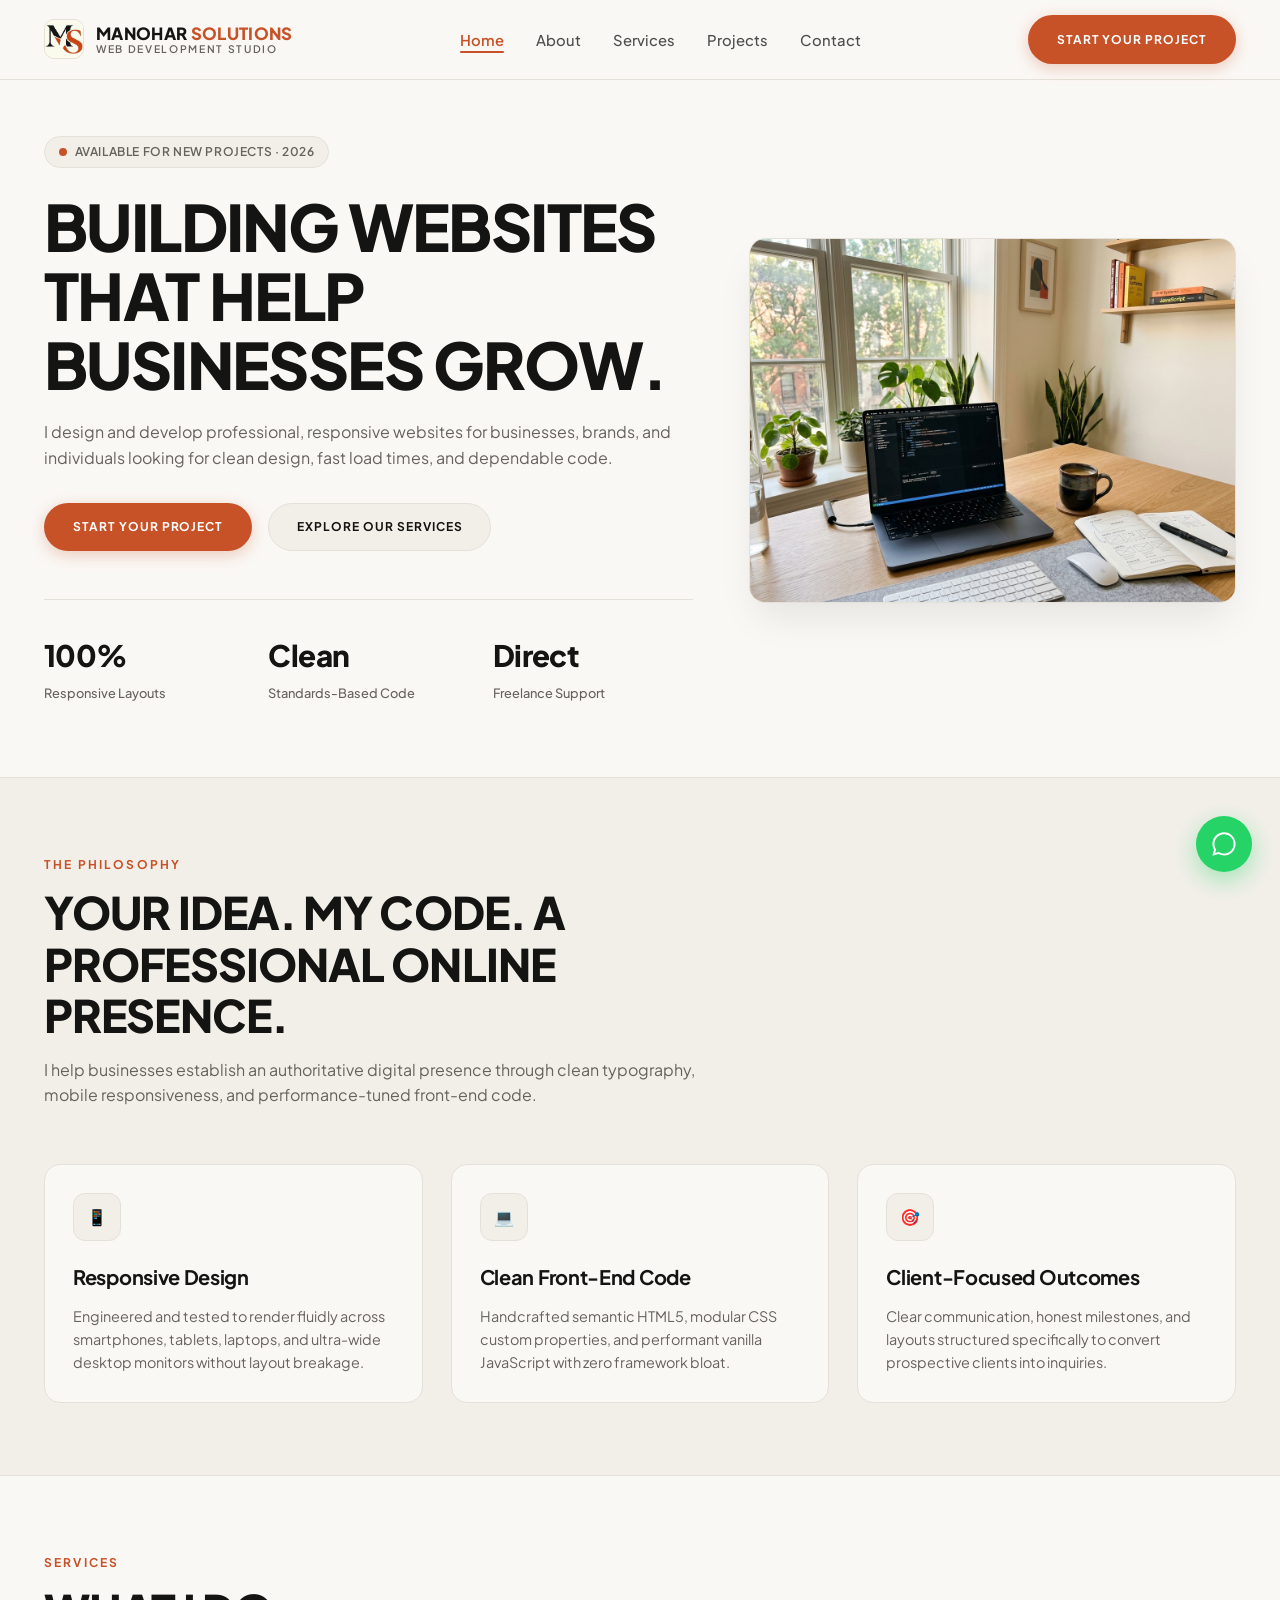
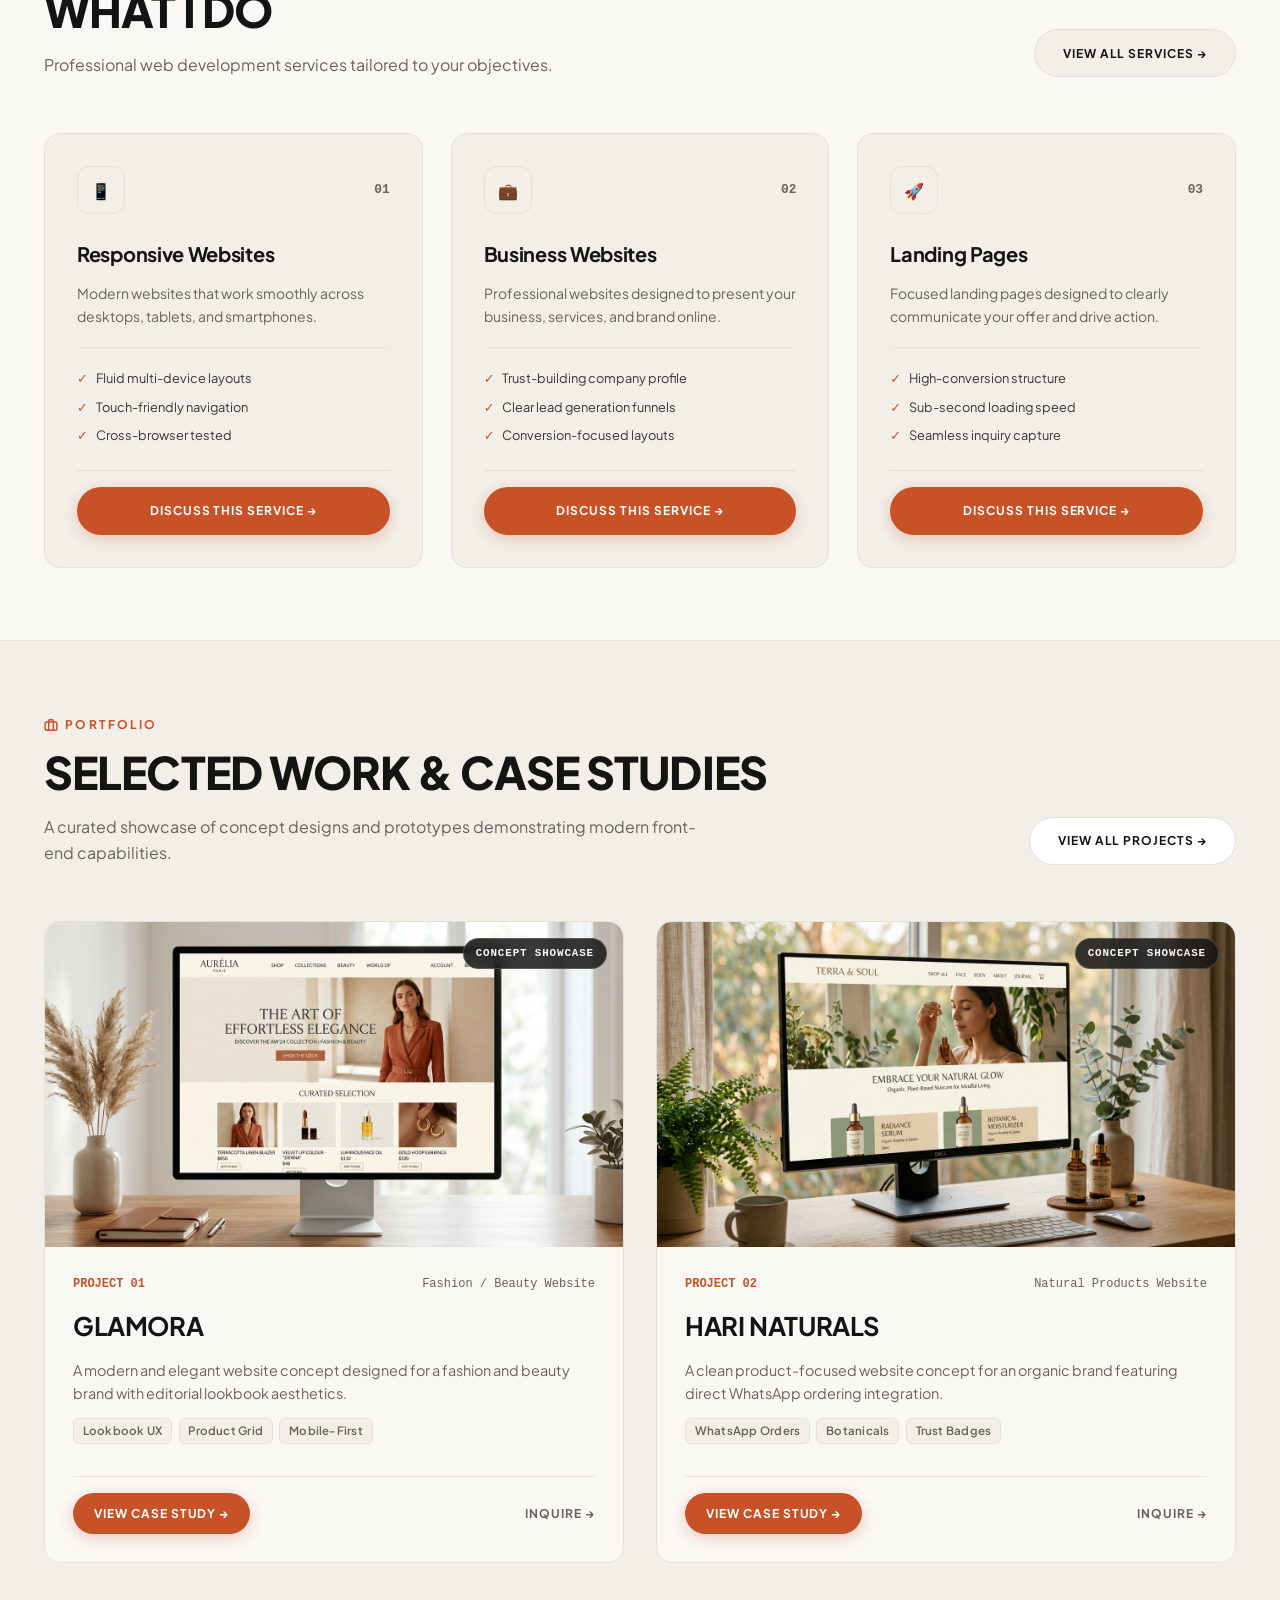
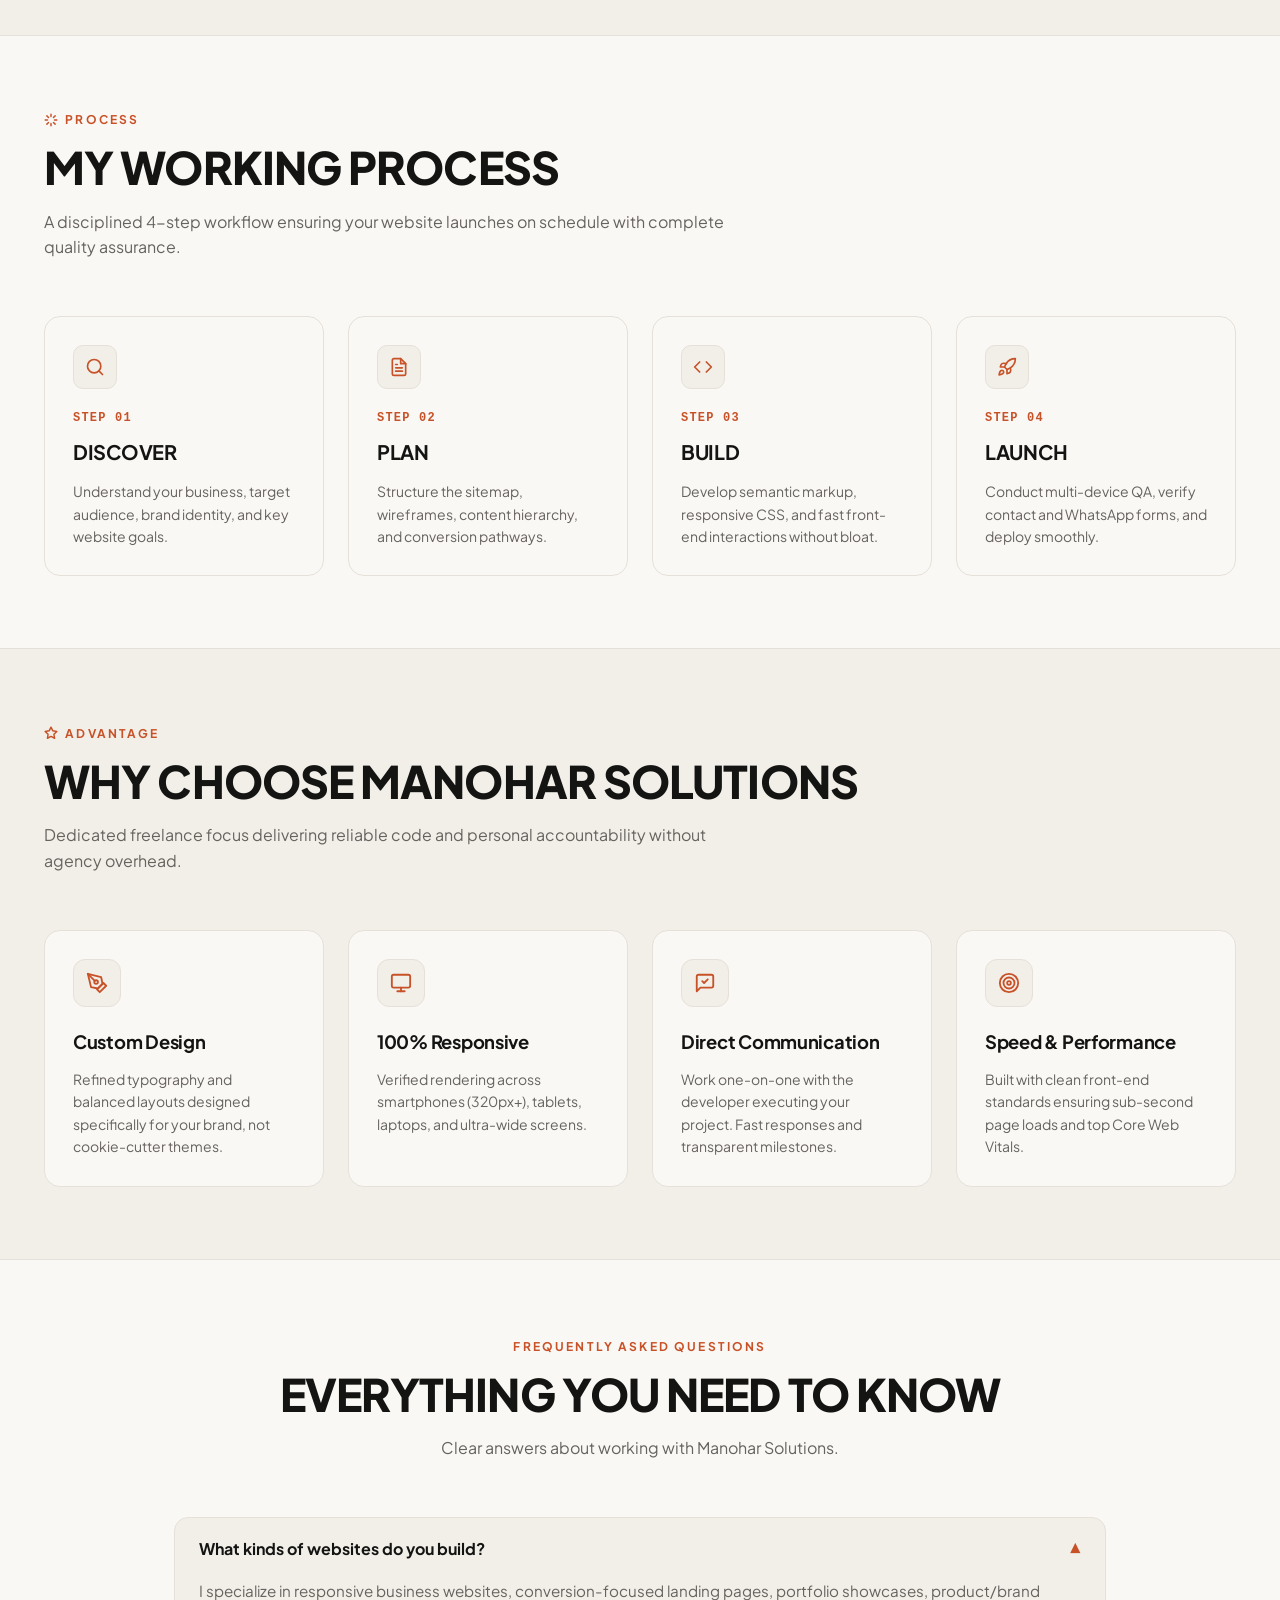
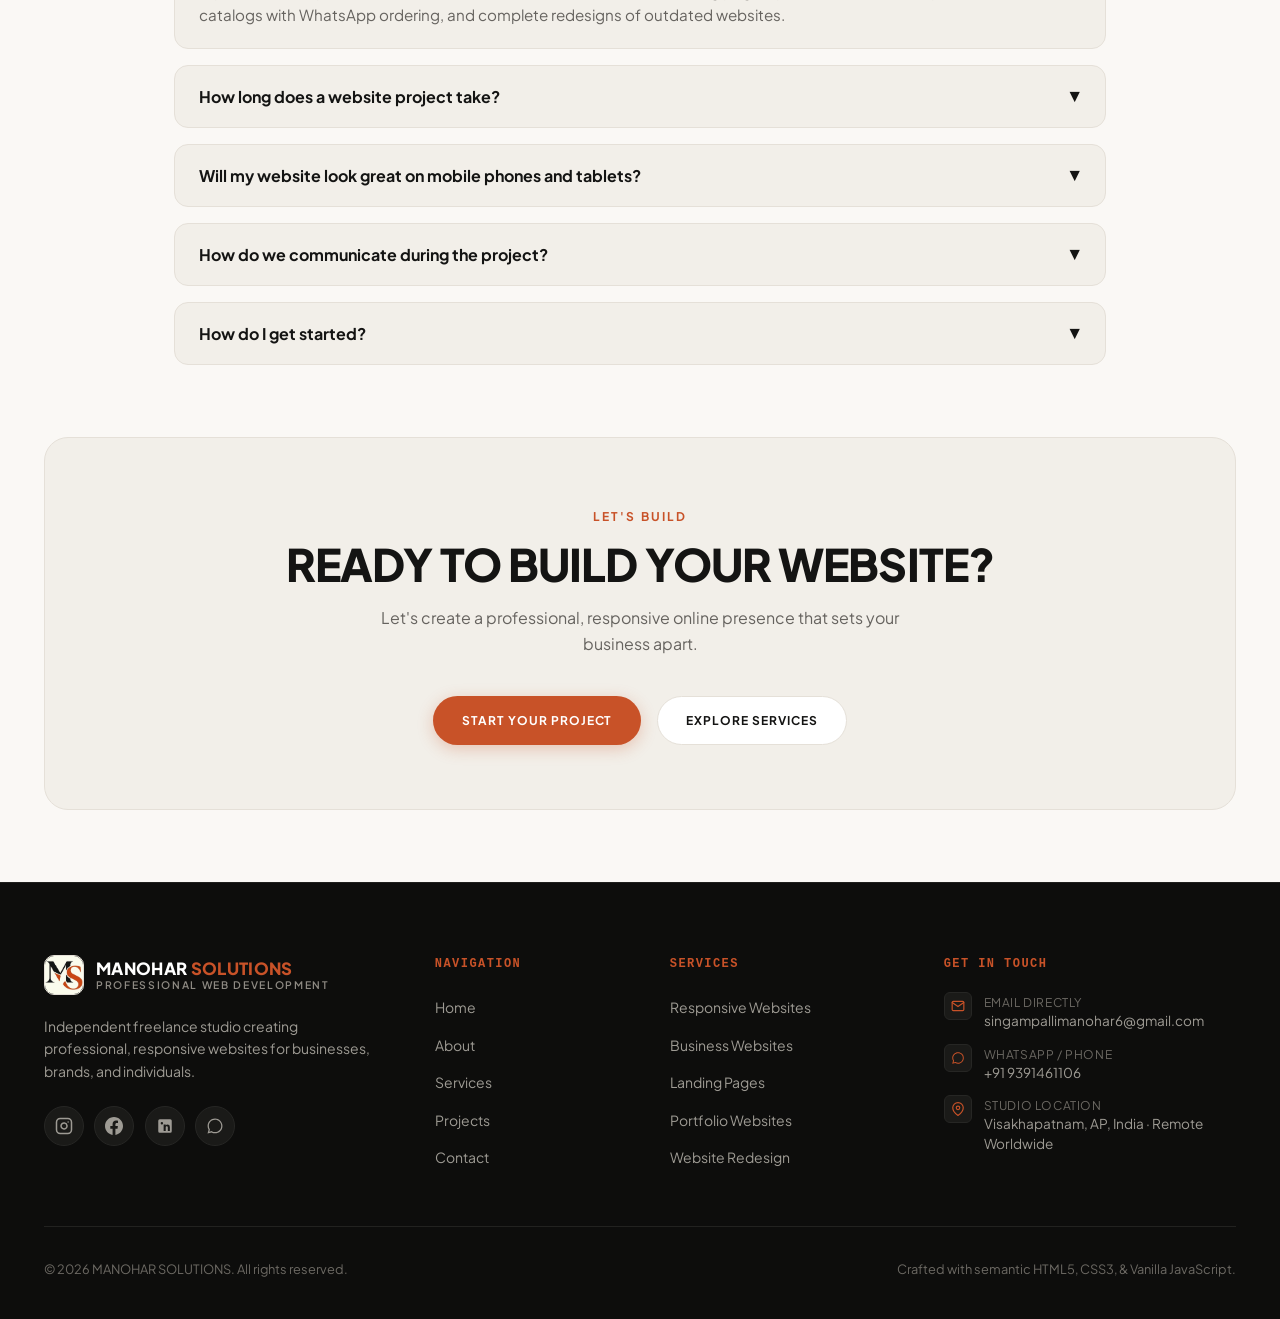
==== commit 9c89b86e: "Complete website audit, bug fixes, WhatsApp upgrade, and professional improvements" ====
--- a/index.html
+++ b/index.html
@@ -1,626 +1,641 @@
 <!DOCTYPE html>
-
 <html lang="en">
 <head>
-<meta charset="utf-8"/>
-<meta content="width=device-width, initial-scale=1.0" name="viewport"/>
-<title>MANOHAR SOLUTIONS | Professional Web Development</title>
-<meta content="MANOHAR SOLUTIONS creates professional, responsive websites, business websites, landing pages, and portfolio websites." name="description"/>
-<meta content="freelance web developer, website design, responsive web development, business websites, landing pages, HTML CSS JavaScript" name="keywords"/>
-<meta content="MANOHAR SOLUTIONS" name="author"/>
-<!-- Google Fonts -->
-<link href="https://fonts.googleapis.com" rel="preconnect"/>
-<link crossorigin="" href="https://fonts.gstatic.com" rel="preconnect"/>
-<link href="https://fonts.googleapis.com/css2?family=Plus+Jakarta+Sans:wght@400;500;600;700;800&amp;display=swap" rel="stylesheet"/>
-<!-- Custom Pure CSS -->
-<link href="css/style.css" rel="stylesheet"/>
-<link href="assets/images/favicon.png" rel="icon" type="image/png"/><link href="https://manoharsolutions.dev/index.html" rel="canonical"/><meta content="website" property="og:type"/><meta content="MANOHAR SOLUTIONS | Professional Web Development" property="og:title"/><meta content="MANOHAR SOLUTIONS creates professional, responsive websites, business websites, landing pages, and portfolio websites." property="og:description"/><meta content="assets/images/logo.png" property="og:image"/><meta content="summary_large_image" name="twitter:card"/><meta content="MANOHAR SOLUTIONS | Professional Web Development" name="twitter:title"/><meta content="MANOHAR SOLUTIONS creates professional, responsive websites, business websites, landing pages, and portfolio websites." name="twitter:description"/><meta content="assets/images/logo.png" name="twitter:image"/></head>
+  <meta charset="utf-8"/>
+  <meta content="width=device-width, initial-scale=1.0" name="viewport"/>
+  <title>MANOHAR SOLUTIONS | Professional Web Development</title>
+  <meta content="MANOHAR SOLUTIONS creates professional, modern, and responsive websites, business websites, landing pages, and portfolio showcases." name="description"/>
+  <meta content="freelance web developer, website design, responsive web development, business websites, landing pages, HTML CSS JavaScript, Manohar Solutions" name="keywords"/>
+  <meta content="MANOHAR SOLUTIONS" name="author"/>
+  <link href="assets/images/favicon.png" rel="icon" type="image/png"/>
+  
+  <!-- Google Fonts -->
+  <link href="https://fonts.googleapis.com" rel="preconnect"/>
+  <link crossorigin="" href="https://fonts.gstatic.com" rel="preconnect"/>
+  <link href="https://fonts.googleapis.com/css2?family=Plus+Jakarta+Sans:wght@400;500;600;700;800&amp;display=swap" rel="stylesheet"/>
+  
+  <!-- Custom Pure CSS -->
+  <link href="css/style.css" rel="stylesheet"/>
+
+  <!-- Canonical URL & Open Graph Metadata -->
+  <link href="https://manoharsolutions.dev/index.html" rel="canonical"/>
+  <meta content="website" property="og:type"/>
+  <meta content="MANOHAR SOLUTIONS | Professional Web Development" property="og:title"/>
+  <meta content="MANOHAR SOLUTIONS creates professional, modern, and responsive websites, business websites, landing pages, and portfolio showcases." property="og:description"/>
+  <meta content="assets/images/logo.png" property="og:image"/>
+  <meta content="summary_large_image" name="twitter:card"/>
+  <meta content="MANOHAR SOLUTIONS | Professional Web Development" name="twitter:title"/>
+  <meta content="MANOHAR SOLUTIONS creates professional, modern, and responsive websites, business websites, landing pages, and portfolio showcases." name="twitter:description"/>
+  <meta content="assets/images/logo.png" name="twitter:image"/>
+</head>
 <body>
-<!-- Sticky Navigation -->
-<header class="site-header">
-<div class="container nav-container">
-<a aria-label="MANOHAR SOLUTIONS" class="brand-link" href="index.html">
-<div class="brand-monogram">
-<img alt="MS Logo" src="assets/images/logo.png" style="width: 100%; height: 100%; object-fit: cover;"/>
-</div>
-<div class="brand-text">
-<span class="brand-name">MANOHAR <span>SOLUTIONS</span></span>
-<span class="brand-sub">Web Development Studio</span>
-</div>
-</a>
-<nav>
-<ul class="nav-links">
-<li class="nav-item active"><a href="index.html">Home</a></li>
-<li class="nav-item"><a href="about.html">About</a></li>
-<li class="nav-item"><a href="services.html">Services</a></li>
-<li class="nav-item"><a href="projects.html">Projects</a></li>
-<li class="nav-item"><a href="contact.html">Contact</a></li>
-</ul>
-</nav>
-<div class="nav-cta">
-<a class="btn btn-primary" href="contact.html">START A PROJECT</a>
-</div>
-<button aria-label="Open Navigation" class="hamburger-btn" type="button">
-<svg fill="none" height="22" stroke="currentColor" stroke-linecap="round" stroke-linejoin="round" stroke-width="2.2" viewbox="0 0 24 24" width="22">
-<line x1="3" x2="21" y1="6" y2="6"></line>
-<line x1="3" x2="21" y1="12" y2="12"></line>
-<line x1="3" x2="21" y1="18" y2="18"></line>
-</svg>
-</button>
-</div>
-</header>
-<!-- Mobile Drawer -->
-<div class="mobile-nav-drawer">
-<div class="mobile-nav-content">
-<div class="mobile-nav-header">
-<span class="brand-name">MANOHAR <span>SOLUTIONS</span></span>
-<button aria-label="Close Navigation" class="close-drawer-btn" style="background:none; border:none; display:flex; align-items:center; justify-content:center; cursor:pointer; color:var(--text-charcoal); padding:0.25rem;" type="button">
-<svg fill="none" height="22" stroke="currentColor" stroke-linecap="round" stroke-linejoin="round" stroke-width="2.2" viewbox="0 0 24 24" width="22">
-<line x1="18" x2="6" y1="6" y2="18"></line>
-<line x1="6" x2="18" y1="6" y2="18"></line>
-</svg>
-</button>
-</div>
-<ul class="mobile-nav-links">
-<li class="active"><a href="index.html">Home <span>→</span></a></li>
-<li><a href="about.html">About <span>→</span></a></li>
-<li><a href="services.html">Services <span>→</span></a></li>
-<li><a href="projects.html">Projects <span>→</span></a></li>
-<li><a href="contact.html">Contact <span>→</span></a></li>
-</ul>
-<div style="margin-top:auto;">
-<a class="btn btn-primary" href="contact.html" style="width:100%;">START A PROJECT</a>
-</div>
-</div>
-</div>
-<main>
-<!-- Hero Section -->
-<section class="hero-section">
-<div class="container hero-grid">
-<div>
-<div class="badge-status">
-<span class="badge-pulse"></span>
-<span>Available for new projects · 2026</span>
-</div>
-<h1 class="headline-xl">BUILDING WEBSITES THAT HELP BUSINESSES GROW.</h1>
-<p class="subheadline" style="margin-bottom: 2rem;">
-              I design and develop professional, responsive websites for businesses, brands, and individuals.
+  <!-- Sticky Navigation -->
+  <header class="site-header">
+    <div class="container nav-container">
+      <a aria-label="MANOHAR SOLUTIONS Homepage" class="brand-link" href="index.html">
+        <div class="brand-monogram">
+          <img alt="Manohar Solutions Monogram" src="assets/images/logo.png" style="width: 100%; height: 100%; object-fit: cover;"/>
+        </div>
+        <div class="brand-text">
+          <span class="brand-name">MANOHAR <span>SOLUTIONS</span></span>
+          <span class="brand-sub">Web Development Studio</span>
+        </div>
+      </a>
+      <nav aria-label="Main Navigation">
+        <ul class="nav-links">
+          <li class="nav-item active"><a href="index.html">Home</a></li>
+          <li class="nav-item"><a href="about.html">About</a></li>
+          <li class="nav-item"><a href="services.html">Services</a></li>
+          <li class="nav-item"><a href="projects.html">Projects</a></li>
+          <li class="nav-item"><a href="contact.html">Contact</a></li>
+        </ul>
+      </nav>
+      <div class="nav-cta">
+        <a class="btn btn-primary" href="contact.html">Start Your Project</a>
+      </div>
+      <button aria-expanded="false" aria-label="Open Navigation Menu" class="hamburger-btn" type="button">
+        <svg fill="none" height="22" stroke="currentColor" stroke-linecap="round" stroke-linejoin="round" stroke-width="2.2" viewbox="0 0 24 24" width="22">
+          <line x1="3" x2="21" y1="6" y2="6"></line>
+          <line x1="3" x2="21" y1="12" y2="12"></line>
+          <line x1="3" x2="21" y1="18" y2="18"></line>
+        </svg>
+      </button>
+    </div>
+  </header>
+
+  <!-- Mobile Drawer -->
+  <div aria-hidden="true" class="mobile-nav-drawer" role="dialog">
+    <div class="mobile-nav-content">
+      <div class="mobile-nav-header">
+        <span class="brand-name">MANOHAR <span>SOLUTIONS</span></span>
+        <button aria-label="Close Navigation" class="close-drawer-btn" style="background:none; border:none; display:flex; align-items:center; justify-content:center; cursor:pointer; color:var(--text-charcoal); padding:0.25rem;" type="button">
+          <svg fill="none" height="22" stroke="currentColor" stroke-linecap="round" stroke-linejoin="round" stroke-width="2.2" viewbox="0 0 24 24" width="22">
+            <line x1="18" x2="6" y1="6" y2="18"></line>
+            <line x1="6" x2="18" y1="6" y2="18"></line>
+          </svg>
+        </button>
+      </div>
+      <ul class="mobile-nav-links">
+        <li class="active"><a href="index.html">Home <span>→</span></a></li>
+        <li><a href="about.html">About <span>→</span></a></li>
+        <li><a href="services.html">Services <span>→</span></a></li>
+        <li><a href="projects.html">Projects <span>→</span></a></li>
+        <li><a href="contact.html">Contact <span>→</span></a></li>
+      </ul>
+      <div style="margin-top:auto;">
+        <a class="btn btn-primary" href="contact.html" style="width:100%;">Start Your Project</a>
+      </div>
+    </div>
+  </div>
+
+  <main>
+    <!-- 1. Hero Section -->
+    <section class="hero-section">
+      <div class="container hero-grid">
+        <div>
+          <div class="badge-status">
+            <span class="badge-pulse"></span>
+            <span>Available for new projects · 2026</span>
+          </div>
+          <h1 class="headline-xl">BUILDING WEBSITES THAT HELP BUSINESSES GROW.</h1>
+          <p class="subheadline" style="margin-bottom: 2rem;">
+            I design and develop professional, responsive websites for businesses, brands, and individuals looking for clean design, fast load times, and dependable code.
+          </p>
+          <div class="hero-actions">
+            <a class="btn btn-primary" href="contact.html">Start Your Project</a>
+            <a class="btn btn-secondary" href="services.html">Explore Our Services</a>
+          </div>
+          <div class="hero-stats">
+            <div class="stat-item">
+              <span class="stat-num">100%</span>
+              <span class="stat-label">Responsive Layouts</span>
+            </div>
+            <div class="stat-item">
+              <span class="stat-num">Clean</span>
+              <span class="stat-label">Standards-Based Code</span>
+            </div>
+            <div class="stat-item">
+              <span class="stat-num">Direct</span>
+              <span class="stat-label">Freelance Support</span>
+            </div>
+          </div>
+        </div>
+        <!-- Hero Visual Image -->
+        <div>
+          <div style="border-radius: 16px; overflow: hidden; box-shadow: 0 20px 40px -10px rgba(20,20,19,0.1); border: 1px solid var(--border-stone); background: var(--bg-stone);">
+            <img alt="Manohar Web Development Studio Workspace" src="assets/images/manohar_studio_workspace_1790489209515.jpg" style="width: 100%; height: auto; display: block; object-fit: cover; aspect-ratio: 4/3;" loading="eager"/>
+          </div>
+        </div>
+      </div>
+    </section>
+
+    <!-- 2. The Philosophy / Trust -->
+    <section class="section section-stone">
+      <div class="container">
+        <div class="section-header" style="max-width: 760px;">
+          <span class="eyebrow">THE PHILOSOPHY</span>
+          <h2 class="headline-lg">YOUR IDEA. MY CODE. A PROFESSIONAL ONLINE PRESENCE.</h2>
+          <p class="subheadline">
+            I help businesses establish an authoritative digital presence through clean typography, mobile responsiveness, and performance-tuned front-end code.
+          </p>
+        </div>
+        <div class="grid-3">
+          <div class="feature-card">
+            <div class="card-icon">📱</div>
+            <h3 class="headline-md" style="font-size: 1.25rem;">Responsive Design</h3>
+            <p style="color: var(--text-muted); font-size: 0.9rem;">
+              Engineered and tested to render fluidly across smartphones, tablets, laptops, and ultra-wide desktop monitors without layout breakage.
             </p>
-<div class="hero-actions">
-<a class="btn btn-primary" href="contact.html">START A PROJECT</a>
-<a class="btn btn-secondary" href="projects.html">VIEW MY WORK ↓</a>
-</div>
-<div class="hero-stats">
-<div class="stat-item">
-<span class="stat-num">100%</span>
-<span class="stat-label">Responsive Design</span>
-</div>
-<div class="stat-item">
-<span class="stat-num">Clean</span>
-<span class="stat-label">Modern Code</span>
-</div>
-<div class="stat-item">
-<span class="stat-num">Direct</span>
-<span class="stat-label">Communication</span>
-</div>
-</div>
-</div>
-<!-- Hero Image -->
-<div>
-  <div style="border-radius: 16px; overflow: hidden; box-shadow: 0 20px 40px -10px rgba(20,20,19,0.1); border: 1px solid var(--border-stone); background: var(--bg-stone);">
-    <img src="assets/images/manohar_studio_workspace_1790489209515.jpg" alt="Manohar Web Development Studio Workspace" style="width: 100%; height: auto; display: block; object-fit: cover; aspect-ratio: 4/3;" />
-  </div>
-</div>
-</div>
-</section>
-<!-- Trust / Intro Section -->
-<section class="section section-stone">
-<div class="container">
-<div class="section-header" style="max-width: 760px;">
-<span class="eyebrow">THE PHILOSOPHY</span>
-<h2 class="headline-lg">YOUR IDEA. MY CODE. A PROFESSIONAL ONLINE PRESENCE.</h2>
-<p class="subheadline">
-              I help businesses and individuals establish a strong online presence through clean design, responsive development, and user-focused websites.
+          </div>
+          <div class="feature-card">
+            <div class="card-icon">💻</div>
+            <h3 class="headline-md" style="font-size: 1.25rem;">Clean Front-End Code</h3>
+            <p style="color: var(--text-muted); font-size: 0.9rem;">
+              Handcrafted semantic HTML5, modular CSS custom properties, and performant vanilla JavaScript with zero framework bloat.
             </p>
-</div>
-<div class="grid-3">
-<div class="feature-card">
-<div class="card-icon">📱</div>
-<h3 class="headline-md" style="font-size: 1.25rem;">Responsive Design</h3>
-<p style="color: var(--text-muted); font-size: 0.9rem;">
-                Modern websites engineered to work smoothly and reliably across smartphones, tablets, laptops, and ultra-wide desktops.
-              </p>
-</div>
-<div class="feature-card">
-<div class="card-icon">💻</div>
-<h3 class="headline-md" style="font-size: 1.25rem;">Clean Development</h3>
-<p style="color: var(--text-muted); font-size: 0.9rem;">
-                Handcrafted semantic HTML5, modular CSS, and modern JavaScript for superior loading speeds and zero code bloat.
-              </p>
-</div>
-<div class="feature-card">
-<div class="card-icon">🎯</div>
-<h3 class="headline-md" style="font-size: 1.25rem;">Client-Focused Solutions</h3>
-<p style="color: var(--text-muted); font-size: 0.9rem;">
-                Collaborative process focused directly on turning your unique vision into an effective, conversion-driven website.
-              </p>
-</div>
-</div>
-</div>
-</section>
-<!-- Services Preview Section -->
-<section class="section">
-<div class="container">
-<div class="section-header-row">
-<div>
-<span class="eyebrow">SERVICES</span>
-<h2 class="headline-lg">WHAT I DO</h2>
-<p class="subheadline">Professional web development services built around your goals.</p>
-</div>
-<a class="btn btn-secondary" href="services.html">VIEW ALL SERVICES →</a>
-</div>
-<div class="grid-3">
-<!-- 1. Responsive Websites -->
-<div class="service-card">
-<div>
-<div class="service-card-top">
-<span class="card-icon" style="margin-bottom:0;">📱</span>
-<span class="service-num">01</span>
-</div>
-<h3 class="headline-md" style="font-size:1.25rem;">Responsive Websites</h3>
-<p style="color:var(--text-muted); font-size:0.875rem;">Modern websites that work smoothly across desktops, tablets, and smartphones.</p>
-<ul class="service-features">
-<li><span class="check-mark">✓</span> Fluid multi-device layouts</li>
-<li><span class="check-mark">✓</span> Touch-friendly navigation</li>
-<li><span class="check-mark">✓</span> Cross-browser tested</li>
-</ul>
-</div>
-<div style="margin-top:1.5rem; padding-top:1rem; border-top:1px solid var(--border-stone);">
-<a class="btn btn-primary" href="contact.html" style="width:100%;">DISCUSS YOUR PROJECT →</a>
-</div>
-</div>
-<!-- 2. Business Websites -->
-<div class="service-card">
-<div>
-<div class="service-card-top">
-<span class="card-icon" style="margin-bottom:0;">💼</span>
-<span class="service-num">02</span>
-</div>
-<h3 class="headline-md" style="font-size:1.25rem;">Business Websites</h3>
-<p style="color:var(--text-muted); font-size:0.875rem;">Professional websites designed to present your business, services, and brand online.</p>
-<ul class="service-features">
-<li><span class="check-mark">✓</span> Trust-building company profile</li>
-<li><span class="check-mark">✓</span> Clear lead generation funnels</li>
-<li><span class="check-mark">✓</span> Conversion-focused layouts</li>
-</ul>
-</div>
-<div style="margin-top:1.5rem; padding-top:1rem; border-top:1px solid var(--border-stone);">
-<a class="btn btn-primary" href="contact.html" style="width:100%;">DISCUSS YOUR PROJECT →</a>
-</div>
-</div>
-<!-- 3. Landing Pages -->
-<div class="service-card">
-<div>
-<div class="service-card-top">
-<span class="card-icon" style="margin-bottom:0;">🚀</span>
-<span class="service-num">03</span>
-</div>
-<h3 class="headline-md" style="font-size:1.25rem;">Landing Pages</h3>
-<p style="color:var(--text-muted); font-size:0.875rem;">Focused landing pages designed to clearly communicate your offer and encourage visitors to take action.</p>
-<ul class="service-features">
-<li><span class="check-mark">✓</span> High-conversion structure</li>
-<li><span class="check-mark">✓</span> Sub-second loading speed</li>
-<li><span class="check-mark">✓</span> Seamless inquiry capture</li>
-</ul>
-</div>
-<div style="margin-top:1.5rem; padding-top:1rem; border-top:1px solid var(--border-stone);">
-<a class="btn btn-primary" href="contact.html" style="width:100%;">DISCUSS YOUR PROJECT →</a>
-</div>
-</div>
-</div>
-</div>
-</section>
-<!-- Selected Work Section -->
-<section class="section section-stone">
-<div class="container">
-<div class="section-header-row">
-<div>
-<span class="eyebrow">
-<svg fill="none" height="14" stroke="currentColor" stroke-linecap="round" stroke-linejoin="round" stroke-width="2.5" viewbox="0 0 24 24" width="14"><rect height="14" rx="2" ry="2" width="20" x="2" y="7"></rect><path d="M16 21V5a2 2 0 0 0-2-2h-4a2 2 0 0 0-2 2v16"></path></svg>
-                PORTFOLIO
+          </div>
+          <div class="feature-card">
+            <div class="card-icon">🎯</div>
+            <h3 class="headline-md" style="font-size: 1.25rem;">Client-Focused Outcomes</h3>
+            <p style="color: var(--text-muted); font-size: 0.9rem;">
+              Clear communication, honest milestones, and layouts structured specifically to convert prospective clients into inquiries.
+            </p>
+          </div>
+        </div>
+      </div>
+    </section>
+
+    <!-- 3. Services Preview Section -->
+    <section class="section">
+      <div class="container">
+        <div class="section-header-row">
+          <div>
+            <span class="eyebrow">SERVICES</span>
+            <h2 class="headline-lg">WHAT I DO</h2>
+            <p class="subheadline">Professional web development services tailored to your objectives.</p>
+          </div>
+          <a class="btn btn-secondary" href="services.html">VIEW ALL SERVICES →</a>
+        </div>
+        <div class="grid-3">
+          <!-- 1. Responsive Websites -->
+          <div class="service-card">
+            <div>
+              <div class="service-card-top">
+                <span class="card-icon" style="margin-bottom:0;">📱</span>
+                <span class="service-num">01</span>
+              </div>
+              <h3 class="headline-md" style="font-size:1.25rem;">Responsive Websites</h3>
+              <p style="color:var(--text-muted); font-size:0.875rem;">Modern websites that work smoothly across desktops, tablets, and smartphones.</p>
+              <ul class="service-features">
+                <li><span class="check-mark">✓</span> Fluid multi-device layouts</li>
+                <li><span class="check-mark">✓</span> Touch-friendly navigation</li>
+                <li><span class="check-mark">✓</span> Cross-browser tested</li>
+              </ul>
+            </div>
+            <div style="margin-top:1.5rem; padding-top:1rem; border-top:1px solid var(--border-stone);">
+              <a class="btn btn-primary" href="contact.html?service=Responsive%20Websites" style="width:100%;">DISCUSS THIS SERVICE →</a>
+            </div>
+          </div>
+          <!-- 2. Business Websites -->
+          <div class="service-card">
+            <div>
+              <div class="service-card-top">
+                <span class="card-icon" style="margin-bottom:0;">💼</span>
+                <span class="service-num">02</span>
+              </div>
+              <h3 class="headline-md" style="font-size:1.25rem;">Business Websites</h3>
+              <p style="color:var(--text-muted); font-size:0.875rem;">Professional websites designed to present your business, services, and brand online.</p>
+              <ul class="service-features">
+                <li><span class="check-mark">✓</span> Trust-building company profile</li>
+                <li><span class="check-mark">✓</span> Clear lead generation funnels</li>
+                <li><span class="check-mark">✓</span> Conversion-focused layouts</li>
+              </ul>
+            </div>
+            <div style="margin-top:1.5rem; padding-top:1rem; border-top:1px solid var(--border-stone);">
+              <a class="btn btn-primary" href="contact.html?service=Business%20Websites" style="width:100%;">DISCUSS THIS SERVICE →</a>
+            </div>
+          </div>
+          <!-- 3. Landing Pages -->
+          <div class="service-card">
+            <div>
+              <div class="service-card-top">
+                <span class="card-icon" style="margin-bottom:0;">🚀</span>
+                <span class="service-num">03</span>
+              </div>
+              <h3 class="headline-md" style="font-size:1.25rem;">Landing Pages</h3>
+              <p style="color:var(--text-muted); font-size:0.875rem;">Focused landing pages designed to clearly communicate your offer and drive action.</p>
+              <ul class="service-features">
+                <li><span class="check-mark">✓</span> High-conversion structure</li>
+                <li><span class="check-mark">✓</span> Sub-second loading speed</li>
+                <li><span class="check-mark">✓</span> Seamless inquiry capture</li>
+              </ul>
+            </div>
+            <div style="margin-top:1.5rem; padding-top:1rem; border-top:1px solid var(--border-stone);">
+              <a class="btn btn-primary" href="contact.html?service=Landing%20Pages" style="width:100%;">DISCUSS THIS SERVICE →</a>
+            </div>
+          </div>
+        </div>
+      </div>
+    </section>
+
+    <!-- 4. Selected Work / Case Studies Section -->
+    <section class="section section-stone">
+      <div class="container">
+        <div class="section-header-row">
+          <div>
+            <span class="eyebrow">
+              <svg fill="none" height="14" stroke="currentColor" stroke-linecap="round" stroke-linejoin="round" stroke-width="2.5" viewbox="0 0 24 24" width="14"><rect height="14" rx="2" ry="2" width="20" x="2" y="7"></rect><path d="M16 21V5a2 2 0 0 0-2-2h-4a2 2 0 0 0-2 2v16"></path></svg>
+              PORTFOLIO
+            </span>
+            <h2 class="headline-lg">SELECTED WORK &amp; CASE STUDIES</h2>
+            <p class="subheadline">A curated showcase of concept designs and prototypes demonstrating modern front-end capabilities.</p>
+          </div>
+          <a class="btn btn-white" href="projects.html">VIEW ALL PROJECTS →</a>
+        </div>
+        <div class="grid-2">
+          <!-- Project 01: GLAMORA -->
+          <div class="project-card">
+            <a aria-label="View Glamora Case Study" class="project-img-wrap" href="casestudy.html?project=glamora">
+              <img alt="GLAMORA Fashion Website" src="assets/images/glamora_fashion_showcase_1790489146985.jpg" loading="lazy" decoding="async"/>
+              <span class="tag-badge">CONCEPT SHOWCASE</span>
+            </a>
+            <div class="project-meta">
+              <div>
+                <div class="project-meta-top">
+                  <span class="p-num">PROJECT 01</span>
+                  <span>Fashion / Beauty Website</span>
+                </div>
+                <h3 class="headline-md">
+                  <a href="casestudy.html?project=glamora">GLAMORA</a>
+                </h3>
+                <p style="color:var(--text-muted); font-size:0.9rem; line-height:1.6;">A modern and elegant website concept designed for a fashion and beauty brand with editorial lookbook aesthetics.</p>
+                <div class="project-tags">
+                  <span class="project-tag">Lookbook UX</span>
+                  <span class="project-tag">Product Grid</span>
+                  <span class="project-tag">Mobile-First</span>
+                </div>
+              </div>
+              <div class="project-meta-bottom">
+                <a class="btn btn-primary" href="casestudy.html?project=glamora" style="padding: 0.6rem 1.25rem;">VIEW CASE STUDY →</a>
+                <a class="btn-link" href="contact.html?project=glamora" style="color:var(--text-muted); font-size:0.75rem;">INQUIRE →</a>
+              </div>
+            </div>
+          </div>
+          <!-- Project 02: HARI NATURALS -->
+          <div class="project-card">
+            <a aria-label="View Hari Naturals Case Study" class="project-img-wrap" href="casestudy.html?project=hari-naturals">
+              <img alt="HARI NATURALS Product Website" src="assets/images/hari_naturals_showcase_1790489158642.jpg" loading="lazy" decoding="async"/>
+              <span class="tag-badge">CONCEPT SHOWCASE</span>
+            </a>
+            <div class="project-meta">
+              <div>
+                <div class="project-meta-top">
+                  <span class="p-num">PROJECT 02</span>
+                  <span>Natural Products Website</span>
+                </div>
+                <h3 class="headline-md">
+                  <a href="casestudy.html?project=hari-naturals">HARI NATURALS</a>
+                </h3>
+                <p style="color:var(--text-muted); font-size:0.9rem; line-height:1.6;">A clean product-focused website concept for an organic brand featuring direct WhatsApp ordering integration.</p>
+                <div class="project-tags">
+                  <span class="project-tag">WhatsApp Orders</span>
+                  <span class="project-tag">Botanicals</span>
+                  <span class="project-tag">Trust Badges</span>
+                </div>
+              </div>
+              <div class="project-meta-bottom">
+                <a class="btn btn-primary" href="casestudy.html?project=hari-naturals" style="padding: 0.6rem 1.25rem;">VIEW CASE STUDY →</a>
+                <a class="btn-link" href="contact.html?project=hari-naturals" style="color:var(--text-muted); font-size:0.75rem;">INQUIRE →</a>
+              </div>
+            </div>
+          </div>
+        </div>
+      </div>
+    </section>
+
+    <!-- 5. Working Process (Discover, Plan, Build, Launch) -->
+    <section class="section">
+      <div class="container">
+        <div class="section-header">
+          <span class="eyebrow">
+            <svg fill="none" height="14" stroke="currentColor" stroke-linecap="round" stroke-linejoin="round" stroke-width="2.5" viewbox="0 0 24 24" width="14"><path d="M12 2v4M12 18v4M4.93 4.93l2.83 2.83M16.24 16.24l2.83 2.83M2 12h4M18 12h4M4.93 19.07l2.83-2.83M16.24 7.76l2.83-2.83"></path></svg>
+            PROCESS
+          </span>
+          <h2 class="headline-lg">MY WORKING PROCESS</h2>
+          <p class="subheadline">A disciplined 4-step workflow ensuring your website launches on schedule with complete quality assurance.</p>
+        </div>
+        <div class="grid-4">
+          <div class="process-step">
+            <div class="process-icon">
+              <svg fill="none" stroke="currentColor" stroke-linecap="round" stroke-linejoin="round" stroke-width="2" viewbox="0 0 24 24">
+                <circle cx="11" cy="11" r="8"></circle>
+                <line x1="21" x2="16.65" y1="21" y2="16.65"></line>
+              </svg>
+            </div>
+            <span class="step-badge">STEP 01</span>
+            <h3 class="headline-md" style="font-size:1.25rem;">DISCOVER</h3>
+            <p style="color:var(--text-muted); font-size:0.875rem;">Understand your business, target audience, brand identity, and key website goals.</p>
+          </div>
+          <div class="process-step">
+            <div class="process-icon">
+              <svg fill="none" stroke="currentColor" stroke-linecap="round" stroke-linejoin="round" stroke-width="2" viewbox="0 0 24 24">
+                <path d="M14 2H6a2 2 0 0 0-2 2v16a2 2 0 0 0 2 2h12a2 2 0 0 0 2-2V8z"></path>
+                <polyline points="14 2 14 8 20 8"></polyline>
+                <line x1="16" x2="8" y1="13" y2="13"></line>
+                <line x1="16" x2="8" y1="17" y2="17"></line>
+                <polyline points="10 9 9 9 8 9"></polyline>
+              </svg>
+            </div>
+            <span class="step-badge">STEP 02</span>
+            <h3 class="headline-md" style="font-size:1.25rem;">PLAN</h3>
+            <p style="color:var(--text-muted); font-size:0.875rem;">Structure the sitemap, wireframes, content hierarchy, and conversion pathways.</p>
+          </div>
+          <div class="process-step">
+            <div class="process-icon">
+              <svg fill="none" stroke="currentColor" stroke-linecap="round" stroke-linejoin="round" stroke-width="2" viewbox="0 0 24 24">
+                <polyline points="16 18 22 12 16 6"></polyline>
+                <polyline points="8 6 2 12 8 18"></polyline>
+              </svg>
+            </div>
+            <span class="step-badge">STEP 03</span>
+            <h3 class="headline-md" style="font-size:1.25rem;">BUILD</h3>
+            <p style="color:var(--text-muted); font-size:0.875rem;">Develop semantic markup, responsive CSS, and fast front-end interactions without bloat.</p>
+          </div>
+          <div class="process-step">
+            <div class="process-icon">
+              <svg fill="none" stroke="currentColor" stroke-linecap="round" stroke-linejoin="round" stroke-width="2" viewbox="0 0 24 24">
+                <path d="M4.5 16.5c-1.5 1.26-2 5-2 5s3.74-.5 5-2c.71-.84.7-2.13-.09-2.91a2.18 2.18 0 0 0-2.91-.09z"></path>
+                <path d="M12 15l-3-3a22 22 0 0 1 2-3.95A12.88 12.88 0 0 1 22 2c0 2.72-.78 7.5-6 11a22.35 22.35 0 0 1-4 2z"></path>
+                <path d="M9 12H4s.55-3.03 2-4c1.62-1.08 5 0 5 0"></path>
+                <path d="M12 15v5s3.03-.55 4-2c1.08-1.62 0-5 0-5"></path>
+              </svg>
+            </div>
+            <span class="step-badge">STEP 04</span>
+            <h3 class="headline-md" style="font-size:1.25rem;">LAUNCH</h3>
+            <p style="color:var(--text-muted); font-size:0.875rem;">Conduct multi-device QA, verify contact and WhatsApp forms, and deploy smoothly.</p>
+          </div>
+        </div>
+      </div>
+    </section>
+
+    <!-- 6. Why Manohar Solutions -->
+    <section class="section section-stone">
+      <div class="container">
+        <div class="section-header">
+          <span class="eyebrow">
+            <svg fill="none" height="14" stroke="currentColor" stroke-linecap="round" stroke-linejoin="round" stroke-width="2.5" viewbox="0 0 24 24" width="14"><polygon points="12 2 15.09 8.26 22 9.27 17 14.14 18.18 21.02 12 17.77 5.82 21.02 7 14.14 2 9.27 8.91 8.26 12 2"></polygon></svg>
+            ADVANTAGE
+          </span>
+          <h2 class="headline-lg">WHY CHOOSE MANOHAR SOLUTIONS</h2>
+          <p class="subheadline">Dedicated freelance focus delivering reliable code and personal accountability without agency overhead.</p>
+        </div>
+        <div class="grid-4">
+          <div class="feature-card">
+            <div class="card-icon">
+              <svg fill="none" height="22" stroke="currentColor" stroke-linecap="round" stroke-linejoin="round" stroke-width="2" viewbox="0 0 24 24" width="22">
+                <path d="M12 19l7-7 3 3-7 7-3-3z"></path>
+                <path d="M18 13l-1.5-7.5L2 2l3.5 14.5L13 18l5-5z"></path>
+                <path d="M2 2l7.586 7.586"></path>
+                <circle cx="11" cy="11" r="2"></circle>
+              </svg>
+            </div>
+            <h3 class="headline-md" style="font-size:1.15rem;">Custom Design</h3>
+            <p style="color:var(--text-muted); font-size:0.875rem;">Refined typography and balanced layouts designed specifically for your brand, not cookie-cutter themes.</p>
+          </div>
+          <div class="feature-card">
+            <div class="card-icon">
+              <svg fill="none" height="22" stroke="currentColor" stroke-linecap="round" stroke-linejoin="round" stroke-width="2" viewbox="0 0 24 24" width="22">
+                <rect height="14" rx="2" ry="2" width="20" x="2" y="3"></rect>
+                <line x1="8" x2="16" y1="21" y2="21"></line>
+                <line x1="12" x2="12" y1="17" y2="21"></line>
+              </svg>
+            </div>
+            <h3 class="headline-md" style="font-size:1.15rem;">100% Responsive</h3>
+            <p style="color:var(--text-muted); font-size:0.875rem;">Verified rendering across smartphones (320px+), tablets, laptops, and ultra-wide screens.</p>
+          </div>
+          <div class="feature-card">
+            <div class="card-icon">
+              <svg fill="none" height="22" stroke="currentColor" stroke-linecap="round" stroke-linejoin="round" stroke-width="2" viewbox="0 0 24 24" width="22">
+                <path d="M21 15a2 2 0 0 1-2 2H7l-4 4V5a2 2 0 0 1 2-2h14a2 2 0 0 1 2 2z"></path>
+                <polyline points="9 10 11 12 15 8"></polyline>
+              </svg>
+            </div>
+            <h3 class="headline-md" style="font-size:1.15rem;">Direct Communication</h3>
+            <p style="color:var(--text-muted); font-size:0.875rem;">Work one-on-one with the developer executing your project. Fast responses and transparent milestones.</p>
+          </div>
+          <div class="feature-card">
+            <div class="card-icon">
+              <svg fill="none" height="22" stroke="currentColor" stroke-linecap="round" stroke-linejoin="round" stroke-width="2" viewbox="0 0 24 24" width="22">
+                <circle cx="12" cy="12" r="10"></circle>
+                <circle cx="12" cy="12" r="6"></circle>
+                <circle cx="12" cy="12" r="2"></circle>
+              </svg>
+            </div>
+            <h3 class="headline-md" style="font-size:1.15rem;">Speed &amp; Performance</h3>
+            <p style="color:var(--text-muted); font-size:0.875rem;">Built with clean front-end standards ensuring sub-second page loads and top Core Web Vitals.</p>
+          </div>
+        </div>
+      </div>
+    </section>
+
+    <!-- 7. Frequently Asked Questions (Homepage FAQ as requested) -->
+    <section class="section">
+      <div class="container-narrow">
+        <div class="section-header" style="text-align: center;">
+          <span class="eyebrow">FREQUENTLY ASKED QUESTIONS</span>
+          <h2 class="headline-lg">EVERYTHING YOU NEED TO KNOW</h2>
+          <p class="subheadline" style="margin: 0 auto;">Clear answers about working with Manohar Solutions.</p>
+        </div>
+        <div class="faq-list">
+          <div class="faq-item active">
+            <button class="faq-question" type="button" aria-expanded="true">
+              <span>What kinds of websites do you build?</span>
+              <span class="faq-chevron">▼</span>
+            </button>
+            <div class="faq-answer">
+              I specialize in responsive business websites, conversion-focused landing pages, portfolio showcases, product/brand catalogs with WhatsApp ordering, and complete redesigns of outdated websites.
+            </div>
+          </div>
+          <div class="faq-item">
+            <button class="faq-question" type="button" aria-expanded="false">
+              <span>How long does a website project take?</span>
+              <span class="faq-chevron">▼</span>
+            </button>
+            <div class="faq-answer">
+              A high-converting single-page landing page typically takes 4 to 7 business days. A multi-page business or portfolio website typically takes 10 to 14 business days, depending on content readiness and custom requirements.
+            </div>
+          </div>
+          <div class="faq-item">
+            <button class="faq-question" type="button" aria-expanded="false">
+              <span>Will my website look great on mobile phones and tablets?</span>
+              <span class="faq-chevron">▼</span>
+            </button>
+            <div class="faq-answer">
+              Yes, 100%. Every project undergoes multi-viewport QA from compact 320px smartphone screens up through high-resolution 4K desktop displays to guarantee flawless typography, spacing, and touch interactions.
+            </div>
+          </div>
+          <div class="faq-item">
+            <button class="faq-question" type="button" aria-expanded="false">
+              <span>How do we communicate during the project?</span>
+              <span class="faq-chevron">▼</span>
+            </button>
+            <div class="faq-answer">
+              We communicate directly via WhatsApp and email. You will receive regular visual check-ins and live milestone links, ensuring full transparency without waiting on account managers or agency intermediaries.
+            </div>
+          </div>
+          <div class="faq-item">
+            <button class="faq-question" type="button" aria-expanded="false">
+              <span>How do I get started?</span>
+              <span class="faq-chevron">▼</span>
+            </button>
+            <div class="faq-answer">
+              Simply click "Start Your Project" or reach out directly on WhatsApp (+91 9391461106). Share your business concept and timeline, and I will provide an honest scope breakdown and recommendation.
+            </div>
+          </div>
+        </div>
+      </div>
+    </section>
+
+    <!-- 8. Final CTA -->
+    <section class="section" style="padding-top: 0;">
+      <div class="container">
+        <div class="cta-banner">
+          <span class="eyebrow">LET'S BUILD</span>
+          <h2 class="headline-lg" style="margin-bottom: 1rem;">READY TO BUILD YOUR WEBSITE?</h2>
+          <p class="subheadline" style="margin: 0 auto 2.5rem; max-width: 540px;">
+            Let's create a professional, responsive online presence that sets your business apart.
+          </p>
+          <div style="display: flex; justify-content: center; gap: 1rem; flex-wrap: wrap;">
+            <a class="btn btn-primary" href="contact.html">Start Your Project</a>
+            <a class="btn btn-white" href="services.html">Explore Services</a>
+          </div>
+        </div>
+      </div>
+    </section>
+  </main>
+
+  <!-- Global Footer -->
+  <footer class="site-footer">
+    <div class="container">
+      <div class="footer-grid">
+        <!-- Col 1: Brand & Social Icons -->
+        <div class="footer-col">
+          <div class="brand-link" style="margin-bottom: 1.25rem;">
+            <div class="brand-monogram" style="background:#1F1F1D;">
+              <img alt="Manohar Solutions Monogram" src="assets/images/logo.png" style="width: 100%; height: 100%; object-fit: cover;"/>
+            </div>
+            <div class="brand-text">
+              <span class="brand-name" style="color:#FFF;">MANOHAR <span>SOLUTIONS</span></span>
+              <span class="brand-sub" style="color:#8E8A83;">Professional Web Development</span>
+            </div>
+          </div>
+          <p style="color:#9E9B94; font-size:0.875rem; max-width:340px; line-height:1.6; margin-bottom: 1.25rem;">
+            Independent freelance studio creating professional, responsive websites for businesses, brands, and individuals.
+          </p>
+          <div class="footer-socials">
+            <a aria-label="Instagram" class="social-circle" href="https://www.instagram.com/manohar_solutions/" rel="noopener noreferrer" target="_blank">
+              <svg fill="none" stroke="currentColor" stroke-linecap="round" stroke-linejoin="round" stroke-width="2" viewbox="0 0 24 24">
+                <rect height="20" rx="5" ry="5" width="20" x="2" y="2"></rect>
+                <path d="M16 11.37A4 4 0 1 1 12.63 8 4 4 0 0 1 16 11.37z"></path>
+                <line x1="17.5" x2="17.51" y1="6.5" y2="6.5"></line>
+              </svg>
+            </a>
+            <a aria-label="Facebook" class="social-circle" href="https://www.facebook.com/manoharsolutions" rel="noopener noreferrer" target="_blank">
+              <svg fill="currentColor" viewbox="0 0 24 24">
+                <path d="M24 12.073c0-6.627-5.373-12-12-12s-12 5.373-12 12c0 5.99 4.388 10.954 10.125 11.854v-8.385H7.078v-3.47h3.047V9.43c0-3.007 1.792-4.669 4.533-4.669 1.312 0 2.686.235 2.686.235v2.953H15.83c-1.491 0-1.956.925-1.956 1.874v2.25h3.328l-.532 3.47h-2.796v8.385C19.612 23.027 24 18.062 24 12.073z"></path>
+              </svg>
+            </a>
+            <a aria-label="LinkedIn" class="social-circle" href="https://www.linkedin.com/in/singampallimanohar/" rel="noopener noreferrer" target="_blank">
+              <svg fill="currentColor" viewbox="0 0 24 24">
+                <path d="M19 3a2 2 0 0 1 2 2v14a2 2 0 0 1-2 2H5a2 2 0 0 1-2-2V5a2 2 0 0 1 2-2h14m-.5 15.5v-5.3a3.26 3.26 0 0 0-3.26-3.26c-.85 0-1.84.52-2.28 1.3v-1.11h-2.79v8.37h2.79v-4.93c0-.77.62-1.4 1.39-1.4a1.4 1.4 0 0 1 1.4 1.4v4.93h2.75M6.46 10.9h2.79v8.37H6.46v-8.37M7.86 6.72a1.62 1.62 0 1 0 0 3.24 1.62 1.62 0 0 0 0-3.24z"></path>
+              </svg>
+            </a>
+            <a aria-label="Chat on WhatsApp" class="social-circle" href="https://wa.me/919391461106" rel="noopener noreferrer" target="_blank">
+              <svg fill="currentColor" viewbox="0 0 24 24">
+                <path d="M12.04 2C6.58 2 2.13 6.45 2.13 11.91C2.13 13.66 2.59 15.36 3.45 16.86L2.05 22L7.3 20.62C8.75 21.41 10.38 21.83 12.04 21.83C17.5 21.83 21.95 17.38 21.95 11.92C21.95 9.27 20.92 6.78 19.05 4.91C17.18 3.03 14.69 2 12.04 2M12.05 3.67C14.25 3.67 16.31 4.53 17.87 6.09C19.42 7.65 20.28 9.72 20.28 11.92C20.28 16.46 16.58 20.15 12.04 20.15C10.56 20.15 9.11 19.76 7.85 19L7.55 18.83L4.43 19.65L5.26 16.61L5.06 16.29C4.24 14.99 3.8 13.47 3.8 11.91C3.81 7.37 7.5 3.67 12.05 3.67Z"></path>
+              </svg>
+            </a>
+          </div>
+        </div>
+        <!-- Col 2: Navigation Links -->
+        <div class="footer-col">
+          <h4>NAVIGATION</h4>
+          <ul class="footer-links">
+            <li><a href="index.html">Home</a></li>
+            <li><a href="about.html">About</a></li>
+            <li><a href="services.html">Services</a></li>
+            <li><a href="projects.html">Projects</a></li>
+            <li><a href="contact.html">Contact</a></li>
+          </ul>
+        </div>
+        <!-- Col 3: Services -->
+        <div class="footer-col">
+          <h4>SERVICES</h4>
+          <ul class="footer-links">
+            <li><a href="services.html">Responsive Websites</a></li>
+            <li><a href="services.html">Business Websites</a></li>
+            <li><a href="services.html">Landing Pages</a></li>
+            <li><a href="services.html">Portfolio Websites</a></li>
+            <li><a href="services.html">Website Redesign</a></li>
+          </ul>
+        </div>
+        <!-- Col 4: Contact Details -->
+        <div class="footer-col">
+          <h4>GET IN TOUCH</h4>
+          <ul class="footer-contact-list">
+            <li class="footer-contact-item">
+              <span class="footer-contact-icon">
+                <svg fill="none" stroke="currentColor" stroke-linecap="round" stroke-linejoin="round" stroke-width="2" viewbox="0 0 24 24">
+                  <path d="M4 4h16c1.1 0 2 .9 2 2v12c0 1.1-.9 2-2 2H4c-1.1 0-2-.9-2-2V6c0-1.1.9-2 2-2z"></path>
+                  <polyline points="22,6 12,13 2,6"></polyline>
+                </svg>
               </span>
-<h2 class="headline-lg">SELECTED WORK</h2>
-<p class="subheadline">A selection of websites and digital experiences created by MANOHAR SOLUTIONS.</p>
-</div>
-<a class="btn btn-white" href="projects.html">VIEW ALL PROJECTS →</a>
-</div>
-<div class="grid-2">
-<!-- Project 01: GLAMORA -->
-<div class="project-card">
-<a aria-label="View Glamora Case Study" class="project-img-wrap" href="casestudy.html?project=glamora">
-<img alt="GLAMORA Fashion Website" src="assets/images/glamora_fashion_showcase_1790489146985.jpg">
-<span class="tag-badge">E-COMMERCE</span>
-</img></a>
-<div class="project-meta">
-<div>
-<div class="project-meta-top">
-<span class="p-num">PROJECT 01</span>
-<span>Fashion / Beauty Website</span>
-</div>
-<h3 class="headline-md">
-<a href="casestudy.html?project=glamora">GLAMORA</a>
-</h3>
-<p style="color:var(--text-muted); font-size:0.9rem; line-height:1.6;">A modern and elegant website concept designed for a fashion and beauty brand.</p>
-<div class="project-tags">
-<span class="project-tag">Lookbook UX</span>
-<span class="project-tag">Product Grid</span>
-<span class="project-tag">Mobile-First</span>
-</div>
-</div>
-<div class="project-meta-bottom">
-<a class="btn btn-primary" href="casestudy.html?project=glamora" style="padding: 0.6rem 1.25rem;">VIEW CASE STUDY →</a>
-<a class="btn-link" href="contact.html?project=glamora" style="color:var(--text-muted); font-size:0.75rem;">INQUIRE →</a>
-</div>
-</div>
-</div>
-<!-- Project 02: HARI NATURALS -->
-<div class="project-card">
-<a aria-label="View Hari Naturals Case Study" class="project-img-wrap" href="casestudy.html?project=hari-naturals">
-<img alt="HARI NATURALS Product Website" src="assets/images/hari_naturals_showcase_1790489158642.jpg"/>
-<span class="tag-badge">ORGANIC STORE</span>
-</a>
-<div class="project-meta">
-<div>
-<div class="project-meta-top">
-<span class="p-num">PROJECT 02</span>
-<span>Natural Products Website</span>
-</div>
-<h3 class="headline-md">
-<a href="casestudy.html?project=hari-naturals">HARI NATURALS</a>
-</h3>
-<p style="color:var(--text-muted); font-size:0.9rem; line-height:1.6;">A clean product-focused website concept for a natural products brand.</p>
-<div class="project-tags">
-<span class="project-tag">WhatsApp Orders</span>
-<span class="project-tag">Botanicals</span>
-<span class="project-tag">Trust Badges</span>
-</div>
-</div>
-<div class="project-meta-bottom">
-<a class="btn btn-primary" href="casestudy.html?project=hari-naturals" style="padding: 0.6rem 1.25rem;">VIEW CASE STUDY →</a>
-<a class="btn-link" href="contact.html?project=hari-naturals" style="color:var(--text-muted); font-size:0.75rem;">INQUIRE →</a>
-</div>
-</div>
-</div>
-</div>
-</div>
-</section>
-<!-- My Approach Section -->
-<section class="section">
-<div class="container">
-<div class="section-header">
-<span class="eyebrow">
-<svg fill="none" height="14" stroke="currentColor" stroke-linecap="round" stroke-linejoin="round" stroke-width="2.5" viewbox="0 0 24 24" width="14"><path d="M12 2v4M12 18v4M4.93 4.93l2.83 2.83M16.24 16.24l2.83 2.83M2 12h4M18 12h4M4.93 19.07l2.83-2.83M16.24 7.76l2.83-2.83"></path></svg>
-              PROCESS
-            </span>
-<h2 class="headline-lg">MY APPROACH</h2>
-<p class="subheadline">A structured roadmap ensuring your website launches on schedule with complete quality assurance.</p>
-</div>
-<div class="grid-4">
-<div class="process-step">
-<div class="process-icon">
-<svg fill="none" stroke="currentColor" stroke-linecap="round" stroke-linejoin="round" stroke-width="2" viewbox="0 0 24 24">
-<circle cx="11" cy="11" r="8"></circle>
-<line x1="21" x2="16.65" y1="21" y2="16.65"></line>
-</svg>
-</div>
-<span class="step-badge">STEP 01</span>
-<h3 class="headline-md" style="font-size:1.25rem;">DISCOVER</h3>
-<p style="color:var(--text-muted); font-size:0.875rem;">Understand your business, audience, goals, and project requirements.</p>
-</div>
-<div class="process-step">
-<div class="process-icon">
-<svg fill="none" stroke="currentColor" stroke-linecap="round" stroke-linejoin="round" stroke-width="2" viewbox="0 0 24 24">
-<path d="M14 2H6a2 2 0 0 0-2 2v16a2 2 0 0 0 2 2h12a2 2 0 0 0 2-2V8z"></path>
-<polyline points="14 2 14 8 20 8"></polyline>
-<line x1="16" x2="8" y1="13" y2="13"></line>
-<line x1="16" x2="8" y1="17" y2="17"></line>
-<polyline points="10 9 9 9 8 9"></polyline>
-</svg>
-</div>
-<span class="step-badge">STEP 02</span>
-<h3 class="headline-md" style="font-size:1.25rem;">PLAN</h3>
-<p style="color:var(--text-muted); font-size:0.875rem;">Create the website structure, content direction, and user experience.</p>
-</div>
-<div class="process-step">
-<div class="process-icon">
-<svg fill="none" stroke="currentColor" stroke-linecap="round" stroke-linejoin="round" stroke-width="2" viewbox="0 0 24 24">
-<polyline points="16 18 22 12 16 6"></polyline>
-<polyline points="8 6 2 12 8 18"></polyline>
-</svg>
-</div>
-<span class="step-badge">STEP 03</span>
-<h3 class="headline-md" style="font-size:1.25rem;">BUILD</h3>
-<p style="color:var(--text-muted); font-size:0.875rem;">Develop a responsive and polished website using clean front-end technologies.</p>
-</div>
-<div class="process-step">
-<div class="process-icon">
-<svg fill="none" stroke="currentColor" stroke-linecap="round" stroke-linejoin="round" stroke-width="2" viewbox="0 0 24 24">
-<path d="M4.5 16.5c-1.5 1.26-2 5-2 5s3.74-.5 5-2c.71-.84.7-2.13-.09-2.91a2.18 2.18 0 0 0-2.91-.09z"></path>
-<path d="M12 15l-3-3a22 22 0 0 1 2-3.95A12.88 12.88 0 0 1 22 2c0 2.72-.78 7.5-6 11a22.35 22.35 0 0 1-4 2z"></path>
-<path d="M9 12H4s.55-3.03 2-4c1.62-1.08 5 0 5 0"></path>
-<path d="M12 15v5s3.03-.55 4-2c1.08-1.62 0-5 0-5"></path>
-</svg>
-</div>
-<span class="step-badge">STEP 04</span>
-<h3 class="headline-md" style="font-size:1.25rem;">LAUNCH</h3>
-<p style="color:var(--text-muted); font-size:0.875rem;">Test the website across devices and prepare it for launch.</p>
-</div>
-</div>
-</div>
-</section>
-<!-- Why MANOHAR SOLUTIONS -->
-<section class="section section-stone">
-<div class="container">
-<div class="section-header">
-<span class="eyebrow">
-<svg fill="none" height="14" stroke="currentColor" stroke-linecap="round" stroke-linejoin="round" stroke-width="2.5" viewbox="0 0 24 24" width="14"><polygon points="12 2 15.09 8.26 22 9.27 17 14.14 18.18 21.02 12 17.77 5.82 21.02 7 14.14 2 9.27 8.91 8.26 12 2"></polygon></svg>
-              ADVANTAGE
-            </span>
-<h2 class="headline-lg">WHY MANOHAR SOLUTIONS</h2>
-<p class="subheadline">Dedicated freelance focus delivering reliable code without agency overhead.</p>
-</div>
-<div class="grid-4">
-<div class="feature-card">
-<div class="card-icon">
-<svg fill="none" height="22" stroke="currentColor" stroke-linecap="round" stroke-linejoin="round" stroke-width="2" viewbox="0 0 24 24" width="22">
-<path d="M12 19l7-7 3 3-7 7-3-3z"></path>
-<path d="M18 13l-1.5-7.5L2 2l3.5 14.5L13 18l5-5z"></path>
-<path d="M2 2l7.586 7.586"></path>
-<circle cx="11" cy="11" r="2"></circle>
-</svg>
-</div>
-<h3 class="headline-md" style="font-size:1.15rem;">Professional Design</h3>
-<p style="color:var(--text-muted); font-size:0.875rem;">Refined typography and balanced layouts designed specifically for your brand.</p>
-</div>
-<div class="feature-card">
-<div class="card-icon">
-<svg fill="none" height="22" stroke="currentColor" stroke-linecap="round" stroke-linejoin="round" stroke-width="2" viewbox="0 0 24 24" width="22">
-<rect height="14" rx="2" ry="2" width="20" x="2" y="3"></rect>
-<line x1="8" x2="16" y1="21" y2="21"></line>
-<line x1="12" x2="12" y1="17" y2="21"></line>
-</svg>
-</div>
-<h3 class="headline-md" style="font-size:1.15rem;">Responsive Development</h3>
-<p style="color:var(--text-muted); font-size:0.875rem;">Guaranteed smooth rendering across smartphones, tablets, and desktops.</p>
-</div>
-<div class="feature-card">
-<div class="card-icon">
-<svg fill="none" height="22" stroke="currentColor" stroke-linecap="round" stroke-linejoin="round" stroke-width="2" viewbox="0 0 24 24" width="22">
-<path d="M21 15a2 2 0 0 1-2 2H7l-4 4V5a2 2 0 0 1 2-2h14a2 2 0 0 1 2 2z"></path>
-<polyline points="9 10 11 12 15 8"></polyline>
-</svg>
-</div>
-<h3 class="headline-md" style="font-size:1.15rem;">Clear Communication</h3>
-<p style="color:var(--text-muted); font-size:0.875rem;">Direct updates and honest milestones with no intermediaries or delays.</p>
-</div>
-<div class="feature-card">
-<div class="card-icon">
-<svg fill="none" height="22" stroke="currentColor" stroke-linecap="round" stroke-linejoin="round" stroke-width="2" viewbox="0 0 24 24" width="22">
-<circle cx="12" cy="12" r="10"></circle>
-<circle cx="12" cy="12" r="6"></circle>
-<circle cx="12" cy="12" r="2"></circle>
-</svg>
-</div>
-<h3 class="headline-md" style="font-size:1.15rem;">Client-Focused Approach</h3>
-<p style="color:var(--text-muted); font-size:0.875rem;">Every technical decision is guided by your business outcomes and goals.</p>
-</div>
-</div>
-</div>
-</section>
-<!-- Client Reviews Section -->
-<section class="section">
-<div class="container">
-<div class="section-header">
-<span class="eyebrow">
-<svg fill="#F59E0B" height="14" viewbox="0 0 20 20" width="14"><polygon points="10 1.5 12.59 6.75 18.38 7.59 14.19 11.67 15.18 17.43 10 14.71 4.82 17.43 5.81 11.67 1.62 7.59 7.41 6.75 10 1.5"></polygon></svg>
-              FEEDBACK
-            </span>
-<h2 class="headline-lg">CLIENT REVIEWS</h2>
-<p class="subheadline">Realistic client feedback demonstrating our commitment to quality.</p>
-</div>
-<div class="grid-3">
-<div class="feature-card">
-<div aria-label="5 out of 5 stars" class="review-stars">
-<svg fill="#F59E0B" height="20" viewbox="0 0 20 20" width="20"><path d="M9.049 2.927c.3-.921 1.603-.921 1.902 0l1.07 3.292a1 1 0 00.95.69h3.462c.969 0 1.371 1.24.588 1.81l-2.8 2.034a1 1 0 00-.364 1.118l1.07 3.292c.3.921-.755 1.688-1.54 1.118l-2.8-2.034a1 1 0 00-1.175 0l-2.8 2.034c-.784.57-1.838-.197-1.539-1.118l1.07-3.292a1 1 0 00-.364-1.118L2.98 8.72c-.783-.57-.38-1.81.588-1.81h3.461a1 1 0 00.951-.69l1.07-3.292z"></path></svg>
-<svg fill="#F59E0B" height="20" viewbox="0 0 20 20" width="20"><path d="M9.049 2.927c.3-.921 1.603-.921 1.902 0l1.07 3.292a1 1 0 00.95.69h3.462c.969 0 1.371 1.24.588 1.81l-2.8 2.034a1 1 0 00-.364 1.118l1.07 3.292c.3.921-.755 1.688-1.54 1.118l-2.8-2.034a1 1 0 00-1.175 0l-2.8 2.034c-.784.57-1.838-.197-1.539-1.118l1.07-3.292a1 1 0 00-.364-1.118L2.98 8.72c-.783-.57-.38-1.81.588-1.81h3.461a1 1 0 00.951-.69l1.07-3.292z"></path></svg>
-<svg fill="#F59E0B" height="20" viewbox="0 0 20 20" width="20"><path d="M9.049 2.927c.3-.921 1.603-.921 1.902 0l1.07 3.292a1 1 0 00.95.69h3.462c.969 0 1.371 1.24.588 1.81l-2.8 2.034a1 1 0 00-.364 1.118l1.07 3.292c.3.921-.755 1.688-1.54 1.118l-2.8-2.034a1 1 0 00-1.175 0l-2.8 2.034c-.784.57-1.838-.197-1.539-1.118l1.07-3.292a1 1 0 00-.364-1.118L2.98 8.72c-.783-.57-.38-1.81.588-1.81h3.461a1 1 0 00.951-.69l1.07-3.292z"></path></svg>
-<svg fill="#F59E0B" height="20" viewbox="0 0 20 20" width="20"><path d="M9.049 2.927c.3-.921 1.603-.921 1.902 0l1.07 3.292a1 1 0 00.95.69h3.462c.969 0 1.371 1.24.588 1.81l-2.8 2.034a1 1 0 00-.364 1.118l1.07 3.292c.3.921-.755 1.688-1.54 1.118l-2.8-2.034a1 1 0 00-1.175 0l-2.8 2.034c-.784.57-1.838-.197-1.539-1.118l1.07-3.292a1 1 0 00-.364-1.118L2.98 8.72c-.783-.57-.38-1.81.588-1.81h3.461a1 1 0 00.951-.69l1.07-3.292z"></path></svg>
-<svg fill="#F59E0B" height="20" viewbox="0 0 20 20" width="20"><path d="M9.049 2.927c.3-.921 1.603-.921 1.902 0l1.07 3.292a1 1 0 00.95.69h3.462c.969 0 1.371 1.24.588 1.81l-2.8 2.034a1 1 0 00-.364 1.118l1.07 3.292c.3.921-.755 1.688-1.54 1.118l-2.8-2.034a1 1 0 00-1.175 0l-2.8 2.034c-.784.57-1.838-.197-1.539-1.118l1.07-3.292a1 1 0 00-.364-1.118L2.98 8.72c-.783-.57-.38-1.81.588-1.81h3.461a1 1 0 00.951-.69l1.07-3.292z"></path></svg>
-<span class="review-rating-score">5.0</span>
-</div>
-<p style="font-style:italic; color:var(--text-charcoal); margin-bottom:1.5rem; font-size:0.95rem;">
-                "MANOHAR SOLUTIONS understood the requirements clearly and created a clean, professional website."
-              </p>
-<div style="border-top:1px solid var(--border-stone); padding-top:1rem;">
-<strong style="display:block; font-size:0.9rem;">Rahul Sharma</strong>
-<span style="font-size:0.8rem; color:var(--text-muted);">Founder · Sharma Retail</span>
-</div>
-</div>
-<div class="feature-card">
-<div aria-label="5 out of 5 stars" class="review-stars">
-<svg fill="#F59E0B" height="20" viewbox="0 0 20 20" width="20"><path d="M9.049 2.927c.3-.921 1.603-.921 1.902 0l1.07 3.292a1 1 0 00.95.69h3.462c.969 0 1.371 1.24.588 1.81l-2.8 2.034a1 1 0 00-.364 1.118l1.07 3.292c.3.921-.755 1.688-1.54 1.118l-2.8-2.034a1 1 0 00-1.175 0l-2.8 2.034c-.784.57-1.838-.197-1.539-1.118l1.07-3.292a1 1 0 00-.364-1.118L2.98 8.72c-.783-.57-.38-1.81.588-1.81h3.461a1 1 0 00.951-.69l1.07-3.292z"></path></svg>
-<svg fill="#F59E0B" height="20" viewbox="0 0 20 20" width="20"><path d="M9.049 2.927c.3-.921 1.603-.921 1.902 0l1.07 3.292a1 1 0 00.95.69h3.462c.969 0 1.371 1.24.588 1.81l-2.8 2.034a1 1 0 00-.364 1.118l1.07 3.292c.3.921-.755 1.688-1.54 1.118l-2.8-2.034a1 1 0 00-1.175 0l-2.8 2.034c-.784.57-1.838-.197-1.539-1.118l1.07-3.292a1 1 0 00-.364-1.118L2.98 8.72c-.783-.57-.38-1.81.588-1.81h3.461a1 1 0 00.951-.69l1.07-3.292z"></path></svg>
-<svg fill="#F59E0B" height="20" viewbox="0 0 20 20" width="20"><path d="M9.049 2.927c.3-.921 1.603-.921 1.902 0l1.07 3.292a1 1 0 00.95.69h3.462c.969 0 1.371 1.24.588 1.81l-2.8 2.034a1 1 0 00-.364 1.118l1.07 3.292c.3.921-.755 1.688-1.54 1.118l-2.8-2.034a1 1 0 00-1.175 0l-2.8 2.034c-.784.57-1.838-.197-1.539-1.118l1.07-3.292a1 1 0 00-.364-1.118L2.98 8.72c-.783-.57-.38-1.81.588-1.81h3.461a1 1 0 00.951-.69l1.07-3.292z"></path></svg>
-<svg fill="#F59E0B" height="20" viewbox="0 0 20 20" width="20"><path d="M9.049 2.927c.3-.921 1.603-.921 1.902 0l1.07 3.292a1 1 0 00.95.69h3.462c.969 0 1.371 1.24.588 1.81l-2.8 2.034a1 1 0 00-.364 1.118l1.07 3.292c.3.921-.755 1.688-1.54 1.118l-2.8-2.034a1 1 0 00-1.175 0l-2.8 2.034c-.784.57-1.838-.197-1.539-1.118l1.07-3.292a1 1 0 00-.364-1.118L2.98 8.72c-.783-.57-.38-1.81.588-1.81h3.461a1 1 0 00.951-.69l1.07-3.292z"></path></svg>
-<svg fill="#F59E0B" height="20" viewbox="0 0 20 20" width="20"><path d="M9.049 2.927c.3-.921 1.603-.921 1.902 0l1.07 3.292a1 1 0 00.95.69h3.462c.969 0 1.371 1.24.588 1.81l-2.8 2.034a1 1 0 00-.364 1.118l1.07 3.292c.3.921-.755 1.688-1.54 1.118l-2.8-2.034a1 1 0 00-1.175 0l-2.8 2.034c-.784.57-1.838-.197-1.539-1.118l1.07-3.292a1 1 0 00-.364-1.118L2.98 8.72c-.783-.57-.38-1.81.588-1.81h3.461a1 1 0 00.951-.69l1.07-3.292z"></path></svg>
-<span class="review-rating-score">5.0</span>
-</div>
-<p style="font-style:italic; color:var(--text-charcoal); margin-bottom:1.5rem; font-size:0.95rem;">
-                "The landing page created by MANOHAR SOLUTIONS increased our inquiries noticeably. Fast, clean, and mobile-friendly."
-              </p>
-<div style="border-top:1px solid var(--border-stone); padding-top:1rem;">
-<strong style="display:block; font-size:0.9rem;">Priya Nair</strong>
-<span style="font-size:0.8rem; color:var(--text-muted);">Director · Aura Wellness</span>
-</div>
-</div>
-<div class="feature-card">
-<div aria-label="5 out of 5 stars" class="review-stars">
-<svg fill="#F59E0B" height="20" viewbox="0 0 20 20" width="20"><path d="M9.049 2.927c.3-.921 1.603-.921 1.902 0l1.07 3.292a1 1 0 00.95.69h3.462c.969 0 1.371 1.24.588 1.81l-2.8 2.034a1 1 0 00-.364 1.118l1.07 3.292c.3.921-.755 1.688-1.54 1.118l-2.8-2.034a1 1 0 00-1.175 0l-2.8 2.034c-.784.57-1.838-.197-1.539-1.118l1.07-3.292a1 1 0 00-.364-1.118L2.98 8.72c-.783-.57-.38-1.81.588-1.81h3.461a1 1 0 00.951-.69l1.07-3.292z"></path></svg>
-<svg fill="#F59E0B" height="20" viewbox="0 0 20 20" width="20"><path d="M9.049 2.927c.3-.921 1.603-.921 1.902 0l1.07 3.292a1 1 0 00.95.69h3.462c.969 0 1.371 1.24.588 1.81l-2.8 2.034a1 1 0 00-.364 1.118l1.07 3.292c.3.921-.755 1.688-1.54 1.118l-2.8-2.034a1 1 0 00-1.175 0l-2.8 2.034c-.784.57-1.838-.197-1.539-1.118l1.07-3.292a1 1 0 00-.364-1.118L2.98 8.72c-.783-.57-.38-1.81.588-1.81h3.461a1 1 0 00.951-.69l1.07-3.292z"></path></svg>
-<svg fill="#F59E0B" height="20" viewbox="0 0 20 20" width="20"><path d="M9.049 2.927c.3-.921 1.603-.921 1.902 0l1.07 3.292a1 1 0 00.95.69h3.462c.969 0 1.371 1.24.588 1.81l-2.8 2.034a1 1 0 00-.364 1.118l1.07 3.292c.3.921-.755 1.688-1.54 1.118l-2.8-2.034a1 1 0 00-1.175 0l-2.8 2.034c-.784.57-1.838-.197-1.539-1.118l1.07-3.292a1 1 0 00-.364-1.118L2.98 8.72c-.783-.57-.38-1.81.588-1.81h3.461a1 1 0 00.951-.69l1.07-3.292z"></path></svg>
-<svg fill="#F59E0B" height="20" viewbox="0 0 20 20" width="20"><path d="M9.049 2.927c.3-.921 1.603-.921 1.902 0l1.07 3.292a1 1 0 00.95.69h3.462c.969 0 1.371 1.24.588 1.81l-2.8 2.034a1 1 0 00-.364 1.118l1.07 3.292c.3.921-.755 1.688-1.54 1.118l-2.8-2.034a1 1 0 00-1.175 0l-2.8 2.034c-.784.57-1.838-.197-1.539-1.118l1.07-3.292a1 1 0 00-.364-1.118L2.98 8.72c-.783-.57-.38-1.81.588-1.81h3.461a1 1 0 00.951-.69l1.07-3.292z"></path></svg>
-<svg fill="#F59E0B" height="20" viewbox="0 0 20 20" width="20"><path d="M9.049 2.927c.3-.921 1.603-.921 1.902 0l1.07 3.292a1 1 0 00.95.69h3.462c.969 0 1.371 1.24.588 1.81l-2.8 2.034a1 1 0 00-.364 1.118l1.07 3.292c.3.921-.755 1.688-1.54 1.118l-2.8-2.034a1 1 0 00-1.175 0l-2.8 2.034c-.784.57-1.838-.197-1.539-1.118l1.07-3.292a1 1 0 00-.364-1.118L2.98 8.72c-.783-.57-.38-1.81.588-1.81h3.461a1 1 0 00.951-.69l1.07-3.292z"></path></svg>
-<span class="review-rating-score">5.0</span>
-</div>
-<p style="font-style:italic; color:var(--text-charcoal); margin-bottom:1.5rem; font-size:0.95rem;">
-                "From our first discussion to launch, everything was delivered on schedule with exceptional attention to detail."
-              </p>
-<div style="border-top:1px solid var(--border-stone); padding-top:1rem;">
-<strong style="display:block; font-size:0.9rem;">Aditya Verma</strong>
-<span style="font-size:0.8rem; color:var(--text-muted);">Principal · Verma Visuals</span>
-</div>
-</div>
-</div>
-</div>
-</section>
-<!-- Final CTA -->
-<section class="section" style="padding-top: 0;">
-<div class="container">
-<div class="cta-banner">
-<span class="eyebrow">LET'S BUILD</span>
-<h2 class="headline-lg" style="margin-bottom: 1rem;">READY TO BUILD YOUR WEBSITE?</h2>
-<p class="subheadline" style="margin: 0 auto 2.5rem; max-width: 540px;">
-              Let's create a professional online presence for your business.
-            </p>
-<div style="display: flex; justify-content: center; gap: 1rem; flex-wrap: wrap;">
-<a class="btn btn-primary" href="contact.html">START A PROJECT</a>
-<a class="btn btn-white" href="contact.html">CONTACT ME</a>
-</div>
-</div>
-</div>
-</section>
-</main>
-<!-- Global Black Footer -->
-<footer class="site-footer">
-<div class="container">
-<div class="footer-grid">
-<!-- Col 1: Brand & Social Icons -->
-<div class="footer-col">
-<div class="brand-link" style="margin-bottom: 1.25rem;">
-<div class="brand-monogram" style="background:#1F1F1D;">
-<img alt="MS Logo" src="assets/images/logo.png" style="width: 100%; height: 100%; object-fit: cover;"/>
-</div>
-<div class="brand-text">
-<span class="brand-name" style="color:#FFF;">MANOHAR <span>SOLUTIONS</span></span>
-<span class="brand-sub" style="color:#8E8A83;">Professional Web Development</span>
-</div>
-</div>
-<p style="color:#9E9B94; font-size:0.875rem; max-width:340px; line-height:1.6; margin-bottom: 1.25rem;">
-              Independent freelance studio creating professional, responsive websites for businesses, brands, and individuals.
-            </p>
-<div class="footer-socials">
-<a aria-label="Instagram" class="social-circle" href="https://www.instagram.com/manohar_solutions/" rel="noopener noreferrer" target="_blank">
-<svg fill="none" stroke="currentColor" stroke-linecap="round" stroke-linejoin="round" stroke-width="2" viewbox="0 0 24 24">
-<rect height="20" rx="5" ry="5" width="20" x="2" y="2"></rect>
-<path d="M16 11.37A4 4 0 1 1 12.63 8 4 4 0 0 1 16 11.37z"></path>
-<line x1="17.5" x2="17.51" y1="6.5" y2="6.5"></line>
-</svg>
-</a>
-<a aria-label="Facebook" class="social-circle" href="https://www.facebook.com/manoharsolutions" rel="noopener noreferrer" target="_blank">
-<svg fill="currentColor" viewbox="0 0 24 24">
-<path d="M24 12.073c0-6.627-5.373-12-12-12s-12 5.373-12 12c0 5.99 4.388 10.954 10.125 11.854v-8.385H7.078v-3.47h3.047V9.43c0-3.007 1.792-4.669 4.533-4.669 1.312 0 2.686.235 2.686.235v2.953H15.83c-1.491 0-1.956.925-1.956 1.874v2.25h3.328l-.532 3.47h-2.796v8.385C19.612 23.027 24 18.062 24 12.073z"></path>
-</svg>
-</a>
-<a aria-label="LinkedIn" class="social-circle" href="https://www.linkedin.com/in/singampallimanohar/" rel="noopener noreferrer" target="_blank">
-<svg fill="currentColor" viewbox="0 0 24 24">
-<path d="M19 3a2 2 0 0 1 2 2v14a2 2 0 0 1-2 2H5a2 2 0 0 1-2-2V5a2 2 0 0 1 2-2h14m-.5 15.5v-5.3a3.26 3.26 0 0 0-3.26-3.26c-.85 0-1.84.52-2.28 1.3v-1.11h-2.79v8.37h2.79v-4.93c0-.77.62-1.4 1.39-1.4a1.4 1.4 0 0 1 1.4 1.4v4.93h2.75M6.46 10.9h2.79v8.37H6.46v-8.37M7.86 6.72a1.62 1.62 0 1 0 0 3.24 1.62 1.62 0 0 0 0-3.24z"></path>
-</svg>
-</a>
-<a aria-label="WhatsApp" class="social-circle" href="https://wa.me/918019923533" rel="noopener noreferrer" target="_blank">
-<svg fill="currentColor" viewbox="0 0 24 24">
-<path d="M12.04 2C6.58 2 2.13 6.45 2.13 11.91C2.13 13.66 2.59 15.36 3.45 16.86L2.05 22L7.3 20.62C8.75 21.41 10.38 21.83 12.04 21.83C17.5 21.83 21.95 17.38 21.95 11.92C21.95 9.27 20.92 6.78 19.05 4.91C17.18 3.03 14.69 2 12.04 2M12.05 3.67C14.25 3.67 16.31 4.53 17.87 6.09C19.42 7.65 20.28 9.72 20.28 11.92C20.28 16.46 16.58 20.15 12.04 20.15C10.56 20.15 9.11 19.76 7.85 19L7.55 18.83L4.43 19.65L5.26 16.61L5.06 16.29C4.24 14.99 3.8 13.47 3.8 11.91C3.81 7.37 7.5 3.67 12.05 3.67Z"></path>
-</svg>
-</a>
-</div>
-</div>
-<!-- Col 2: Navigation Links -->
-<div class="footer-col">
-<h4>NAVIGATION</h4>
-<ul class="footer-links">
-<li><a href="index.html">Home</a></li>
-<li><a href="about.html">About</a></li>
-<li><a href="services.html">Services</a></li>
-<li><a href="projects.html">Projects</a></li>
-<li><a href="contact.html">Contact</a></li>
-</ul>
-</div>
-<!-- Col 3: Services -->
-<div class="footer-col">
-<h4>SERVICES</h4>
-<ul class="footer-links">
-<li><a href="services.html">Responsive Websites</a></li>
-<li><a href="services.html">Business Websites</a></li>
-<li><a href="services.html">Landing Pages</a></li>
-<li><a href="services.html">Portfolio Websites</a></li>
-<li><a href="services.html">Website Redesign</a></li>
-</ul>
-</div>
-<!-- Col 4: Contact Details with Icons -->
-<div class="footer-col">
-<h4>GET IN TOUCH</h4>
-<ul class="footer-contact-list">
-<li class="footer-contact-item">
-<span class="footer-contact-icon">
-<svg fill="none" stroke="currentColor" stroke-linecap="round" stroke-linejoin="round" stroke-width="2" viewbox="0 0 24 24">
-<path d="M4 4h16c1.1 0 2 .9 2 2v12c0 1.1-.9 2-2 2H4c-1.1 0-2-.9-2-2V6c0-1.1.9-2 2-2z"></path>
-<polyline points="22,6 12,13 2,6"></polyline>
-</svg>
-</span>
-<div>
-<span style="font-size:0.75rem; color:#6C6963; text-transform:uppercase; letter-spacing:0.05em; display:block;">Email Directly</span>
-<a href="mailto:singampallimanohar6@gmail.com">singampallimanohar6@gmail.com</a>
-</div>
-</li>
-<li class="footer-contact-item">
-<span class="footer-contact-icon">
-<svg fill="currentColor" viewbox="0 0 24 24">
-<path d="M12.04 2C6.58 2 2.13 6.45 2.13 11.91C2.13 13.66 2.59 15.36 3.45 16.86L2.05 22L7.3 20.62C8.75 21.41 10.38 21.83 12.04 21.83C17.5 21.83 21.95 17.38 21.95 11.92C21.95 9.27 20.92 6.78 19.05 4.91C17.18 3.03 14.69 2 12.04 2M12.05 3.67C14.25 3.67 16.31 4.53 17.87 6.09C19.42 7.65 20.28 9.72 20.28 11.92C20.28 16.46 16.58 20.15 12.04 20.15C10.56 20.15 9.11 19.76 7.85 19L7.55 18.83L4.43 19.65L5.26 16.61L5.06 16.29C4.24 14.99 3.8 13.47 3.8 11.91C3.81 7.37 7.5 3.67 12.05 3.67Z"></path>
-</svg>
-</span>
-<div>
-<span style="font-size:0.75rem; color:#6C6963; text-transform:uppercase; letter-spacing:0.05em; display:block;">WhatsApp / Phone</span>
-<a href="https://wa.me/918019923533" rel="noopener noreferrer" target="_blank">+91 80199 23533</a>
-</div>
-</li>
-<li class="footer-contact-item">
-<span class="footer-contact-icon">
-<svg fill="none" stroke="currentColor" stroke-linecap="round" stroke-linejoin="round" stroke-width="2" viewbox="0 0 24 24">
-<path d="M21 10c0 7-9 13-9 13s-9-6-9-13a9 9 0 0 1 18 0z"></path>
-<circle cx="12" cy="10" r="3"></circle>
-</svg>
-</span>
-<div>
-<span style="font-size:0.75rem; color:#6C6963; text-transform:uppercase; letter-spacing:0.05em; display:block;">Studio Location</span>
-<span>Visakhapatnam, AP, India · Remote Worldwide</span>
-</div>
-</li>
-</ul>
-</div>
-</div>
-<div class="footer-bottom">
-<span>© 2026 MANOHAR SOLUTIONS. All rights reserved.</span>
-<span>Crafted with pure HTML5, CSS3, &amp; JavaScript.</span>
-</div>
-</div>
-</footer>
-<!-- Floating WhatsApp CTA Button -->
-<a aria-label="Chat on WhatsApp" class="whatsapp-floating" href="https://wa.me/918019923533?text=Hello%20MANOHAR%20STUDIO%2C%20I%20would%20like%20to%20discuss%20a%20website%20project." rel="noopener noreferrer" target="_blank">
-<svg fill="currentColor" height="28" viewbox="0 0 24 24" width="28">
-<path d="M12.04 2C6.58 2 2.13 6.45 2.13 11.91C2.13 13.66 2.59 15.36 3.45 16.86L2.05 22L7.3 20.62C8.75 21.41 10.38 21.83 12.04 21.83C17.5 21.83 21.95 17.38 21.95 11.92C21.95 9.27 20.92 6.78 19.05 4.91C17.18 3.03 14.69 2 12.04 2M12.05 3.67C14.25 3.67 16.31 4.53 17.87 6.09C19.42 7.65 20.28 9.72 20.28 11.92C20.28 16.46 16.58 20.15 12.04 20.15C10.56 20.15 9.11 19.76 7.85 19L7.55 18.83L4.43 19.65L5.26 16.61L5.06 16.29C4.24 14.99 3.8 13.47 3.8 11.91C3.81 7.37 7.5 3.67 12.05 3.67Z"></path>
-</svg>
-</a>
-<!-- Core Script -->
-<script src="js/script.js"></script>
+              <div>
+                <span style="font-size:0.75rem; color:#6C6963; text-transform:uppercase; letter-spacing:0.05em; display:block;">Email Directly</span>
+                <a href="mailto:singampallimanohar6@gmail.com">singampallimanohar6@gmail.com</a>
+              </div>
+            </li>
+            <li class="footer-contact-item">
+              <span class="footer-contact-icon">
+                <svg fill="currentColor" viewbox="0 0 24 24">
+                  <path d="M12.04 2C6.58 2 2.13 6.45 2.13 11.91C2.13 13.66 2.59 15.36 3.45 16.86L2.05 22L7.3 20.62C8.75 21.41 10.38 21.83 12.04 21.83C17.5 21.83 21.95 17.38 21.95 11.92C21.95 9.27 20.92 6.78 19.05 4.91C17.18 3.03 14.69 2 12.04 2M12.05 3.67C14.25 3.67 16.31 4.53 17.87 6.09C19.42 7.65 20.28 9.72 20.28 11.92C20.28 16.46 16.58 20.15 12.04 20.15C10.56 20.15 9.11 19.76 7.85 19L7.55 18.83L4.43 19.65L5.26 16.61L5.06 16.29C4.24 14.99 3.8 13.47 3.8 11.91C3.81 7.37 7.5 3.67 12.05 3.67Z"></path>
+                </svg>
+              </span>
+              <div>
+                <span style="font-size:0.75rem; color:#6C6963; text-transform:uppercase; letter-spacing:0.05em; display:block;">WhatsApp / Phone</span>
+                <a href="https://wa.me/919391461106" rel="noopener noreferrer" target="_blank">+91 9391461106</a>
+              </div>
+            </li>
+            <li class="footer-contact-item">
+              <span class="footer-contact-icon">
+                <svg fill="none" stroke="currentColor" stroke-linecap="round" stroke-linejoin="round" stroke-width="2" viewbox="0 0 24 24">
+                  <path d="M21 10c0 7-9 13-9 13s-9-6-9-13a9 9 0 0 1 18 0z"></path>
+                  <circle cx="12" cy="10" r="3"></circle>
+                </svg>
+              </span>
+              <div>
+                <span style="font-size:0.75rem; color:#6C6963; text-transform:uppercase; letter-spacing:0.05em; display:block;">Studio Location</span>
+                <span>Visakhapatnam, AP, India · Remote Worldwide</span>
+              </div>
+            </li>
+          </ul>
+        </div>
+      </div>
+      <div class="footer-bottom">
+        <span>© 2026 MANOHAR SOLUTIONS. All rights reserved.</span>
+        <span>Crafted with semantic HTML5, CSS3, &amp; Vanilla JavaScript.</span>
+      </div>
+    </div>
+  </footer>
+
+  <!-- Floating WhatsApp CTA Button -->
+  <a aria-label="Chat on WhatsApp (+91 9391461106)" class="whatsapp-floating" href="https://wa.me/919391461106?text=Hello%20MANOHAR%20SOLUTIONS%2C%20I%20would%20like%20to%20discuss%20a%20website%20project." rel="noopener noreferrer" target="_blank">
+    <svg fill="currentColor" height="28" viewbox="0 0 24 24" width="28">
+      <path d="M12.04 2C6.58 2 2.13 6.45 2.13 11.91C2.13 13.66 2.59 15.36 3.45 16.86L2.05 22L7.3 20.62C8.75 21.41 10.38 21.83 12.04 21.83C17.5 21.83 21.95 17.38 21.95 11.92C21.95 9.27 20.92 6.78 19.05 4.91C17.18 3.03 14.69 2 12.04 2M12.05 3.67C14.25 3.67 16.31 4.53 17.87 6.09C19.42 7.65 20.28 9.72 20.28 11.92C20.28 16.46 16.58 20.15 12.04 20.15C10.56 20.15 9.11 19.76 7.85 19L7.55 18.83L4.43 19.65L5.26 16.61L5.06 16.29C4.24 14.99 3.8 13.47 3.8 11.91C3.81 7.37 7.5 3.67 12.05 3.67Z"></path>
+    </svg>
+  </a>
+
+  <!-- Core Script -->
+  <script src="js/script.js"></script>
 </body>
 </html>
-
--- a/css/style.css
+++ b/css/style.css
@@ -1382,4 +1382,187 @@
   }
 }
 
-
+/* ==========================================================================
+   ACCESSIBILITY & FOCUS STATES
+   ========================================================================== */
+a:focus-visible,
+button:focus-visible,
+input:focus-visible,
+select:focus-visible,
+textarea:focus-visible {
+  outline: 2px solid var(--accent-terracotta);
+  outline-offset: 3px;
+}
+
+@media (prefers-reduced-motion: reduce) {
+  *, *::before, *::after {
+    animation-duration: 0.01ms !important;
+    animation-iteration-count: 1 !important;
+    transition-duration: 0.01ms !important;
+    scroll-behavior: auto !important;
+  }
+}
+
+/* ==========================================================================
+   LAYOUT UTILITIES & RESPONSIVE FIXES
+   ========================================================================== */
+.contact-grid {
+  display: grid;
+  grid-template-columns: 1fr 1.35fr;
+  gap: 3rem;
+  align-items: start;
+}
+
+.about-grid {
+  display: grid;
+  grid-template-columns: 1fr 1fr;
+  gap: 3.5rem;
+  align-items: center;
+}
+
+.services-grid-2col {
+  display: grid;
+  grid-template-columns: repeat(2, 1fr);
+  gap: 2rem;
+}
+
+.cs-metrics-grid {
+  display: grid;
+  grid-template-columns: repeat(3, 1fr);
+  gap: 1rem;
+  background: var(--bg-stone);
+  border: 1px solid var(--border-stone);
+  border-radius: 16px;
+  padding: 1.75rem;
+  margin-bottom: 2.5rem;
+}
+
+.cs-qa-grid {
+  display: grid;
+  grid-template-columns: repeat(3, 1fr);
+  gap: 0.85rem;
+}
+
+@media (max-width: 900px) {
+  .contact-grid,
+  .about-grid,
+  .services-grid-2col {
+    grid-template-columns: 1fr;
+    gap: 2rem;
+  }
+}
+
+@media (max-width: 640px) {
+  .cs-metrics-grid,
+  .cs-qa-grid {
+    grid-template-columns: 1fr;
+    gap: 1rem;
+  }
+  .section {
+    padding: 3.5rem 0;
+  }
+  .container, .container-narrow {
+    padding: 0 1.25rem;
+  }
+}
+
+@media (max-width: 380px) {
+  .btn {
+    padding: 0.75rem 1.25rem;
+    font-size: 0.7rem;
+  }
+  .headline-xl {
+    font-size: 2rem;
+  }
+  .headline-lg {
+    font-size: 1.65rem;
+  }
+}
+
+/* ==========================================================================
+   PROJECT ESTIMATOR COMPONENT
+   ========================================================================== */
+.estimator-wrapper {
+  background: var(--bg-stone);
+  border: 1px solid var(--border-stone);
+  border-radius: 20px;
+  padding: 2.5rem;
+  margin-top: 3.5rem;
+}
+
+.estimator-options-grid {
+  display: grid;
+  grid-template-columns: repeat(auto-fit, minmax(140px, 1fr));
+  gap: 0.75rem;
+  margin-top: 0.65rem;
+}
+
+.estimator-pill-label {
+  display: block;
+  cursor: pointer;
+  position: relative;
+}
+
+.estimator-pill-label input[type="radio"],
+.estimator-pill-label input[type="checkbox"] {
+  position: absolute;
+  opacity: 0;
+  pointer-events: none;
+}
+
+.estimator-pill-card {
+  padding: 0.85rem 1rem;
+  background: #FFFFFF;
+  border: 1px solid var(--border-stone);
+  border-radius: 10px;
+  text-align: center;
+  font-size: 0.85rem;
+  font-weight: 600;
+  color: var(--text-charcoal);
+  transition: var(--transition);
+  display: flex;
+  flex-direction: column;
+  gap: 0.25rem;
+}
+
+.estimator-pill-card span.meta {
+  font-size: 0.72rem;
+  color: var(--text-muted);
+  font-weight: normal;
+}
+
+.estimator-pill-label input:checked + .estimator-pill-card {
+  border-color: var(--accent-terracotta);
+  background: #FAF6EF;
+  color: var(--accent-terracotta);
+  box-shadow: 0 0 0 2px var(--accent-terracotta);
+}
+
+.estimator-result-box {
+  background: #FFFFFF;
+  border: 1px solid var(--border-stone);
+  border-radius: 14px;
+  padding: 1.75rem;
+  margin-top: 2rem;
+  display: flex;
+  justify-content: space-between;
+  align-items: center;
+  flex-wrap: wrap;
+  gap: 1.5rem;
+}
+
+@media (max-width: 768px) {
+  .estimator-wrapper {
+    padding: 1.5rem;
+  }
+  .estimator-result-box {
+    flex-direction: column;
+    align-items: flex-start;
+  }
+  .estimator-result-box a {
+    width: 100%;
+  }
+}
+
+
+
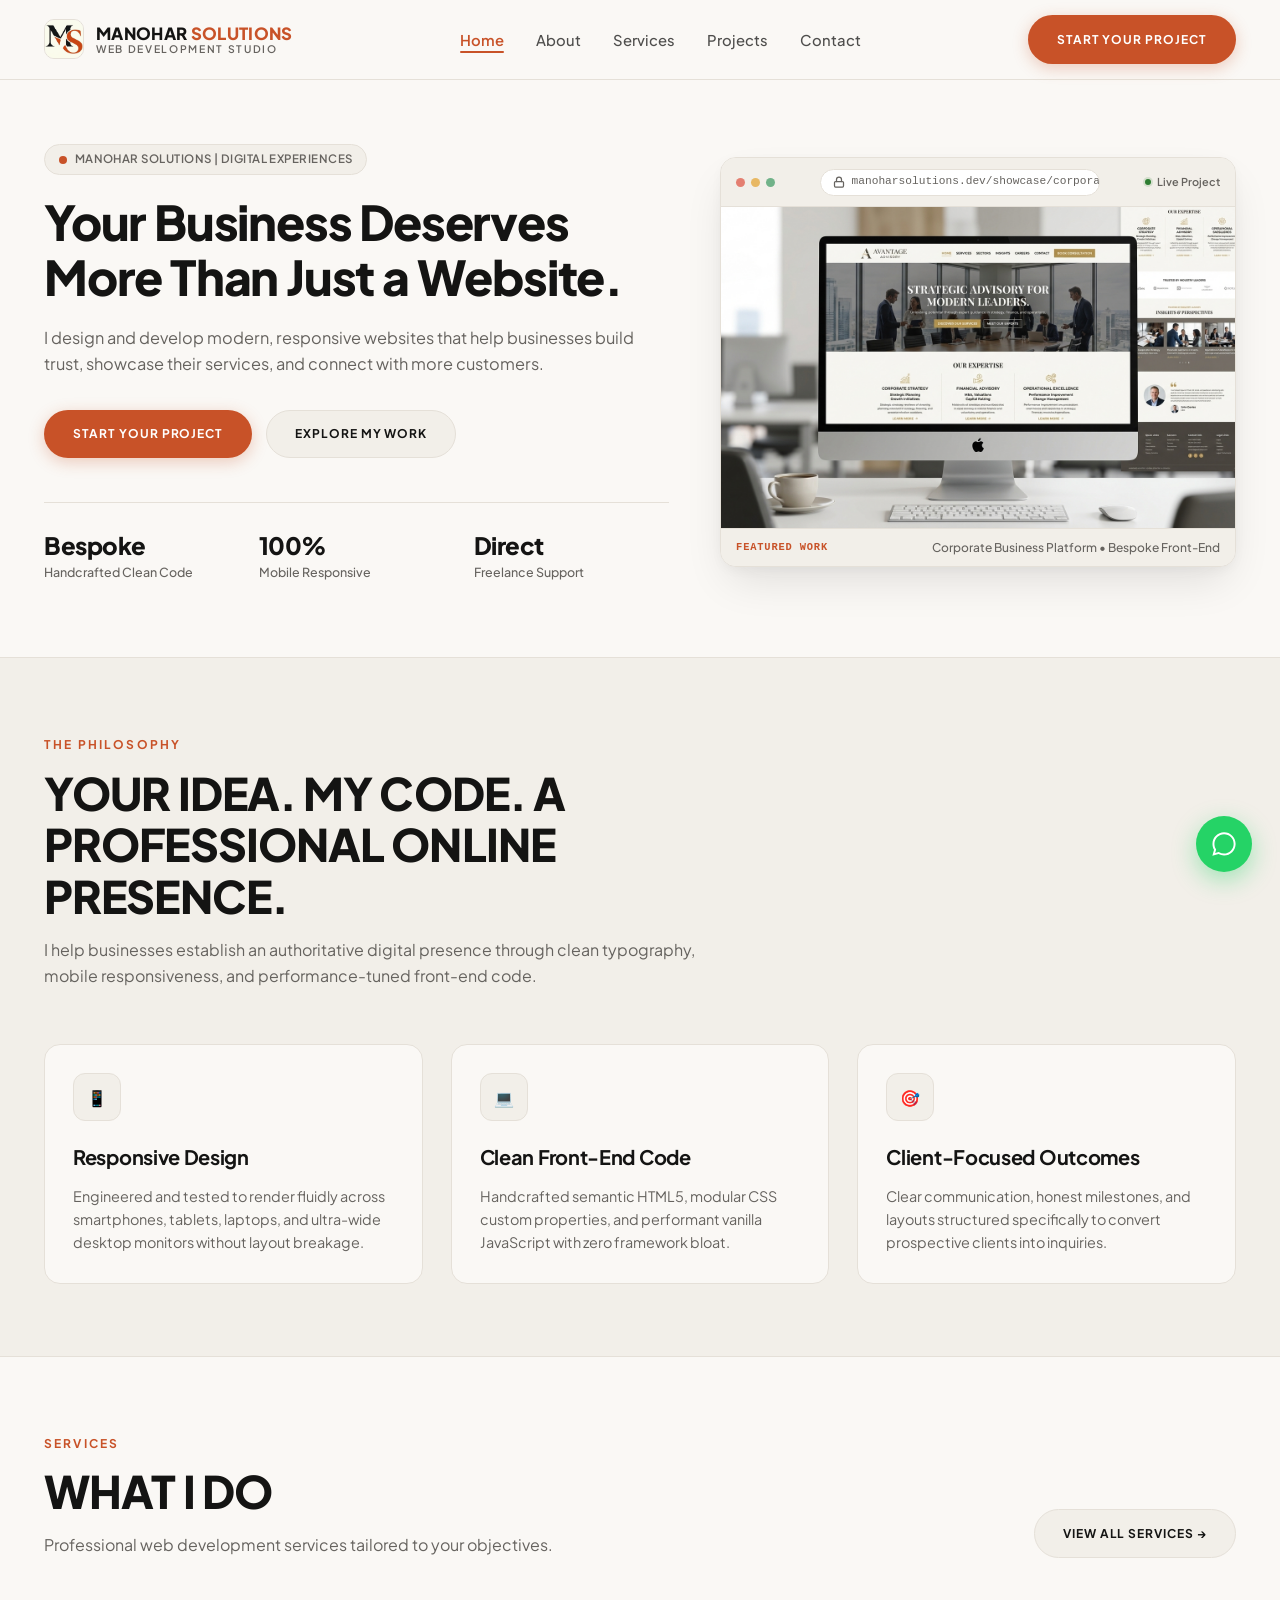
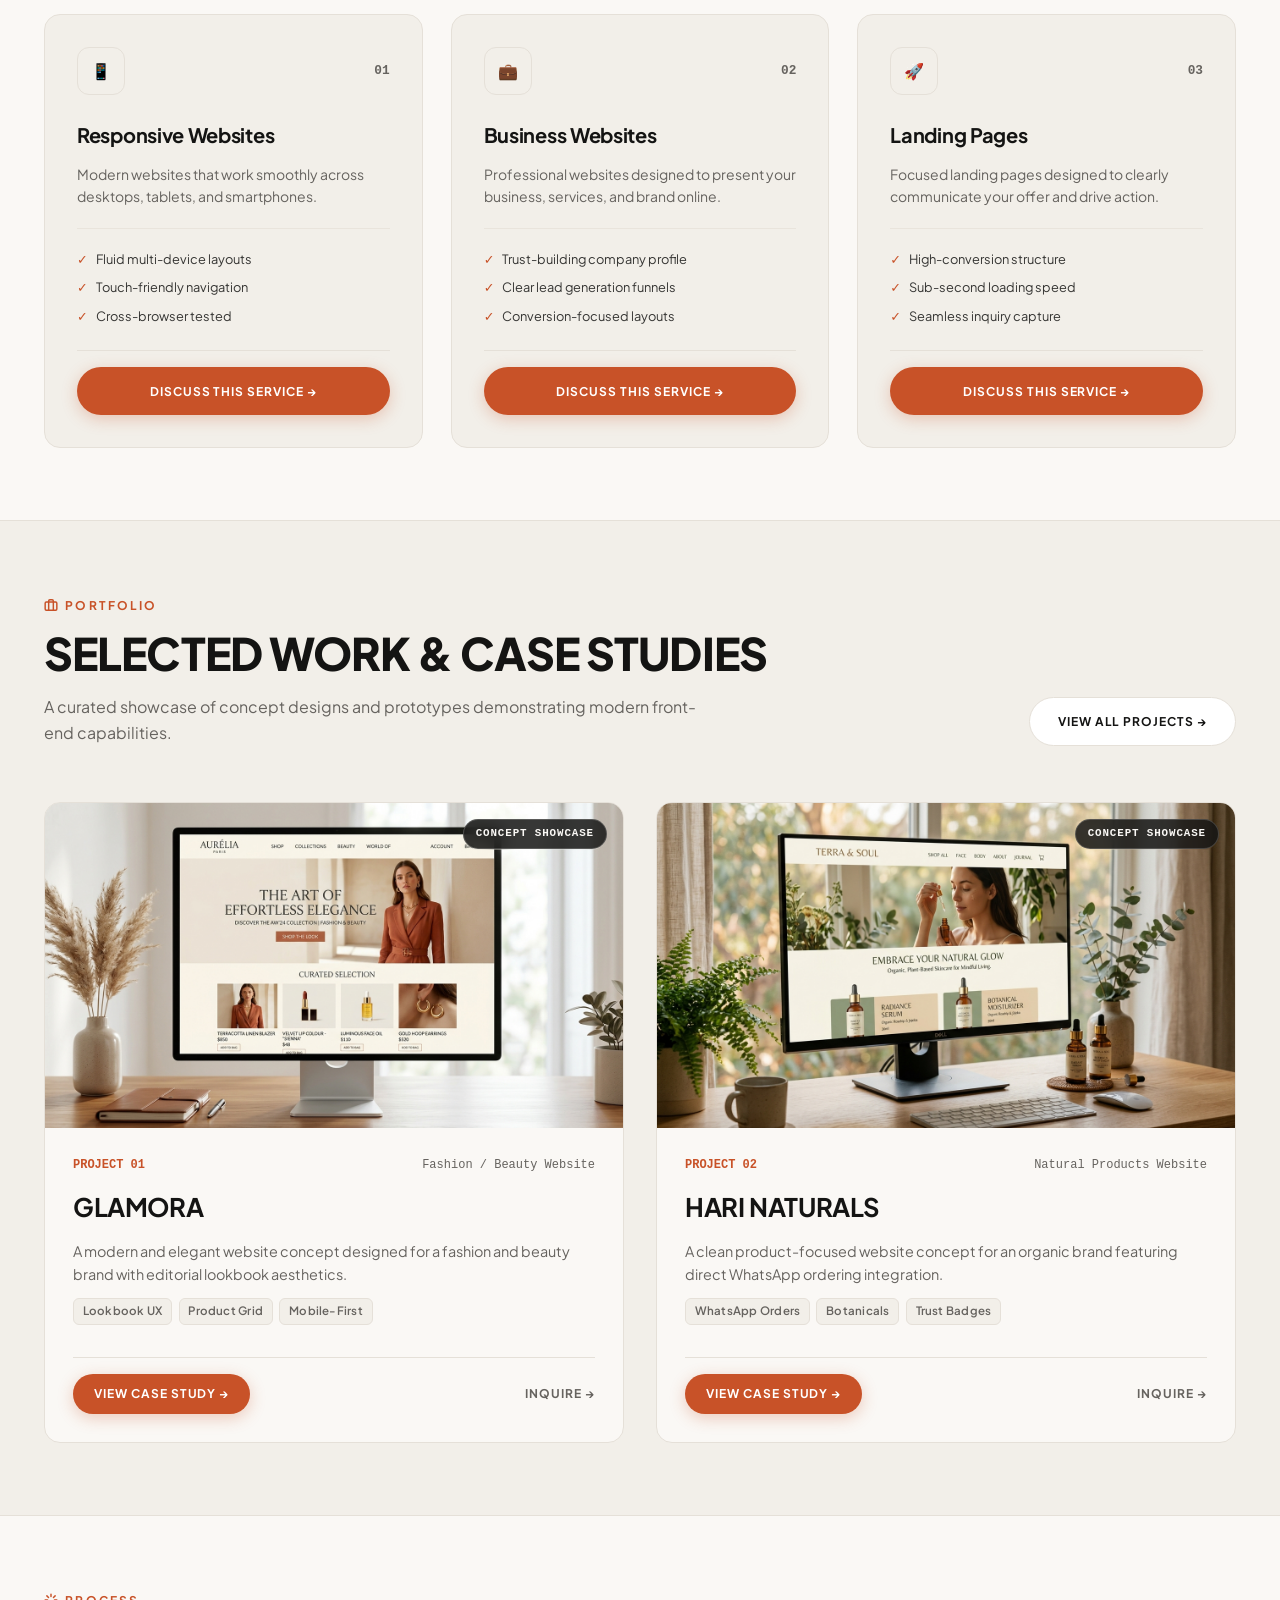
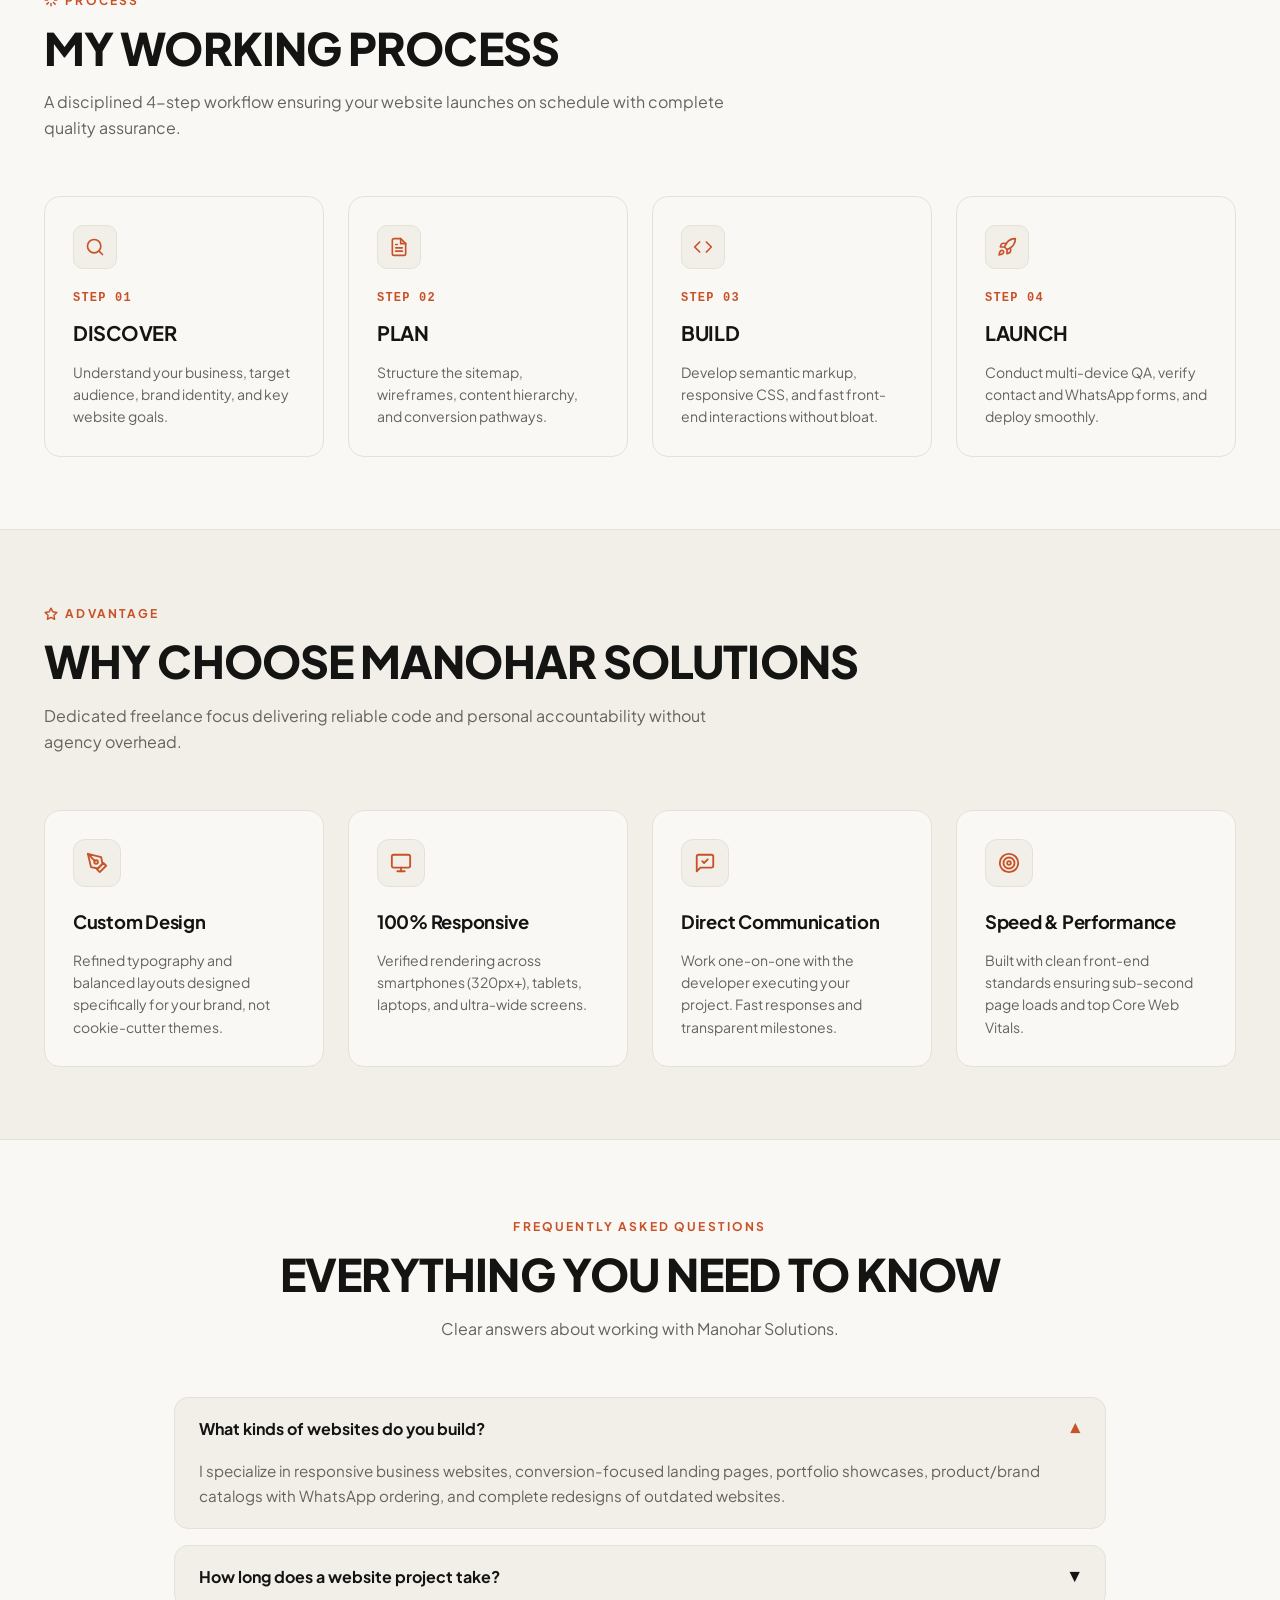
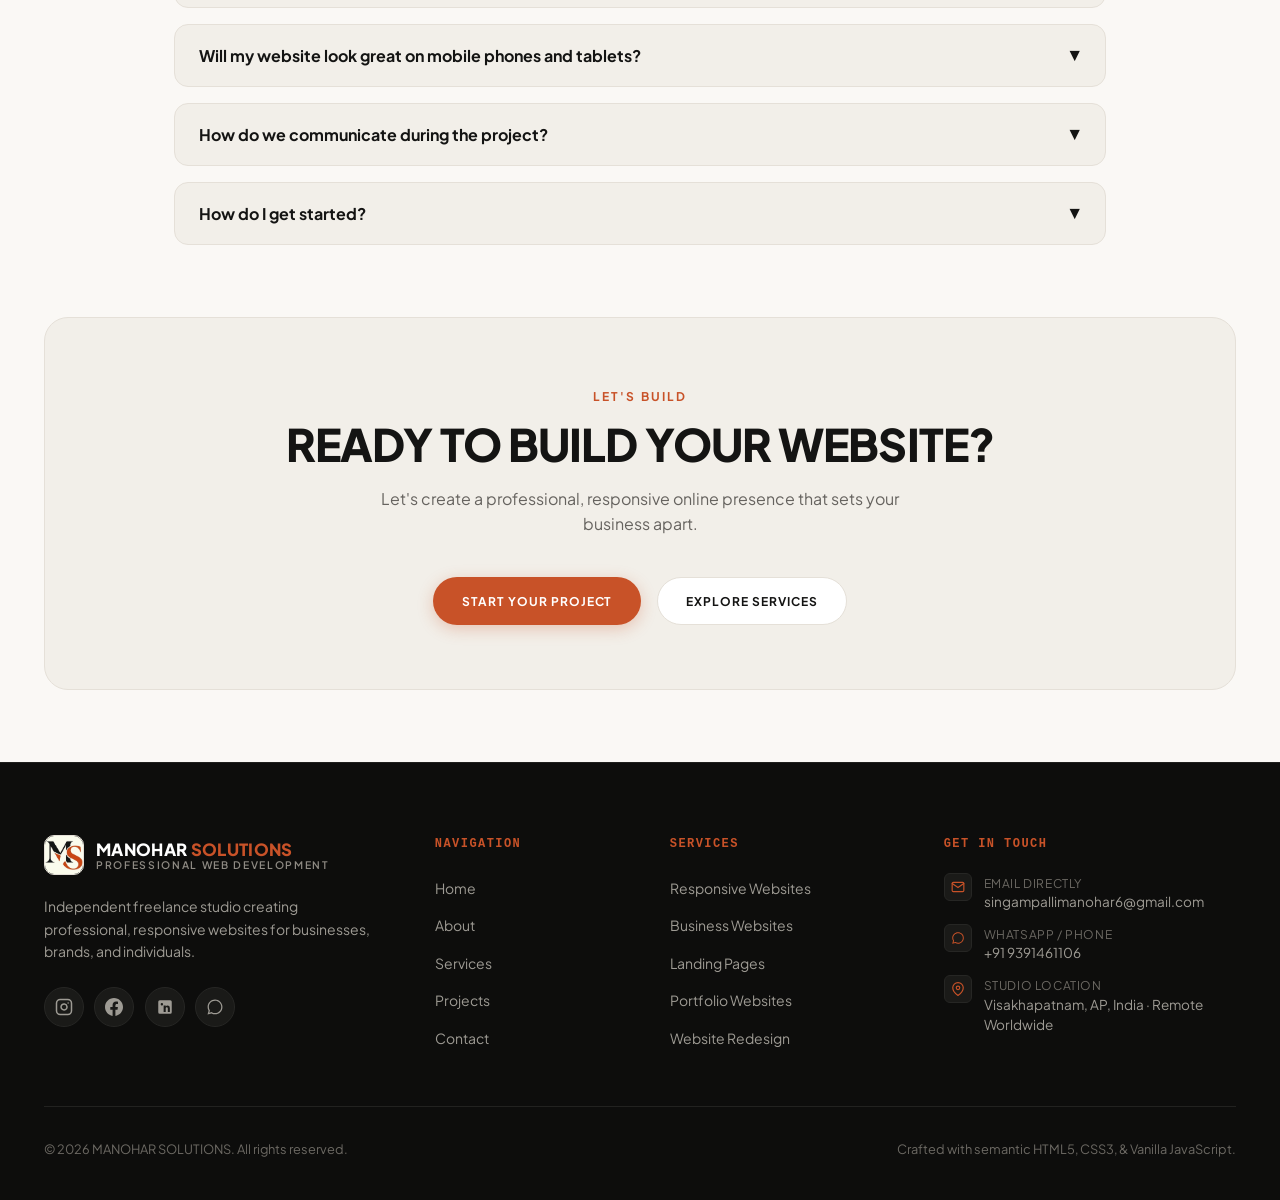
==== commit 324b7057: "Upgrade homepage hero section with high-converting copy and editorial showcase mockup" ====
--- a/index.html
+++ b/index.html
@@ -90,40 +90,61 @@
 
   <main>
     <!-- 1. Hero Section -->
-    <section class="hero-section">
+    <section class="hero-section" aria-label="Introduction">
       <div class="container hero-grid">
-        <div>
-          <div class="badge-status">
-            <span class="badge-pulse"></span>
-            <span>Available for new projects · 2026</span>
-          </div>
-          <h1 class="headline-xl">BUILDING WEBSITES THAT HELP BUSINESSES GROW.</h1>
-          <p class="subheadline" style="margin-bottom: 2rem;">
-            I design and develop professional, responsive websites for businesses, brands, and individuals looking for clean design, fast load times, and dependable code.
+        <div class="hero-content">
+          <div class="badge-status hero-badge">
+            <span class="badge-pulse" aria-hidden="true"></span>
+            <span>MANOHAR SOLUTIONS | DIGITAL EXPERIENCES</span>
+          </div>
+          <h1 class="headline-xl hero-headline">Your Business Deserves More Than Just a Website.</h1>
+          <p class="subheadline hero-description">
+            I design and develop modern, responsive websites that help businesses build trust, showcase their services, and connect with more customers.
           </p>
           <div class="hero-actions">
             <a class="btn btn-primary" href="contact.html">Start Your Project</a>
-            <a class="btn btn-secondary" href="services.html">Explore Our Services</a>
-          </div>
-          <div class="hero-stats">
-            <div class="stat-item">
+            <a class="btn btn-secondary" href="projects.html">Explore My Work</a>
+          </div>
+          <div class="hero-stats" role="list" aria-label="Key highlights">
+            <div class="stat-item" role="listitem">
+              <span class="stat-num">Bespoke</span>
+              <span class="stat-label">Handcrafted Clean Code</span>
+            </div>
+            <div class="stat-item" role="listitem">
               <span class="stat-num">100%</span>
-              <span class="stat-label">Responsive Layouts</span>
-            </div>
-            <div class="stat-item">
-              <span class="stat-num">Clean</span>
-              <span class="stat-label">Standards-Based Code</span>
-            </div>
-            <div class="stat-item">
+              <span class="stat-label">Mobile Responsive</span>
+            </div>
+            <div class="stat-item" role="listitem">
               <span class="stat-num">Direct</span>
               <span class="stat-label">Freelance Support</span>
             </div>
           </div>
         </div>
-        <!-- Hero Visual Image -->
-        <div>
-          <div style="border-radius: 16px; overflow: hidden; box-shadow: 0 20px 40px -10px rgba(20,20,19,0.1); border: 1px solid var(--border-stone); background: var(--bg-stone);">
-            <img alt="Manohar Web Development Studio Workspace" src="assets/images/manohar_studio_workspace_1790489209515.jpg" style="width: 100%; height: auto; display: block; object-fit: cover; aspect-ratio: 4/3;" loading="eager"/>
+        <!-- Hero Visual Showcase -->
+        <div class="hero-visual-col">
+          <div class="hero-mockup-frame">
+            <div class="mockup-header-bar">
+              <div class="mockup-dots" aria-hidden="true">
+                <span class="mockup-dot dot-red"></span>
+                <span class="mockup-dot dot-amber"></span>
+                <span class="mockup-dot dot-green"></span>
+              </div>
+              <div class="mockup-url-pill">
+                <svg class="url-lock-icon" width="12" height="12" viewBox="0 0 24 24" fill="none" stroke="currentColor" stroke-width="2.5" stroke-linecap="round" stroke-linejoin="round" aria-hidden="true"><rect x="3" y="11" width="18" height="11" rx="2" ry="2"></rect><path d="M7 11V7a5 5 0 0 1 10 0v4"></path></svg>
+                <span>manoharsolutions.dev/showcase/corporate</span>
+              </div>
+              <div class="mockup-badge" aria-hidden="true">
+                <span class="status-live-dot"></span>
+                <span>Live Project</span>
+              </div>
+            </div>
+            <div class="mockup-screen-area">
+              <img src="assets/images/corporate_business_showcase_1790489194491.jpg" alt="Featured client website design and front-end development project by Manohar Solutions" width="800" height="600" loading="eager" fetchpriority="high" decoding="async">
+            </div>
+            <div class="mockup-footer-bar">
+              <span class="mockup-tag">FEATURED WORK</span>
+              <span class="mockup-title">Corporate Business Platform &bull; Bespoke Front-End</span>
+            </div>
           </div>
         </div>
       </div>
--- a/css/style.css
+++ b/css/style.css
@@ -470,92 +470,229 @@
    HERO SECTION
    ========================================================================== */
 .hero-section {
-  padding-top: 3.5rem;
-  padding-bottom: 4.5rem;
+  padding-top: clamp(2.5rem, 5vw, 4.25rem);
+  padding-bottom: clamp(3rem, 6vw, 5rem);
   position: relative;
+  background-color: var(--bg-ivory);
 }
 
 .hero-grid {
   display: grid;
-  grid-template-columns: 1.2fr 0.9fr;
-  gap: 3.5rem;
-  align-items: center;
+  grid-template-columns: 1.15fr 0.95fr;
+  gap: clamp(2.5rem, 4vw, 4.25rem);
+  align-items: center;
+}
+
+.hero-content {
+  display: flex;
+  flex-direction: column;
+}
+
+.hero-badge {
+  align-self: flex-start;
+  margin-bottom: 1.25rem;
+  letter-spacing: 0.04em;
+  font-size: 0.72rem;
+}
+
+.hero-headline {
+  font-size: clamp(2.2rem, 3.75vw, 3.45rem);
+  font-weight: 800;
+  line-height: 1.14;
+  letter-spacing: -0.025em;
+  color: var(--text-charcoal);
+  margin-bottom: 1.25rem;
+  text-wrap: balance;
+  word-break: break-word;
+}
+
+.hero-description {
+  font-size: clamp(1.02rem, 1.25vw, 1.15rem);
+  line-height: 1.62;
+  color: var(--text-muted);
+  max-width: 52ch;
+  margin-bottom: 2rem;
 }
 
 .hero-actions {
   display: flex;
   flex-wrap: wrap;
-  gap: 1rem;
-  margin-bottom: 3rem;
+  gap: 0.85rem;
+  align-items: center;
+  margin-bottom: 2.75rem;
 }
 
 .hero-stats {
   display: grid;
-  grid-template-columns: repeat(3, 1fr);
-  gap: 1.5rem;
-  padding-top: 2rem;
+  grid-template-columns: repeat(3, minmax(0, 1fr));
+  gap: 1.25rem;
+  padding-top: 1.75rem;
   border-top: 1px solid var(--border-stone);
 }
 
 .stat-item .stat-num {
   display: block;
-  font-size: 1.85rem;
+  font-size: 1.5rem;
   font-weight: 800;
   color: var(--text-charcoal);
   letter-spacing: -0.02em;
+  line-height: 1.2;
+  margin-bottom: 0.25rem;
 }
 
 .stat-item .stat-label {
-  font-size: 0.8rem;
+  display: block;
+  font-size: 0.78rem;
   font-weight: 500;
   color: var(--text-muted);
-}
-
-/* Code Preview Frame in Hero */
-.browser-mockup {
+  line-height: 1.35;
+}
+
+/* Hero Visual Showcase Frame */
+.hero-visual-col {
+  width: 100%;
+}
+
+.hero-mockup-frame {
   background-color: var(--bg-ivory);
   border: 1px solid var(--border-stone);
   border-radius: 16px;
   overflow: hidden;
-  box-shadow: 0 20px 40px -15px rgba(20, 20, 19, 0.08);
-}
-
-.browser-header {
+  box-shadow: 0 20px 45px -10px rgba(20, 20, 19, 0.12), 0 4px 14px -3px rgba(20, 20, 19, 0.05);
+  transition: transform var(--transition-normal), box-shadow var(--transition-normal);
+}
+
+@media (hover: hover) {
+  .hero-mockup-frame:hover {
+    transform: translateY(-4px);
+    box-shadow: 0 26px 54px -12px rgba(20, 20, 19, 0.16), 0 6px 18px -4px rgba(20, 20, 19, 0.06);
+  }
+}
+
+.mockup-header-bar {
   background-color: var(--bg-stone);
   border-bottom: 1px solid var(--border-stone);
-  padding: 0.75rem 1rem;
+  padding: 0.65rem 0.95rem;
   display: flex;
   align-items: center;
   justify-content: space-between;
-}
-
-.browser-dots {
-  display: flex;
+  gap: 0.75rem;
+}
+
+.mockup-dots {
+  display: flex;
+  align-items: center;
   gap: 6px;
-}
-
-.browser-dot {
-  width: 10px;
-  height: 10px;
+  flex-shrink: 0;
+}
+
+.mockup-dot {
+  width: 9px;
+  height: 9px;
   border-radius: 50%;
-  background-color: #D8D2C5;
-}
-
-.browser-url {
+  opacity: 0.85;
+}
+
+.mockup-dot.dot-red {
+  background-color: #E26D5C;
+}
+
+.mockup-dot.dot-amber {
+  background-color: #E7B04D;
+}
+
+.mockup-dot.dot-green {
+  background-color: #5BA878;
+}
+
+.mockup-url-pill {
+  display: flex;
+  align-items: center;
+  gap: 0.4rem;
+  background-color: #FFFFFF;
+  border: 1px solid var(--border-stone);
+  border-radius: 9999px;
+  padding: 0.22rem 0.75rem;
   font-family: monospace;
+  font-size: 0.7rem;
+  color: var(--text-muted);
+  max-width: 280px;
+  overflow: hidden;
+  text-overflow: ellipsis;
+  white-space: nowrap;
+}
+
+.url-lock-icon {
+  flex-shrink: 0;
+  stroke: var(--text-muted);
+}
+
+.mockup-badge {
+  display: inline-flex;
+  align-items: center;
+  gap: 0.35rem;
+  font-size: 0.68rem;
+  font-weight: 600;
+  color: var(--text-muted);
+  flex-shrink: 0;
+}
+
+.status-live-dot {
+  width: 6px;
+  height: 6px;
+  border-radius: 50%;
+  background-color: #2E7D32;
+  box-shadow: 0 0 0 2px rgba(46, 125, 50, 0.15);
+}
+
+.mockup-screen-area {
+  background-color: #EBE7DF;
+  position: relative;
+  overflow: hidden;
+  aspect-ratio: 16 / 10;
+}
+
+.mockup-screen-area img {
+  width: 100%;
+  height: 100%;
+  object-fit: cover;
+  display: block;
+}
+
+.mockup-footer-bar {
+  background-color: var(--bg-stone);
+  border-top: 1px solid var(--border-stone);
+  padding: 0.55rem 0.95rem;
+  display: flex;
+  align-items: center;
+  justify-content: space-between;
+  gap: 0.5rem;
+}
+
+.mockup-tag {
+  font-family: monospace;
+  font-size: 0.65rem;
+  font-weight: 700;
+  letter-spacing: 0.08em;
+  color: var(--accent-terracotta);
+  flex-shrink: 0;
+}
+
+.mockup-title {
   font-size: 0.75rem;
+  font-weight: 500;
   color: var(--text-muted);
-}
-
-.browser-body {
-  padding: 1.5rem;
-}
-
-.mockup-inner {
-  background-color: #FFFFFF;
-  border: 1px solid var(--border-stone);
-  border-radius: 12px;
-  padding: 1.25rem;
+  overflow: hidden;
+  text-overflow: ellipsis;
+  white-space: nowrap;
+}
+
+/* Reduced motion accessibility */
+@media (prefers-reduced-motion: reduce) {
+  .hero-mockup-frame {
+    transition: none !important;
+    transform: none !important;
+  }
 }
 
 /* ==========================================================================
@@ -1349,7 +1486,11 @@
 @media (max-width: 992px) {
   .hero-grid {
     grid-template-columns: 1fr;
-    gap: 2.5rem;
+    gap: 2.75rem;
+  }
+  .hero-visual-col {
+    max-width: 580px;
+    margin: 0 auto;
   }
   .grid-3, .grid-4 {
     grid-template-columns: repeat(2, 1fr);
@@ -1373,12 +1514,43 @@
     grid-template-columns: 1fr;
   }
   .hero-stats {
-    grid-template-columns: 1fr;
-    gap: 1rem;
+    grid-template-columns: repeat(3, minmax(0, 1fr));
+    gap: 0.85rem;
   }
   .footer-grid {
     grid-template-columns: 1fr;
     gap: 2.5rem;
+  }
+}
+
+@media (max-width: 540px) {
+  .hero-stats {
+    grid-template-columns: 1fr;
+    gap: 0.75rem;
+  }
+  .stat-item {
+    display: flex;
+    align-items: baseline;
+    gap: 0.75rem;
+  }
+  .mockup-badge {
+    display: none;
+  }
+  .mockup-url-pill {
+    max-width: 190px;
+  }
+  .mockup-footer-bar {
+    flex-direction: column;
+    align-items: flex-start;
+    gap: 0.2rem;
+  }
+}
+
+@media (max-width: 375px) {
+  .hero-actions .btn {
+    width: 100%;
+    text-align: center;
+    justify-content: center;
   }
 }
 
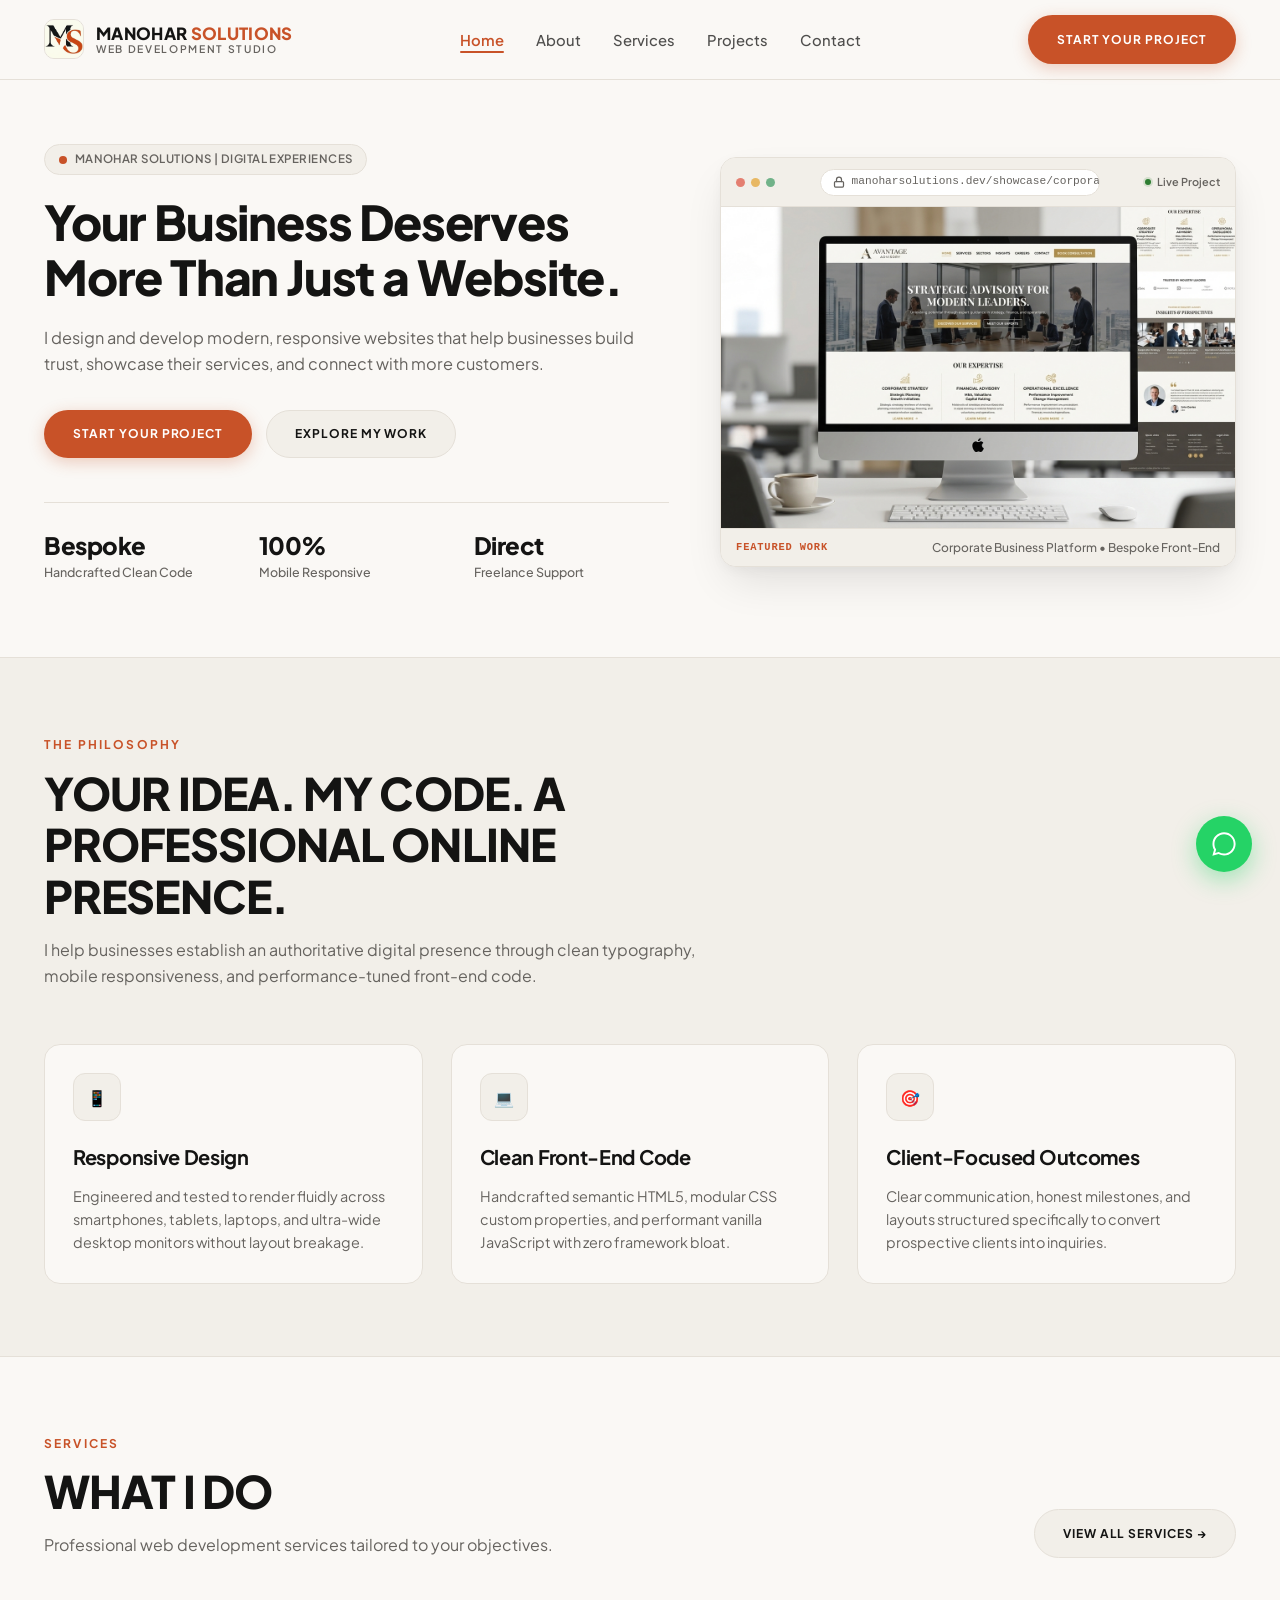
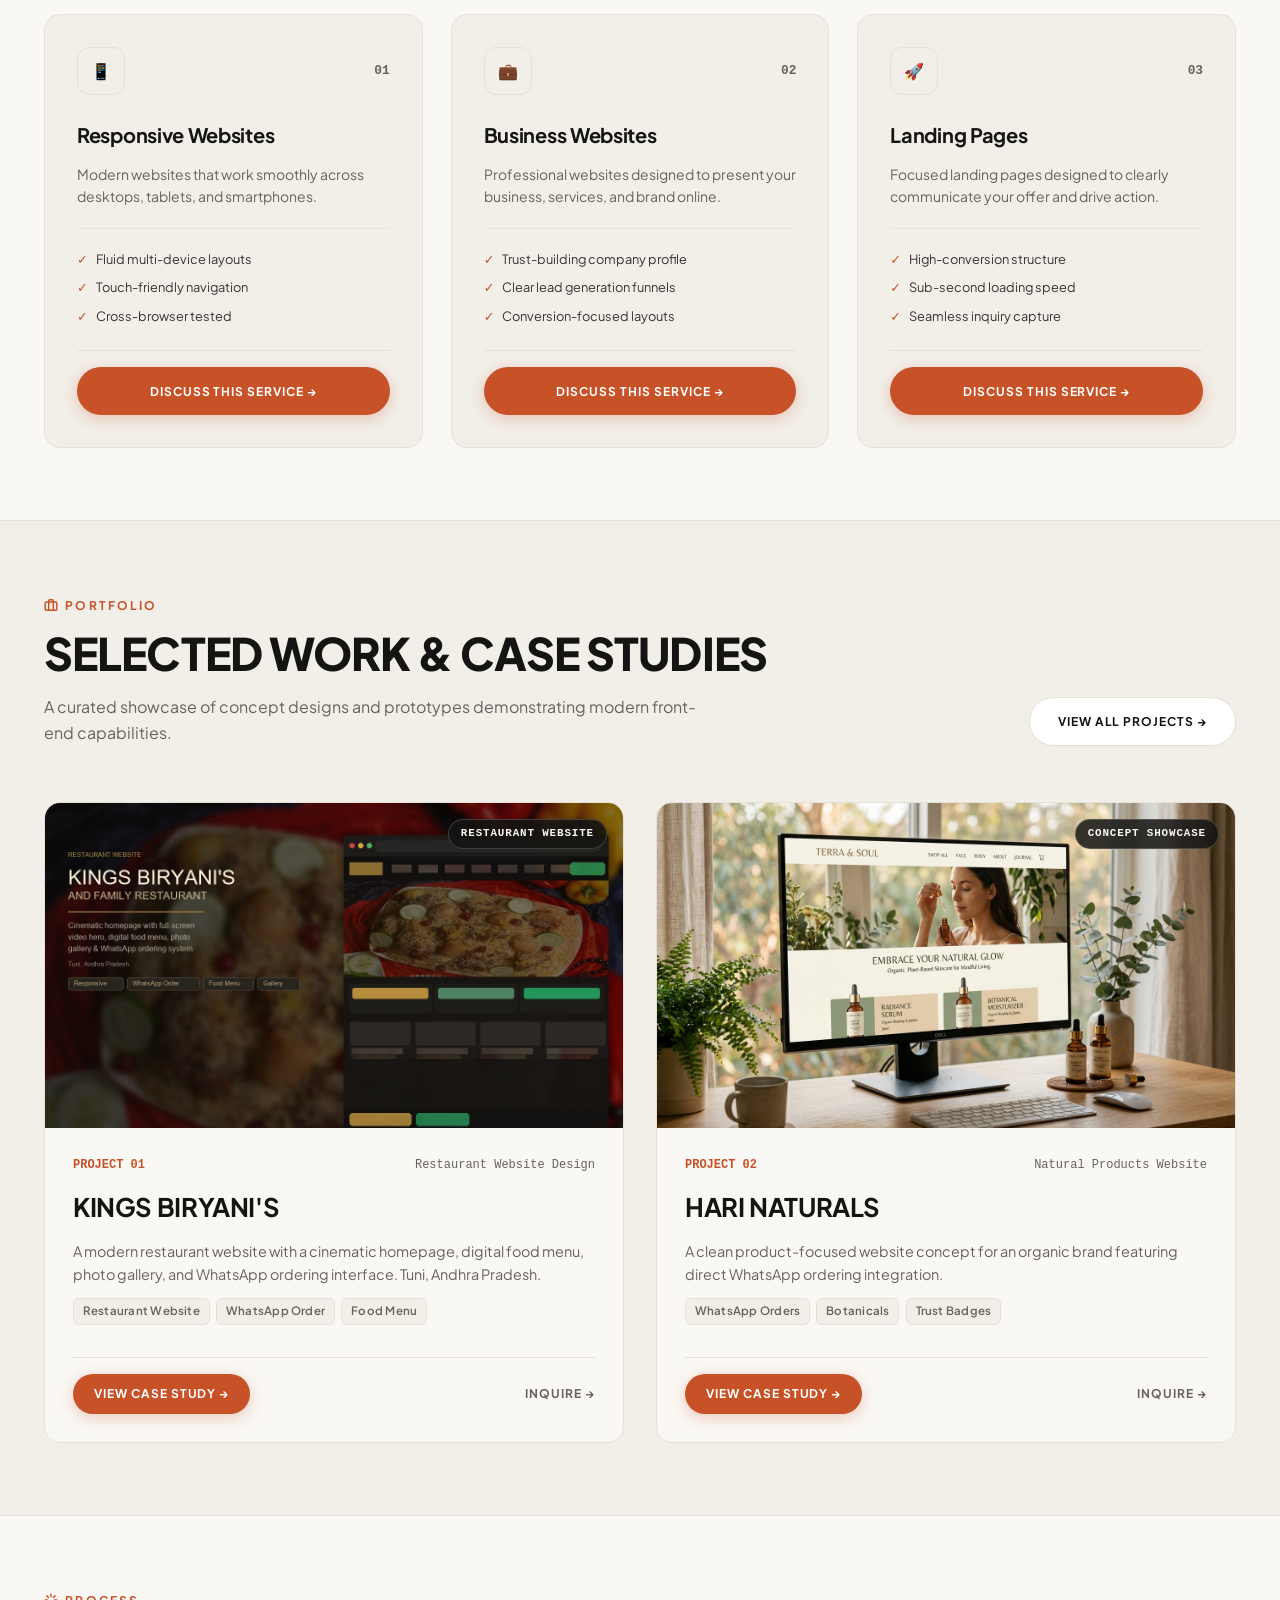
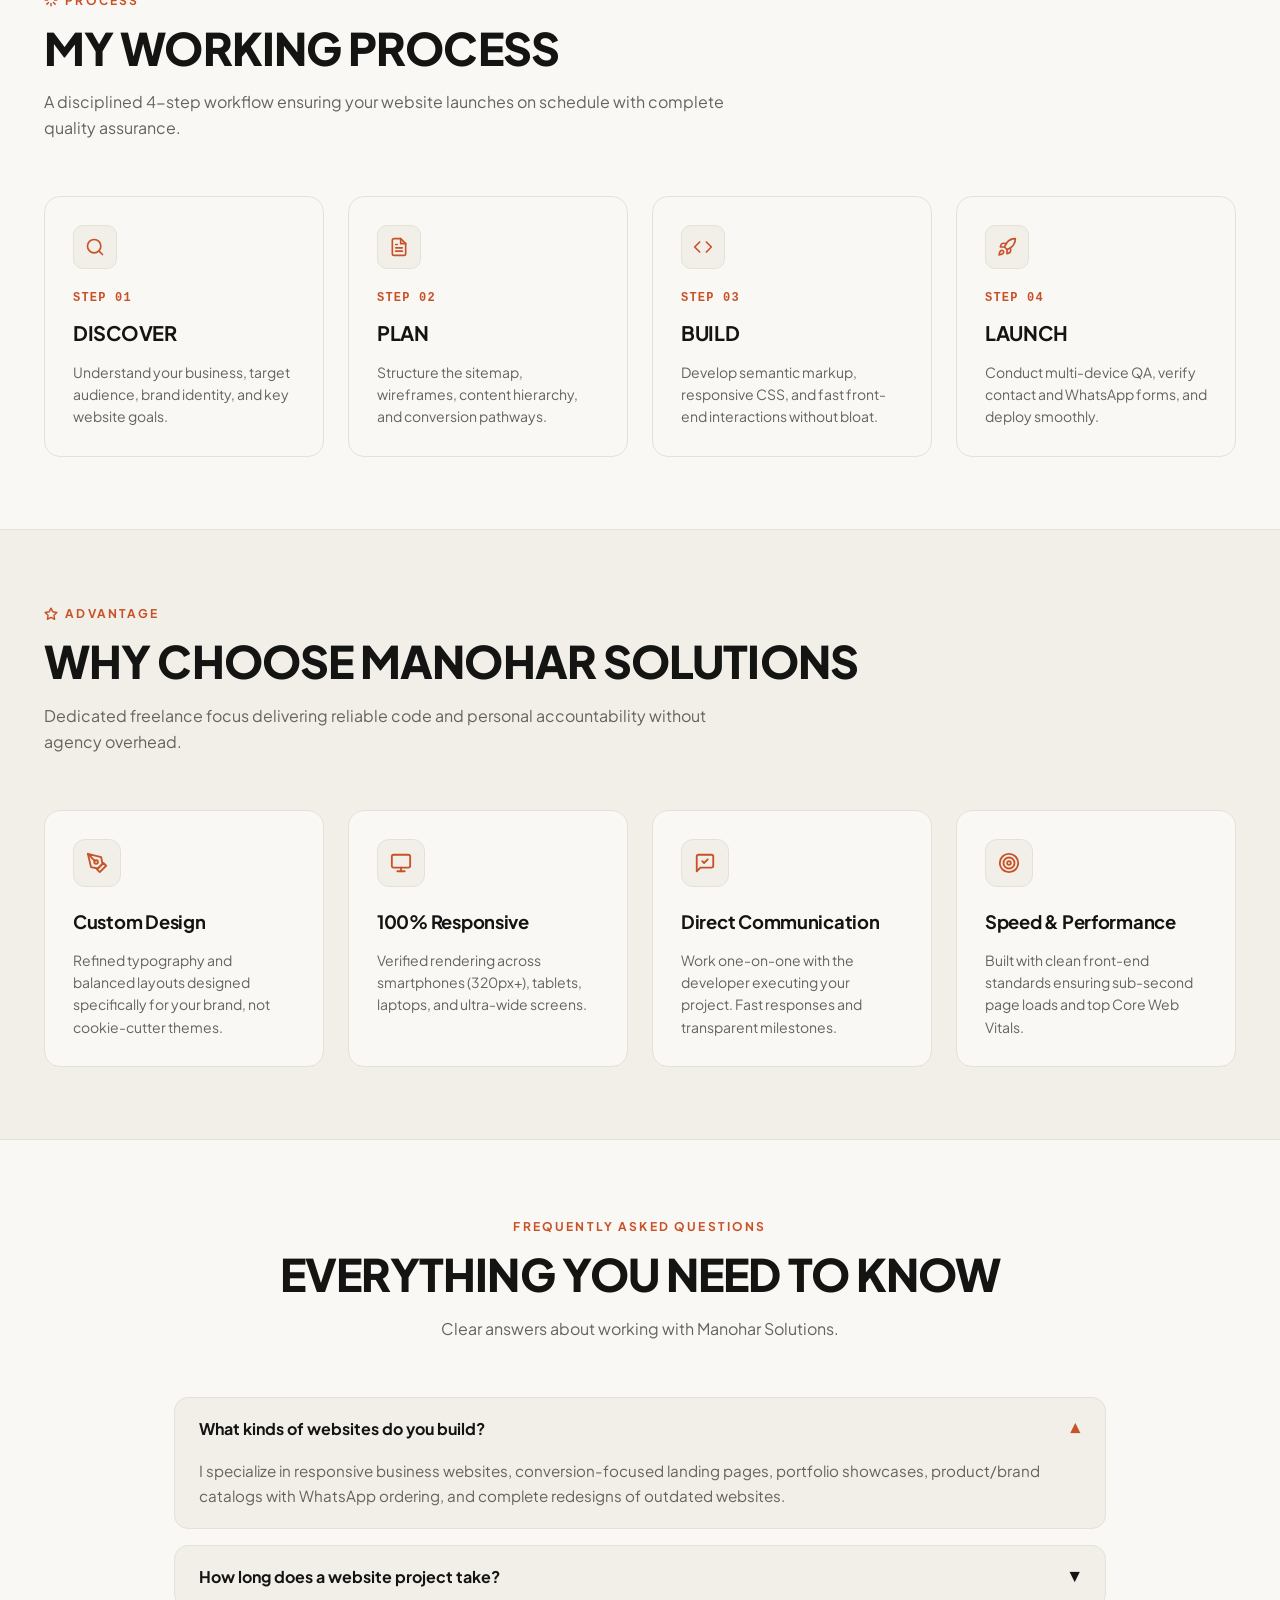
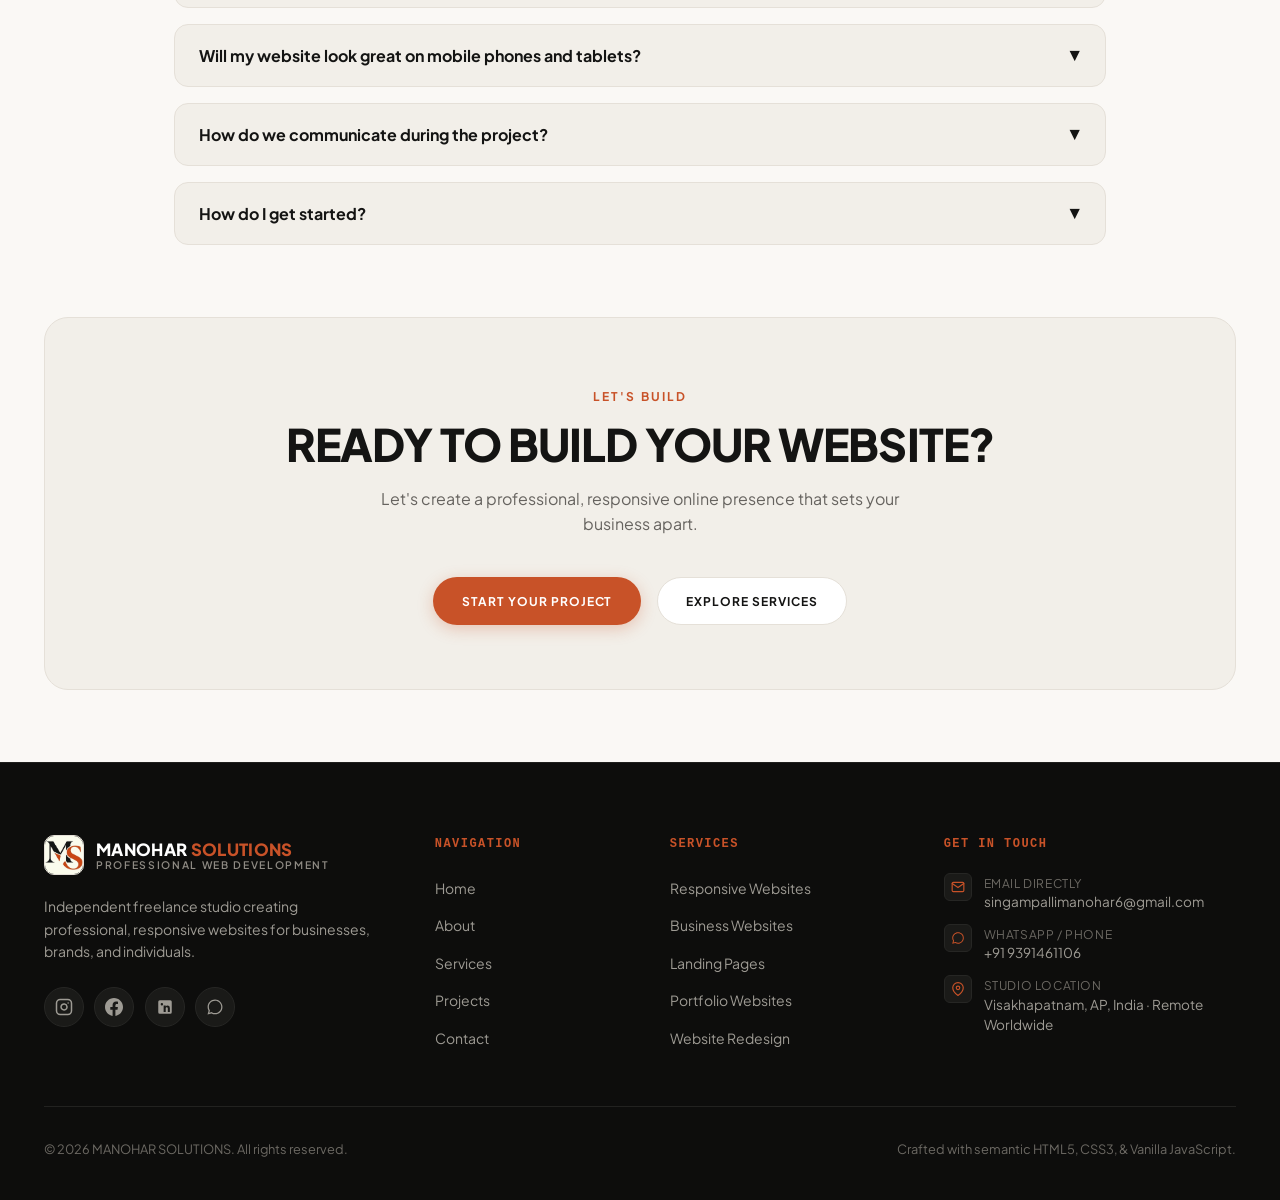
==== commit 3266514e: "Replace Glamora with Kings Biryani restaurant project in portfolio" ====
--- a/index.html
+++ b/index.html
@@ -274,31 +274,31 @@
           <a class="btn btn-white" href="projects.html">VIEW ALL PROJECTS →</a>
         </div>
         <div class="grid-2">
-          <!-- Project 01: GLAMORA -->
+          <!-- Project 01: KINGS BIRYANI -->
           <div class="project-card">
-            <a aria-label="View Glamora Case Study" class="project-img-wrap" href="casestudy.html?project=glamora">
-              <img alt="GLAMORA Fashion Website" src="assets/images/glamora_fashion_showcase_1790489146985.jpg" loading="lazy" decoding="async"/>
-              <span class="tag-badge">CONCEPT SHOWCASE</span>
+            <a aria-label="View Kings Biryani Case Study" class="project-img-wrap" href="casestudy.html?project=kings-biryani">
+              <img alt="Kings Biryani's and Family Restaurant website homepage" src="assets/images/kings_biryani_showcase.jpg" loading="lazy" decoding="async"/>
+              <span class="tag-badge">RESTAURANT WEBSITE</span>
             </a>
             <div class="project-meta">
               <div>
                 <div class="project-meta-top">
                   <span class="p-num">PROJECT 01</span>
-                  <span>Fashion / Beauty Website</span>
+                  <span>Restaurant Website Design</span>
                 </div>
                 <h3 class="headline-md">
-                  <a href="casestudy.html?project=glamora">GLAMORA</a>
+                  <a href="casestudy.html?project=kings-biryani">KINGS BIRYANI'S</a>
                 </h3>
-                <p style="color:var(--text-muted); font-size:0.9rem; line-height:1.6;">A modern and elegant website concept designed for a fashion and beauty brand with editorial lookbook aesthetics.</p>
+                <p style="color:var(--text-muted); font-size:0.9rem; line-height:1.6;">A modern restaurant website with a cinematic homepage, digital food menu, photo gallery, and WhatsApp ordering interface. Tuni, Andhra Pradesh.</p>
                 <div class="project-tags">
-                  <span class="project-tag">Lookbook UX</span>
-                  <span class="project-tag">Product Grid</span>
-                  <span class="project-tag">Mobile-First</span>
+                  <span class="project-tag">Restaurant Website</span>
+                  <span class="project-tag">WhatsApp Order</span>
+                  <span class="project-tag">Food Menu</span>
                 </div>
               </div>
               <div class="project-meta-bottom">
-                <a class="btn btn-primary" href="casestudy.html?project=glamora" style="padding: 0.6rem 1.25rem;">VIEW CASE STUDY →</a>
-                <a class="btn-link" href="contact.html?project=glamora" style="color:var(--text-muted); font-size:0.75rem;">INQUIRE →</a>
+                <a class="btn btn-primary" href="casestudy.html?project=kings-biryani" style="padding: 0.6rem 1.25rem;">VIEW CASE STUDY →</a>
+                <a class="btn-link" href="contact.html?project=kings-biryani" style="color:var(--text-muted); font-size:0.75rem;">INQUIRE →</a>
               </div>
             </div>
           </div>
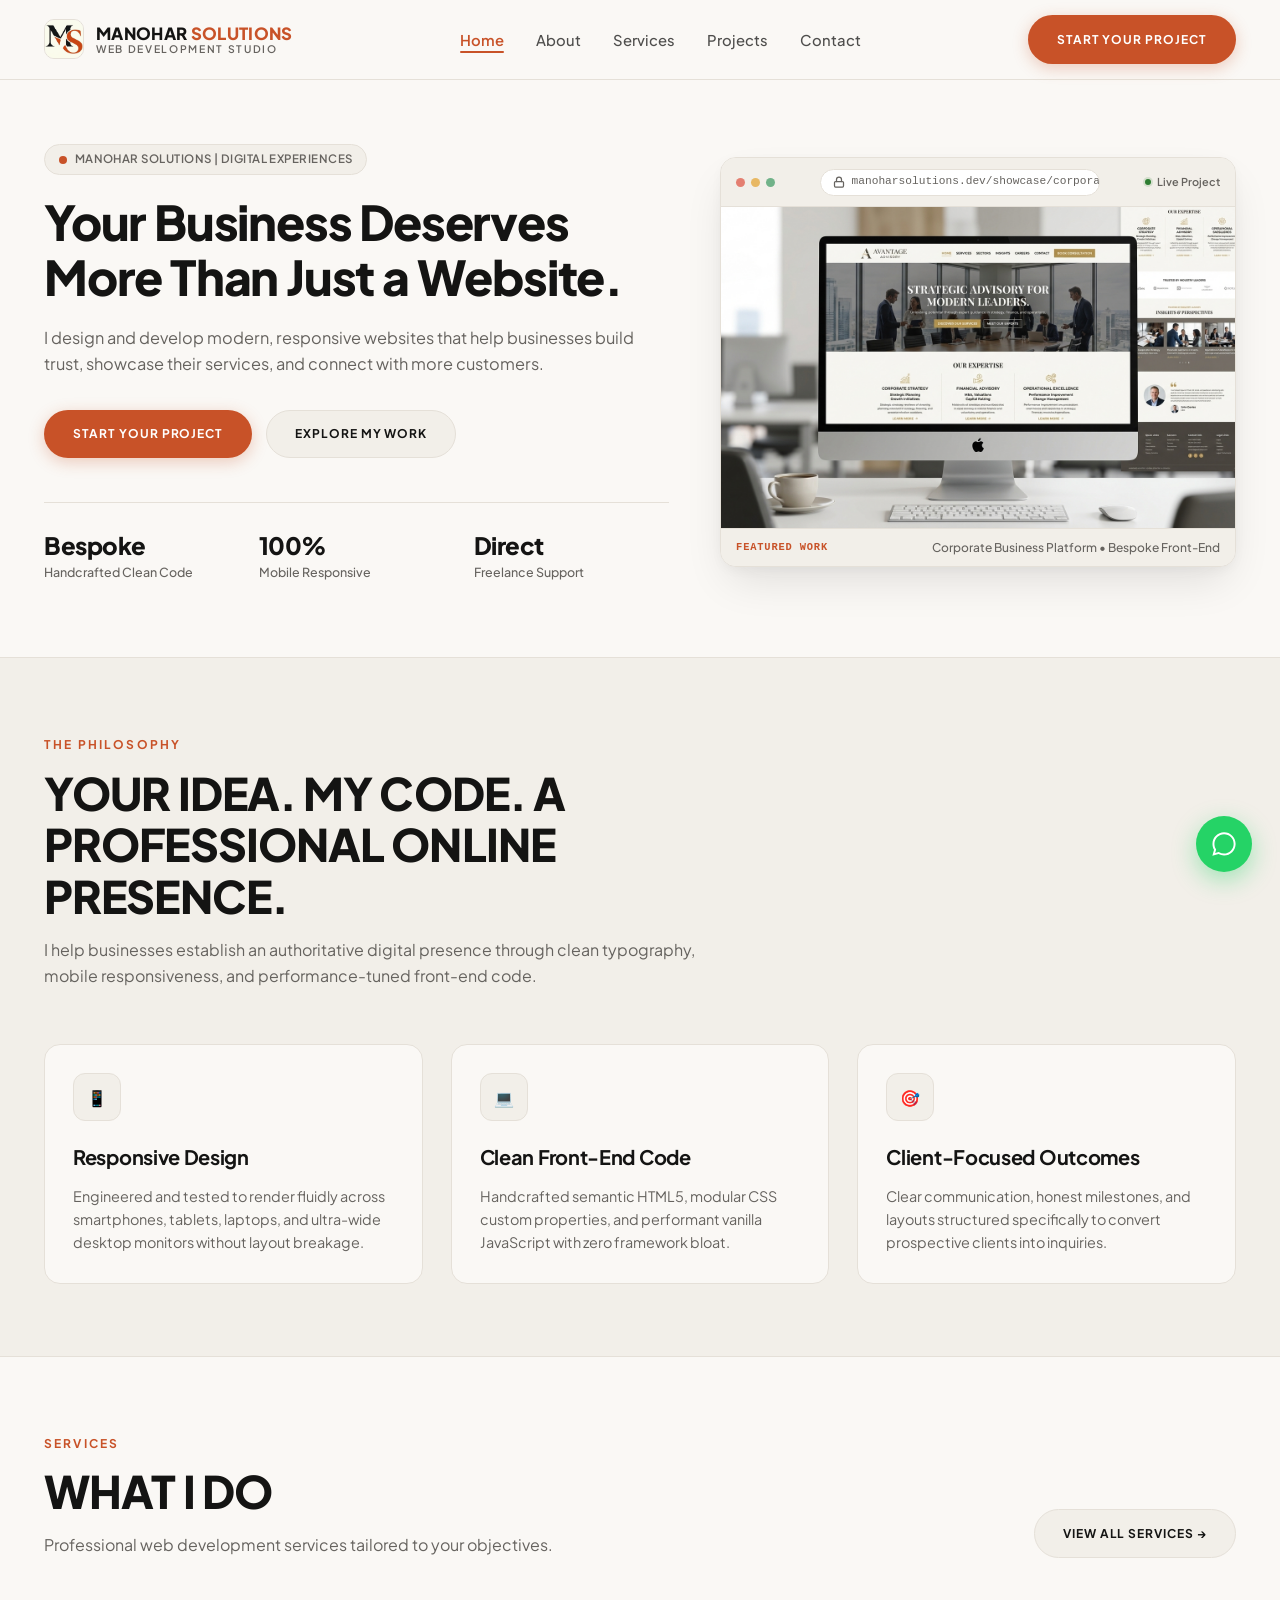
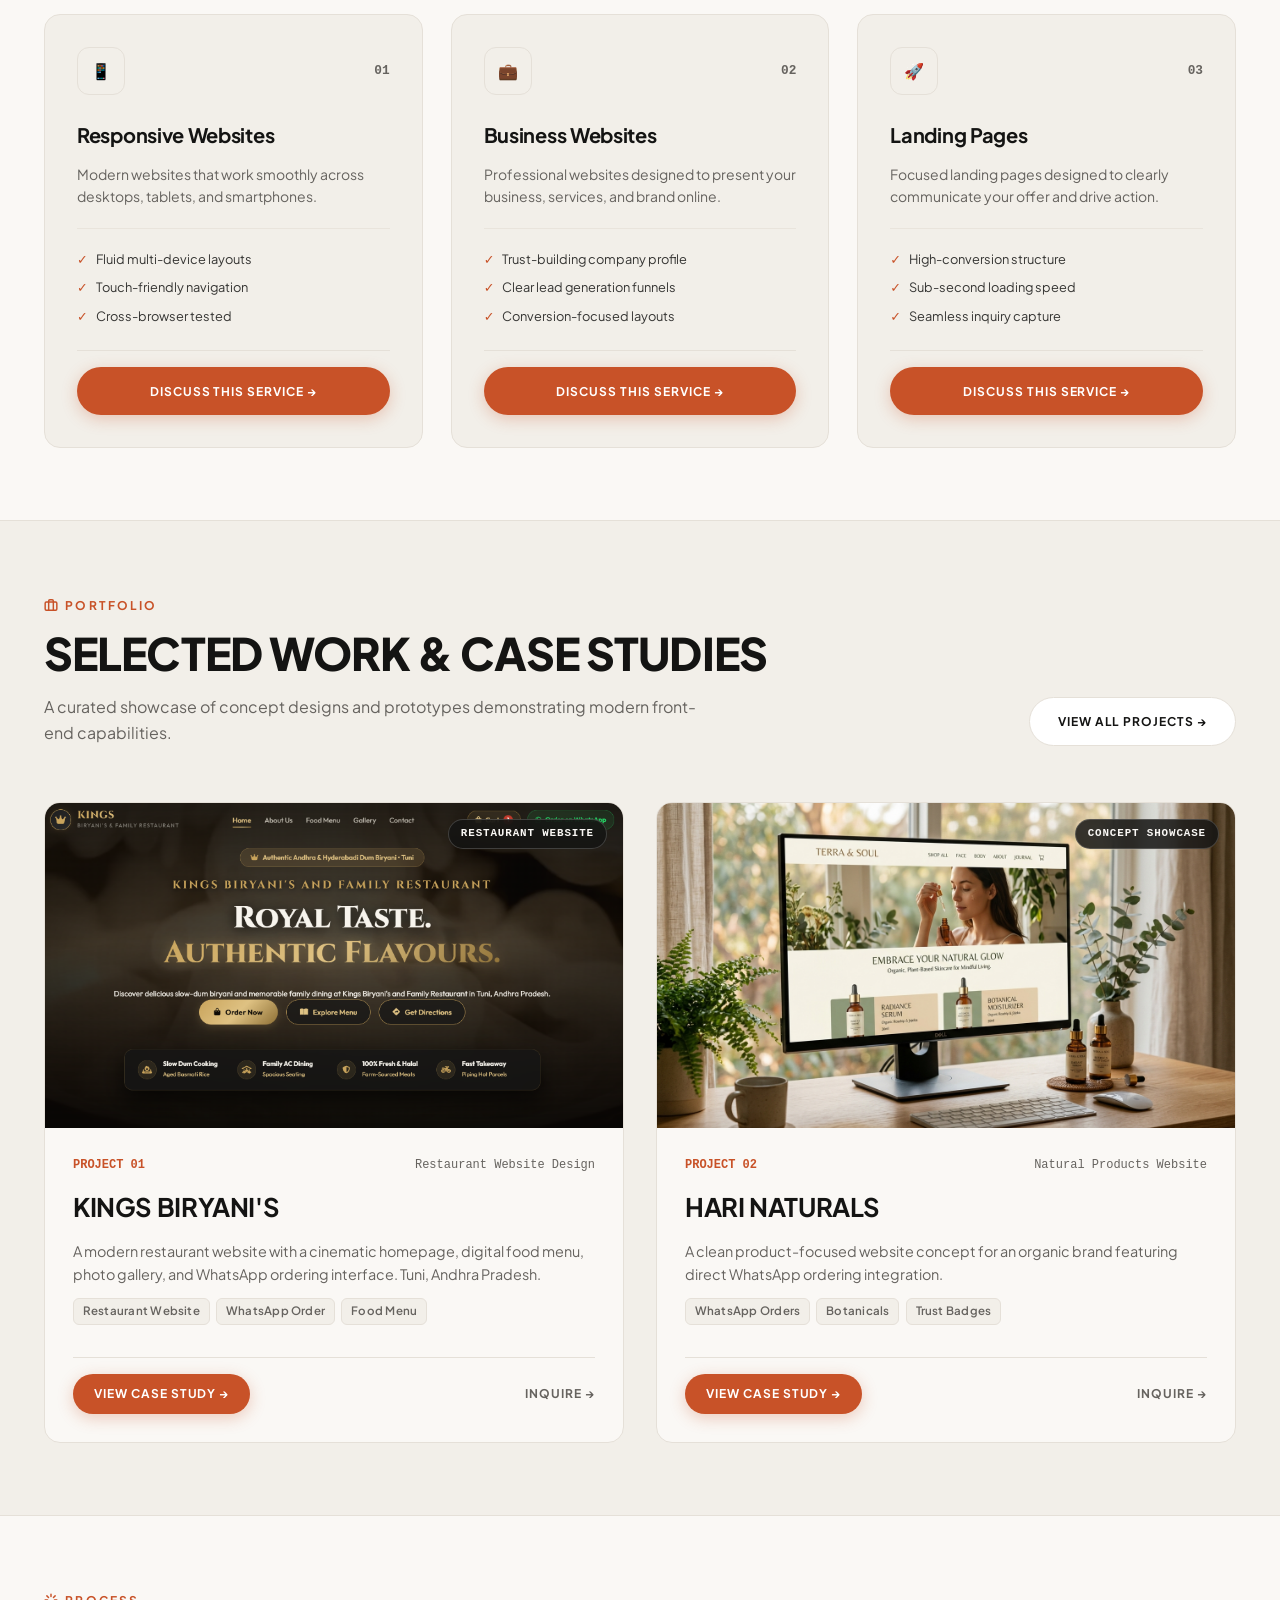
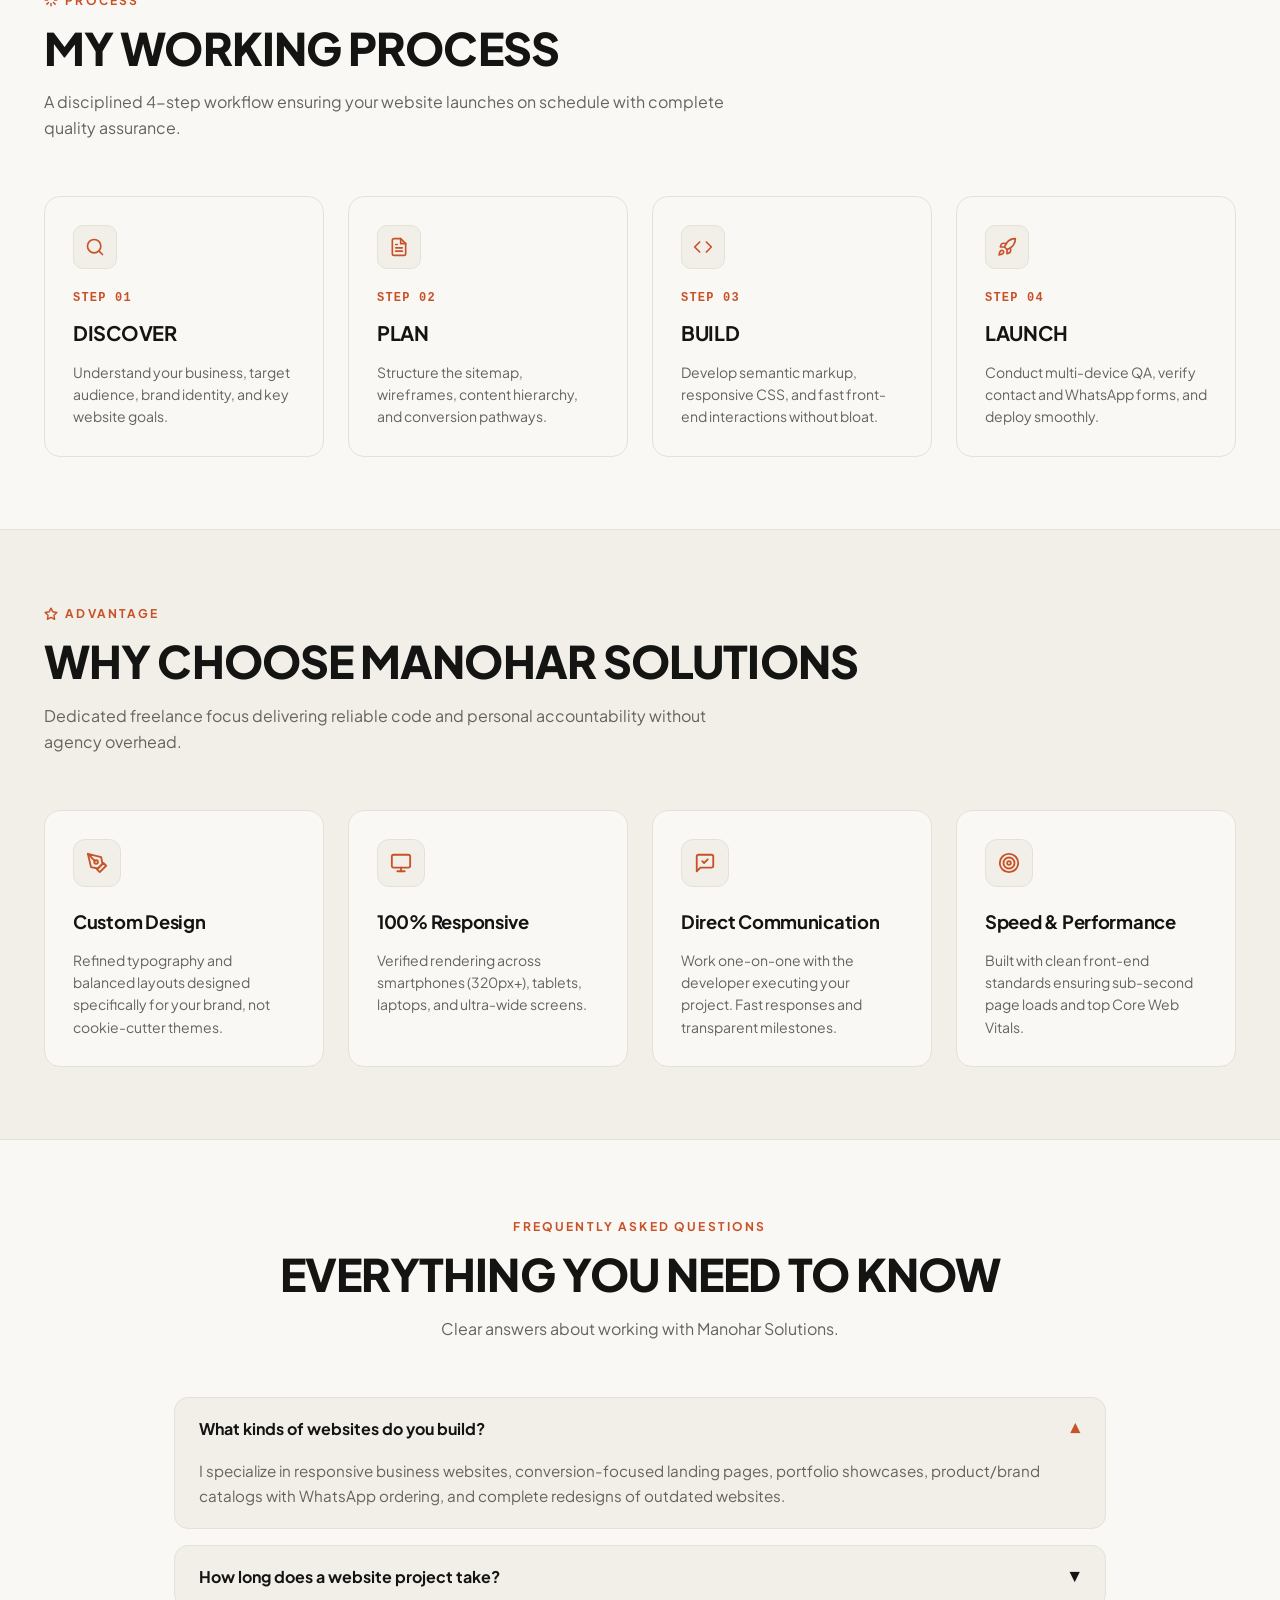
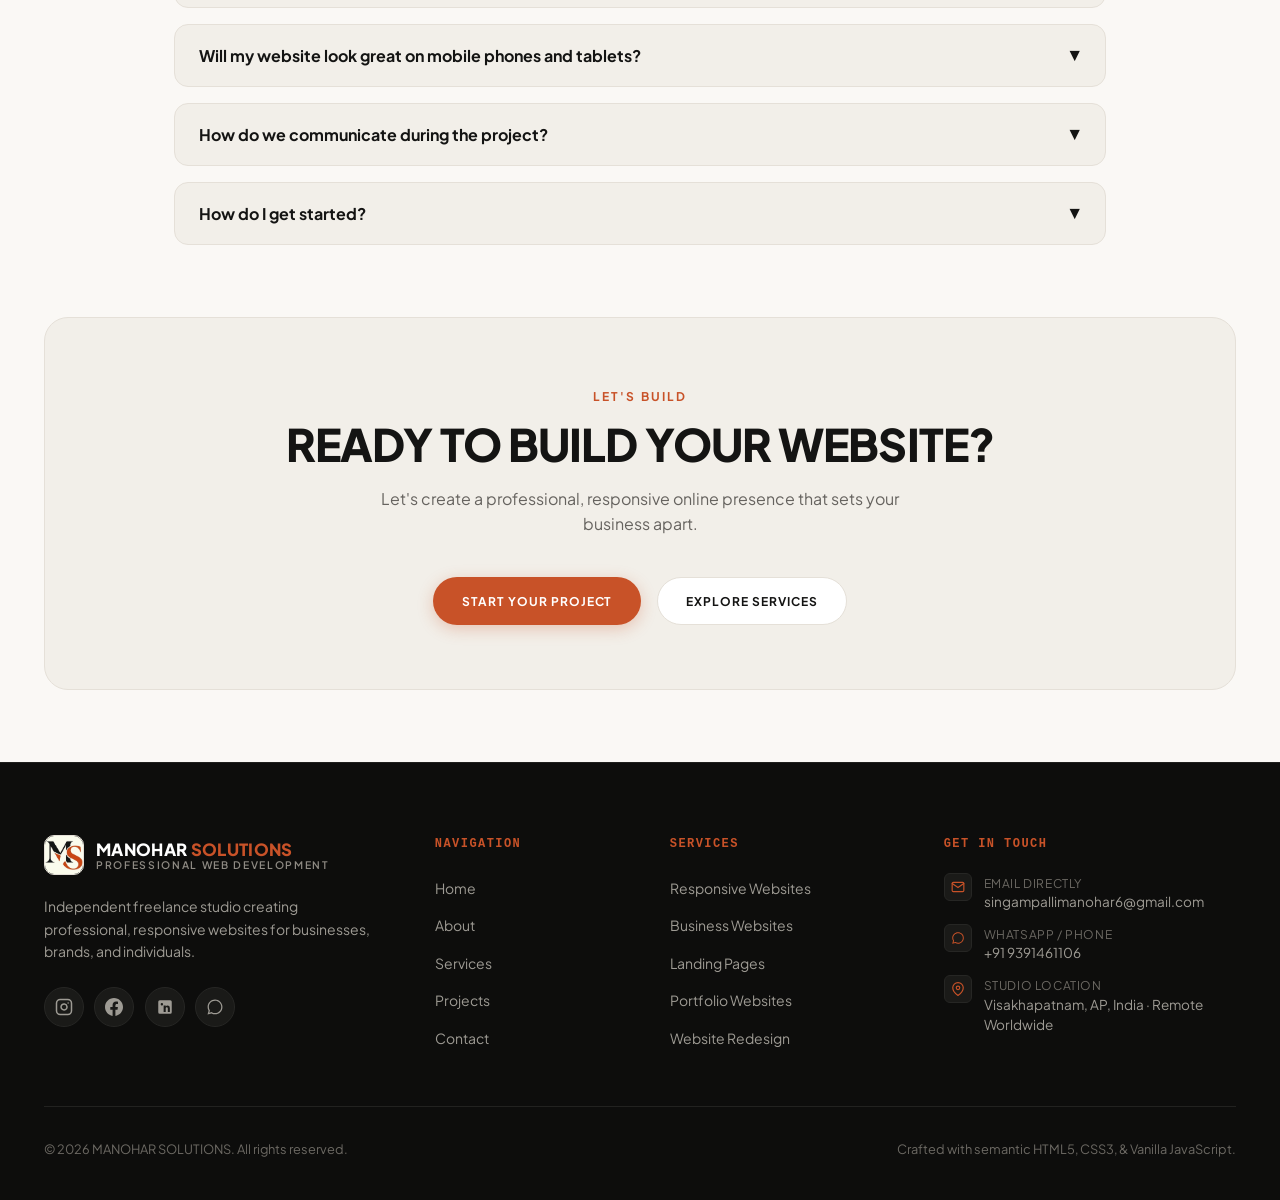
==== commit 34a8163a: "Use uploaded Kings Biryani screenshot as project card thumbnail" ====
--- a/index.html
+++ b/index.html
@@ -277,7 +277,7 @@
           <!-- Project 01: KINGS BIRYANI -->
           <div class="project-card">
             <a aria-label="View Kings Biryani Case Study" class="project-img-wrap" href="casestudy.html?project=kings-biryani">
-              <img alt="Kings Biryani's and Family Restaurant website homepage" src="assets/images/kings_biryani_showcase.jpg" loading="lazy" decoding="async"/>
+              <img alt="Kings Biryani's and Family Restaurant website homepage" src="assets/images/kings-biryani-home.png" loading="lazy" decoding="async"/>
               <span class="tag-badge">RESTAURANT WEBSITE</span>
             </a>
             <div class="project-meta">
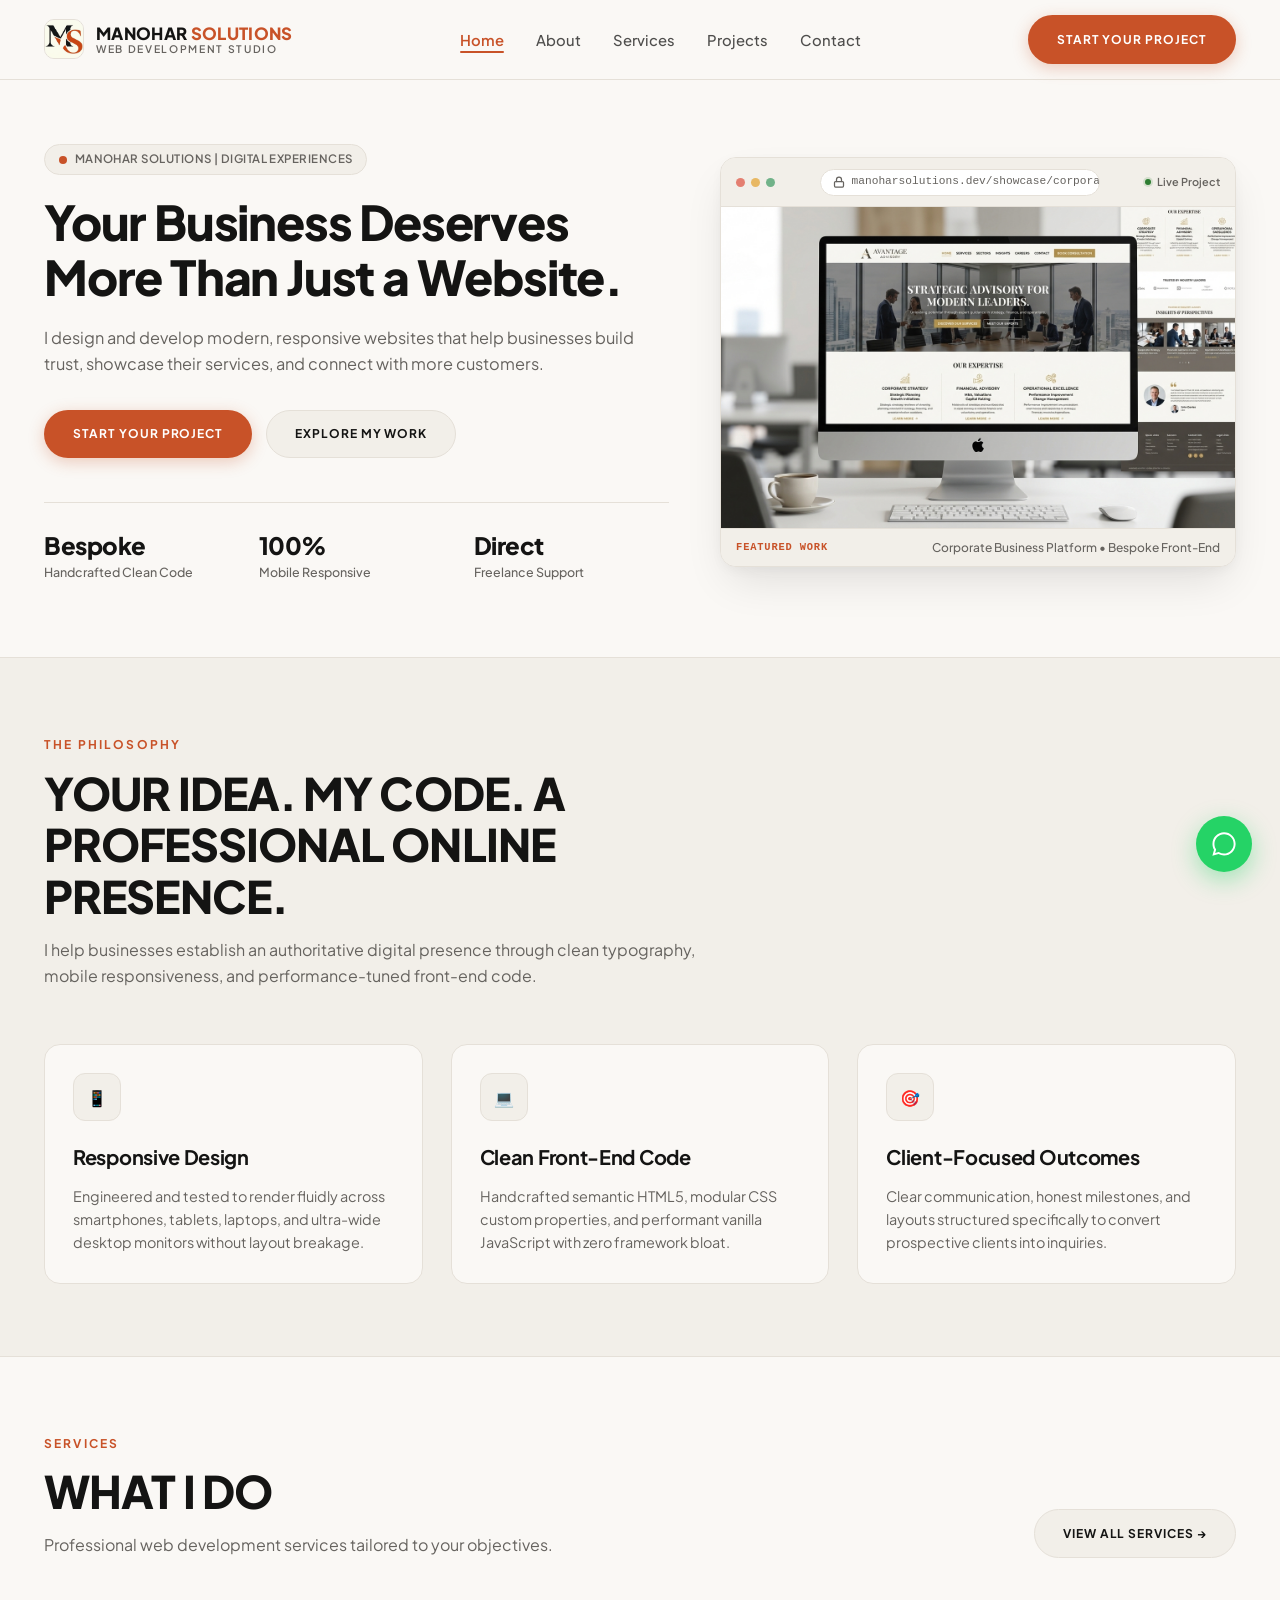
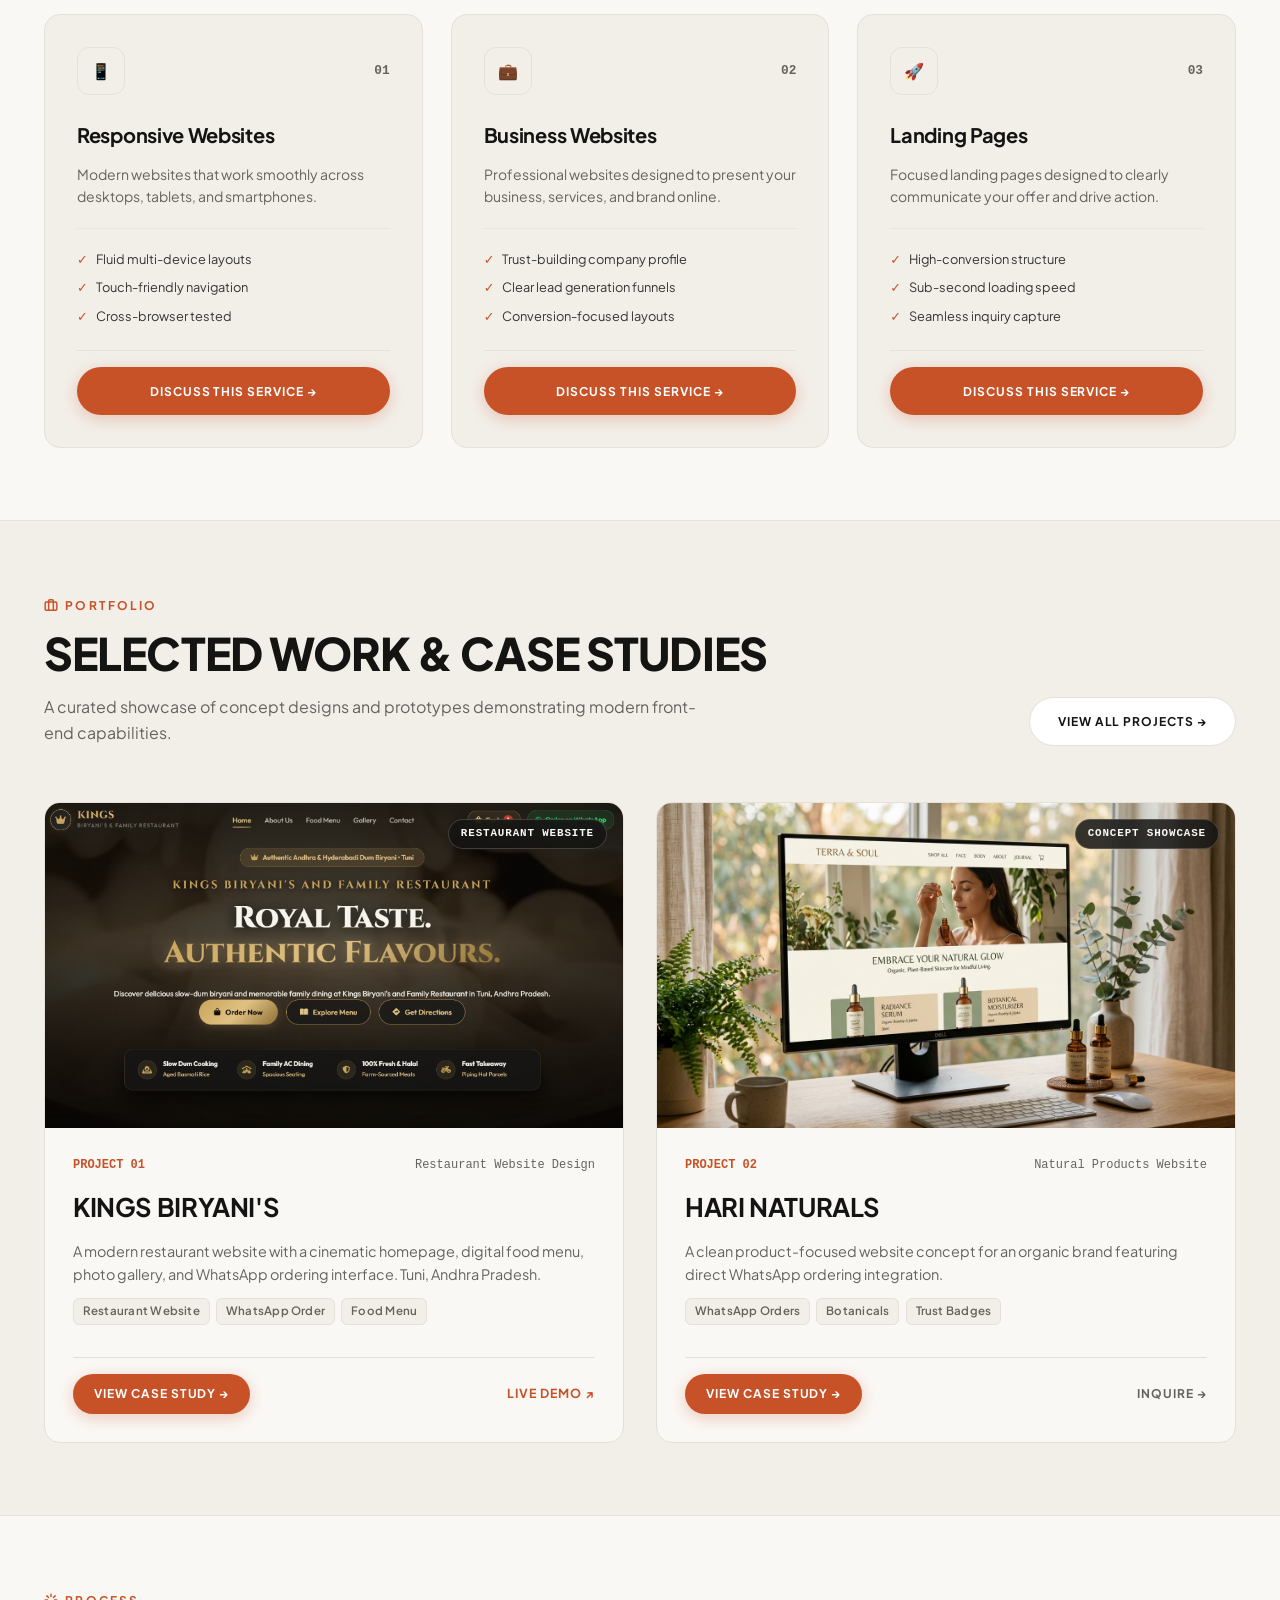
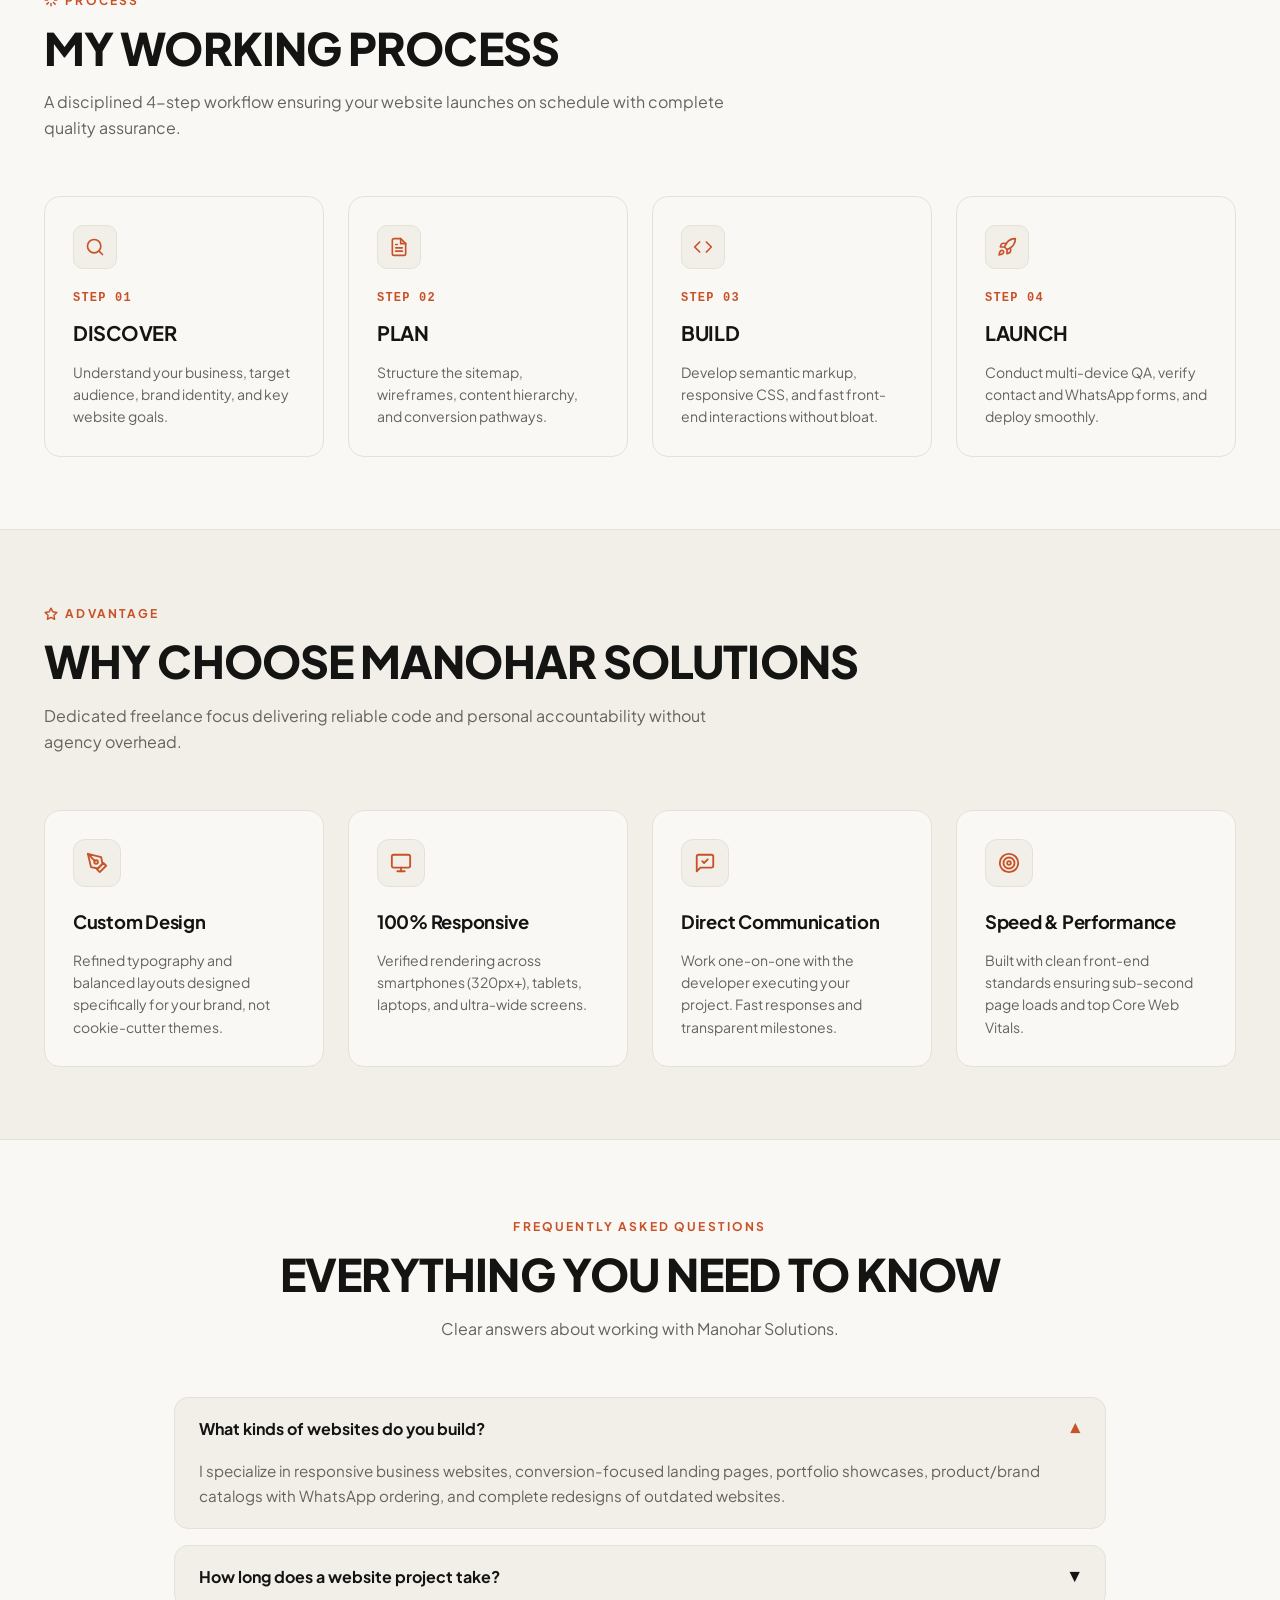
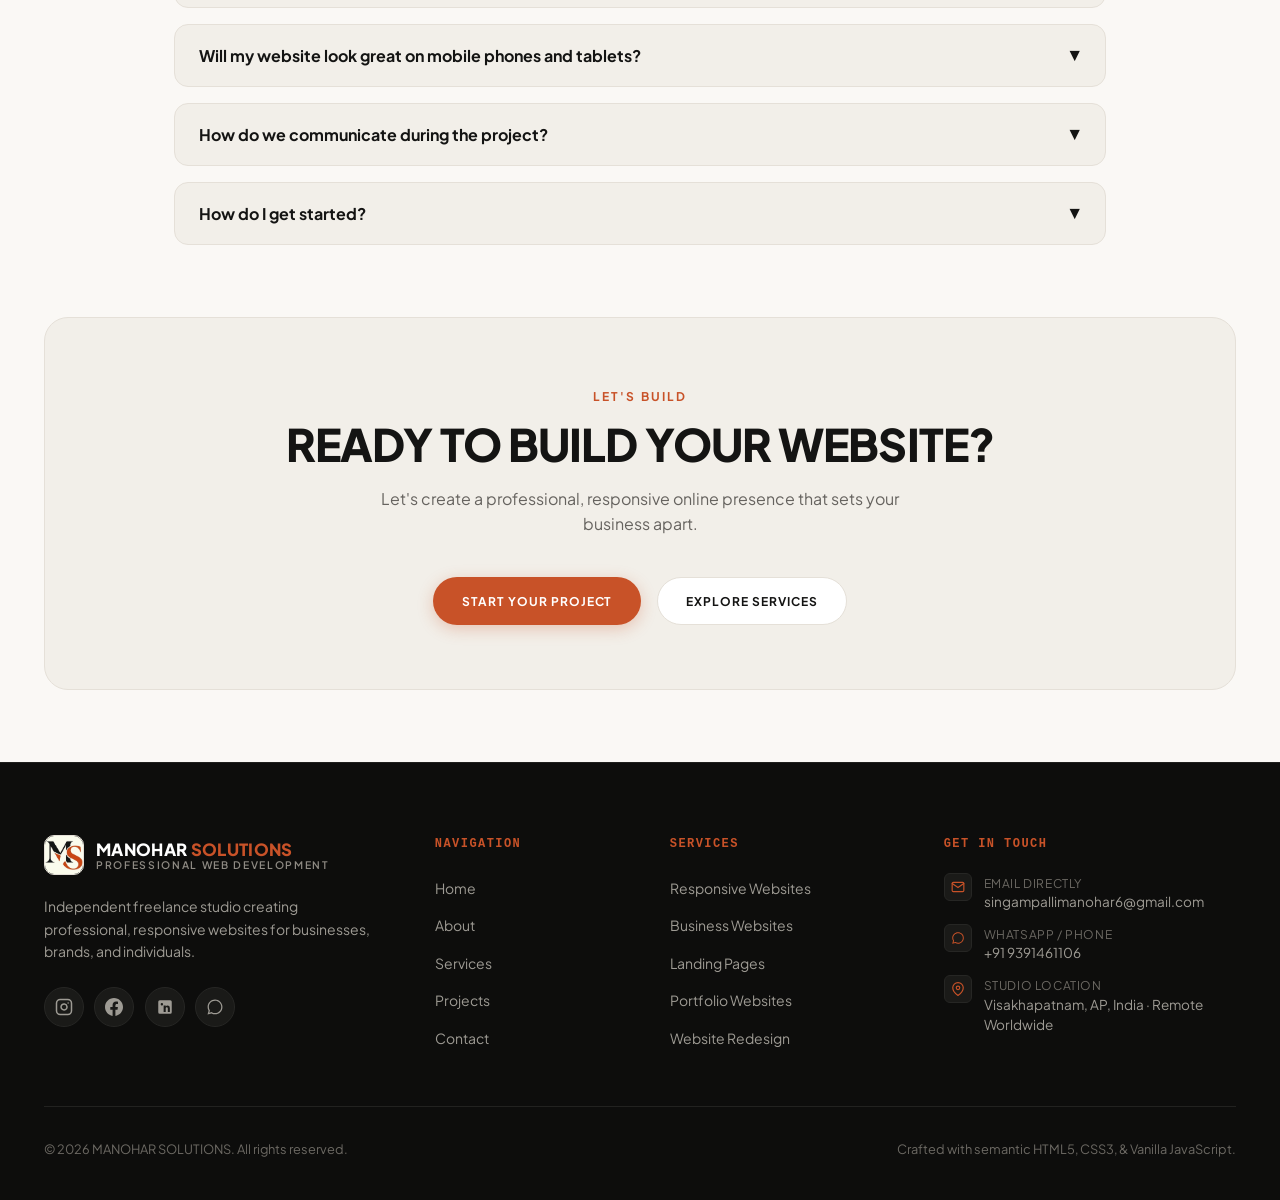
==== commit 42f74993: "Add live website demo link https://kingbiryani.netlify.app/ for Kings Biryani project" ====
--- a/index.html
+++ b/index.html
@@ -298,7 +298,7 @@
               </div>
               <div class="project-meta-bottom">
                 <a class="btn btn-primary" href="casestudy.html?project=kings-biryani" style="padding: 0.6rem 1.25rem;">VIEW CASE STUDY →</a>
-                <a class="btn-link" href="contact.html?project=kings-biryani" style="color:var(--text-muted); font-size:0.75rem;">INQUIRE →</a>
+                <a class="btn-link" href="https://kingbiryani.netlify.app/" target="_blank" rel="noopener noreferrer" style="color:var(--accent-terracotta); font-size:0.78rem; font-weight:700; display:inline-flex; align-items:center; gap:0.25rem;">LIVE DEMO ↗</a>
               </div>
             </div>
           </div>
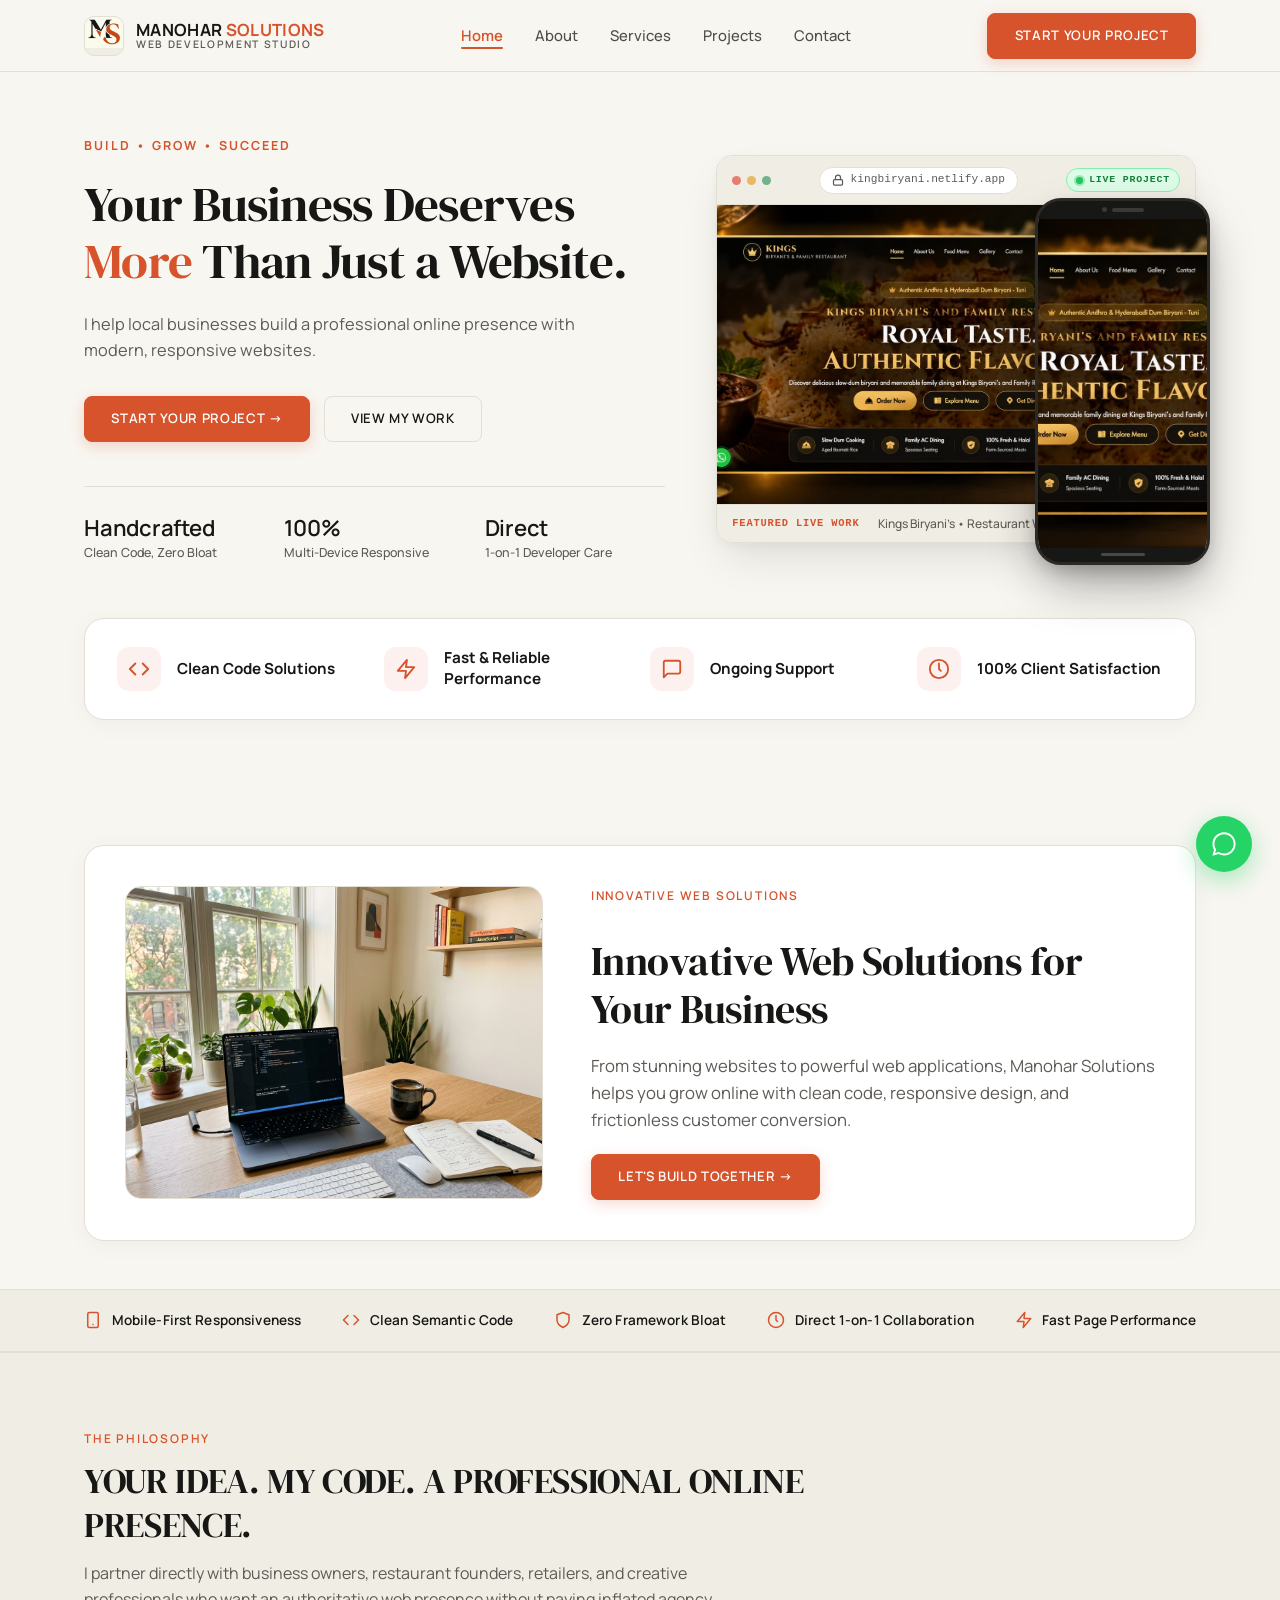
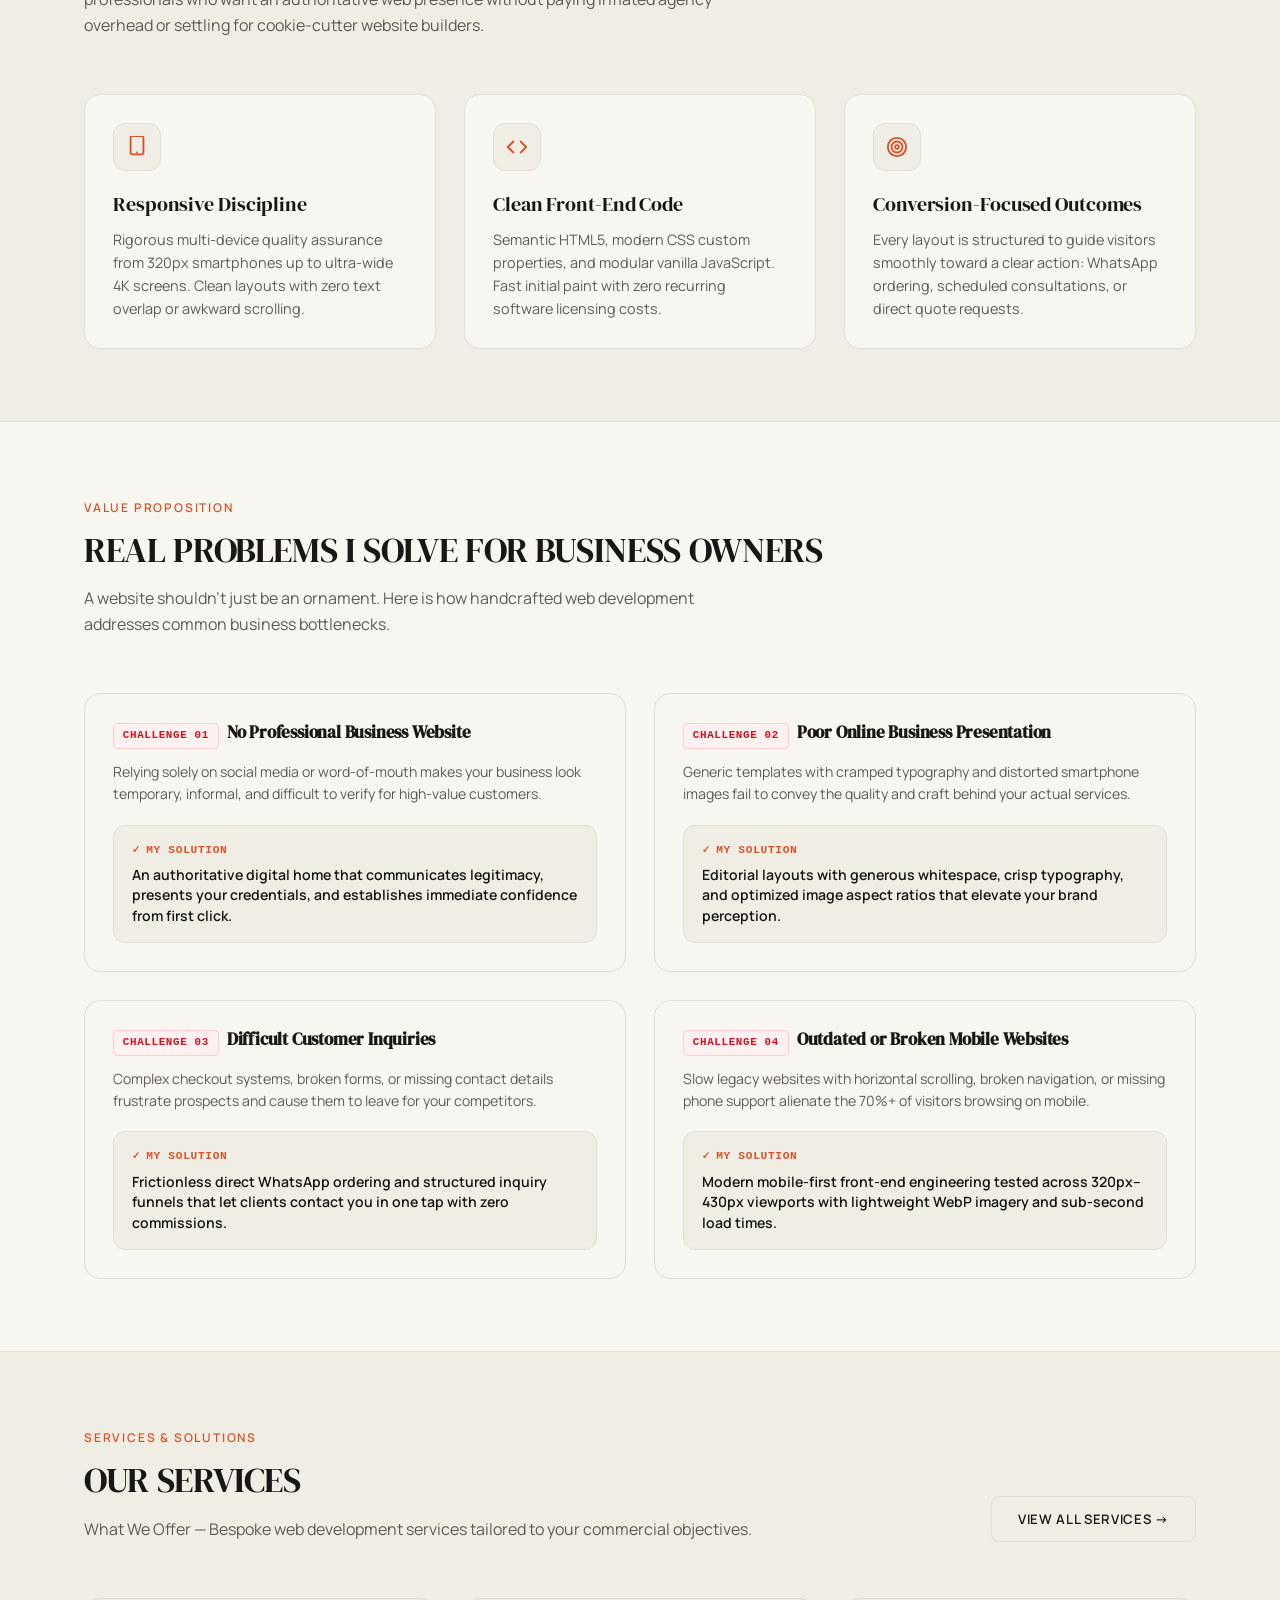
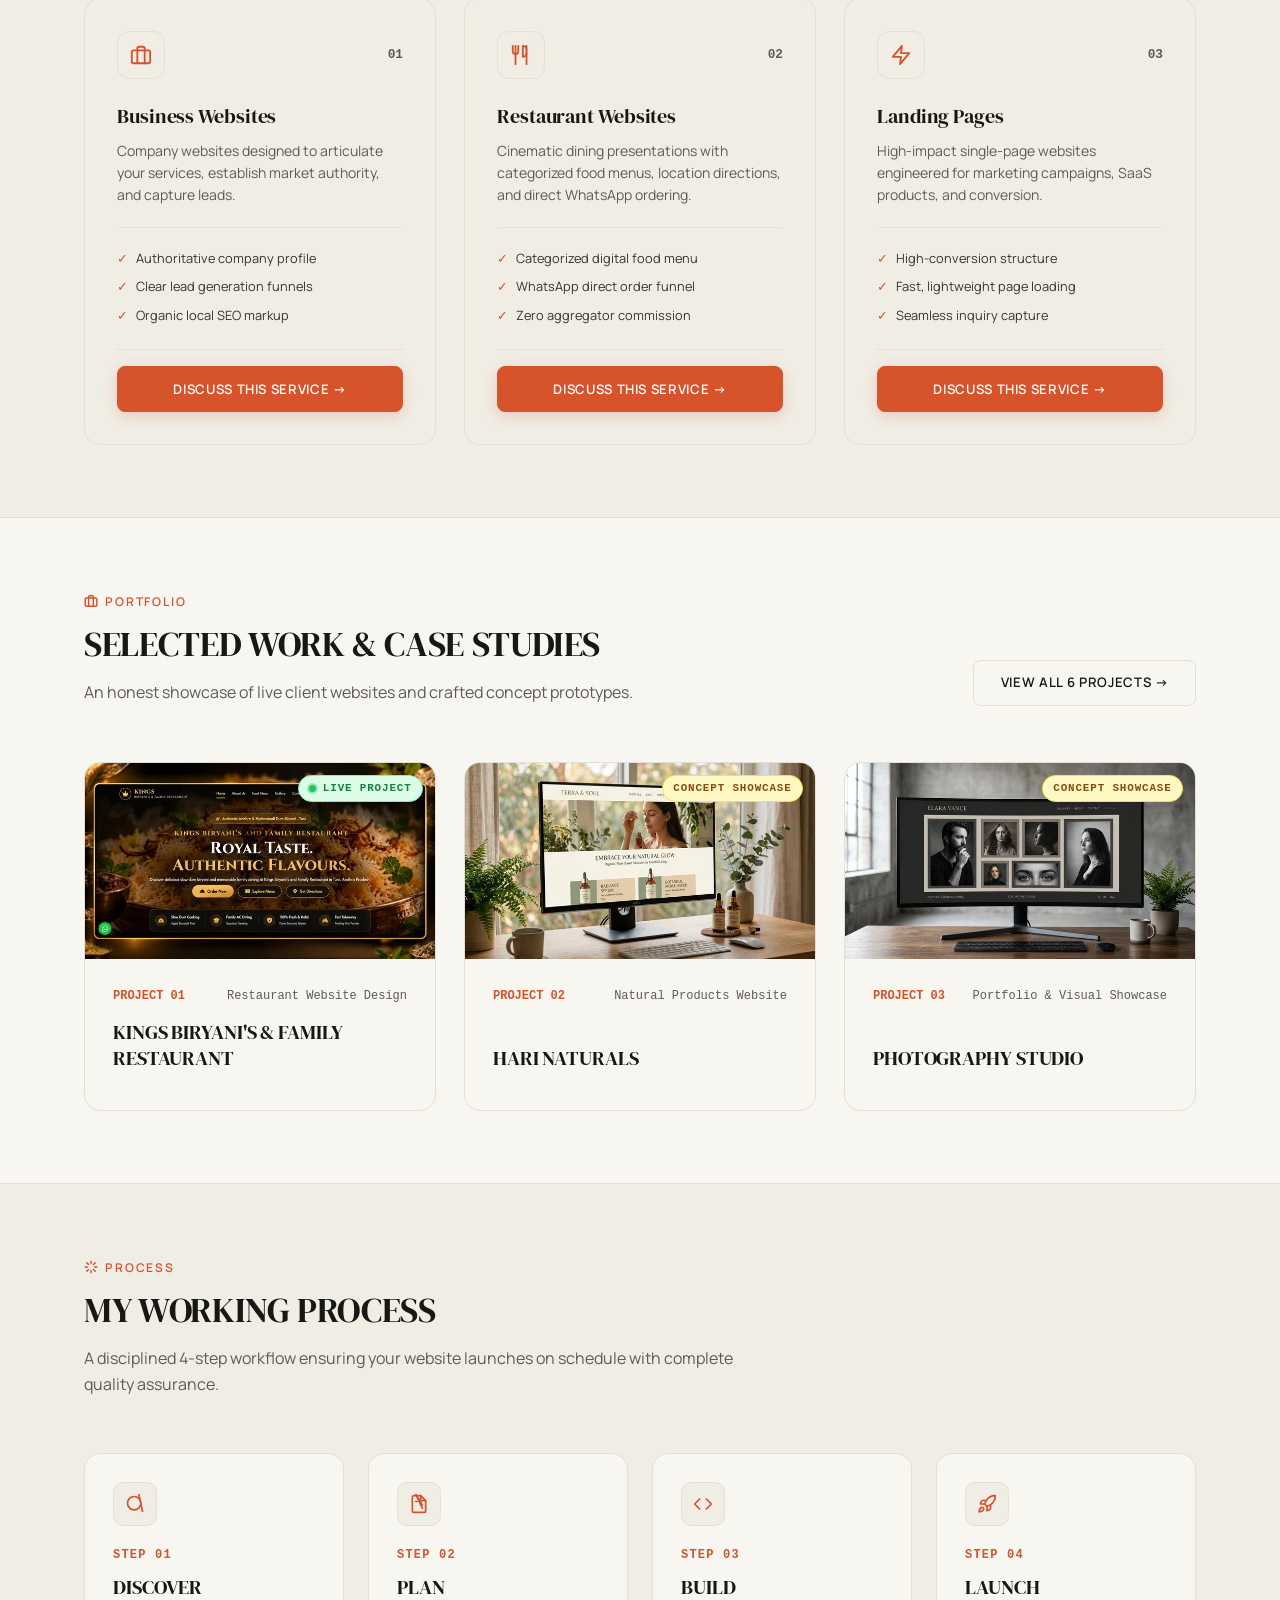
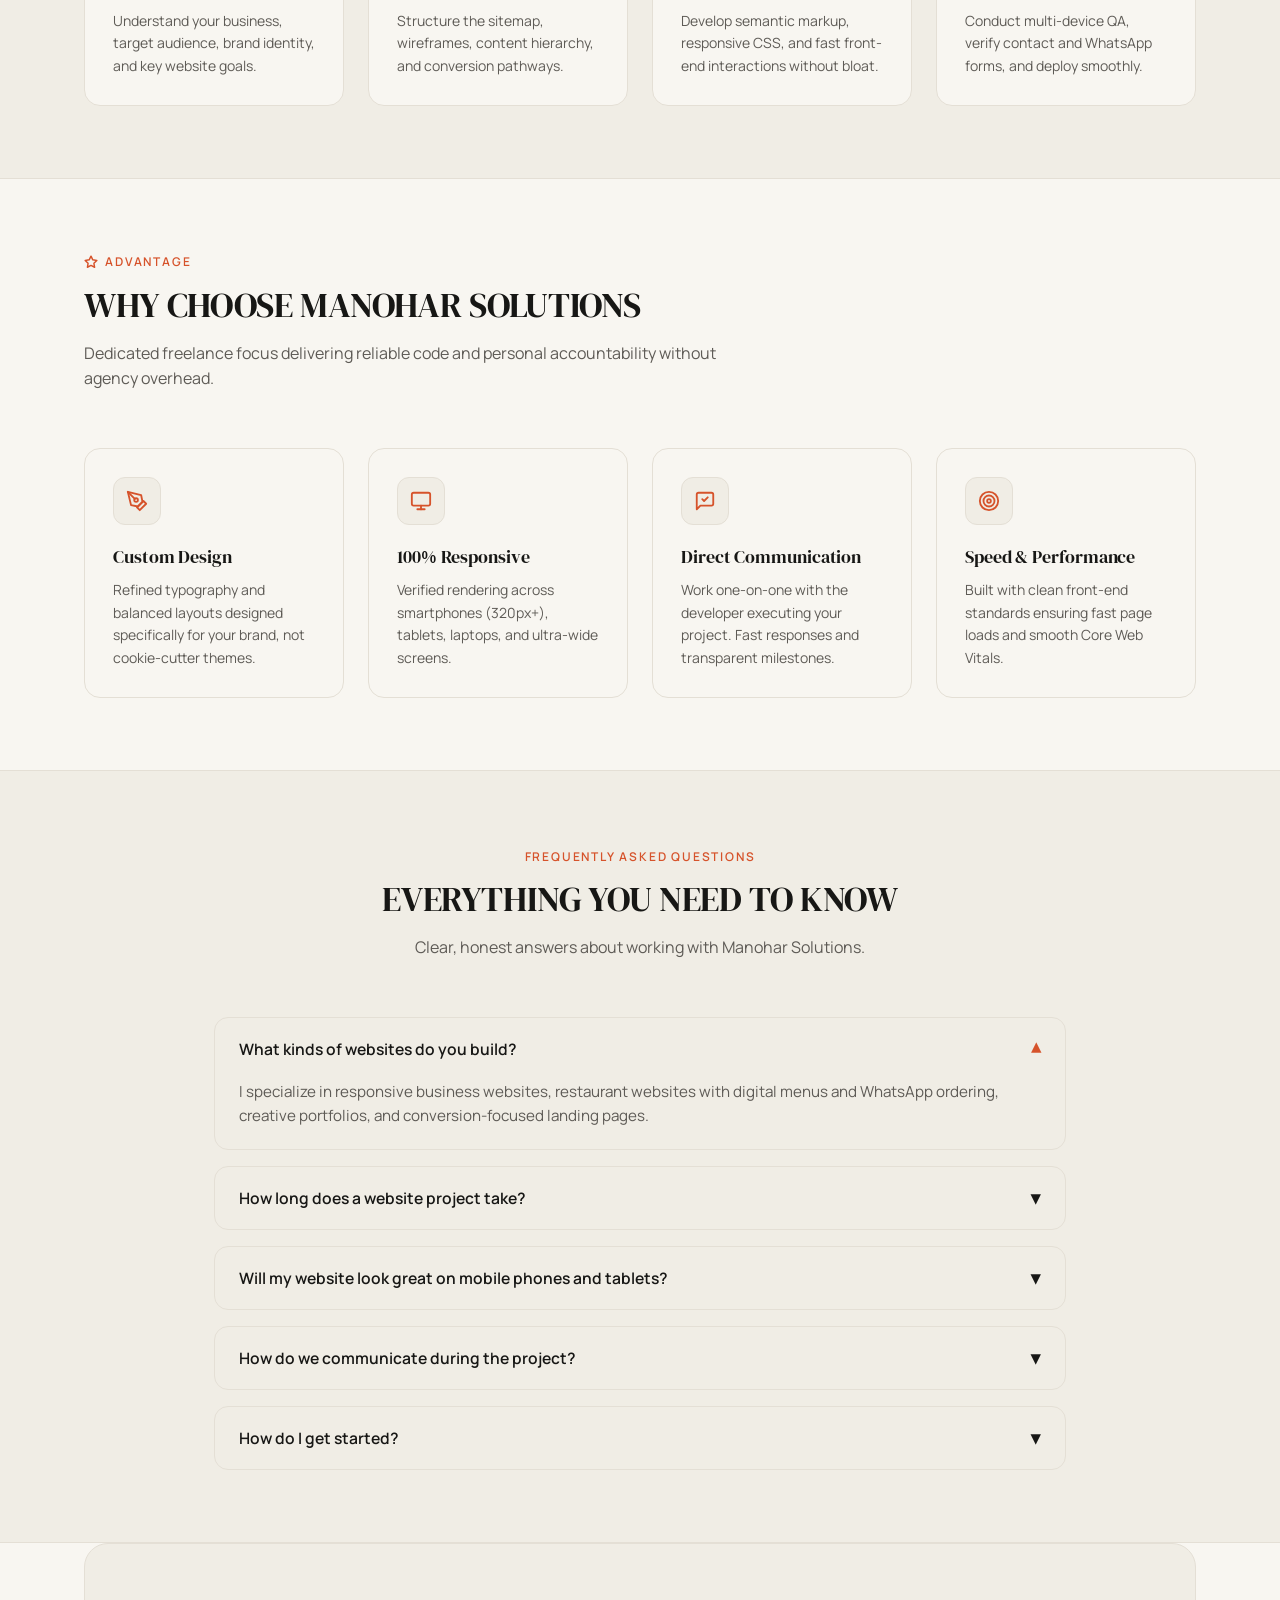
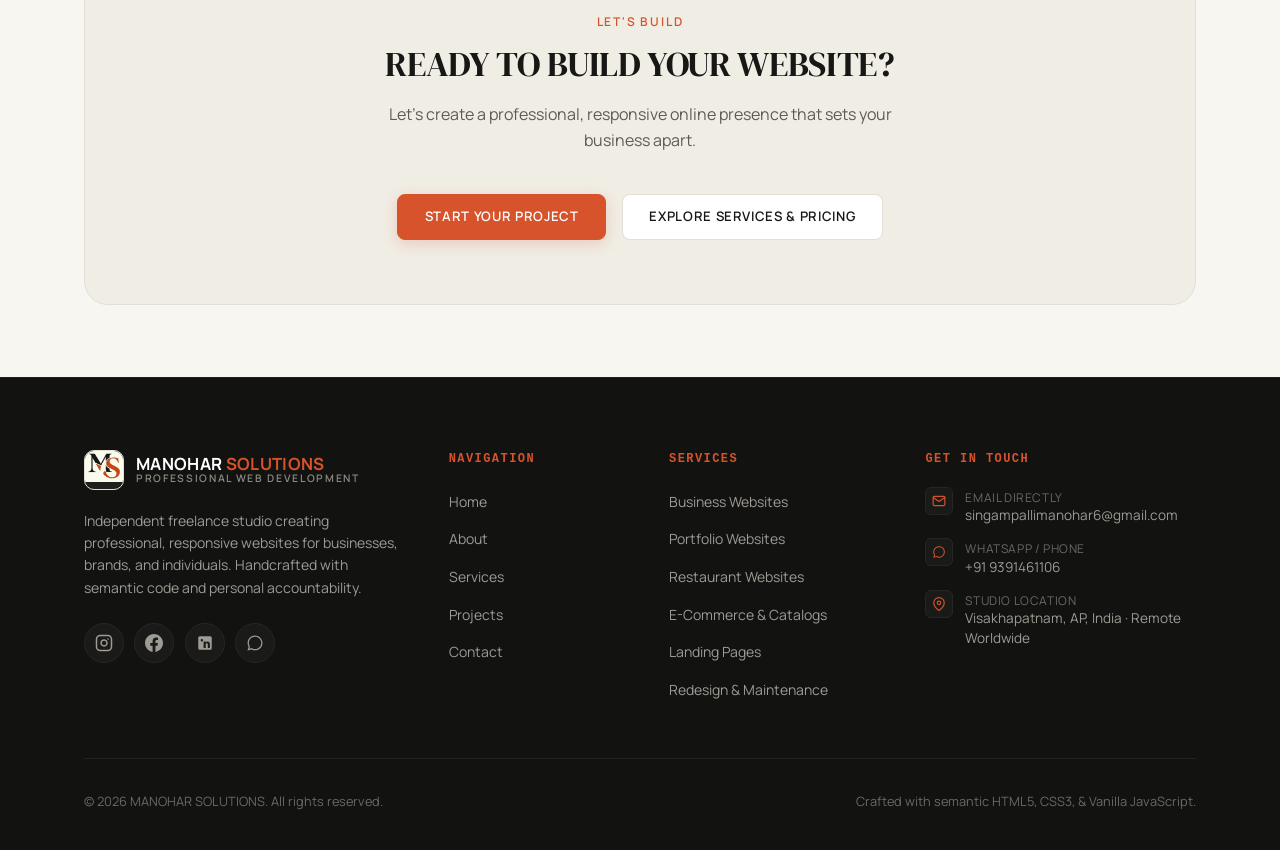
==== commit b6953329: "Update all website pages and optimize images" ====
--- a/index.html
+++ b/index.html
@@ -3,38 +3,69 @@
 <head>
   <meta charset="utf-8"/>
   <meta content="width=device-width, initial-scale=1.0" name="viewport"/>
-  <title>MANOHAR SOLUTIONS | Professional Web Development</title>
-  <meta content="MANOHAR SOLUTIONS creates professional, modern, and responsive websites, business websites, landing pages, and portfolio showcases." name="description"/>
-  <meta content="freelance web developer, website design, responsive web development, business websites, landing pages, HTML CSS JavaScript, Manohar Solutions" name="keywords"/>
+  <title>MANOHAR SOLUTIONS | Professional Web Development Studio</title>
+  <meta content="Independent web development studio handcrafted by Manohar Singampalli. Delivering bespoke, mobile-first business websites, restaurant websites, and portfolio showcases with clean code and zero framework bloat." name="description"/>
+  <meta content="freelance web developer, website design, responsive web development, business websites, restaurant website developer, HTML CSS JavaScript, Manohar Solutions, Andhra Pradesh web developer" name="keywords"/>
   <meta content="MANOHAR SOLUTIONS" name="author"/>
   <link href="assets/images/favicon.png" rel="icon" type="image/png"/>
   
   <!-- Google Fonts -->
   <link href="https://fonts.googleapis.com" rel="preconnect"/>
   <link crossorigin="" href="https://fonts.gstatic.com" rel="preconnect"/>
-  <link href="https://fonts.googleapis.com/css2?family=Plus+Jakarta+Sans:wght@400;500;600;700;800&amp;display=swap" rel="stylesheet"/>
+  <link href="https://fonts.googleapis.com/css2?family=DM+Serif+Display:ital@0;1&family=Manrope:wght@400;500;600;700;800&display=swap" rel="stylesheet"/>
   
   <!-- Custom Pure CSS -->
   <link href="css/style.css" rel="stylesheet"/>
 
   <!-- Canonical URL & Open Graph Metadata -->
-  <link href="https://manoharsolutions.dev/index.html" rel="canonical"/>
+  <link href="https://manoharsolutions.dev/" rel="canonical"/>
   <meta content="website" property="og:type"/>
-  <meta content="MANOHAR SOLUTIONS | Professional Web Development" property="og:title"/>
-  <meta content="MANOHAR SOLUTIONS creates professional, modern, and responsive websites, business websites, landing pages, and portfolio showcases." property="og:description"/>
-  <meta content="assets/images/logo.png" property="og:image"/>
+  <meta content="MANOHAR SOLUTIONS | Professional Web Development Studio" property="og:title"/>
+  <meta content="Independent web development studio handcrafted by Manohar Singampalli. Delivering bespoke, mobile-first business websites, restaurant websites, and portfolio showcases." property="og:description"/>
+  <meta content="https://manoharsolutions.dev/assets/images/kings-biryani-home.webp" property="og:image"/>
   <meta content="summary_large_image" name="twitter:card"/>
-  <meta content="MANOHAR SOLUTIONS | Professional Web Development" name="twitter:title"/>
-  <meta content="MANOHAR SOLUTIONS creates professional, modern, and responsive websites, business websites, landing pages, and portfolio showcases." name="twitter:description"/>
-  <meta content="assets/images/logo.png" name="twitter:image"/>
+  <meta content="MANOHAR SOLUTIONS | Professional Web Development Studio" name="twitter:title"/>
+  <meta content="Independent web development studio handcrafted by Manohar Singampalli. Delivering bespoke, mobile-first business websites, restaurant websites, and portfolio showcases." name="twitter:description"/>
+  <meta content="https://manoharsolutions.dev/assets/images/kings-biryani-home.webp" name="twitter:image"/>
+
+  <!-- Schema.org JSON-LD Structured Data -->
+  <script type="application/ld+json">
+  {
+    "@context": "https://schema.org",
+    "@type": "ProfessionalService",
+    "name": "Manohar Solutions",
+    "image": "https://manoharsolutions.dev/assets/images/logo.webp",
+    "url": "https://manoharsolutions.dev",
+    "telephone": "+919391461106",
+    "email": "singampallimanohar6@gmail.com",
+    "address": {
+      "@type": "PostalAddress",
+      "addressLocality": "Visakhapatnam",
+      "addressRegion": "Andhra Pradesh",
+      "addressCountry": "IN"
+    },
+    "description": "Independent web development studio crafting responsive business websites, restaurant websites, landing pages, and portfolio showcases with semantic HTML5, CSS3, and Vanilla JavaScript.",
+    "founder": {
+      "@type": "Person",
+      "name": "Manohar Singampalli"
+    },
+    "priceRange": "₹15,000 – ₹70,000"
+  }
+  </script>
 </head>
 <body>
+  <!-- Skip to Main Content Link for Accessibility -->
+  <a href="#main-content" class="skip-to-content">Skip to main content</a>
+
   <!-- Sticky Navigation -->
   <header class="site-header">
     <div class="container nav-container">
       <a aria-label="MANOHAR SOLUTIONS Homepage" class="brand-link" href="index.html">
         <div class="brand-monogram">
-          <img alt="Manohar Solutions Monogram" src="assets/images/logo.png" style="width: 100%; height: 100%; object-fit: cover;"/>
+          <picture>
+            <source srcset="assets/images/logo.webp" type="image/webp">
+            <img alt="Manohar Solutions Monogram" src="assets/images/logo.webp" width="40" height="40" style="width: 100%; height: 100%; object-fit: cover;"/>
+          </picture>
         </div>
         <div class="brand-text">
           <span class="brand-name">MANOHAR <span>SOLUTIONS</span></span>
@@ -54,7 +85,7 @@
         <a class="btn btn-primary" href="contact.html">Start Your Project</a>
       </div>
       <button aria-expanded="false" aria-label="Open Navigation Menu" class="hamburger-btn" type="button">
-        <svg fill="none" height="22" stroke="currentColor" stroke-linecap="round" stroke-linejoin="round" stroke-width="2.2" viewbox="0 0 24 24" width="22">
+        <svg fill="none" height="22" stroke="currentColor" stroke-linecap="round" stroke-linejoin="round" stroke-width="2.2" viewBox="0 0 24 24" width="22">
           <line x1="3" x2="21" y1="6" y2="6"></line>
           <line x1="3" x2="21" y1="12" y2="12"></line>
           <line x1="3" x2="21" y1="18" y2="18"></line>
@@ -64,12 +95,12 @@
   </header>
 
   <!-- Mobile Drawer -->
-  <div aria-hidden="true" class="mobile-nav-drawer" role="dialog">
+  <div aria-hidden="true" class="mobile-nav-drawer" role="dialog" aria-modal="true" aria-label="Navigation Menu">
     <div class="mobile-nav-content">
       <div class="mobile-nav-header">
         <span class="brand-name">MANOHAR <span>SOLUTIONS</span></span>
         <button aria-label="Close Navigation" class="close-drawer-btn" style="background:none; border:none; display:flex; align-items:center; justify-content:center; cursor:pointer; color:var(--text-charcoal); padding:0.25rem;" type="button">
-          <svg fill="none" height="22" stroke="currentColor" stroke-linecap="round" stroke-linejoin="round" stroke-width="2.2" viewbox="0 0 24 24" width="22">
+          <svg fill="none" height="22" stroke="currentColor" stroke-linecap="round" stroke-linejoin="round" stroke-width="2.2" viewBox="0 0 24 24" width="22">
             <line x1="18" x2="6" y1="6" y2="18"></line>
             <line x1="6" x2="18" y1="6" y2="18"></line>
           </svg>
@@ -88,166 +119,388 @@
     </div>
   </div>
 
-  <main>
-    <!-- 1. Hero Section -->
-    <section class="hero-section" aria-label="Introduction">
+  <main id="main-content">
+    <!-- 1. Hero Section (Text left, authentic desktop + mobile preview right) -->
+    <section class="hero-section" aria-label="Studio Introduction">
       <div class="container hero-grid">
         <div class="hero-content">
-          <div class="badge-status hero-badge">
-            <span class="badge-pulse" aria-hidden="true"></span>
-            <span>MANOHAR SOLUTIONS | DIGITAL EXPERIENCES</span>
-          </div>
-          <h1 class="headline-xl hero-headline">Your Business Deserves More Than Just a Website.</h1>
+          <div class="hero-tag-editorial">BUILD &bull; GROW &bull; SUCCEED</div>
+          <h1 class="headline-xl hero-headline">Your Business Deserves <span class="highlight-terracotta">More</span> Than Just a Website.</h1>
           <p class="subheadline hero-description">
-            I design and develop modern, responsive websites that help businesses build trust, showcase their services, and connect with more customers.
+            I help local businesses build a professional online presence with modern, responsive websites.
           </p>
           <div class="hero-actions">
-            <a class="btn btn-primary" href="contact.html">Start Your Project</a>
-            <a class="btn btn-secondary" href="projects.html">Explore My Work</a>
+            <a class="btn btn-primary" href="contact.html">Start Your Project &rarr;</a>
+            <a class="btn btn-secondary" href="projects.html">View My Work</a>
           </div>
           <div class="hero-stats" role="list" aria-label="Key highlights">
             <div class="stat-item" role="listitem">
-              <span class="stat-num">Bespoke</span>
-              <span class="stat-label">Handcrafted Clean Code</span>
+              <span class="stat-num">Handcrafted</span>
+              <span class="stat-label">Clean Code, Zero Bloat</span>
             </div>
             <div class="stat-item" role="listitem">
               <span class="stat-num">100%</span>
-              <span class="stat-label">Mobile Responsive</span>
+              <span class="stat-label">Multi-Device Responsive</span>
             </div>
             <div class="stat-item" role="listitem">
               <span class="stat-num">Direct</span>
-              <span class="stat-label">Freelance Support</span>
-            </div>
-          </div>
-        </div>
-        <!-- Hero Visual Showcase -->
+              <span class="stat-label">1-on-1 Developer Care</span>
+            </div>
+          </div>
+        </div>
+
+        <!-- Hero Dual-Device Visual Showcase (Kings Biryani Featured Live Project) -->
         <div class="hero-visual-col">
-          <div class="hero-mockup-frame">
-            <div class="mockup-header-bar">
-              <div class="mockup-dots" aria-hidden="true">
-                <span class="mockup-dot dot-red"></span>
-                <span class="mockup-dot dot-amber"></span>
-                <span class="mockup-dot dot-green"></span>
-              </div>
-              <div class="mockup-url-pill">
-                <svg class="url-lock-icon" width="12" height="12" viewBox="0 0 24 24" fill="none" stroke="currentColor" stroke-width="2.5" stroke-linecap="round" stroke-linejoin="round" aria-hidden="true"><rect x="3" y="11" width="18" height="11" rx="2" ry="2"></rect><path d="M7 11V7a5 5 0 0 1 10 0v4"></path></svg>
-                <span>manoharsolutions.dev/showcase/corporate</span>
-              </div>
-              <div class="mockup-badge" aria-hidden="true">
-                <span class="status-live-dot"></span>
-                <span>Live Project</span>
-              </div>
-            </div>
-            <div class="mockup-screen-area">
-              <img src="assets/images/corporate_business_showcase_1790489194491.jpg" alt="Featured client website design and front-end development project by Manohar Solutions" width="800" height="600" loading="eager" fetchpriority="high" decoding="async">
-            </div>
-            <div class="mockup-footer-bar">
-              <span class="mockup-tag">FEATURED WORK</span>
-              <span class="mockup-title">Corporate Business Platform &bull; Bespoke Front-End</span>
-            </div>
+          <div class="hero-device-wrapper">
+            <!-- Desktop Browser Mockup Frame -->
+            <div class="hero-mockup-frame">
+              <div class="mockup-header-bar">
+                <div class="mockup-dots" aria-hidden="true">
+                  <span class="mockup-dot dot-red"></span>
+                  <span class="mockup-dot dot-amber"></span>
+                  <span class="mockup-dot dot-green"></span>
+                </div>
+                <div class="mockup-url-pill">
+                  <svg class="url-lock-icon" width="12" height="12" viewBox="0 0 24 24" fill="none" stroke="currentColor" stroke-width="2.5" stroke-linecap="round" stroke-linejoin="round" aria-hidden="true"><rect x="3" y="11" width="18" height="11" rx="2" ry="2"></rect><path d="M7 11V7a5 5 0 0 1 10 0v4"></path></svg>
+                  <span>kingbiryani.netlify.app</span>
+                </div>
+                <div class="badge-live" style="font-size: 0.62rem; padding: 0.2rem 0.55rem;">
+                  <span class="badge-live-dot" aria-hidden="true"></span>
+                  <span>Live Project</span>
+                </div>
+              </div>
+              <div class="mockup-screen-area">
+                <picture>
+                  <source srcset="assets/images/kings-biryani-home.webp" type="image/webp">
+                  <img src="assets/images/kings-biryani-home.webp" alt="Kings Biryani authentic live website desktop preview by Manohar Solutions" width="800" height="450" loading="eager" fetchpriority="high" decoding="async">
+                </picture>
+              </div>
+              <div class="mockup-footer-bar">
+                <span class="mockup-tag">FEATURED LIVE WORK</span>
+                <span class="mockup-title">Kings Biryani's &bull; Restaurant Website &amp; WhatsApp Menu</span>
+              </div>
+            </div>
+
+            <!-- Overlapping Smartphone Mockup Frame -->
+            <div class="hero-phone-mockup" aria-hidden="true">
+              <div class="phone-speaker-bar">
+                <span class="phone-notch-dot"></span>
+                <span class="phone-notch-pill"></span>
+              </div>
+              <div class="phone-screen-area">
+                <picture>
+                  <source srcset="assets/images/kings_biryani_mobile.jpg" type="image/jpeg">
+                  <img src="assets/images/kings_biryani_mobile.jpg" alt="Mobile responsive layout preview" loading="eager" decoding="async">
+                </picture>
+              </div>
+              <div class="phone-home-indicator">
+                <span class="phone-home-pill"></span>
+              </div>
+            </div>
+          </div>
+        </div>
+      </div>
+
+      <!-- Feature Highlight / Metric Strip matching Reference Design -->
+      <div class="container">
+        <div class="metric-strip-grid" role="region" aria-label="Key Commitments">
+          <div class="metric-strip-item">
+            <div class="metric-strip-icon">
+              <svg width="22" height="22" viewBox="0 0 24 24" fill="none" stroke="currentColor" stroke-width="2" stroke-linecap="round" stroke-linejoin="round"><polyline points="16 18 22 12 16 6"></polyline><polyline points="8 6 2 12 8 18"></polyline></svg>
+            </div>
+            <div class="metric-strip-text">Clean Code Solutions</div>
+          </div>
+          <div class="metric-strip-item">
+            <div class="metric-strip-icon">
+              <svg width="22" height="22" viewBox="0 0 24 24" fill="none" stroke="currentColor" stroke-width="2" stroke-linecap="round" stroke-linejoin="round"><polygon points="13 2 3 14 12 14 11 22 21 10 12 10 13 2"></polygon></svg>
+            </div>
+            <div class="metric-strip-text">Fast &amp; Reliable Performance</div>
+          </div>
+          <div class="metric-strip-item">
+            <div class="metric-strip-icon">
+              <svg width="22" height="22" viewBox="0 0 24 24" fill="none" stroke="currentColor" stroke-width="2" stroke-linecap="round" stroke-linejoin="round"><path d="M21 15a2 2 0 0 1-2 2H7l-4 4V5a2 2 0 0 1 2-2h14a2 2 0 0 1 2 2z"></path></svg>
+            </div>
+            <div class="metric-strip-text">Ongoing Support</div>
+          </div>
+          <div class="metric-strip-item">
+            <div class="metric-strip-icon">
+              <svg width="22" height="22" viewBox="0 0 24 24" fill="none" stroke="currentColor" stroke-width="2" stroke-linecap="round" stroke-linejoin="round"><circle cx="12" cy="12" r="10"></circle><polyline points="12 6 12 12 14 14"></polyline></svg>
+            </div>
+            <div class="metric-strip-text">100% Client Satisfaction</div>
           </div>
         </div>
       </div>
     </section>
 
-    <!-- 2. The Philosophy / Trust -->
-    <section class="section section-stone">
+    <!-- Developer Intro Section matching Reference Design -->
+    <section class="dev-intro-section" aria-label="Innovative Web Solutions">
+      <div class="container">
+        <div class="dev-intro-card">
+          <div class="dev-intro-img">
+            <picture>
+              <source srcset="assets/images/manohar_studio_workspace_1790489209515.jpg" type="image/jpeg">
+              <img src="assets/images/manohar_studio_workspace_1790489209515.jpg" alt="Manohar Solutions Developer Studio Workspace" width="600" height="450" loading="lazy">
+            </picture>
+          </div>
+          <div class="dev-intro-content">
+            <span class="eyebrow">INNOVATIVE WEB SOLUTIONS</span>
+            <h2>Innovative Web Solutions for Your Business</h2>
+            <p>From stunning websites to powerful web applications, Manohar Solutions helps you grow online with clean code, responsive design, and frictionless customer conversion.</p>
+            <div>
+              <a href="contact.html" class="btn btn-primary">Let's Build Together &rarr;</a>
+            </div>
+          </div>
+        </div>
+      </div>
+    </section>
+
+    <!-- 2. Capabilities Strip -->
+    <div class="capabilities-strip" role="region" aria-label="Core Capabilities">
+      <div class="container capabilities-grid">
+        <div class="capability-item">
+          <svg width="18" height="18" viewBox="0 0 24 24" fill="none" stroke="currentColor" stroke-width="2" stroke-linecap="round" stroke-linejoin="round" aria-hidden="true"><rect x="5" y="2" width="14" height="20" rx="2" ry="2"></rect><line x1="12" y1="18" x2="12.01" y2="18"></line></svg>
+          <span>Mobile-First Responsiveness</span>
+        </div>
+        <div class="capability-item">
+          <svg width="18" height="18" viewBox="0 0 24 24" fill="none" stroke="currentColor" stroke-width="2" stroke-linecap="round" stroke-linejoin="round" aria-hidden="true"><polyline points="16 18 22 12 16 6"></polyline><polyline points="8 6 2 12 8 18"></polyline></svg>
+          <span>Clean Semantic Code</span>
+        </div>
+        <div class="capability-item">
+          <svg width="18" height="18" viewBox="0 0 24 24" fill="none" stroke="currentColor" stroke-width="2" stroke-linecap="round" stroke-linejoin="round" aria-hidden="true"><path d="M12 22s8-4 8-10V5l-8-3-8 3v7c0 6 8 10 8 10z"></path></svg>
+          <span>Zero Framework Bloat</span>
+        </div>
+        <div class="capability-item">
+          <svg width="18" height="18" viewBox="0 0 24 24" fill="none" stroke="currentColor" stroke-width="2" stroke-linecap="round" stroke-linejoin="round" aria-hidden="true"><circle cx="12" cy="12" r="10"></circle><polyline points="12 6 12 12 14 14"></polyline></svg>
+          <span>Direct 1-on-1 Collaboration</span>
+        </div>
+        <div class="capability-item">
+          <svg width="18" height="18" viewBox="0 0 24 24" fill="none" stroke="currentColor" stroke-width="2" stroke-linecap="round" stroke-linejoin="round" aria-hidden="true"><polygon points="13 2 3 14 12 14 11 22 21 10 12 10 13 2"></polygon></svg>
+          <span>Fast Page Performance</span>
+        </div>
+      </div>
+    </div>
+
+    <!-- 3. Studio Introduction (The Philosophy) -->
+    <section class="section section-stone" aria-label="Studio Introduction">
       <div class="container">
         <div class="section-header" style="max-width: 760px;">
           <span class="eyebrow">THE PHILOSOPHY</span>
           <h2 class="headline-lg">YOUR IDEA. MY CODE. A PROFESSIONAL ONLINE PRESENCE.</h2>
           <p class="subheadline">
-            I help businesses establish an authoritative digital presence through clean typography, mobile responsiveness, and performance-tuned front-end code.
+            I partner directly with business owners, restaurant founders, retailers, and creative professionals who want an authoritative web presence without paying inflated agency overhead or settling for cookie-cutter website builders.
           </p>
         </div>
         <div class="grid-3">
           <div class="feature-card">
-            <div class="card-icon">📱</div>
-            <h3 class="headline-md" style="font-size: 1.25rem;">Responsive Design</h3>
+            <div class="card-icon">
+              <svg fill="none" height="22" stroke="currentColor" stroke-linecap="round" stroke-linejoin="round" stroke-width="2" viewBox="0 0 24 24" width="22">
+                <rect height="20" rx="2" ry="2" width="14" x="5"></rect>
+                <line x1="12" x2="12.01" y1="18" y2="18"></line>
+              </svg>
+            </div>
+            <h3 class="headline-md" style="font-size: 1.25rem;">Responsive Discipline</h3>
             <p style="color: var(--text-muted); font-size: 0.9rem;">
-              Engineered and tested to render fluidly across smartphones, tablets, laptops, and ultra-wide desktop monitors without layout breakage.
+              Rigorous multi-device quality assurance from 320px smartphones up to ultra-wide 4K screens. Clean layouts with zero text overlap or awkward scrolling.
             </p>
           </div>
           <div class="feature-card">
-            <div class="card-icon">💻</div>
+            <div class="card-icon">
+              <svg fill="none" height="22" stroke="currentColor" stroke-linecap="round" stroke-linejoin="round" stroke-width="2" viewBox="0 0 24 24" width="22">
+                <polyline points="16 18 22 12 16 6"></polyline>
+                <polyline points="8 6 2 12 8 18"></polyline>
+              </svg>
+            </div>
             <h3 class="headline-md" style="font-size: 1.25rem;">Clean Front-End Code</h3>
             <p style="color: var(--text-muted); font-size: 0.9rem;">
-              Handcrafted semantic HTML5, modular CSS custom properties, and performant vanilla JavaScript with zero framework bloat.
+              Semantic HTML5, modern CSS custom properties, and modular vanilla JavaScript. Fast initial paint with zero recurring software licensing costs.
             </p>
           </div>
           <div class="feature-card">
-            <div class="card-icon">🎯</div>
-            <h3 class="headline-md" style="font-size: 1.25rem;">Client-Focused Outcomes</h3>
+            <div class="card-icon">
+              <svg fill="none" height="22" stroke="currentColor" stroke-linecap="round" stroke-linejoin="round" stroke-width="2" viewBox="0 0 24 24" width="22">
+                <circle cx="12" cy="12" r="10"></circle>
+                <circle cx="12" cy="12" r="6"></circle>
+                <circle cx="12" cy="12" r="2"></circle>
+              </svg>
+            </div>
+            <h3 class="headline-md" style="font-size: 1.25rem;">Conversion-Focused Outcomes</h3>
             <p style="color: var(--text-muted); font-size: 0.9rem;">
-              Clear communication, honest milestones, and layouts structured specifically to convert prospective clients into inquiries.
+              Every layout is structured to guide visitors smoothly toward a clear action: WhatsApp ordering, scheduled consultations, or direct quote requests.
             </p>
           </div>
         </div>
       </div>
     </section>
 
-    <!-- 3. Services Preview Section -->
-    <section class="section">
+    <!-- 4. Problems I Solve (Dedicated Section with 4 Concrete Challenges & Solutions) -->
+    <section class="section" aria-label="Problems I Solve">
+      <div class="container">
+        <div class="section-header" style="max-width: 760px;">
+          <span class="eyebrow">VALUE PROPOSITION</span>
+          <h2 class="headline-lg">REAL PROBLEMS I SOLVE FOR BUSINESS OWNERS</h2>
+          <p class="subheadline">
+            A website shouldn't just be an ornament. Here is how handcrafted web development addresses common business bottlenecks.
+          </p>
+        </div>
+
+        <div class="problems-grid">
+          <!-- Problem 1 -->
+          <div class="problem-card">
+            <div class="problem-header">
+              <span class="problem-pill">CHALLENGE 01</span>
+              <h3 class="problem-title">No Professional Business Website</h3>
+            </div>
+            <p class="problem-desc">
+              Relying solely on social media or word-of-mouth makes your business look temporary, informal, and difficult to verify for high-value customers.
+            </p>
+            <div class="solution-box">
+              <span class="solution-label">
+                <span class="check-mark">✓</span> My Solution
+              </span>
+              <p class="solution-text">
+                An authoritative digital home that communicates legitimacy, presents your credentials, and establishes immediate confidence from first click.
+              </p>
+            </div>
+          </div>
+
+          <!-- Problem 2 -->
+          <div class="problem-card">
+            <div class="problem-header">
+              <span class="problem-pill">CHALLENGE 02</span>
+              <h3 class="problem-title">Poor Online Business Presentation</h3>
+            </div>
+            <p class="problem-desc">
+              Generic templates with cramped typography and distorted smartphone images fail to convey the quality and craft behind your actual services.
+            </p>
+            <div class="solution-box">
+              <span class="solution-label">
+                <span class="check-mark">✓</span> My Solution
+              </span>
+              <p class="solution-text">
+                Editorial layouts with generous whitespace, crisp typography, and optimized image aspect ratios that elevate your brand perception.
+              </p>
+            </div>
+          </div>
+
+          <!-- Problem 3 -->
+          <div class="problem-card">
+            <div class="problem-header">
+              <span class="problem-pill">CHALLENGE 03</span>
+              <h3 class="problem-title">Difficult Customer Inquiries</h3>
+            </div>
+            <p class="problem-desc">
+              Complex checkout systems, broken forms, or missing contact details frustrate prospects and cause them to leave for your competitors.
+            </p>
+            <div class="solution-box">
+              <span class="solution-label">
+                <span class="check-mark">✓</span> My Solution
+              </span>
+              <p class="solution-text">
+                Frictionless direct WhatsApp ordering and structured inquiry funnels that let clients contact you in one tap with zero commissions.
+              </p>
+            </div>
+          </div>
+
+          <!-- Problem 4 -->
+          <div class="problem-card">
+            <div class="problem-header">
+              <span class="problem-pill">CHALLENGE 04</span>
+              <h3 class="problem-title">Outdated or Broken Mobile Websites</h3>
+            </div>
+            <p class="problem-desc">
+              Slow legacy websites with horizontal scrolling, broken navigation, or missing phone support alienate the 70%+ of visitors browsing on mobile.
+            </p>
+            <div class="solution-box">
+              <span class="solution-label">
+                <span class="check-mark">✓</span> My Solution
+              </span>
+              <p class="solution-text">
+                Modern mobile-first front-end engineering tested across 320px–430px viewports with lightweight WebP imagery and sub-second load times.
+              </p>
+            </div>
+          </div>
+        </div>
+      </div>
+    </section>
+
+    <!-- 5. Services Preview Section -->
+    <section class="section section-stone" aria-label="Services Overview">
       <div class="container">
         <div class="section-header-row">
           <div>
-            <span class="eyebrow">SERVICES</span>
-            <h2 class="headline-lg">WHAT I DO</h2>
-            <p class="subheadline">Professional web development services tailored to your objectives.</p>
+            <span class="eyebrow">SERVICES &amp; SOLUTIONS</span>
+            <h2 class="headline-lg">OUR SERVICES</h2>
+            <p class="subheadline">What We Offer — Bespoke web development services tailored to your commercial objectives.</p>
           </div>
           <a class="btn btn-secondary" href="services.html">VIEW ALL SERVICES →</a>
         </div>
         <div class="grid-3">
-          <!-- 1. Responsive Websites -->
+          <!-- 1. Business Websites -->
           <div class="service-card">
             <div>
               <div class="service-card-top">
-                <span class="card-icon" style="margin-bottom:0;">📱</span>
+                <span class="card-icon" style="margin-bottom:0;">
+                  <svg fill="none" height="22" stroke="currentColor" stroke-linecap="round" stroke-linejoin="round" stroke-width="2" viewBox="0 0 24 24" width="22">
+                    <rect height="14" rx="2" ry="2" width="20" x="2" y="7"></rect>
+                    <path d="M16 21V5a2 2 0 0 0-2-2h-4a2 2 0 0 0-2 2v16"></path>
+                  </svg>
+                </span>
                 <span class="service-num">01</span>
               </div>
-              <h3 class="headline-md" style="font-size:1.25rem;">Responsive Websites</h3>
-              <p style="color:var(--text-muted); font-size:0.875rem;">Modern websites that work smoothly across desktops, tablets, and smartphones.</p>
+              <h3 class="headline-md" style="font-size:1.25rem;">Business Websites</h3>
+              <p style="color:var(--text-muted); font-size:0.875rem;">Company websites designed to articulate your services, establish market authority, and capture leads.</p>
               <ul class="service-features">
-                <li><span class="check-mark">✓</span> Fluid multi-device layouts</li>
-                <li><span class="check-mark">✓</span> Touch-friendly navigation</li>
-                <li><span class="check-mark">✓</span> Cross-browser tested</li>
+                <li><span class="check-mark">✓</span> Authoritative company profile</li>
+                <li><span class="check-mark">✓</span> Clear lead generation funnels</li>
+                <li><span class="check-mark">✓</span> Organic local SEO markup</li>
               </ul>
             </div>
             <div style="margin-top:1.5rem; padding-top:1rem; border-top:1px solid var(--border-stone);">
-              <a class="btn btn-primary" href="contact.html?service=Responsive%20Websites" style="width:100%;">DISCUSS THIS SERVICE →</a>
-            </div>
-          </div>
-          <!-- 2. Business Websites -->
+              <a class="btn btn-primary" href="contact.html?service=Business%20Websites" style="width:100%;">DISCUSS THIS SERVICE →</a>
+            </div>
+          </div>
+          <!-- 2. Restaurant Websites -->
           <div class="service-card">
             <div>
               <div class="service-card-top">
-                <span class="card-icon" style="margin-bottom:0;">💼</span>
+                <span class="card-icon" style="margin-bottom:0;">
+                  <svg fill="none" height="22" stroke="currentColor" stroke-linecap="round" stroke-linejoin="round" stroke-width="2" viewBox="0 0 24 24" width="22">
+                    <path d="M18 2v20"></path>
+                    <path d="M18 6a4 4 0 0 0-4-4v12a4 4 0 0 0 4-4"></path>
+                    <path d="M6 2v20"></path>
+                    <path d="M3 2v6a3 3 0 0 0 6 0V2"></path>
+                  </svg>
+                </span>
                 <span class="service-num">02</span>
               </div>
-              <h3 class="headline-md" style="font-size:1.25rem;">Business Websites</h3>
-              <p style="color:var(--text-muted); font-size:0.875rem;">Professional websites designed to present your business, services, and brand online.</p>
+              <h3 class="headline-md" style="font-size:1.25rem;">Restaurant Websites</h3>
+              <p style="color:var(--text-muted); font-size:0.875rem;">Cinematic dining presentations with categorized food menus, location directions, and direct WhatsApp ordering.</p>
               <ul class="service-features">
-                <li><span class="check-mark">✓</span> Trust-building company profile</li>
-                <li><span class="check-mark">✓</span> Clear lead generation funnels</li>
-                <li><span class="check-mark">✓</span> Conversion-focused layouts</li>
+                <li><span class="check-mark">✓</span> Categorized digital food menu</li>
+                <li><span class="check-mark">✓</span> WhatsApp direct order funnel</li>
+                <li><span class="check-mark">✓</span> Zero aggregator commission</li>
               </ul>
             </div>
             <div style="margin-top:1.5rem; padding-top:1rem; border-top:1px solid var(--border-stone);">
-              <a class="btn btn-primary" href="contact.html?service=Business%20Websites" style="width:100%;">DISCUSS THIS SERVICE →</a>
+              <a class="btn btn-primary" href="contact.html?service=Restaurant%20Websites" style="width:100%;">DISCUSS THIS SERVICE →</a>
             </div>
           </div>
           <!-- 3. Landing Pages -->
           <div class="service-card">
             <div>
               <div class="service-card-top">
-                <span class="card-icon" style="margin-bottom:0;">🚀</span>
+                <span class="card-icon" style="margin-bottom:0;">
+                  <svg fill="none" height="22" stroke="currentColor" stroke-linecap="round" stroke-linejoin="round" stroke-width="2" viewBox="0 0 24 24" width="22">
+                    <polygon points="13 2 3 14 12 14 11 22 21 10 12 10 13 2"></polygon>
+                  </svg>
+                </span>
                 <span class="service-num">03</span>
               </div>
               <h3 class="headline-md" style="font-size:1.25rem;">Landing Pages</h3>
-              <p style="color:var(--text-muted); font-size:0.875rem;">Focused landing pages designed to clearly communicate your offer and drive action.</p>
+              <p style="color:var(--text-muted); font-size:0.875rem;">High-impact single-page websites engineered for marketing campaigns, SaaS products, and conversion.</p>
               <ul class="service-features">
                 <li><span class="check-mark">✓</span> High-conversion structure</li>
-                <li><span class="check-mark">✓</span> Sub-second loading speed</li>
+                <li><span class="check-mark">✓</span> Fast, lightweight page loading</li>
                 <li><span class="check-mark">✓</span> Seamless inquiry capture</li>
               </ul>
             </div>
@@ -259,87 +512,113 @@
       </div>
     </section>
 
-    <!-- 4. Selected Work / Case Studies Section -->
-    <section class="section section-stone">
+    <!-- 6. Selected Projects Section (Accurate Status Badges) -->
+    <section class="section" aria-label="Portfolio Showcase">
       <div class="container">
         <div class="section-header-row">
           <div>
             <span class="eyebrow">
-              <svg fill="none" height="14" stroke="currentColor" stroke-linecap="round" stroke-linejoin="round" stroke-width="2.5" viewbox="0 0 24 24" width="14"><rect height="14" rx="2" ry="2" width="20" x="2" y="7"></rect><path d="M16 21V5a2 2 0 0 0-2-2h-4a2 2 0 0 0-2 2v16"></path></svg>
+              <svg fill="none" height="14" stroke="currentColor" stroke-linecap="round" stroke-linejoin="round" stroke-width="2.5" viewBox="0 0 24 24" width="14"><rect height="14" rx="2" ry="2" width="20" x="2" y="7"></rect><path d="M16 21V5a2 2 0 0 0-2-2h-4a2 2 0 0 0-2 2v16"></path></svg>
               PORTFOLIO
             </span>
             <h2 class="headline-lg">SELECTED WORK &amp; CASE STUDIES</h2>
-            <p class="subheadline">A curated showcase of concept designs and prototypes demonstrating modern front-end capabilities.</p>
-          </div>
-          <a class="btn btn-white" href="projects.html">VIEW ALL PROJECTS →</a>
-        </div>
-        <div class="grid-2">
-          <!-- Project 01: KINGS BIRYANI -->
+            <p class="subheadline">An honest showcase of live client websites and crafted concept prototypes.</p>
+          </div>
+          <a class="btn btn-secondary" href="projects.html">VIEW ALL 6 PROJECTS →</a>
+        </div>
+        <div class="grid-3">
+          <!-- Project 01: KINGS BIRYANI (Verified Live Project) -->
           <div class="project-card">
-            <a aria-label="View Kings Biryani Case Study" class="project-img-wrap" href="casestudy.html?project=kings-biryani">
-              <img alt="Kings Biryani's and Family Restaurant website homepage" src="assets/images/kings-biryani-home.png" loading="lazy" decoding="async"/>
-              <span class="tag-badge">RESTAURANT WEBSITE</span>
-            </a>
+            <div class="project-img-wrap">
+              <picture>
+                <source srcset="assets/images/kings-biryani-thumb.jpg" type="image/jpeg">
+                <img alt="Kings Biryani's and Family Restaurant website homepage" src="assets/images/kings-biryani-thumb.jpg" loading="lazy" decoding="async"/>
+              </picture>
+              <span class="badge-live" style="position: absolute; top: 0.75rem; right: 0.75rem; z-index: 2;">
+                <span class="badge-live-dot" aria-hidden="true"></span>
+                LIVE PROJECT
+              </span>
+              <div class="project-img-overlay">
+                <div class="project-overlay-actions">
+                  <a class="btn btn-primary btn-overlay" href="casestudy.html?project=kings-biryani">View Case Study →</a>
+                  <a class="btn btn-secondary btn-overlay" href="https://kingbiryani.netlify.app/" target="_blank" rel="noopener noreferrer">Live Demo ↗</a>
+                </div>
+              </div>
+            </div>
             <div class="project-meta">
-              <div>
-                <div class="project-meta-top">
-                  <span class="p-num">PROJECT 01</span>
-                  <span>Restaurant Website Design</span>
+              <div class="project-meta-top">
+                <span class="p-num">PROJECT 01</span>
+                <span>Restaurant Website Design</span>
+              </div>
+              <h3 class="headline-md">
+                <a href="casestudy.html?project=kings-biryani">KINGS BIRYANI'S &amp; FAMILY RESTAURANT</a>
+              </h3>
+            </div>
+          </div>
+
+          <!-- Project 02: HARI NATURALS (Concept Showcase) -->
+          <div class="project-card">
+            <div class="project-img-wrap">
+              <picture>
+                <source srcset="assets/images/hari_naturals_thumb.webp" type="image/webp">
+                <img alt="HARI NATURALS Product Website" src="assets/images/hari_naturals_thumb.webp" loading="lazy" decoding="async"/>
+              </picture>
+              <span class="badge-concept" style="position: absolute; top: 0.75rem; right: 0.75rem; z-index: 2;">
+                CONCEPT SHOWCASE
+              </span>
+              <div class="project-img-overlay">
+                <div class="project-overlay-actions">
+                  <a class="btn btn-primary btn-overlay" href="casestudy.html?project=hari-naturals">View Case Study →</a>
                 </div>
-                <h3 class="headline-md">
-                  <a href="casestudy.html?project=kings-biryani">KINGS BIRYANI'S</a>
-                </h3>
-                <p style="color:var(--text-muted); font-size:0.9rem; line-height:1.6;">A modern restaurant website with a cinematic homepage, digital food menu, photo gallery, and WhatsApp ordering interface. Tuni, Andhra Pradesh.</p>
-                <div class="project-tags">
-                  <span class="project-tag">Restaurant Website</span>
-                  <span class="project-tag">WhatsApp Order</span>
-                  <span class="project-tag">Food Menu</span>
+              </div>
+            </div>
+            <div class="project-meta">
+              <div class="project-meta-top">
+                <span class="p-num">PROJECT 02</span>
+                <span>Natural Products Website</span>
+              </div>
+              <h3 class="headline-md">
+                <a href="casestudy.html?project=hari-naturals">HARI NATURALS</a>
+              </h3>
+            </div>
+          </div>
+
+          <!-- Project 03: PHOTOGRAPHY STUDIO (Concept Showcase) -->
+          <div class="project-card">
+            <div class="project-img-wrap">
+              <picture>
+                <source srcset="assets/images/photo_studio_thumb.jpg" type="image/jpeg">
+                <img alt="PHOTOGRAPHY STUDIO Website" src="assets/images/photo_studio_thumb.jpg" loading="lazy" decoding="async"/>
+              </picture>
+              <span class="badge-concept" style="position: absolute; top: 0.75rem; right: 0.75rem; z-index: 2;">
+                CONCEPT SHOWCASE
+              </span>
+              <div class="project-img-overlay">
+                <div class="project-overlay-actions">
+                  <a class="btn btn-primary btn-overlay" href="casestudy.html?project=photography-studio">View Case Study →</a>
                 </div>
               </div>
-              <div class="project-meta-bottom">
-                <a class="btn btn-primary" href="casestudy.html?project=kings-biryani" style="padding: 0.6rem 1.25rem;">VIEW CASE STUDY →</a>
-                <a class="btn-link" href="https://kingbiryani.netlify.app/" target="_blank" rel="noopener noreferrer" style="color:var(--accent-terracotta); font-size:0.78rem; font-weight:700; display:inline-flex; align-items:center; gap:0.25rem;">LIVE DEMO ↗</a>
-              </div>
-            </div>
-          </div>
-          <!-- Project 02: HARI NATURALS -->
-          <div class="project-card">
-            <a aria-label="View Hari Naturals Case Study" class="project-img-wrap" href="casestudy.html?project=hari-naturals">
-              <img alt="HARI NATURALS Product Website" src="assets/images/hari_naturals_showcase_1790489158642.jpg" loading="lazy" decoding="async"/>
-              <span class="tag-badge">CONCEPT SHOWCASE</span>
-            </a>
+            </div>
             <div class="project-meta">
-              <div>
-                <div class="project-meta-top">
-                  <span class="p-num">PROJECT 02</span>
-                  <span>Natural Products Website</span>
-                </div>
-                <h3 class="headline-md">
-                  <a href="casestudy.html?project=hari-naturals">HARI NATURALS</a>
-                </h3>
-                <p style="color:var(--text-muted); font-size:0.9rem; line-height:1.6;">A clean product-focused website concept for an organic brand featuring direct WhatsApp ordering integration.</p>
-                <div class="project-tags">
-                  <span class="project-tag">WhatsApp Orders</span>
-                  <span class="project-tag">Botanicals</span>
-                  <span class="project-tag">Trust Badges</span>
-                </div>
-              </div>
-              <div class="project-meta-bottom">
-                <a class="btn btn-primary" href="casestudy.html?project=hari-naturals" style="padding: 0.6rem 1.25rem;">VIEW CASE STUDY →</a>
-                <a class="btn-link" href="contact.html?project=hari-naturals" style="color:var(--text-muted); font-size:0.75rem;">INQUIRE →</a>
-              </div>
+              <div class="project-meta-top">
+                <span class="p-num">PROJECT 03</span>
+                <span>Portfolio &amp; Visual Showcase</span>
+              </div>
+              <h3 class="headline-md">
+                <a href="casestudy.html?project=photography-studio">PHOTOGRAPHY STUDIO</a>
+              </h3>
             </div>
           </div>
         </div>
       </div>
     </section>
 
-    <!-- 5. Working Process (Discover, Plan, Build, Launch) -->
-    <section class="section">
+    <!-- 7. Working Process (Discover, Plan, Build, Launch) -->
+    <section class="section section-stone" aria-label="Working Process">
       <div class="container">
         <div class="section-header">
           <span class="eyebrow">
-            <svg fill="none" height="14" stroke="currentColor" stroke-linecap="round" stroke-linejoin="round" stroke-width="2.5" viewbox="0 0 24 24" width="14"><path d="M12 2v4M12 18v4M4.93 4.93l2.83 2.83M16.24 16.24l2.83 2.83M2 12h4M18 12h4M4.93 19.07l2.83-2.83M16.24 7.76l2.83-2.83"></path></svg>
+            <svg fill="none" height="14" stroke="currentColor" stroke-linecap="round" stroke-linejoin="round" stroke-width="2.5" viewBox="0 0 24 24" width="14"><path d="M12 2v4M12 18v4M4.93 4.93l2.83 2.83M16.24 16.24l2.83 2.83M2 12h4M18 12h4M4.93 19.07l2.83-2.83M16.24 7.76l2.83-2.83"></path></svg>
             PROCESS
           </span>
           <h2 class="headline-lg">MY WORKING PROCESS</h2>
@@ -348,9 +627,9 @@
         <div class="grid-4">
           <div class="process-step">
             <div class="process-icon">
-              <svg fill="none" stroke="currentColor" stroke-linecap="round" stroke-linejoin="round" stroke-width="2" viewbox="0 0 24 24">
+              <svg fill="none" stroke="currentColor" stroke-linecap="round" stroke-linejoin="round" stroke-width="2" viewBox="0 0 24 24">
                 <circle cx="11" cy="11" r="8"></circle>
-                <line x1="21" x2="16.65" y1="21" y2="16.65"></line>
+                <line x1="21" x2="16.65" y1="21" x2="16.65"></line>
               </svg>
             </div>
             <span class="step-badge">STEP 01</span>
@@ -359,11 +638,11 @@
           </div>
           <div class="process-step">
             <div class="process-icon">
-              <svg fill="none" stroke="currentColor" stroke-linecap="round" stroke-linejoin="round" stroke-width="2" viewbox="0 0 24 24">
+              <svg fill="none" stroke="currentColor" stroke-linecap="round" stroke-linejoin="round" stroke-width="2" viewBox="0 0 24 24">
                 <path d="M14 2H6a2 2 0 0 0-2 2v16a2 2 0 0 0 2 2h12a2 2 0 0 0 2-2V8z"></path>
                 <polyline points="14 2 14 8 20 8"></polyline>
-                <line x1="16" x2="8" y1="13" y2="13"></line>
-                <line x1="16" x2="8" y1="17" y2="17"></line>
+                <line x1="16" x2="8" y1="13" x2="13"></line>
+                <line x1="16" x2="8" y1="17" x2="17"></line>
                 <polyline points="10 9 9 9 8 9"></polyline>
               </svg>
             </div>
@@ -373,7 +652,7 @@
           </div>
           <div class="process-step">
             <div class="process-icon">
-              <svg fill="none" stroke="currentColor" stroke-linecap="round" stroke-linejoin="round" stroke-width="2" viewbox="0 0 24 24">
+              <svg fill="none" stroke="currentColor" stroke-linecap="round" stroke-linejoin="round" stroke-width="2" viewBox="0 0 24 24">
                 <polyline points="16 18 22 12 16 6"></polyline>
                 <polyline points="8 6 2 12 8 18"></polyline>
               </svg>
@@ -384,7 +663,7 @@
           </div>
           <div class="process-step">
             <div class="process-icon">
-              <svg fill="none" stroke="currentColor" stroke-linecap="round" stroke-linejoin="round" stroke-width="2" viewbox="0 0 24 24">
+              <svg fill="none" stroke="currentColor" stroke-linecap="round" stroke-linejoin="round" stroke-width="2" viewBox="0 0 24 24">
                 <path d="M4.5 16.5c-1.5 1.26-2 5-2 5s3.74-.5 5-2c.71-.84.7-2.13-.09-2.91a2.18 2.18 0 0 0-2.91-.09z"></path>
                 <path d="M12 15l-3-3a22 22 0 0 1 2-3.95A12.88 12.88 0 0 1 22 2c0 2.72-.78 7.5-6 11a22.35 22.35 0 0 1-4 2z"></path>
                 <path d="M9 12H4s.55-3.03 2-4c1.62-1.08 5 0 5 0"></path>
@@ -399,12 +678,12 @@
       </div>
     </section>
 
-    <!-- 6. Why Manohar Solutions -->
-    <section class="section section-stone">
+    <!-- 8. Why Manohar Solutions -->
+    <section class="section" aria-label="Studio Advantages">
       <div class="container">
         <div class="section-header">
           <span class="eyebrow">
-            <svg fill="none" height="14" stroke="currentColor" stroke-linecap="round" stroke-linejoin="round" stroke-width="2.5" viewbox="0 0 24 24" width="14"><polygon points="12 2 15.09 8.26 22 9.27 17 14.14 18.18 21.02 12 17.77 5.82 21.02 7 14.14 2 9.27 8.91 8.26 12 2"></polygon></svg>
+            <svg fill="none" height="14" stroke="currentColor" stroke-linecap="round" stroke-linejoin="round" stroke-width="2.5" viewBox="0 0 24 24" width="14"><polygon points="12 2 15.09 8.26 22 9.27 17 14.14 18.18 21.02 12 17.77 5.82 21.02 7 14.14 2 9.27 8.91 8.26 12 2"></polygon></svg>
             ADVANTAGE
           </span>
           <h2 class="headline-lg">WHY CHOOSE MANOHAR SOLUTIONS</h2>
@@ -413,7 +692,7 @@
         <div class="grid-4">
           <div class="feature-card">
             <div class="card-icon">
-              <svg fill="none" height="22" stroke="currentColor" stroke-linecap="round" stroke-linejoin="round" stroke-width="2" viewbox="0 0 24 24" width="22">
+              <svg fill="none" height="22" stroke="currentColor" stroke-linecap="round" stroke-linejoin="round" stroke-width="2" viewBox="0 0 24 24" width="22">
                 <path d="M12 19l7-7 3 3-7 7-3-3z"></path>
                 <path d="M18 13l-1.5-7.5L2 2l3.5 14.5L13 18l5-5z"></path>
                 <path d="M2 2l7.586 7.586"></path>
@@ -425,7 +704,7 @@
           </div>
           <div class="feature-card">
             <div class="card-icon">
-              <svg fill="none" height="22" stroke="currentColor" stroke-linecap="round" stroke-linejoin="round" stroke-width="2" viewbox="0 0 24 24" width="22">
+              <svg fill="none" height="22" stroke="currentColor" stroke-linecap="round" stroke-linejoin="round" stroke-width="2" viewBox="0 0 24 24" width="22">
                 <rect height="14" rx="2" ry="2" width="20" x="2" y="3"></rect>
                 <line x1="8" x2="16" y1="21" y2="21"></line>
                 <line x1="12" x2="12" y1="17" y2="21"></line>
@@ -436,7 +715,7 @@
           </div>
           <div class="feature-card">
             <div class="card-icon">
-              <svg fill="none" height="22" stroke="currentColor" stroke-linecap="round" stroke-linejoin="round" stroke-width="2" viewbox="0 0 24 24" width="22">
+              <svg fill="none" height="22" stroke="currentColor" stroke-linecap="round" stroke-linejoin="round" stroke-width="2" viewBox="0 0 24 24" width="22">
                 <path d="M21 15a2 2 0 0 1-2 2H7l-4 4V5a2 2 0 0 1 2-2h14a2 2 0 0 1 2 2z"></path>
                 <polyline points="9 10 11 12 15 8"></polyline>
               </svg>
@@ -446,26 +725,26 @@
           </div>
           <div class="feature-card">
             <div class="card-icon">
-              <svg fill="none" height="22" stroke="currentColor" stroke-linecap="round" stroke-linejoin="round" stroke-width="2" viewbox="0 0 24 24" width="22">
+              <svg fill="none" height="22" stroke="currentColor" stroke-linecap="round" stroke-linejoin="round" stroke-width="2" viewBox="0 0 24 24" width="22">
                 <circle cx="12" cy="12" r="10"></circle>
                 <circle cx="12" cy="12" r="6"></circle>
                 <circle cx="12" cy="12" r="2"></circle>
               </svg>
             </div>
             <h3 class="headline-md" style="font-size:1.15rem;">Speed &amp; Performance</h3>
-            <p style="color:var(--text-muted); font-size:0.875rem;">Built with clean front-end standards ensuring sub-second page loads and top Core Web Vitals.</p>
+            <p style="color:var(--text-muted); font-size:0.875rem;">Built with clean front-end standards ensuring fast page loads and smooth Core Web Vitals.</p>
           </div>
         </div>
       </div>
     </section>
 
-    <!-- 7. Frequently Asked Questions (Homepage FAQ as requested) -->
-    <section class="section">
+    <!-- 9. Frequently Asked Questions (Homepage FAQ) -->
+    <section class="section section-stone" aria-label="Frequently Asked Questions">
       <div class="container-narrow">
         <div class="section-header" style="text-align: center;">
           <span class="eyebrow">FREQUENTLY ASKED QUESTIONS</span>
           <h2 class="headline-lg">EVERYTHING YOU NEED TO KNOW</h2>
-          <p class="subheadline" style="margin: 0 auto;">Clear answers about working with Manohar Solutions.</p>
+          <p class="subheadline" style="margin: 0 auto;">Clear, honest answers about working with Manohar Solutions.</p>
         </div>
         <div class="faq-list">
           <div class="faq-item active">
@@ -474,7 +753,7 @@
               <span class="faq-chevron">▼</span>
             </button>
             <div class="faq-answer">
-              I specialize in responsive business websites, conversion-focused landing pages, portfolio showcases, product/brand catalogs with WhatsApp ordering, and complete redesigns of outdated websites.
+              I specialize in responsive business websites, restaurant websites with digital menus and WhatsApp ordering, creative portfolios, and conversion-focused landing pages.
             </div>
           </div>
           <div class="faq-item">
@@ -483,7 +762,7 @@
               <span class="faq-chevron">▼</span>
             </button>
             <div class="faq-answer">
-              A high-converting single-page landing page typically takes 4 to 7 business days. A multi-page business or portfolio website typically takes 10 to 14 business days, depending on content readiness and custom requirements.
+              A high-converting single-page landing page typically takes 4 to 7 business days. A multi-page business or restaurant website typically takes 10 to 14 business days, depending on content readiness and custom requirements.
             </div>
           </div>
           <div class="faq-item">
@@ -517,7 +796,7 @@
       </div>
     </section>
 
-    <!-- 8. Final CTA -->
+    <!-- 10. Final CTA -->
     <section class="section" style="padding-top: 0;">
       <div class="container">
         <div class="cta-banner">
@@ -528,7 +807,7 @@
           </p>
           <div style="display: flex; justify-content: center; gap: 1rem; flex-wrap: wrap;">
             <a class="btn btn-primary" href="contact.html">Start Your Project</a>
-            <a class="btn btn-white" href="services.html">Explore Services</a>
+            <a class="btn btn-white" href="services.html">Explore Services &amp; Pricing</a>
           </div>
         </div>
       </div>
@@ -543,7 +822,10 @@
         <div class="footer-col">
           <div class="brand-link" style="margin-bottom: 1.25rem;">
             <div class="brand-monogram" style="background:#1F1F1D;">
-              <img alt="Manohar Solutions Monogram" src="assets/images/logo.png" style="width: 100%; height: 100%; object-fit: cover;"/>
+              <picture>
+                <source srcset="assets/images/logo.webp" type="image/webp">
+                <img alt="Manohar Solutions Monogram" src="assets/images/logo.webp" width="40" height="40" style="width: 100%; height: 100%; object-fit: cover;"/>
+              </picture>
             </div>
             <div class="brand-text">
               <span class="brand-name" style="color:#FFF;">MANOHAR <span>SOLUTIONS</span></span>
@@ -551,28 +833,28 @@
             </div>
           </div>
           <p style="color:#9E9B94; font-size:0.875rem; max-width:340px; line-height:1.6; margin-bottom: 1.25rem;">
-            Independent freelance studio creating professional, responsive websites for businesses, brands, and individuals.
+            Independent freelance studio creating professional, responsive websites for businesses, brands, and individuals. Handcrafted with semantic code and personal accountability.
           </p>
           <div class="footer-socials">
             <a aria-label="Instagram" class="social-circle" href="https://www.instagram.com/manohar_solutions/" rel="noopener noreferrer" target="_blank">
-              <svg fill="none" stroke="currentColor" stroke-linecap="round" stroke-linejoin="round" stroke-width="2" viewbox="0 0 24 24">
+              <svg fill="none" stroke="currentColor" stroke-linecap="round" stroke-linejoin="round" stroke-width="2" viewBox="0 0 24 24">
                 <rect height="20" rx="5" ry="5" width="20" x="2" y="2"></rect>
                 <path d="M16 11.37A4 4 0 1 1 12.63 8 4 4 0 0 1 16 11.37z"></path>
                 <line x1="17.5" x2="17.51" y1="6.5" y2="6.5"></line>
               </svg>
             </a>
             <a aria-label="Facebook" class="social-circle" href="https://www.facebook.com/manoharsolutions" rel="noopener noreferrer" target="_blank">
-              <svg fill="currentColor" viewbox="0 0 24 24">
+              <svg fill="currentColor" viewBox="0 0 24 24">
                 <path d="M24 12.073c0-6.627-5.373-12-12-12s-12 5.373-12 12c0 5.99 4.388 10.954 10.125 11.854v-8.385H7.078v-3.47h3.047V9.43c0-3.007 1.792-4.669 4.533-4.669 1.312 0 2.686.235 2.686.235v2.953H15.83c-1.491 0-1.956.925-1.956 1.874v2.25h3.328l-.532 3.47h-2.796v8.385C19.612 23.027 24 18.062 24 12.073z"></path>
               </svg>
             </a>
             <a aria-label="LinkedIn" class="social-circle" href="https://www.linkedin.com/in/singampallimanohar/" rel="noopener noreferrer" target="_blank">
-              <svg fill="currentColor" viewbox="0 0 24 24">
+              <svg fill="currentColor" viewBox="0 0 24 24">
                 <path d="M19 3a2 2 0 0 1 2 2v14a2 2 0 0 1-2 2H5a2 2 0 0 1-2-2V5a2 2 0 0 1 2-2h14m-.5 15.5v-5.3a3.26 3.26 0 0 0-3.26-3.26c-.85 0-1.84.52-2.28 1.3v-1.11h-2.79v8.37h2.79v-4.93c0-.77.62-1.4 1.39-1.4a1.4 1.4 0 0 1 1.4 1.4v4.93h2.75M6.46 10.9h2.79v8.37H6.46v-8.37M7.86 6.72a1.62 1.62 0 1 0 0 3.24 1.62 1.62 0 0 0 0-3.24z"></path>
               </svg>
             </a>
             <a aria-label="Chat on WhatsApp" class="social-circle" href="https://wa.me/919391461106" rel="noopener noreferrer" target="_blank">
-              <svg fill="currentColor" viewbox="0 0 24 24">
+              <svg fill="currentColor" viewBox="0 0 24 24">
                 <path d="M12.04 2C6.58 2 2.13 6.45 2.13 11.91C2.13 13.66 2.59 15.36 3.45 16.86L2.05 22L7.3 20.62C8.75 21.41 10.38 21.83 12.04 21.83C17.5 21.83 21.95 17.38 21.95 11.92C21.95 9.27 20.92 6.78 19.05 4.91C17.18 3.03 14.69 2 12.04 2M12.05 3.67C14.25 3.67 16.31 4.53 17.87 6.09C19.42 7.65 20.28 9.72 20.28 11.92C20.28 16.46 16.58 20.15 12.04 20.15C10.56 20.15 9.11 19.76 7.85 19L7.55 18.83L4.43 19.65L5.26 16.61L5.06 16.29C4.24 14.99 3.8 13.47 3.8 11.91C3.81 7.37 7.5 3.67 12.05 3.67Z"></path>
               </svg>
             </a>
@@ -593,11 +875,12 @@
         <div class="footer-col">
           <h4>SERVICES</h4>
           <ul class="footer-links">
-            <li><a href="services.html">Responsive Websites</a></li>
             <li><a href="services.html">Business Websites</a></li>
+            <li><a href="services.html">Portfolio Websites</a></li>
+            <li><a href="services.html">Restaurant Websites</a></li>
+            <li><a href="services.html">E-Commerce &amp; Catalogs</a></li>
             <li><a href="services.html">Landing Pages</a></li>
-            <li><a href="services.html">Portfolio Websites</a></li>
-            <li><a href="services.html">Website Redesign</a></li>
+            <li><a href="services.html">Redesign &amp; Maintenance</a></li>
           </ul>
         </div>
         <!-- Col 4: Contact Details -->
@@ -606,7 +889,7 @@
           <ul class="footer-contact-list">
             <li class="footer-contact-item">
               <span class="footer-contact-icon">
-                <svg fill="none" stroke="currentColor" stroke-linecap="round" stroke-linejoin="round" stroke-width="2" viewbox="0 0 24 24">
+                <svg fill="none" stroke="currentColor" stroke-linecap="round" stroke-linejoin="round" stroke-width="2" viewBox="0 0 24 24">
                   <path d="M4 4h16c1.1 0 2 .9 2 2v12c0 1.1-.9 2-2 2H4c-1.1 0-2-.9-2-2V6c0-1.1.9-2 2-2z"></path>
                   <polyline points="22,6 12,13 2,6"></polyline>
                 </svg>
@@ -618,7 +901,7 @@
             </li>
             <li class="footer-contact-item">
               <span class="footer-contact-icon">
-                <svg fill="currentColor" viewbox="0 0 24 24">
+                <svg fill="currentColor" viewBox="0 0 24 24">
                   <path d="M12.04 2C6.58 2 2.13 6.45 2.13 11.91C2.13 13.66 2.59 15.36 3.45 16.86L2.05 22L7.3 20.62C8.75 21.41 10.38 21.83 12.04 21.83C17.5 21.83 21.95 17.38 21.95 11.92C21.95 9.27 20.92 6.78 19.05 4.91C17.18 3.03 14.69 2 12.04 2M12.05 3.67C14.25 3.67 16.31 4.53 17.87 6.09C19.42 7.65 20.28 9.72 20.28 11.92C20.28 16.46 16.58 20.15 12.04 20.15C10.56 20.15 9.11 19.76 7.85 19L7.55 18.83L4.43 19.65L5.26 16.61L5.06 16.29C4.24 14.99 3.8 13.47 3.8 11.91C3.81 7.37 7.5 3.67 12.05 3.67Z"></path>
                 </svg>
               </span>
@@ -629,7 +912,7 @@
             </li>
             <li class="footer-contact-item">
               <span class="footer-contact-icon">
-                <svg fill="none" stroke="currentColor" stroke-linecap="round" stroke-linejoin="round" stroke-width="2" viewbox="0 0 24 24">
+                <svg fill="none" stroke="currentColor" stroke-linecap="round" stroke-linejoin="round" stroke-width="2" viewBox="0 0 24 24">
                   <path d="M21 10c0 7-9 13-9 13s-9-6-9-13a9 9 0 0 1 18 0z"></path>
                   <circle cx="12" cy="10" r="3"></circle>
                 </svg>
@@ -651,7 +934,7 @@
 
   <!-- Floating WhatsApp CTA Button -->
   <a aria-label="Chat on WhatsApp (+91 9391461106)" class="whatsapp-floating" href="https://wa.me/919391461106?text=Hello%20MANOHAR%20SOLUTIONS%2C%20I%20would%20like%20to%20discuss%20a%20website%20project." rel="noopener noreferrer" target="_blank">
-    <svg fill="currentColor" height="28" viewbox="0 0 24 24" width="28">
+    <svg fill="currentColor" height="28" viewBox="0 0 24 24" width="28">
       <path d="M12.04 2C6.58 2 2.13 6.45 2.13 11.91C2.13 13.66 2.59 15.36 3.45 16.86L2.05 22L7.3 20.62C8.75 21.41 10.38 21.83 12.04 21.83C17.5 21.83 21.95 17.38 21.95 11.92C21.95 9.27 20.92 6.78 19.05 4.91C17.18 3.03 14.69 2 12.04 2M12.05 3.67C14.25 3.67 16.31 4.53 17.87 6.09C19.42 7.65 20.28 9.72 20.28 11.92C20.28 16.46 16.58 20.15 12.04 20.15C10.56 20.15 9.11 19.76 7.85 19L7.55 18.83L4.43 19.65L5.26 16.61L5.06 16.29C4.24 14.99 3.8 13.47 3.8 11.91C3.81 7.37 7.5 3.67 12.05 3.67Z"></path>
     </svg>
   </a>
@@ -659,4 +942,4 @@
   <!-- Core Script -->
   <script src="js/script.js"></script>
 </body>
-</html>
+</html>
--- a/css/style.css
+++ b/css/style.css
@@ -5,21 +5,27 @@
    ========================================================================== */
 
 :root {
-  --bg-ivory: #FAF8F5;
-  --bg-stone: #F2EFE9;
-  --bg-stone-subtle: #FAF6EF;
-  --border-stone: #E5E0D8;
-  --border-stone-hover: #C85228;
-  --text-charcoal: #141413;
-  --text-muted: #66635F;
-  --accent-terracotta: #C85228;
-  --accent-terracotta-hover: #B0421C;
-  --accent-terracotta-soft: rgba(200, 82, 40, 0.08);
-  --bg-footer: #0D0D0C;
+  --bg-ivory: #F8F6F1;
+  --bg-warm-beige: #F0EDE5;
+  --bg-stone: #F0EDE5;
+  --bg-stone-subtle: #FAF7F2;
+  --border-stone: #E4DFD5;
+  --border-stone-hover: #D6532B;
+  --text-charcoal: #171715;
+  --text-muted: #5E5B56;
+  --accent-orange: #D6532B;
+  --accent-orange-text: #C2451E;
+  --accent-orange-hover: #BF451F;
+  --accent-terracotta: #D6532B;
+  --accent-terracotta-hover: #BF451F;
+  --accent-terracotta-soft: rgba(214, 83, 43, 0.08);
+  --bg-footer: #121210;
   --whatsapp-green: #25D366;
   --whatsapp-green-hover: #20BA5A;
-  --font-sans: 'Plus Jakarta Sans', system-ui, -apple-system, BlinkMacSystemFont, 'Segoe UI', Roboto, sans-serif;
+  --font-sans: 'Manrope', system-ui, -apple-system, BlinkMacSystemFont, 'Segoe UI', Roboto, sans-serif;
+  --font-serif: 'DM Serif Display', Georgia, serif;
   --transition: all 0.25s cubic-bezier(0.16, 1, 0.3, 1);
+  --container-max: 1160px;
 }
 
 *, *::before, *::after {
@@ -85,14 +91,14 @@
 /* Container */
 .container {
   width: 100%;
-  max-width: 1240px;
+  max-width: var(--container-max);
   margin: 0 auto;
   padding: 0 1.5rem;
 }
 
 .container-narrow {
   width: 100%;
-  max-width: 980px;
+  max-width: 900px;
   margin: 0 auto;
   padding: 0 1.5rem;
 }
@@ -103,9 +109,9 @@
   align-items: center;
   gap: 0.45rem;
   font-size: 0.75rem;
-  font-weight: 700;
+  font-weight: 600;
   text-transform: uppercase;
-  letter-spacing: 0.18em;
+  letter-spacing: 0.15em;
   color: var(--accent-terracotta);
   margin-bottom: 0.75rem;
 }
@@ -116,30 +122,43 @@
   flex-shrink: 0;
 }
 
+/* Typography Scale & Editorial Headings (DM Serif Display) */
+h1, h2, h3,
+.headline-xl, .headline-lg, .headline-md {
+  font-family: var(--font-serif);
+  font-weight: 400;
+  color: var(--text-charcoal);
+  letter-spacing: -0.012em;
+}
+
 .headline-xl {
-  font-size: clamp(2.25rem, 5vw, 4.25rem);
-  font-weight: 800;
-  line-height: 1.08;
-  letter-spacing: -0.025em;
-  color: var(--text-charcoal);
-  margin-bottom: 1.25rem;
+  font-family: var(--font-serif);
+  font-size: clamp(2.15rem, 4vw, 3.35rem);
+  font-weight: 400;
+  line-height: 1.18;
+  letter-spacing: -0.015em;
+  color: var(--text-charcoal);
+  margin-bottom: 1.15rem;
 }
 
 .headline-lg {
-  font-size: clamp(1.85rem, 3.5vw, 3rem);
-  font-weight: 800;
-  line-height: 1.15;
-  letter-spacing: -0.02em;
-  color: var(--text-charcoal);
-  margin-bottom: 1rem;
+  font-family: var(--font-serif);
+  font-size: clamp(1.6rem, 2.75vw, 2.25rem);
+  font-weight: 400;
+  line-height: 1.24;
+  letter-spacing: -0.01em;
+  color: var(--text-charcoal);
+  margin-bottom: 0.85rem;
 }
 
 .headline-md {
-  font-size: clamp(1.35rem, 2vw, 1.85rem);
-  font-weight: 700;
-  letter-spacing: -0.015em;
-  color: var(--text-charcoal);
-  margin-bottom: 0.75rem;
+  font-family: var(--font-serif);
+  font-size: clamp(1.18rem, 1.6vw, 1.45rem);
+  font-weight: 400;
+  line-height: 1.3;
+  letter-spacing: -0.005em;
+  color: var(--text-charcoal);
+  margin-bottom: 0.65rem;
 }
 
 .subheadline {
@@ -155,41 +174,53 @@
   align-items: center;
   justify-content: center;
   gap: 0.5rem;
-  padding: 0.85rem 1.75rem;
-  border-radius: 9999px;
-  font-size: 0.75rem;
-  font-weight: 700;
+  min-height: 46px;
+  padding: 0.75rem 1.65rem;
+  border-radius: 8px;
+  font-family: var(--font-sans);
+  font-size: 0.82rem;
+  font-weight: 600;
   text-transform: uppercase;
-  letter-spacing: 0.08em;
+  letter-spacing: 0.05em;
   cursor: pointer;
   transition: var(--transition);
-  border: 1px solid transparent;
+  border: 1.5px solid transparent;
   white-space: nowrap;
+  line-height: 1;
 }
 
 .btn:active {
   transform: scale(0.98);
 }
 
+.btn:focus-visible {
+  outline: 2px solid var(--accent-orange);
+  outline-offset: 3px;
+}
+
 .btn-primary {
-  background-color: var(--accent-terracotta);
+  background-color: var(--accent-orange);
   color: #FFFFFF;
-  box-shadow: 0 4px 16px rgba(200, 82, 40, 0.28);
+  border-color: var(--accent-orange);
+  box-shadow: 0 4px 14px rgba(214, 83, 43, 0.22);
 }
 
 .btn-primary:hover {
-  background-color: var(--accent-terracotta-hover);
-  box-shadow: 0 6px 20px rgba(200, 82, 40, 0.35);
+  background-color: var(--accent-orange-hover);
+  border-color: var(--accent-orange-hover);
+  box-shadow: 0 6px 18px rgba(214, 83, 43, 0.32);
 }
 
 .btn-secondary {
-  background-color: var(--bg-stone);
+  background-color: transparent;
   color: var(--text-charcoal);
   border-color: var(--border-stone);
 }
 
 .btn-secondary:hover {
-  background-color: #E8E2D8;
+  background-color: var(--bg-warm-beige);
+  border-color: var(--text-charcoal);
+  color: var(--text-charcoal);
 }
 
 .btn-white {
@@ -199,7 +230,28 @@
 }
 
 .btn-white:hover {
-  background-color: var(--bg-stone);
+  background-color: var(--bg-warm-beige);
+  border-color: var(--text-charcoal);
+}
+
+.btn-link {
+  display: inline-flex;
+  align-items: center;
+  gap: 0.35rem;
+  font-size: 0.85rem;
+  font-weight: 700;
+  color: var(--accent-orange-text);
+  background: none;
+  border: none;
+  padding: 0.25rem 0;
+  cursor: pointer;
+  transition: var(--transition);
+}
+
+.btn-link:hover {
+  color: var(--accent-orange-hover);
+  text-decoration: underline;
+  text-underline-offset: 3px;
 }
 
 .btn-whatsapp {
@@ -253,12 +305,16 @@
   z-index: 100;
   background-color: var(--bg-ivory);
   border-bottom: 1px solid var(--border-stone);
-  padding: 0.95rem 0;
+  min-height: 72px;
+  display: flex;
+  align-items: center;
+  padding: 0.75rem 0;
   transition: var(--transition);
 }
 
 .site-header.scrolled {
-  padding: 0.7rem 0;
+  padding: 0.6rem 0;
+  min-height: 68px;
   box-shadow: 0 4px 20px -4px rgba(20, 20, 19, 0.06);
 }
 
@@ -294,7 +350,7 @@
 
 .brand-name {
   font-size: 1.05rem;
-  font-weight: 800;
+  font-weight: 700;
   letter-spacing: 0.02em;
   color: var(--text-charcoal);
 }
@@ -496,10 +552,11 @@
 }
 
 .hero-headline {
-  font-size: clamp(2.2rem, 3.75vw, 3.45rem);
-  font-weight: 800;
-  line-height: 1.14;
-  letter-spacing: -0.025em;
+  font-family: var(--font-serif);
+  font-size: clamp(2.2rem, 3.8vw, 3.35rem);
+  font-weight: 400;
+  line-height: 1.18;
+  letter-spacing: -0.015em;
   color: var(--text-charcoal);
   margin-bottom: 1.25rem;
   text-wrap: balance;
@@ -532,10 +589,10 @@
 
 .stat-item .stat-num {
   display: block;
-  font-size: 1.5rem;
-  font-weight: 800;
-  color: var(--text-charcoal);
-  letter-spacing: -0.02em;
+  font-size: 1.38rem;
+  font-weight: 600;
+  color: var(--text-charcoal);
+  letter-spacing: -0.01em;
   line-height: 1.2;
   margin-bottom: 0.25rem;
 }
@@ -835,8 +892,127 @@
 
 @media (hover: hover) {
   .project-card:hover .project-img-wrap img {
-    transform: scale(1.04);
-  }
+    transform: scale(1.06);
+  }
+}
+
+/* Project Card Image Overlay (Hover Actions) */
+.project-img-overlay {
+  position: absolute;
+  inset: 0;
+  background: rgba(20, 20, 19, 0.68);
+  backdrop-filter: blur(2px);
+  -webkit-backdrop-filter: blur(2px);
+  display: flex;
+  align-items: center;
+  justify-content: center;
+  padding: 1.25rem;
+  opacity: 0;
+  visibility: hidden;
+  transition: opacity 0.35s ease, visibility 0.35s ease;
+  z-index: 3;
+}
+
+.project-overlay-actions {
+  display: flex;
+  flex-wrap: wrap;
+  gap: 0.65rem;
+  align-items: center;
+  justify-content: center;
+  transform: translateY(10px);
+  transition: transform 0.35s cubic-bezier(0.25, 1, 0.5, 1);
+}
+
+.btn-overlay {
+  font-size: 0.78rem;
+  font-weight: 700;
+  letter-spacing: 0.04em;
+  padding: 0.6rem 1.15rem;
+  white-space: nowrap;
+  box-shadow: 0 4px 14px rgba(0, 0, 0, 0.25);
+  text-decoration: none;
+  display: inline-flex;
+  align-items: center;
+  gap: 0.35rem;
+  transition: var(--transition);
+}
+
+.btn-overlay.btn-primary {
+  background-color: var(--accent-terracotta);
+  color: #FFFFFF;
+}
+
+.btn-overlay.btn-primary:hover {
+  background-color: var(--accent-terracotta-hover);
+  transform: translateY(-2px);
+  box-shadow: 0 6px 18px rgba(200, 82, 40, 0.38);
+}
+
+.btn-overlay.btn-secondary {
+  background-color: rgba(250, 248, 245, 0.95);
+  color: var(--text-charcoal);
+  border: 1px solid rgba(255, 255, 255, 0.3);
+}
+
+.btn-overlay.btn-secondary:hover {
+  background-color: #FFFFFF;
+  color: var(--accent-terracotta);
+  transform: translateY(-2px);
+  box-shadow: 0 6px 18px rgba(0, 0, 0, 0.2);
+}
+
+/* Desktop Hover & Keyboard Accessibility */
+@media (hover: hover) and (min-width: 993px) {
+  .project-card:hover .project-img-overlay,
+  .project-card:focus-within .project-img-overlay {
+    opacity: 1;
+    visibility: visible;
+  }
+  .project-card:hover .project-overlay-actions,
+  .project-card:focus-within .project-overlay-actions {
+    transform: translateY(0);
+  }
+}
+
+/* Touch, Coarse Pointer & Mobile Accessibility (Always accessible without requiring hover) */
+@media (hover: none), (pointer: coarse), (max-width: 992px) {
+  .project-img-overlay {
+    opacity: 1;
+    visibility: visible;
+    background: linear-gradient(180deg, rgba(20, 20, 19, 0) 30%, rgba(20, 20, 19, 0.88) 100%);
+    backdrop-filter: none;
+    -webkit-backdrop-filter: none;
+    align-items: flex-end;
+    padding: 0.85rem 1rem;
+  }
+  .project-overlay-actions {
+    transform: none;
+    width: 100%;
+    justify-content: flex-start;
+    gap: 0.5rem;
+  }
+  .btn-overlay {
+    font-size: 0.75rem;
+    padding: 0.5rem 0.95rem;
+    min-height: 38px;
+  }
+}
+
+.btn-overlay:focus-visible {
+  outline: 3px solid var(--accent-terracotta);
+  outline-offset: 2px;
+}
+
+/* Card spacing adjustments on projects page */
+.projects-grid .project-card .project-meta {
+  padding: 1.35rem 1.5rem 1.5rem;
+  flex: 0;
+}
+
+.projects-grid .project-card .project-meta h3.headline-md {
+  margin-bottom: 0;
+  font-size: 1.28rem;
+  line-height: 1.25;
 }
 
 .project-meta {
@@ -972,9 +1148,9 @@
   background-color: var(--bg-stone);
   color: var(--text-muted);
   font-size: 0.75rem;
-  font-weight: 700;
+  font-weight: 600;
   text-transform: uppercase;
-  letter-spacing: 0.06em;
+  letter-spacing: 0.05em;
   cursor: pointer;
   transition: var(--transition);
 }
@@ -984,7 +1160,8 @@
   color: var(--text-charcoal);
 }
 
-.filter-btn.active {
+.filter-btn.active,
+.filter-btn[aria-pressed="true"] {
   background-color: var(--text-charcoal);
   color: #FFFFFF;
   border-color: var(--text-charcoal);
@@ -1010,8 +1187,8 @@
   text-align: left;
   background: none;
   border: none;
-  font-size: 1rem;
-  font-weight: 700;
+  font-size: 0.98rem;
+  font-weight: 600;
   color: var(--text-charcoal);
   display: flex;
   justify-content: space-between;
@@ -1061,9 +1238,9 @@
 .form-label {
   display: block;
   font-size: 0.75rem;
-  font-weight: 700;
+  font-weight: 600;
   text-transform: uppercase;
-  letter-spacing: 0.06em;
+  letter-spacing: 0.05em;
   color: var(--text-charcoal);
   margin-bottom: 0.5rem;
 }
@@ -1114,7 +1291,7 @@
 .footer-col h4 {
   font-family: monospace;
   font-size: 0.75rem;
-  font-weight: 700;
+  font-weight: 600;
   text-transform: uppercase;
   letter-spacing: 0.12em;
   color: var(--accent-terracotta);
@@ -1258,7 +1435,7 @@
    ========================================================================== */
 .projects-grid {
   display: grid;
-  grid-template-columns: repeat(auto-fill, minmax(350px, 1fr));
+  grid-template-columns: repeat(3, 1fr);
   gap: 2rem;
 }
 
@@ -1546,7 +1723,12 @@
   }
 }
 
-@media (max-width: 375px) {
+@media (max-width: 480px) {
+  .hero-actions {
+    flex-direction: column;
+    align-items: stretch;
+    gap: 0.75rem;
+  }
   .hero-actions .btn {
     width: 100%;
     text-align: center;
@@ -1738,3 +1920,1441 @@
 
 
 
+
+
+/* Capabilities Strip */
+.capabilities-strip {
+  background: var(--bg-warm-beige);
+  border-top: 1px solid var(--border-stone);
+  border-bottom: 1px solid var(--border-stone);
+  padding: 1.25rem 0;
+}
+
+.capabilities-grid {
+  display: flex;
+  justify-content: space-between;
+  align-items: center;
+  flex-wrap: wrap;
+  gap: 1.25rem;
+}
+
+.capability-item {
+  display: inline-flex;
+  align-items: center;
+  gap: 0.6rem;
+  font-size: 0.85rem;
+  font-weight: 600;
+  color: var(--text-charcoal);
+  letter-spacing: 0.01em;
+}
+
+.capability-item svg {
+  color: var(--accent-orange);
+  flex-shrink: 0;
+}
+
+@media (max-width: 900px) {
+  .capabilities-grid {
+    display: grid;
+    grid-template-columns: repeat(2, 1fr);
+    gap: 1rem;
+  }
+}
+
+@media (max-width: 540px) {
+  .capabilities-grid {
+    grid-template-columns: 1fr;
+    gap: 0.85rem;
+  }
+}
+
+/* Services 2-Column Grid */
+.services-cards-grid {
+  display: grid;
+  grid-template-columns: repeat(2, 1fr);
+  gap: 2rem;
+}
+
+.service-card-image-wrap {
+  aspect-ratio: 16 / 9;
+  border-radius: 8px;
+  overflow: hidden;
+  border: 1px solid var(--border-stone);
+  margin-bottom: 1.25rem;
+  background: var(--bg-stone);
+}
+
+.service-card-image-wrap img {
+  width: 100%;
+  height: 100%;
+  object-fit: cover;
+  display: block;
+}
+
+@media (max-width: 860px) {
+  .services-cards-grid {
+    grid-template-columns: 1fr;
+    gap: 1.5rem;
+  }
+}
+
+@media (max-width: 1024px) {
+  .projects-grid {
+    grid-template-columns: repeat(2, 1fr);
+  }
+}
+
+@media (max-width: 640px) {
+  .projects-grid {
+    grid-template-columns: 1fr;
+    gap: 1.5rem;
+  }
+}
+
+.filter-btn:focus-visible {
+  outline: 2px solid var(--accent-orange);
+  outline-offset: 3px;
+}
+
+.filter-btn[aria-pressed="true"] {
+  background-color: var(--text-charcoal);
+  color: #FFFFFF;
+  border-color: var(--text-charcoal);
+}
+
+
+
+/* ==========================================================================
+   ENHANCED STYLES & SHARED COMPONENTS
+   ========================================================================== */
+
+/* Skip link accessibility */
+.skip-to-content {
+  position: absolute;
+  top: -100px;
+  left: 1.5rem;
+  z-index: 999;
+  padding: 0.75rem 1.25rem;
+  background-color: var(--text-charcoal);
+  color: #FFFFFF;
+  border-radius: 6px;
+  font-size: 0.85rem;
+  font-weight: 700;
+  text-decoration: none;
+  transition: top 0.2s ease;
+}
+
+.skip-to-content:focus {
+  top: 1rem;
+  outline: 2px solid var(--accent-terracotta);
+}
+
+/* ==========================================================================
+   HERO DUAL-DEVICE SHOWCASE (Desktop + Overlapping Mobile)
+   ========================================================================== */
+.hero-device-wrapper {
+  position: relative;
+  width: 100%;
+  max-width: 620px;
+  margin: 0 auto;
+}
+
+.hero-phone-mockup {
+  position: absolute;
+  right: -14px;
+  bottom: -22px;
+  width: 175px;
+  background: #171715;
+  border: 3px solid #2B2A27;
+  border-radius: 26px;
+  overflow: hidden;
+  box-shadow: 0 24px 50px -8px rgba(20, 20, 19, 0.4), 0 8px 18px -4px rgba(20, 20, 19, 0.2);
+  z-index: 5;
+  transition: transform 0.35s ease;
+}
+
+@media (hover: hover) {
+  .hero-device-wrapper:hover .hero-phone-mockup {
+    transform: translateY(-6px) scale(1.02);
+  }
+}
+
+.phone-speaker-bar {
+  background: #171715;
+  height: 18px;
+  display: flex;
+  align-items: center;
+  justify-content: center;
+  gap: 5px;
+  padding: 0 0.5rem;
+}
+
+.phone-notch-dot {
+  width: 5px;
+  height: 5px;
+  border-radius: 50%;
+  background: #3B3935;
+}
+
+.phone-notch-pill {
+  width: 32px;
+  height: 4px;
+  border-radius: 4px;
+  background: #3B3935;
+}
+
+.phone-screen-area {
+  aspect-ratio: 9 / 17.5;
+  overflow: hidden;
+  background: #E8E2D8;
+}
+
+.phone-screen-area img {
+  width: 100%;
+  height: 100%;
+  object-fit: cover;
+  object-position: top;
+  display: block;
+}
+
+.phone-home-indicator {
+  background: #171715;
+  height: 14px;
+  display: flex;
+  align-items: center;
+  justify-content: center;
+}
+
+.phone-home-pill {
+  width: 44px;
+  height: 3px;
+  border-radius: 3px;
+  background: #4A4843;
+}
+
+@media (max-width: 540px) {
+  .hero-phone-mockup {
+    width: 135px;
+    right: -6px;
+    bottom: -16px;
+    border-radius: 20px;
+    border-width: 2.5px;
+  }
+}
+
+/* ==========================================================================
+   STATUS BADGES (Live Project vs Concept Showcase)
+   ========================================================================== */
+.badge-live {
+  display: inline-flex;
+  align-items: center;
+  gap: 0.4rem;
+  font-family: monospace;
+  font-size: 0.68rem;
+  font-weight: 700;
+  letter-spacing: 0.08em;
+  text-transform: uppercase;
+  color: #15803D;
+  background-color: #DCFCE7;
+  border: 1px solid #86EFAC;
+  padding: 0.25rem 0.65rem;
+  border-radius: 999px;
+}
+
+.badge-live-dot {
+  width: 7px;
+  height: 7px;
+  border-radius: 50%;
+  background-color: #22C55E;
+  box-shadow: 0 0 0 2px rgba(34, 197, 94, 0.35);
+  animation: pulseDot 2s infinite ease-in-out;
+}
+
+.badge-concept {
+  display: inline-flex;
+  align-items: center;
+  gap: 0.4rem;
+  font-family: monospace;
+  font-size: 0.68rem;
+  font-weight: 700;
+  letter-spacing: 0.08em;
+  text-transform: uppercase;
+  color: #854D0E;
+  background-color: #FEF9C3;
+  border: 1px solid #FDE047;
+  padding: 0.25rem 0.65rem;
+  border-radius: 999px;
+}
+
+/* ==========================================================================
+   PROBLEMS I SOLVE COMPONENT
+   ========================================================================== */
+.problems-grid {
+  display: grid;
+  grid-template-columns: repeat(2, 1fr);
+  gap: 1.75rem;
+}
+
+.problem-card {
+  background-color: var(--bg-ivory);
+  border: 1px solid var(--border-stone);
+  border-radius: 16px;
+  padding: 1.75rem;
+  transition: var(--transition);
+  display: flex;
+  flex-direction: column;
+}
+
+.problem-card:hover {
+  border-color: var(--accent-terracotta);
+  transform: translateY(-2px);
+  box-shadow: 0 12px 28px -6px rgba(20, 20, 19, 0.06);
+}
+
+.problem-header {
+  display: flex;
+  align-items: baseline;
+  gap: 0.5rem;
+  margin-bottom: 0.75rem;
+}
+
+.problem-pill {
+  font-family: monospace;
+  font-size: 0.68rem;
+  font-weight: 700;
+  text-transform: uppercase;
+  letter-spacing: 0.06em;
+  padding: 0.2rem 0.55rem;
+  border-radius: 4px;
+  background-color: #FFF1F0;
+  color: #CF1322;
+  border: 1px solid #FFCCC7;
+}
+
+.problem-title {
+  font-size: 1.05rem;
+  font-weight: 700;
+  color: var(--text-charcoal);
+  line-height: 1.35;
+}
+
+.problem-desc {
+  font-size: 0.88rem;
+  color: var(--text-muted);
+  line-height: 1.55;
+  margin-bottom: 1.25rem;
+}
+
+.solution-box {
+  background-color: var(--bg-stone);
+  border: 1px solid var(--border-stone);
+  border-radius: 12px;
+  padding: 1rem 1.15rem;
+  margin-top: auto;
+}
+
+.solution-label {
+  display: flex;
+  align-items: center;
+  gap: 0.4rem;
+  font-family: monospace;
+  font-size: 0.7rem;
+  font-weight: 700;
+  text-transform: uppercase;
+  letter-spacing: 0.06em;
+  color: var(--accent-terracotta);
+  margin-bottom: 0.35rem;
+}
+
+.solution-text {
+  font-size: 0.88rem;
+  font-weight: 600;
+  color: var(--text-charcoal);
+  line-height: 1.45;
+}
+
+@media (max-width: 768px) {
+  .problems-grid {
+    grid-template-columns: 1fr;
+    gap: 1.25rem;
+  }
+}
+
+/* ==========================================================================
+   SERVICE CARD DETAIL BLOCKS (Problem, Solution, Deliverables)
+   ========================================================================== */
+.service-detail-section {
+  padding-top: 1rem;
+  margin-top: 1rem;
+  border-top: 1px solid var(--border-stone);
+}
+
+.service-section-title {
+  font-family: monospace;
+  font-size: 0.72rem;
+  font-weight: 700;
+  text-transform: uppercase;
+  letter-spacing: 0.08em;
+  color: var(--accent-terracotta);
+  display: block;
+  margin-bottom: 0.35rem;
+}
+
+.service-deliverables-list {
+  list-style: none;
+  display: flex;
+  flex-direction: column;
+  gap: 0.45rem;
+  margin-top: 0.4rem;
+}
+
+.service-deliverables-list li {
+  font-size: 0.84rem;
+  color: var(--text-charcoal);
+  display: flex;
+  align-items: flex-start;
+  gap: 0.5rem;
+  line-height: 1.45;
+}
+
+.service-deliverables-list li .check-icon {
+  color: var(--accent-terracotta);
+  font-weight: 700;
+  flex-shrink: 0;
+}
+
+/* ==========================================================================
+   CASE STUDY VISUAL SCREENSHOT GALLERY & QA SPECS
+   ========================================================================== */
+.cs-gallery-grid {
+  display: grid;
+  grid-template-columns: 1.55fr 0.9fr;
+  gap: 1.75rem;
+  align-items: start;
+}
+
+.cs-desktop-mockup {
+  border-radius: 14px;
+  overflow: hidden;
+  border: 1px solid var(--border-stone);
+  background: #E8E2D8;
+  box-shadow: 0 16px 36px -10px rgba(20, 20, 19, 0.1);
+}
+
+.cs-mobile-mockup {
+  border-radius: 24px;
+  overflow: hidden;
+  border: 3px solid #2B2A27;
+  background: #171715;
+  box-shadow: 0 20px 42px -8px rgba(20, 20, 19, 0.25);
+  max-width: 270px;
+  margin: 0 auto;
+}
+
+@media (max-width: 860px) {
+  .cs-gallery-grid {
+    grid-template-columns: 1fr;
+    gap: 1.75rem;
+  }
+  .cs-mobile-mockup {
+    max-width: 240px;
+  }
+}
+
+.cs-qa-table {
+  width: 100%;
+  border-collapse: collapse;
+  font-size: 0.85rem;
+  background: var(--bg-ivory);
+  border-radius: 12px;
+  overflow: hidden;
+  border: 1px solid var(--border-stone);
+}
+
+.cs-qa-table th {
+  background: var(--bg-stone);
+  padding: 0.75rem 1rem;
+  text-align: left;
+  font-family: monospace;
+  font-size: 0.72rem;
+  text-transform: uppercase;
+  letter-spacing: 0.06em;
+  color: var(--text-muted);
+  border-bottom: 1px solid var(--border-stone);
+}
+
+.cs-qa-table td {
+  padding: 0.75rem 1rem;
+  border-bottom: 1px solid var(--border-stone);
+  color: var(--text-charcoal);
+}
+
+.cs-qa-table tr:last-child td {
+  border-bottom: none;
+}
+
+.status-badge-pass {
+  display: inline-flex;
+  align-items: center;
+  gap: 0.35rem;
+  font-family: monospace;
+  font-size: 0.72rem;
+  font-weight: 700;
+  color: #15803D;
+  background: #DCFCE7;
+  padding: 0.15rem 0.5rem;
+  border-radius: 4px;
+}
+
+
+/* ==========================================================================
+   CONTACT PAGE CARDS (Responsive Padding & Elevation)
+   ========================================================================== */
+.contact-channel-card {
+  background: var(--bg-stone);
+  border: 1px solid var(--border-stone);
+  border-radius: 16px;
+  padding: 2.25rem;
+  margin-bottom: 2rem;
+}
+
+.contact-form-card {
+  background: #FFFFFF;
+  border: 1px solid var(--border-stone);
+  border-radius: 16px;
+  padding: 2.25rem;
+  box-shadow: 0 4px 24px rgba(0, 0, 0, 0.03);
+}
+
+@media (max-width: 640px) {
+  .contact-channel-card,
+  .contact-form-card {
+    padding: 1.35rem 1.15rem;
+    border-radius: 14px;
+  }
+}
+
+/* ==========================================================================
+   PREMIUM EDITORIAL REDESIGN SYSTEM (Reference Matching)
+   ========================================================================== */
+
+.highlight-terracotta,
+.text-terracotta {
+  color: var(--accent-terracotta) !important;
+}
+
+.hero-tag-editorial {
+  display: inline-block;
+  font-size: 0.78rem;
+  font-weight: 700;
+  text-transform: uppercase;
+  letter-spacing: 0.16em;
+  color: var(--accent-terracotta);
+  margin-bottom: 1.25rem;
+}
+
+/* Metric / Highlights Strip below Hero */
+.metric-strip-grid {
+  display: grid;
+  grid-template-columns: repeat(4, 1fr);
+  gap: 1.25rem;
+  background: #FFFFFF;
+  border: 1px solid var(--border-stone);
+  border-radius: 20px;
+  padding: 1.75rem 2rem;
+  margin-top: 3.5rem;
+  box-shadow: 0 4px 24px rgba(20, 20, 19, 0.04);
+}
+
+.metric-strip-item {
+  display: flex;
+  align-items: center;
+  gap: 1rem;
+}
+
+.metric-strip-icon {
+  width: 44px;
+  height: 44px;
+  border-radius: 12px;
+  background: rgba(214, 83, 43, 0.08);
+  color: var(--accent-terracotta);
+  display: flex;
+  align-items: center;
+  justify-content: center;
+  flex-shrink: 0;
+}
+
+.metric-strip-text {
+  font-size: 0.95rem;
+  font-weight: 700;
+  color: var(--text-charcoal);
+  line-height: 1.35;
+}
+
+/* Developer Intro Banner on Homepage */
+.dev-intro-section {
+  padding: 3rem 0;
+}
+
+.dev-intro-card {
+  background: #FFFFFF;
+  border: 1px solid var(--border-stone);
+  border-radius: 20px;
+  padding: 2.5rem;
+  display: grid;
+  grid-template-columns: 1fr 1.35fr;
+  gap: 3rem;
+  align-items: center;
+  box-shadow: 0 4px 24px rgba(20, 20, 19, 0.04);
+}
+
+.dev-intro-img {
+  border-radius: 16px;
+  overflow: hidden;
+  border: 1px solid var(--border-stone);
+  aspect-ratio: 4 / 3;
+  background: var(--bg-stone);
+}
+
+.dev-intro-img img {
+  width: 100%;
+  height: 100%;
+  object-fit: cover;
+  display: block;
+}
+
+.dev-intro-content {
+  display: flex;
+  flex-direction: column;
+  gap: 1.25rem;
+}
+
+.dev-intro-content h2 {
+  font-family: var(--font-serif);
+  font-size: clamp(1.8rem, 3.2vw, 2.5rem);
+  line-height: 1.2;
+  color: var(--text-charcoal);
+}
+
+.dev-intro-content p {
+  color: var(--text-muted);
+  font-size: 1.05rem;
+  line-height: 1.6;
+}
+
+/* About Page Hero & Two-Column Intro */
+.about-hero-intro-grid {
+  display: grid;
+  grid-template-columns: 1.25fr 1fr;
+  gap: 3.5rem;
+  align-items: center;
+  margin-top: 2rem;
+}
+
+.about-checklist {
+  list-style: none;
+  display: grid;
+  grid-template-columns: 1fr 1fr;
+  gap: 1rem;
+  margin: 1.5rem 0 2rem;
+}
+
+.about-checklist-item {
+  display: flex;
+  align-items: center;
+  gap: 0.65rem;
+  font-size: 0.95rem;
+  font-weight: 600;
+  color: var(--text-charcoal);
+}
+
+.about-check-icon {
+  width: 22px;
+  height: 22px;
+  border-radius: 50%;
+  background: rgba(214, 83, 43, 0.1);
+  color: var(--accent-terracotta);
+  display: flex;
+  align-items: center;
+  justify-content: center;
+  flex-shrink: 0;
+}
+
+/* Mission & Vision Cards */
+.mission-vision-grid {
+  display: grid;
+  grid-template-columns: 1fr 1fr;
+  gap: 1.75rem;
+  margin-top: 3rem;
+}
+
+.mv-card {
+  background: #FFFFFF;
+  border: 1px solid var(--border-stone);
+  border-radius: 18px;
+  padding: 2.25rem;
+  display: flex;
+  align-items: flex-start;
+  gap: 1.5rem;
+  box-shadow: 0 4px 20px rgba(20, 20, 19, 0.03);
+  transition: var(--transition);
+}
+
+.mv-card:hover {
+  transform: translateY(-3px);
+  border-color: var(--accent-terracotta);
+  box-shadow: 0 10px 28px rgba(20, 20, 19, 0.06);
+}
+
+.mv-icon-box {
+  width: 52px;
+  height: 52px;
+  border-radius: 50%;
+  background: rgba(214, 83, 43, 0.1);
+  color: var(--accent-terracotta);
+  display: flex;
+  align-items: center;
+  justify-content: center;
+  flex-shrink: 0;
+}
+
+.mv-content h3 {
+  font-family: var(--font-serif);
+  font-size: 1.35rem;
+  color: var(--text-charcoal);
+  margin-bottom: 0.5rem;
+}
+
+.mv-content p {
+  color: var(--text-muted);
+  font-size: 0.95rem;
+  line-height: 1.6;
+}
+
+/* CTA Banner Strip (About & Contact Pages) */
+.cta-banner-strip {
+  background: #171715;
+  color: #FFFFFF;
+  border-radius: 20px;
+  padding: 2.5rem 3rem;
+  display: flex;
+  align-items: center;
+  justify-content: space-between;
+  gap: 2rem;
+  margin-top: 3.5rem;
+  box-shadow: 0 12px 32px rgba(23, 23, 21, 0.2);
+}
+
+.cta-banner-left {
+  display: flex;
+  align-items: center;
+  gap: 1.75rem;
+}
+
+.cta-banner-icon {
+  width: 60px;
+  height: 60px;
+  border-radius: 14px;
+  background: rgba(255, 255, 255, 0.08);
+  border: 1px solid rgba(255, 255, 255, 0.12);
+  display: flex;
+  align-items: center;
+  justify-content: center;
+  color: var(--accent-terracotta);
+  flex-shrink: 0;
+}
+
+.cta-banner-text h3 {
+  font-family: var(--font-serif);
+  font-size: 1.65rem;
+  color: #FFFFFF;
+  margin-bottom: 0.35rem;
+}
+
+.cta-banner-text p {
+  color: #A3A09A;
+  font-size: 0.95rem;
+}
+
+/* Services 3x2 Editorial Grid */
+.services-editorial-grid {
+  display: grid;
+  grid-template-columns: repeat(3, 1fr);
+  gap: 2rem;
+  margin-top: 2.5rem;
+}
+
+.service-card-editorial {
+  background: #FFFFFF;
+  border: 1px solid var(--border-stone);
+  border-radius: 18px;
+  overflow: hidden;
+  display: flex;
+  flex-direction: column;
+  padding: 1.15rem;
+  transition: var(--transition);
+  box-shadow: 0 4px 20px rgba(20, 20, 19, 0.03);
+}
+
+.service-card-editorial:hover {
+  transform: translateY(-5px);
+  border-color: var(--accent-terracotta);
+  box-shadow: 0 14px 32px rgba(20, 20, 19, 0.08);
+}
+
+.service-thumb-wrap {
+  width: 100%;
+  aspect-ratio: 16 / 10;
+  overflow: hidden;
+  border-radius: 12px;
+  background: var(--bg-stone);
+  position: relative;
+}
+
+.service-thumb-wrap img {
+  width: 100%;
+  height: 100%;
+  object-fit: cover;
+  transition: transform 0.4s ease;
+}
+
+.service-card-editorial:hover .service-thumb-wrap img {
+  transform: scale(1.04);
+}
+
+.service-editorial-body {
+  padding: 1.25rem 0.25rem 0.25rem;
+  display: flex;
+  flex-direction: column;
+  flex: 1;
+}
+
+.service-editorial-body h3 {
+  font-family: var(--font-serif);
+  font-size: 1.32rem;
+  color: var(--text-charcoal);
+  margin-bottom: 0.45rem;
+  line-height: 1.25;
+}
+
+.service-editorial-body .service-tagline {
+  font-size: 0.92rem;
+  color: var(--text-muted);
+  line-height: 1.5;
+  margin-bottom: 1rem;
+}
+
+.service-spec-drawer {
+  margin: 0.25rem 0 0.85rem;
+  border-top: 1px dashed var(--border-stone);
+  padding-top: 0.65rem;
+}
+
+.service-spec-drawer summary {
+  font-size: 0.8rem;
+  font-weight: 700;
+  color: var(--accent-terracotta);
+  cursor: pointer;
+  outline: none;
+  list-style: none;
+  display: flex;
+  align-items: center;
+  justify-content: space-between;
+  user-select: none;
+  padding: 0.2rem 0;
+}
+
+.service-spec-drawer summary::-webkit-details-marker {
+  display: none;
+}
+
+.service-spec-drawer summary:hover {
+  text-decoration: underline;
+}
+
+.service-spec-drawer[open] summary .spec-toggle-icon {
+  transform: rotate(180deg);
+}
+
+.spec-toggle-icon {
+  transition: transform 0.2s ease;
+  display: inline-block;
+}
+
+.service-spec-content {
+  margin-top: 0.65rem;
+  font-size: 0.82rem;
+  color: var(--text-muted);
+  line-height: 1.55;
+  background: var(--bg-ivory);
+  padding: 0.85rem;
+  border-radius: 10px;
+  border: 1px solid var(--border-stone);
+}
+
+.service-spec-content p {
+  margin-bottom: 0.45rem;
+}
+
+.service-spec-content strong {
+  color: var(--text-charcoal);
+  font-size: 0.76rem;
+  text-transform: uppercase;
+  letter-spacing: 0.04em;
+  display: block;
+}
+
+.service-spec-content ul {
+  list-style: none;
+  margin-top: 0.5rem;
+  display: flex;
+  flex-direction: column;
+  gap: 0.35rem;
+  padding: 0;
+}
+
+.service-spec-content li {
+  display: flex;
+  align-items: center;
+  gap: 0.4rem;
+  color: var(--text-charcoal);
+  font-size: 0.8rem;
+}
+
+.service-spec-content li span {
+  color: var(--accent-terracotta);
+  font-weight: bold;
+}
+
+.service-editorial-footer {
+  margin-top: auto;
+  padding-top: 0.85rem;
+  display: flex;
+  align-items: center;
+  justify-content: flex-start;
+}
+
+/* Pricing Estimator Launch Banner */
+.estimator-launch-strip {
+  background: #FAF7F2;
+  border: 1px solid var(--border-stone);
+  border-radius: 18px;
+  padding: 1.75rem 2.25rem;
+  display: flex;
+  align-items: center;
+  justify-content: space-between;
+  gap: 2rem;
+  margin-top: 4rem;
+  box-shadow: 0 4px 18px rgba(20, 20, 19, 0.03);
+}
+
+.estimator-launch-left {
+  display: flex;
+  align-items: center;
+  gap: 1.25rem;
+}
+
+.estimator-launch-icon {
+  width: 48px;
+  height: 48px;
+  border-radius: 12px;
+  background: var(--accent-terracotta);
+  color: #FFFFFF;
+  display: flex;
+  align-items: center;
+  justify-content: center;
+  flex-shrink: 0;
+}
+
+.estimator-launch-text h3 {
+  font-family: var(--font-serif);
+  font-size: 1.35rem;
+  color: var(--text-charcoal);
+  margin-bottom: 0.2rem;
+}
+
+.estimator-launch-text p {
+  color: var(--text-muted);
+  font-size: 0.92rem;
+}
+
+/* Projects 3x2 Editorial Grid */
+.portfolio-editorial-grid {
+  display: grid;
+  grid-template-columns: repeat(3, 1fr);
+  gap: 2rem;
+  margin-top: 2.5rem;
+}
+
+.project-card-editorial {
+  background: #FFFFFF;
+  border: 1px solid var(--border-stone);
+  border-radius: 20px;
+  overflow: hidden;
+  display: flex;
+  flex-direction: column;
+  transition: var(--transition);
+  box-shadow: 0 4px 20px rgba(20, 20, 19, 0.03);
+}
+
+.project-card-editorial:hover {
+  transform: translateY(-5px);
+  border-color: var(--accent-terracotta);
+  box-shadow: 0 14px 32px rgba(20, 20, 19, 0.08);
+}
+
+.project-thumb-wrap {
+  width: 100%;
+  aspect-ratio: 16 / 10;
+  overflow: hidden;
+  background: var(--bg-stone);
+  position: relative;
+}
+
+.project-thumb-wrap img {
+  width: 100%;
+  height: 100%;
+  object-fit: cover;
+  transition: transform 0.4s ease;
+}
+
+.project-card-editorial:hover .project-thumb-wrap img {
+  transform: scale(1.04);
+}
+
+.project-editorial-body {
+  padding: 1.5rem;
+  display: flex;
+  flex-direction: column;
+  flex: 1;
+}
+
+.project-tag-bar {
+  display: flex;
+  align-items: center;
+  justify-content: space-between;
+  margin-bottom: 0.75rem;
+}
+
+.project-editorial-body h3 {
+  font-family: var(--font-serif);
+  font-size: 1.25rem;
+  color: var(--text-charcoal);
+  margin-bottom: 0.5rem;
+}
+
+.project-editorial-body p {
+  font-size: 0.88rem;
+  color: var(--text-muted);
+  line-height: 1.55;
+  margin-bottom: 1.25rem;
+  flex: 1;
+}
+
+.project-card-actions {
+  display: flex;
+  align-items: center;
+  justify-content: space-between;
+  gap: 0.75rem;
+  padding-top: 1rem;
+  border-top: 1px solid var(--border-stone);
+  margin-top: auto;
+}
+
+/* Case Study Visual Components */
+.cs-hero-dark-card {
+  background: #171715;
+  color: #FFFFFF;
+  border-radius: 22px;
+  overflow: hidden;
+  display: grid;
+  grid-template-columns: 1.25fr 1fr;
+  align-items: center;
+  margin-bottom: 2.5rem;
+  border: 1px solid rgba(255, 255, 255, 0.08);
+  box-shadow: 0 14px 40px rgba(0, 0, 0, 0.25);
+}
+
+.cs-hero-dark-left {
+  padding: 3.5rem 3rem;
+  display: flex;
+  flex-direction: column;
+  gap: 1.25rem;
+}
+
+.cs-hero-dark-left h2 {
+  font-family: var(--font-serif);
+  font-size: clamp(2rem, 3.5vw, 2.75rem);
+  line-height: 1.15;
+  color: #FFFFFF;
+}
+
+.cs-hero-dark-left p {
+  color: #B5B2AB;
+  font-size: 1.05rem;
+  line-height: 1.6;
+}
+
+.cs-hero-dark-right {
+  height: 100%;
+  min-height: 360px;
+  background: #23221F;
+  overflow: hidden;
+  display: flex;
+  align-items: center;
+  justify-content: center;
+}
+
+.cs-hero-dark-right img {
+  width: 100%;
+  height: 100%;
+  object-fit: cover;
+  display: block;
+}
+
+.cs-meta-box {
+  background: #FFFFFF;
+  border: 1px solid var(--border-stone);
+  border-radius: 18px;
+  padding: 1.75rem 2rem;
+  display: grid;
+  grid-template-columns: repeat(4, 1fr);
+  gap: 1.5rem;
+  margin-bottom: 2.5rem;
+  box-shadow: 0 4px 20px rgba(20, 20, 19, 0.03);
+}
+
+.cs-meta-item {
+  display: flex;
+  flex-direction: column;
+  gap: 0.35rem;
+}
+
+.cs-meta-label {
+  font-size: 0.75rem;
+  font-weight: 700;
+  text-transform: uppercase;
+  letter-spacing: 0.08em;
+  color: var(--text-muted);
+}
+
+.cs-meta-value {
+  font-size: 0.95rem;
+  font-weight: 600;
+  color: var(--text-charcoal);
+}
+
+.cs-split-info-grid {
+  display: grid;
+  grid-template-columns: 1.25fr 1fr;
+  gap: 2rem;
+  margin-bottom: 2.5rem;
+}
+
+.cs-info-card {
+  background: #FFFFFF;
+  border: 1px solid var(--border-stone);
+  border-radius: 18px;
+  padding: 2.25rem;
+  box-shadow: 0 4px 20px rgba(20, 20, 19, 0.03);
+  display: flex;
+  flex-direction: column;
+  gap: 1.75rem;
+}
+
+.cs-info-block h3 {
+  display: flex;
+  align-items: center;
+  gap: 0.65rem;
+  font-family: var(--font-serif);
+  font-size: 1.35rem;
+  color: var(--text-charcoal);
+  margin-bottom: 0.75rem;
+}
+
+.cs-info-block p {
+  color: var(--text-muted);
+  font-size: 0.95rem;
+  line-height: 1.65;
+}
+
+.cs-solution-list {
+  list-style: none;
+  display: flex;
+  flex-direction: column;
+  gap: 0.85rem;
+  margin-top: 0.5rem;
+}
+
+.cs-solution-item {
+  display: flex;
+  align-items: flex-start;
+  gap: 0.75rem;
+  font-size: 0.95rem;
+  font-weight: 600;
+  color: var(--text-charcoal);
+  line-height: 1.45;
+}
+
+/* Contact Two-Column Editorial Layout */
+.contact-editorial-layout {
+  display: grid;
+  grid-template-columns: 1fr 1.35fr;
+  gap: 3rem;
+  align-items: start;
+}
+
+.contact-info-panel {
+  background: #FFFFFF;
+  border: 1px solid var(--border-stone);
+  border-radius: 20px;
+  padding: 2.5rem;
+  box-shadow: 0 4px 24px rgba(20, 20, 19, 0.04);
+}
+
+.contact-info-panel h2 {
+  font-family: var(--font-serif);
+  font-size: 1.85rem;
+  color: var(--text-charcoal);
+  margin-bottom: 1.75rem;
+}
+
+.contact-items-list {
+  display: flex;
+  flex-direction: column;
+  gap: 1.75rem;
+  margin-bottom: 2.5rem;
+}
+
+.contact-item-row {
+  display: flex;
+  align-items: flex-start;
+  gap: 1.25rem;
+}
+
+.contact-icon-box {
+  width: 46px;
+  height: 46px;
+  border-radius: 12px;
+  background: rgba(214, 83, 43, 0.08);
+  color: var(--accent-terracotta);
+  display: flex;
+  align-items: center;
+  justify-content: center;
+  flex-shrink: 0;
+}
+
+.contact-item-text {
+  display: flex;
+  flex-direction: column;
+  gap: 0.2rem;
+}
+
+.contact-item-title {
+  font-size: 0.95rem;
+  font-weight: 700;
+  color: var(--text-charcoal);
+}
+
+.contact-item-sub {
+  font-size: 0.82rem;
+  color: var(--text-muted);
+}
+
+.contact-form-panel {
+  background: #FFFFFF;
+  border: 1px solid var(--border-stone);
+  border-radius: 20px;
+  padding: 2.5rem;
+  box-shadow: 0 4px 24px rgba(20, 20, 19, 0.04);
+}
+
+.contact-form-panel h2 {
+  font-family: var(--font-serif);
+  font-size: 1.85rem;
+  color: var(--text-charcoal);
+  margin-bottom: 1.75rem;
+}
+
+/* Responsive Breakpoints */
+@media (max-width: 1024px) {
+  .metric-strip-grid {
+    grid-template-columns: repeat(2, 1fr);
+    padding: 1.5rem;
+  }
+  .services-editorial-grid,
+  .portfolio-editorial-grid {
+    grid-template-columns: repeat(2, 1fr);
+  }
+  .cs-meta-box {
+    grid-template-columns: repeat(2, 1fr);
+  }
+  .dev-intro-card,
+  .about-hero-intro-grid,
+  .cs-hero-dark-card,
+  .cs-split-info-grid,
+  .contact-editorial-layout {
+    grid-template-columns: 1fr;
+    gap: 2rem;
+  }
+  .cs-hero-dark-left {
+    padding: 2.5rem 2rem;
+  }
+  .cs-hero-dark-right {
+    min-height: 280px;
+  }
+}
+
+@media (max-width: 640px) {
+  .metric-strip-grid {
+    grid-template-columns: 1fr;
+    gap: 1rem;
+    padding: 1.25rem;
+  }
+  .services-editorial-grid,
+  .portfolio-editorial-grid {
+    grid-template-columns: 1fr;
+  }
+  .mission-vision-grid {
+    grid-template-columns: 1fr;
+  }
+  .about-checklist {
+    grid-template-columns: 1fr;
+  }
+  .cta-banner-strip {
+    flex-direction: column;
+    align-items: flex-start;
+    padding: 2rem 1.5rem;
+  }
+  .cta-banner-strip a {
+    width: 100%;
+    text-align: center;
+  }
+  .estimator-launch-strip {
+    flex-direction: column;
+    align-items: flex-start;
+    padding: 1.5rem;
+  }
+  .estimator-launch-strip a {
+    width: 100%;
+    text-align: center;
+  }
+  .cs-meta-box {
+    grid-template-columns: 1fr;
+  }
+  .dev-intro-card,
+  .contact-info-panel,
+  .contact-form-panel {
+    padding: 1.5rem;
+    border-radius: 16px;
+  }
+}
+
+
+/* ==========================================================================
+   CONTACT FORM — INLINE FIELD VALIDATION STATES
+   ========================================================================== */
+
+/* Error border on invalid fields */
+input.field-error,
+select.field-error,
+textarea.field-error {
+  border-color: #CF1322 !important;
+  background-color: #FFF8F8 !important;
+  outline: none;
+}
+
+input.field-error:focus-visible,
+select.field-error:focus-visible,
+textarea.field-error:focus-visible {
+  outline: 2px solid #CF1322;
+  outline-offset: 3px;
+}
+
+/* Valid field state (cleared after correction) */
+input.field-valid,
+select.field-valid,
+textarea.field-valid {
+  border-color: #389e0d !important;
+  background-color: var(--bg-ivory) !important;
+}
+
+/* Inline error message shown below a field */
+.field-error-msg {
+  display: block;
+  font-size: 0.78rem;
+  font-weight: 600;
+  color: #CF1322;
+  margin-top: 0.35rem;
+  line-height: 1.4;
+  animation: fadeInFieldError 0.15s ease;
+}
+
+@keyframes fadeInFieldError {
+  from { opacity: 0; transform: translateY(-4px); }
+  to   { opacity: 1; transform: translateY(0); }
+}
+
+
+/* ==========================================================================
+   CASE STUDY — CATEGORY FILTER BUTTONS & LIGHTBOX PREVIEWS
+   ========================================================================== */
+
+.cs-cat-btn {
+  display: inline-flex;
+  align-items: center;
+  padding: 0.4rem 0.85rem;
+  border-radius: 999px;
+  font-size: 0.72rem;
+  font-weight: 700;
+  font-family: monospace;
+  letter-spacing: 0.04em;
+  color: var(--text-muted);
+  background: var(--bg-stone);
+  border: 1px solid var(--border-stone);
+  white-space: nowrap;
+  transition: var(--transition);
+  cursor: pointer;
+}
+
+.cs-cat-btn:hover {
+  background: #E8E2D8;
+  color: var(--text-charcoal);
+  border-color: #D8D2C5;
+}
+
+.cs-cat-btn.active {
+  background: var(--accent-terracotta);
+  color: #FFFFFF;
+  border-color: var(--accent-terracotta);
+  box-shadow: 0 2px 8px rgba(214, 83, 43, 0.25);
+}
+
+.cs-screenshot-btn {
+  transition: transform 0.25s ease, box-shadow 0.25s ease;
+}
+
+.cs-screenshot-btn:hover img {
+  transform: scale(1.02);
+}
+
+.cs-screenshot-btn:focus-visible {
+  outline: 2px solid var(--accent-terracotta);
+  outline-offset: 3px;
+}
+
+#cs-lightbox-overlay {
+  animation: fadeInLightbox 0.2s cubic-bezier(0.16, 1, 0.3, 1);
+}
+
+@keyframes fadeInLightbox {
+  from { opacity: 0; }
+  to   { opacity: 1; }
+}
+
+@media (max-width: 640px) {
+  .cs-cat-btn {
+    font-size: 0.68rem;
+    padding: 0.35rem 0.65rem;
+  }
+}
